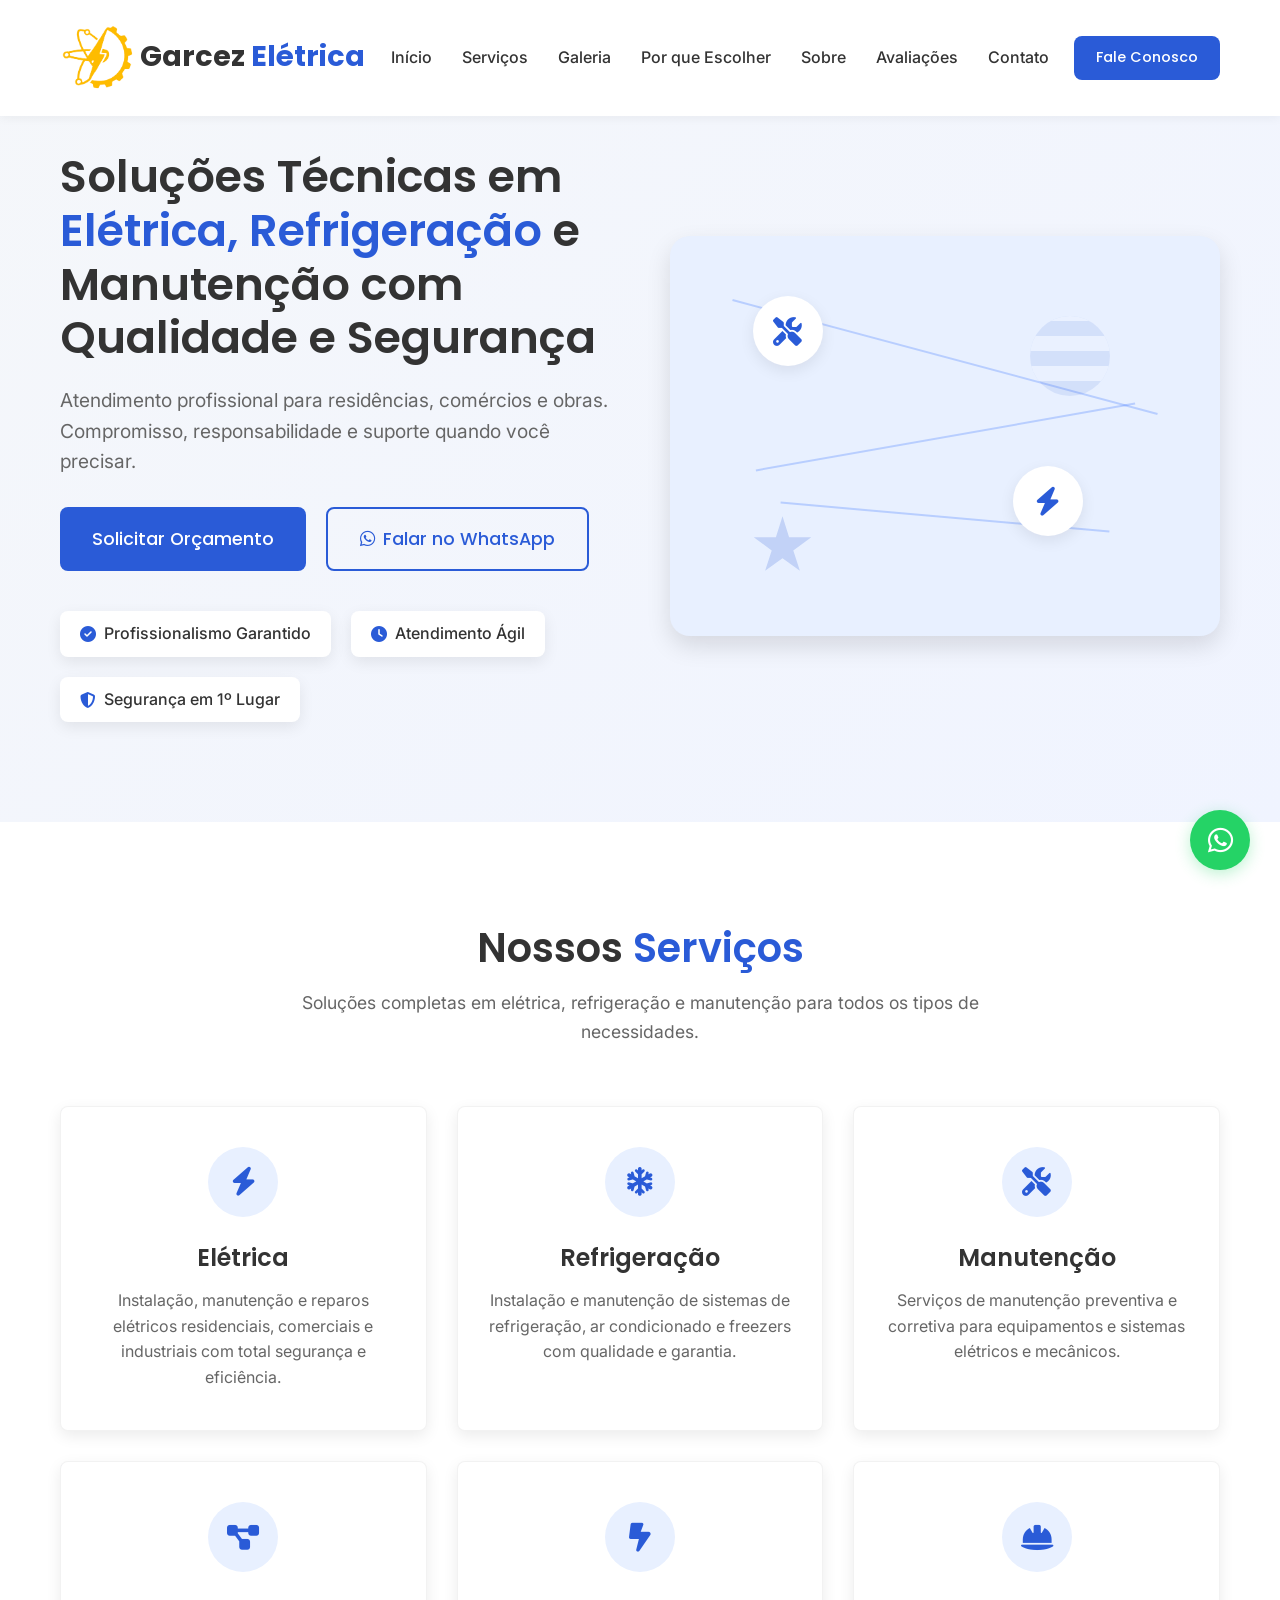
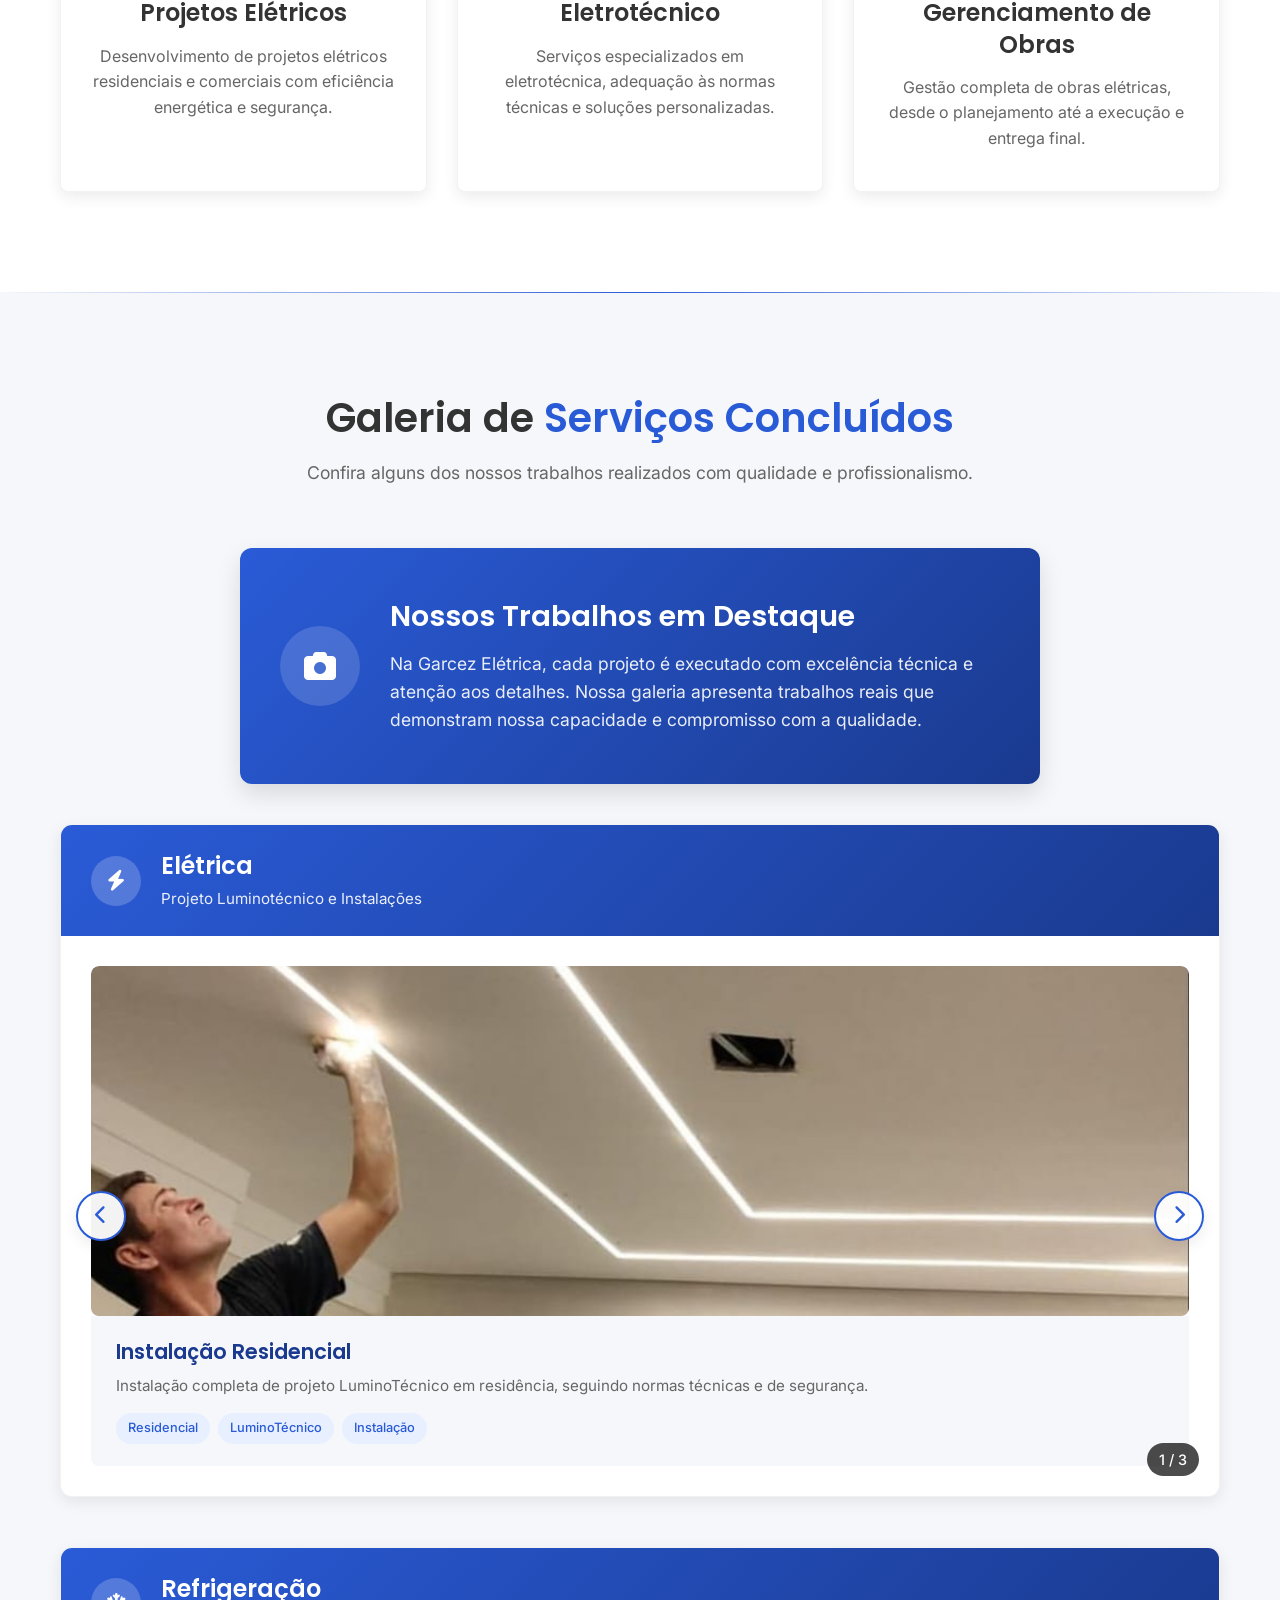
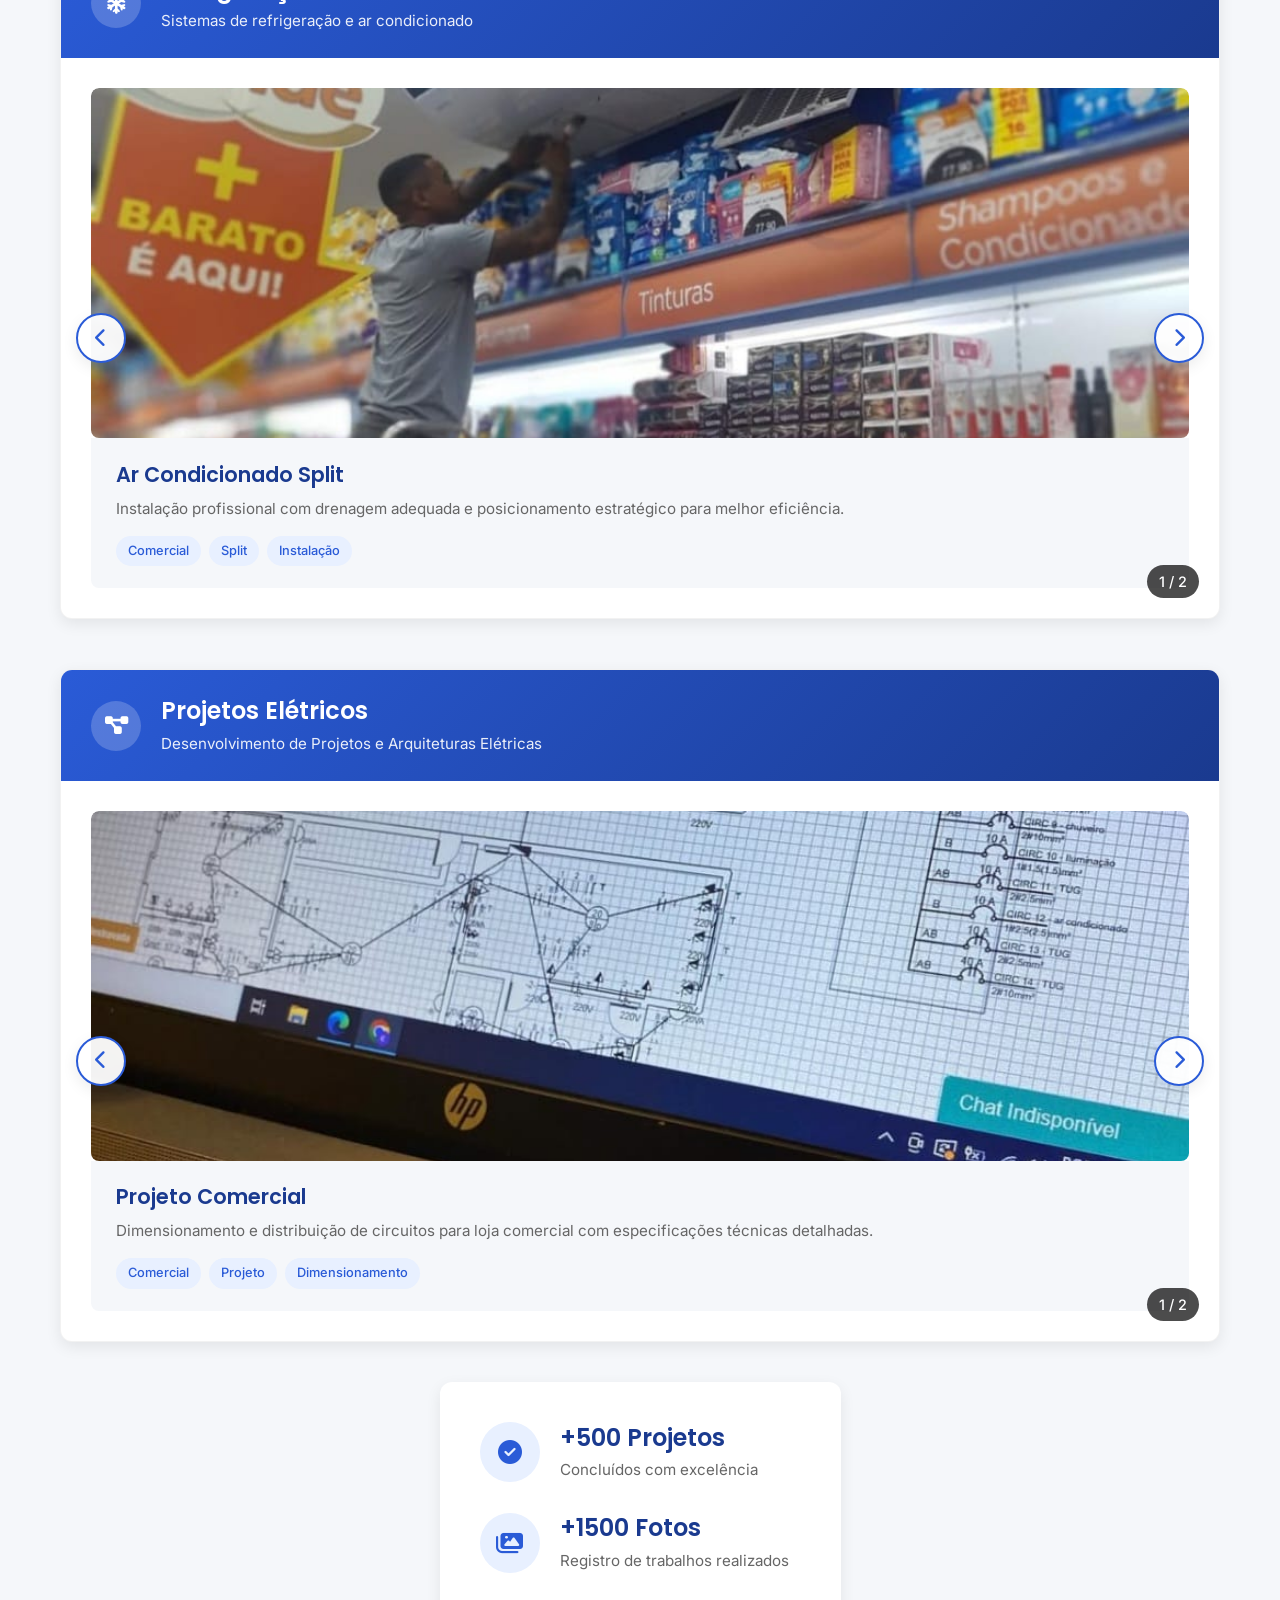
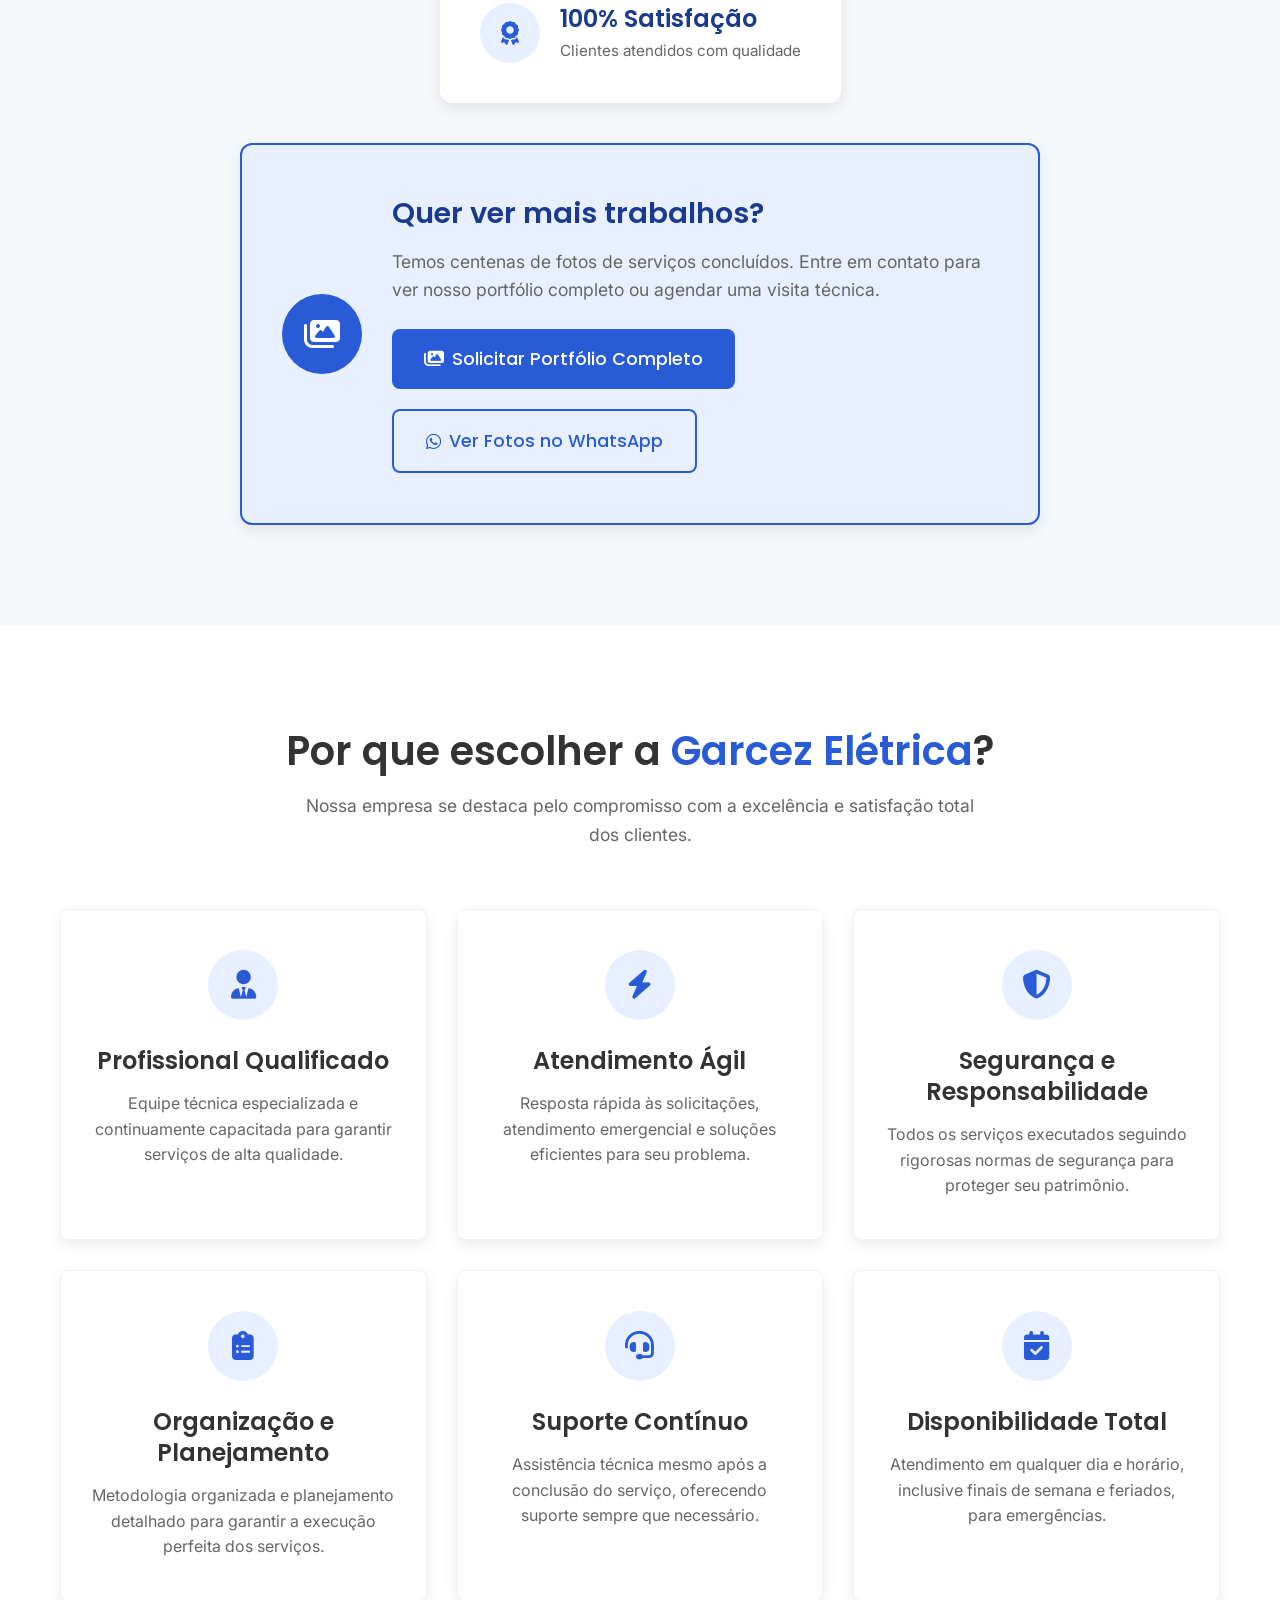
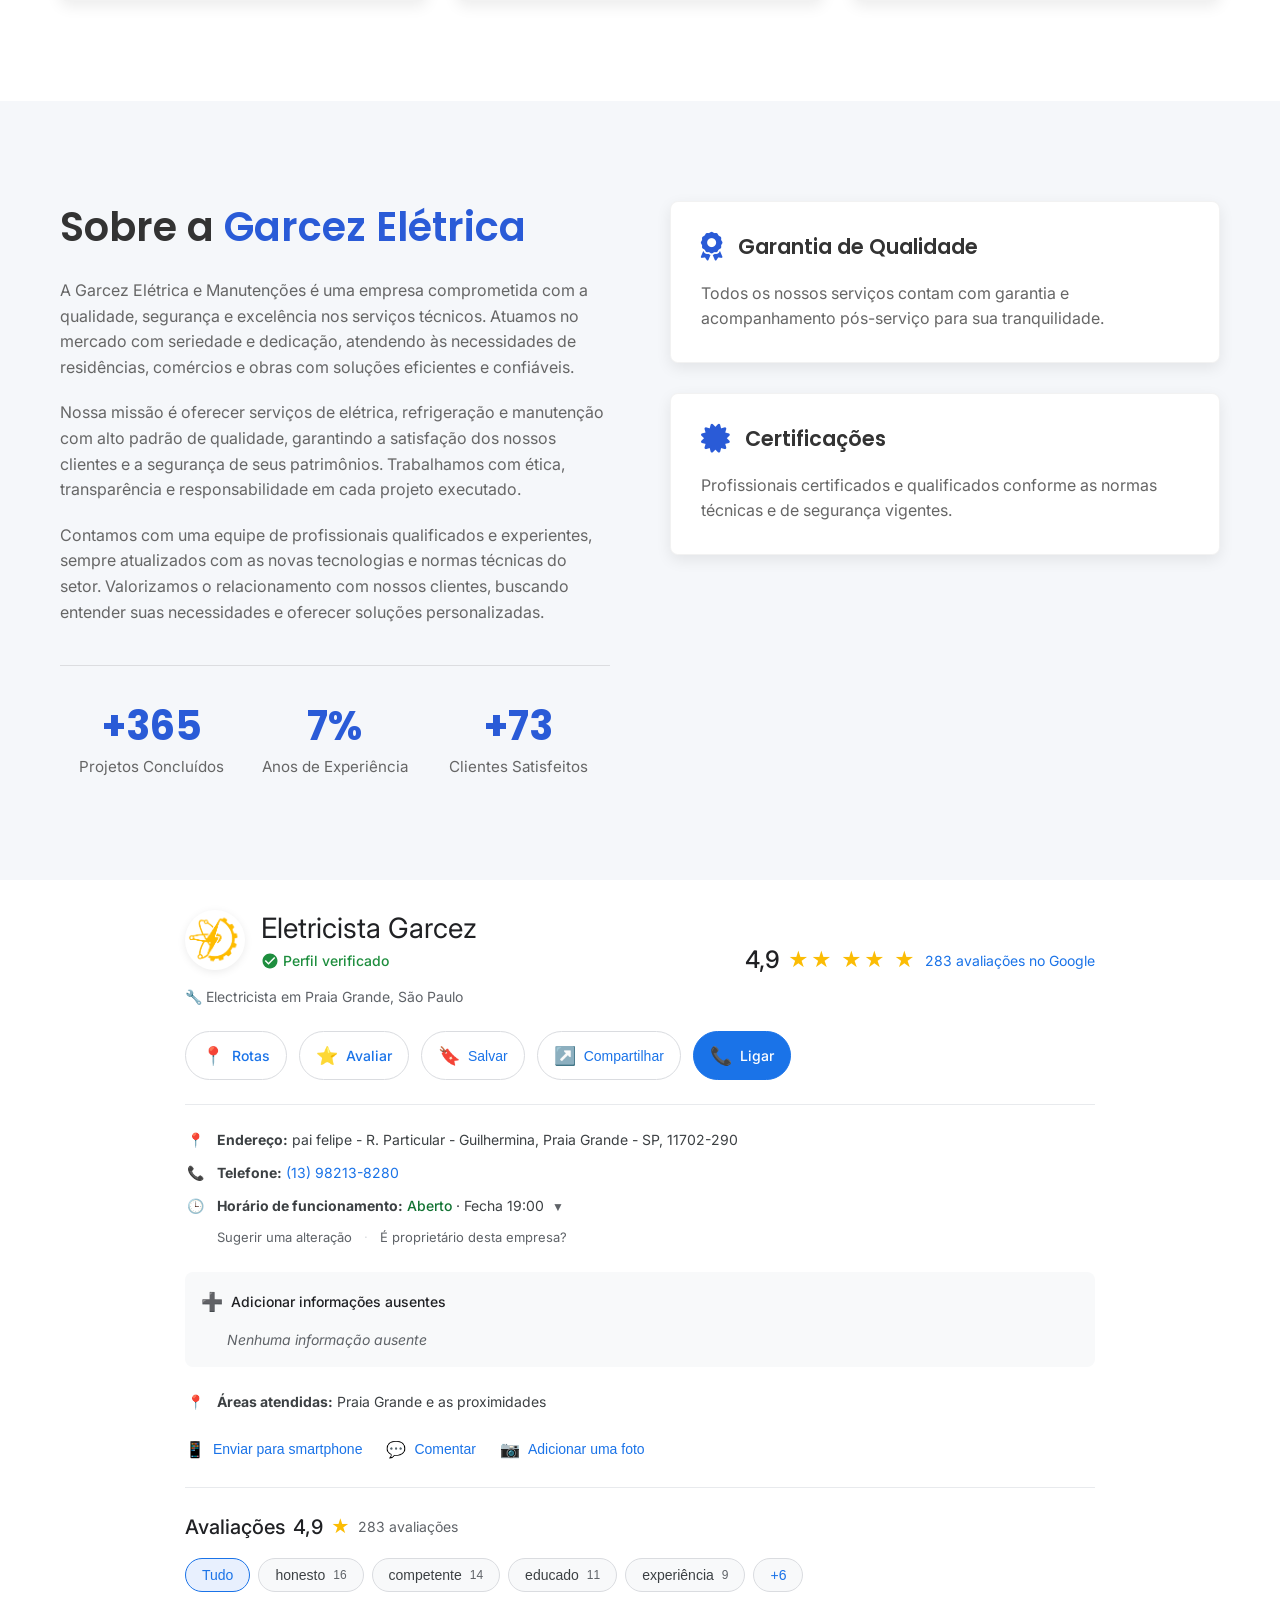
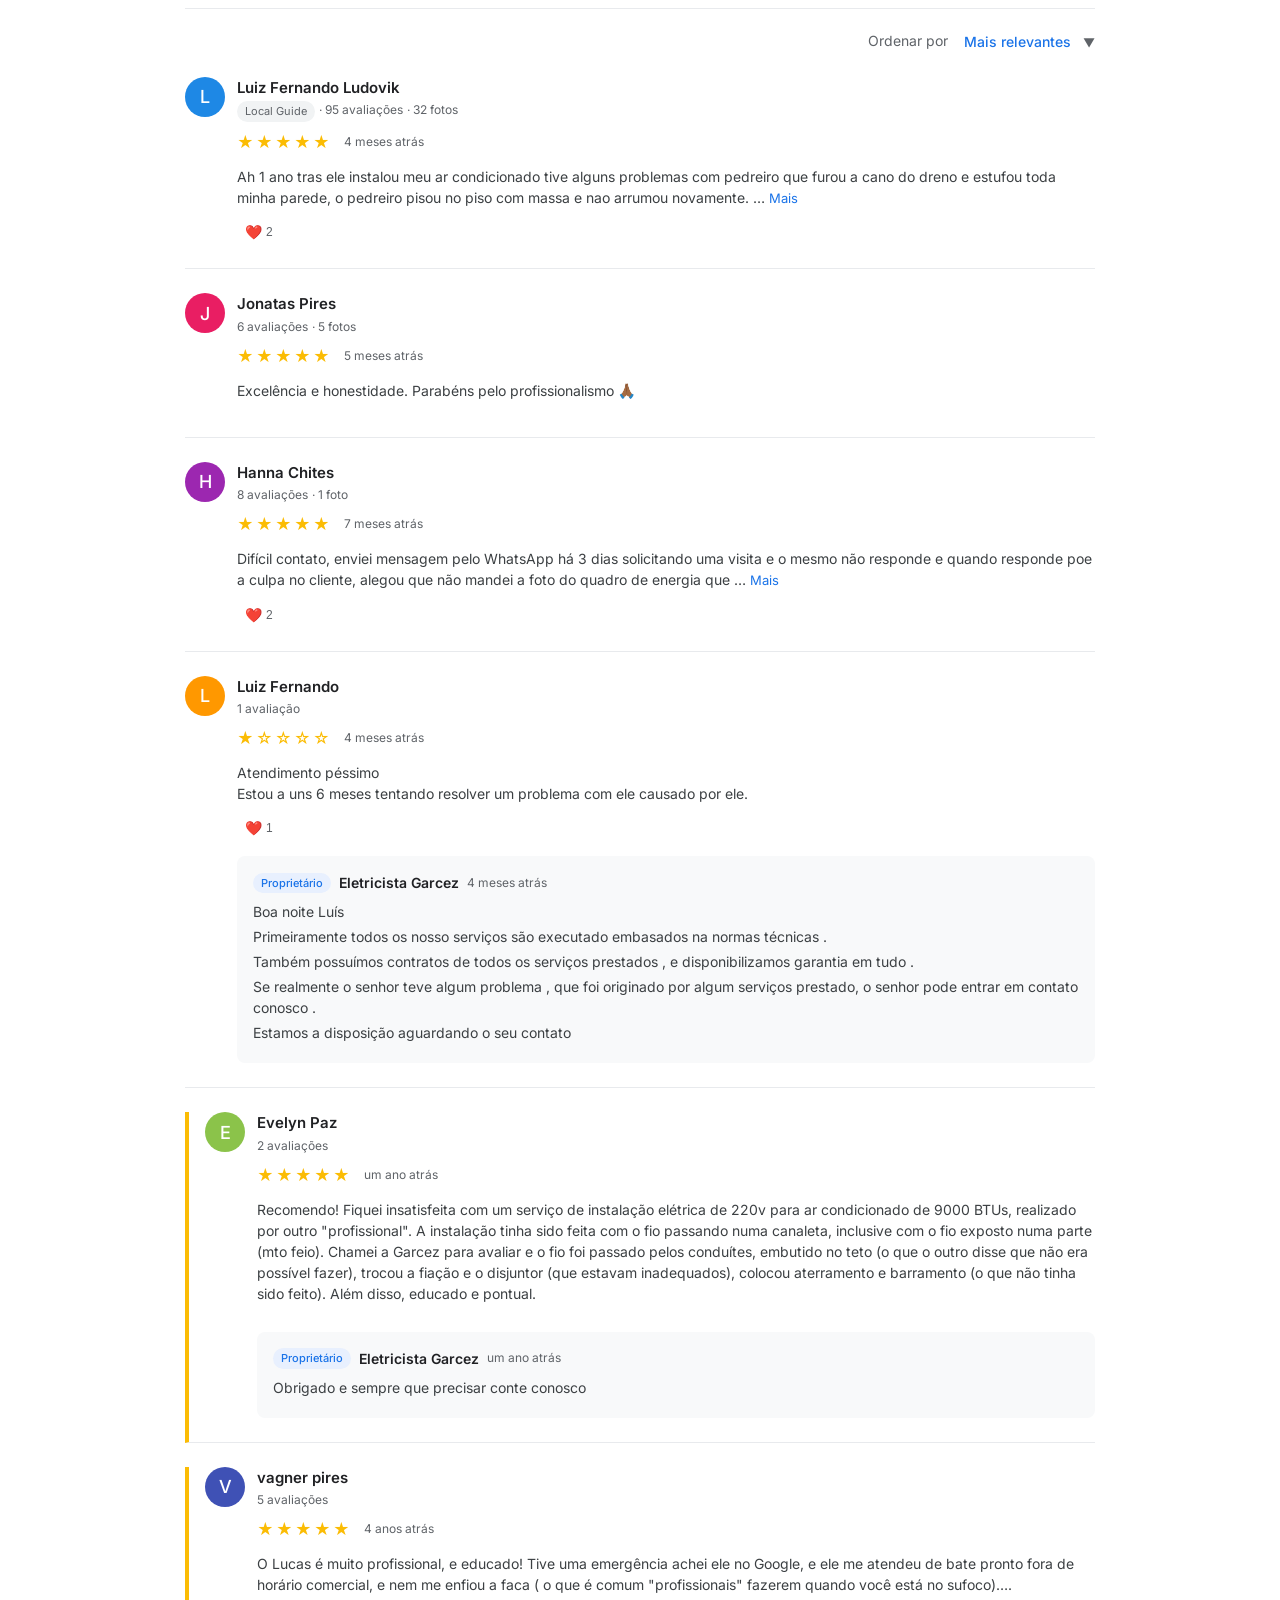
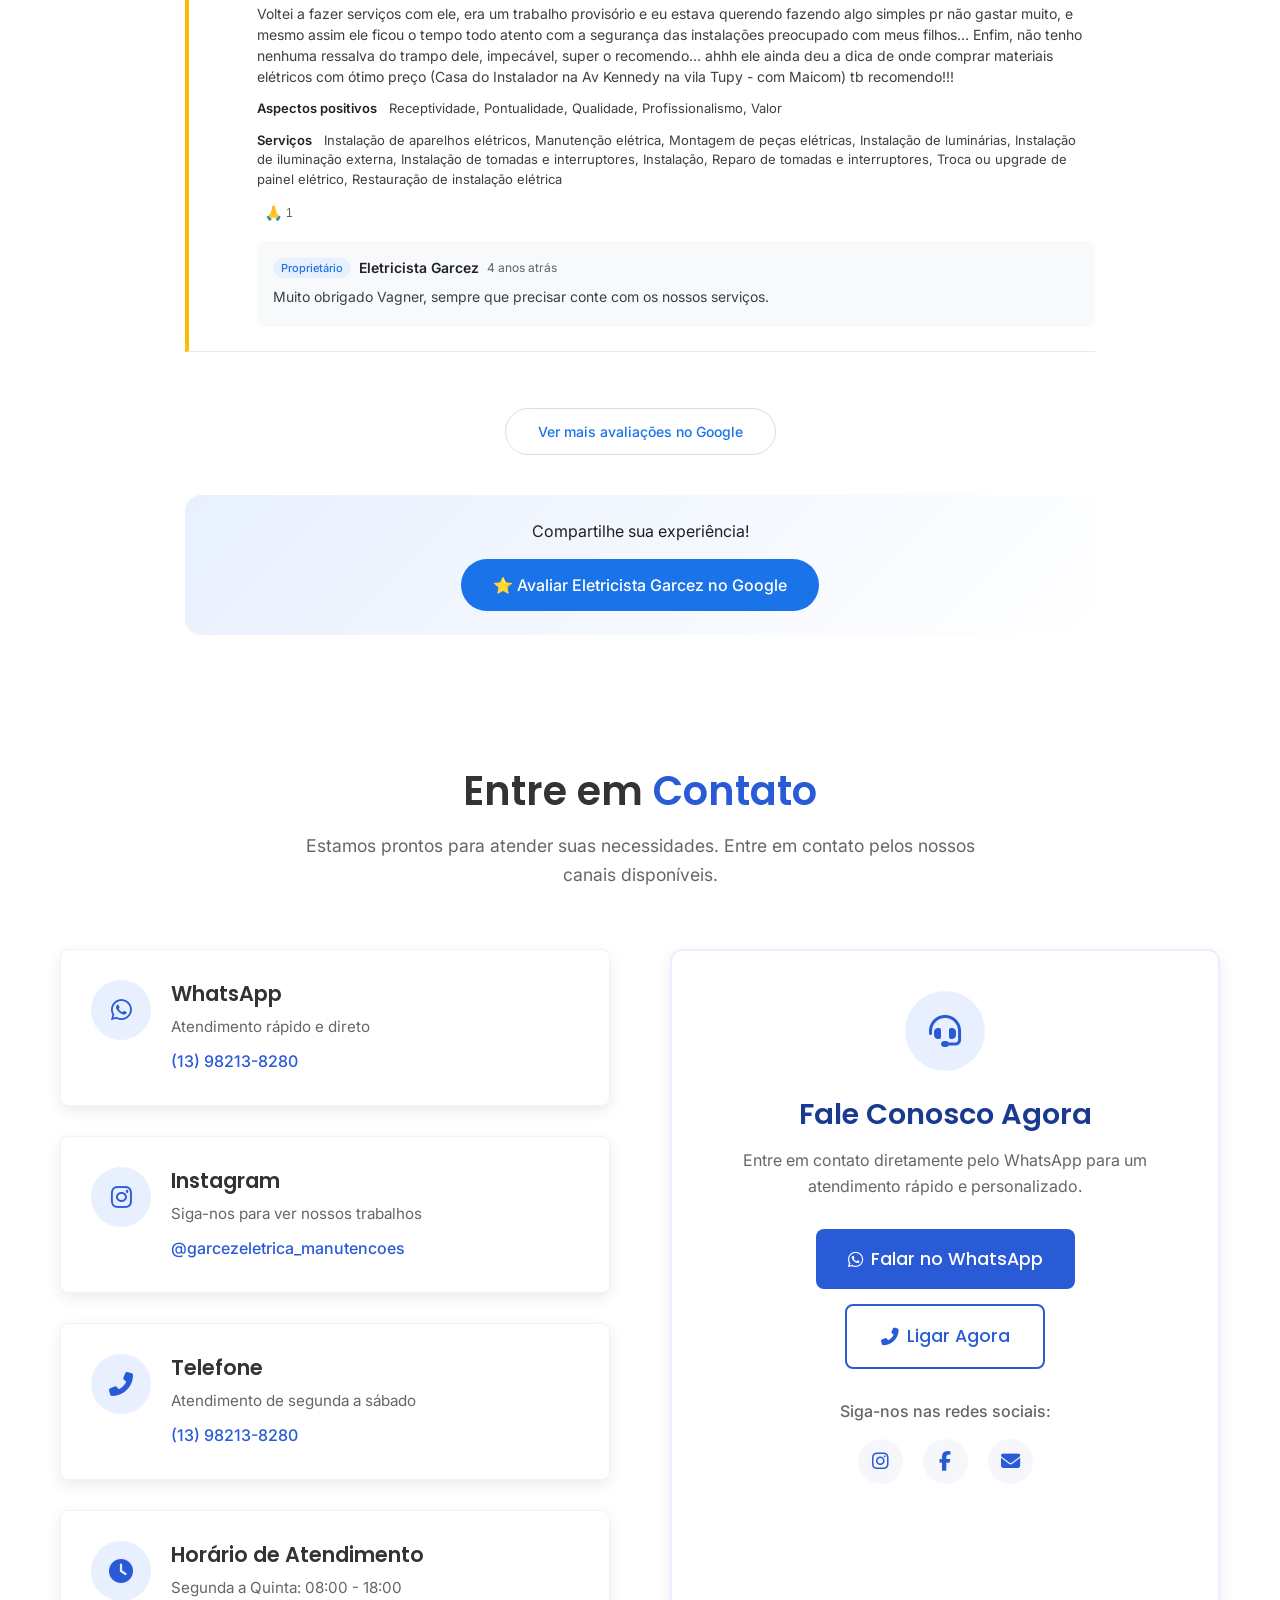
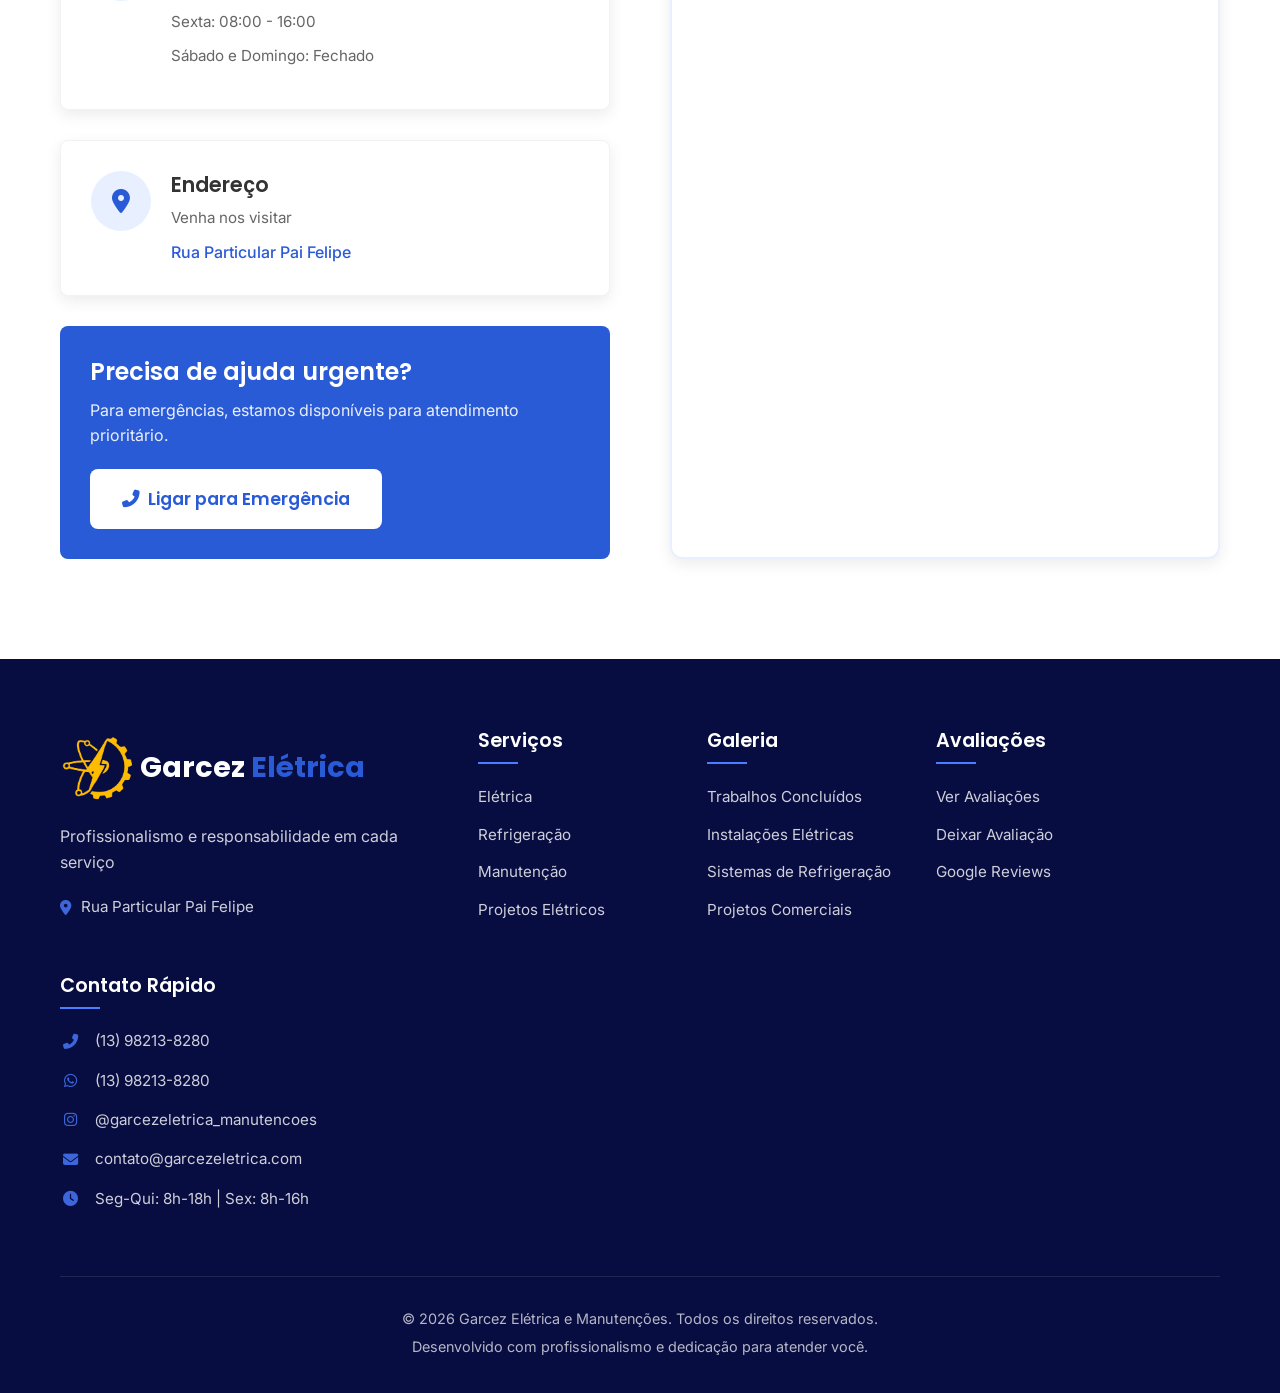
==== index.html @ d6af7b42 "Add files via upload" ====
<!DOCTYPE html>
<html lang="pt-br">
<head>
    <meta charset="UTF-8">
    <meta name="viewport" content="width=device-width, initial-scale=1.0">
    <title>Garcez Elétrica e Manutenções | Soluções Técnicas Profissionais</title>
    <meta name="description" content="Garcez Elétrica - Serviços de elétrica, refrigeração e manutenção com qualidade e segurança. Atendimento residencial, comercial e industrial.">
    <meta name="keywords" content="elétrica, refrigeração, manutenção, serviços técnicos, instalação elétrica, ar condicionado, projetos elétricos">
    
    <link rel="stylesheet" href="style.css">
    <link rel="preconnect" href="https://fonts.googleapis.com">
    <link rel="preconnect" href="https://fonts.gstatic.com" crossorigin>
    <link href="https://fonts.googleapis.com/css2?family=Inter:wght@300;400;500;600;700&family=Poppins:wght@400;500;600;700&display=swap" rel="stylesheet">
    <link rel="stylesheet" href="https://cdnjs.cloudflare.com/ajax/libs/font-awesome/6.4.0/css/all.min.css">
    <link rel="icon" type="image/x-icon" href="Logos/Icone.ico">
    
    <style>
        /* Estilos mínimos para garantir funcionamento inicial */
        .logo-img {
    width: 80px;   
    height: 80px;
    object-fit: contain;
    vertical-align: middle;
    margin-right: -6px; 
}
        
        /* Loading inicial */
        .loading-skeleton {
            background: linear-gradient(90deg, #f0f0f0 25%, #e0e0e0 50%, #f0f0f0 75%);
            background-size: 200% 100%;
            animation: loading 1.5s infinite;
        }
        
        @keyframes loading {
            0% { background-position: 200% 0; }
            100% { background-position: -200% 0; }
        }
    </style>
</head>
<body>
    <!-- Header Fixo -->
    <header class="header">
        <div class="container">
            <div class="logo">
                <a href="#inicio" aria-label="Garcez Elétrica - Página inicial">
                    <img src="Logos/Icone.png" 
                         alt="Garcez Elétrica" 
                         class="logo-img">
                    <span class="logo-text">Garcez&nbsp;<span class="logo-highlight"> Elétrica</span></span>
                </a>
            </div>
            
            <nav class="nav" aria-label="Navegação principal">
                <ul class="nav-list">
                    <li><a href="#inicio" class="nav-link">Início</a></li>
                    <li><a href="#servicos" class="nav-link">Serviços</a></li>
                    <li><a href="#galeria" class="nav-link">Galeria</a></li>
                    <li><a href="#diferenciais" class="nav-link">Por que Escolher</a></li>
                    <li><a href="#sobre" class="nav-link">Sobre</a></li>
                    <li><a href="#avaliacoes" class="nav-link">Avaliações</a></li>
                    <li><a href="#contato" class="nav-link">Contato</a></li>
                </ul>
            </nav>
            
            <a href="#contato" class="btn btn-primary btn-sm">Fale Conosco</a>
            
            <button class="mobile-menu-btn" aria-label="Abrir menu" aria-expanded="false">
                <i class="fas fa-bars"></i>
            </button>
        </div>
    </header>

    <!-- Modal/Lightbox com X melhorado -->
    <div class="lightbox-modal" id="lightboxModal" role="dialog" aria-label="Visualizador de imagem" aria-modal="true" aria-hidden="true">
        <div class="lightbox-header">
            <div class="lightbox-info">
                <span class="lightbox-counter" id="lightboxCounter"></span>
                <span class="lightbox-title" id="lightboxTitle"></span>
            </div>
            <button class="lightbox-close" id="lightboxClose" aria-label="Fechar visualizador">
                <i class="fas fa-times"></i>
            </button>
        </div>
        
        <div class="lightbox-content-wrapper">
            <button class="lightbox-btn lightbox-prev" id="lightboxPrev" aria-label="Imagem anterior">
                <i class="fas fa-chevron-left"></i>
            </button>
            
            <div class="lightbox-content">
                <img id="lightboxImage" src="" alt="">
                <div class="lightbox-caption" id="lightboxCaption"></div>
            </div>
            
            <button class="lightbox-btn lightbox-next" id="lightboxNext" aria-label="Próxima imagem">
                <i class="fas fa-chevron-right"></i>
            </button>
        </div>
    </div>

    <!-- Hero Section -->
    <section class="hero" id="inicio">
        <div class="container">
            <div class="hero-content fade-in">
                <h1 class="hero-title">Soluções Técnicas em <span class="highlight">Elétrica, Refrigeração</span> e Manutenção com Qualidade e Segurança</h1>
                <p class="hero-subtitle">Atendimento profissional para residências, comércios e obras. Compromisso, responsabilidade e suporte quando você precisar.</p>
                
                <div class="hero-buttons">
                    <a href="#contato" class="btn btn-primary btn-lg">Solicitar Orçamento</a>
                    <a href="https://wa.me/5513982138280" target="_blank" class="btn btn-secondary btn-lg">
                        <i class="fab fa-whatsapp"></i> Falar no WhatsApp
                    </a>
                </div>
                
                <div class="hero-features">
                    <div class="feature">
                        <i class="fas fa-check-circle"></i>
                        <span>Profissionalismo Garantido</span>
                    </div>
                    <div class="feature">
                        <i class="fas fa-clock"></i>
                        <span>Atendimento Ágil</span>
                    </div>
                    <div class="feature">
                        <i class="fas fa-shield-alt"></i>
                        <span>Segurança em 1º Lugar</span>
                    </div>
                </div>
            </div>
            
            <div class="hero-visual fade-in">
                <div class="tech-element">
                    <div class="circuit-line"></div>
                    <div class="circuit-line"></div>
                    <div class="circuit-line"></div>
                    <div class="gear"></div>
                    <div class="bolt"></div>
                    <div class="tool-icon">
                        <i class="fas fa-tools"></i>
                    </div>
                    <div class="tool-icon">
                        <i class="fas fa-bolt"></i>
                    </div>
                </div>
            </div>
        </div>
    </section>

    <!-- Serviços Section -->
    <section class="services" id="servicos">
        <div class="container">
            <div class="section-header">
                <h2 class="section-title">Nossos <span class="highlight">Serviços</span></h2>
                <p class="section-subtitle">Soluções completas em elétrica, refrigeração e manutenção para todos os tipos de necessidades.</p>
            </div>
            
            <div class="services-grid">
                <!-- Card 1 -->
                <div class="service-card fade-in">
                    <div class="service-icon">
                        <i class="fas fa-bolt"></i>
                    </div>
                    <h3 class="service-title">Elétrica</h3>
                    <p class="service-description">Instalação, manutenção e reparos elétricos residenciais, comerciais e industriais com total segurança e eficiência.</p>
                </div>
                
                <!-- Card 2 -->
                <div class="service-card fade-in">
                    <div class="service-icon">
                        <i class="fas fa-snowflake"></i>
                    </div>
                    <h3 class="service-title">Refrigeração</h3>
                    <p class="service-description">Instalação e manutenção de sistemas de refrigeração, ar condicionado e freezers com qualidade e garantia.</p>
                </div>
                
                <!-- Card 3 -->
                <div class="service-card fade-in">
                    <div class="service-icon">
                        <i class="fas fa-tools"></i>
                    </div>
                    <h3 class="service-title">Manutenção</h3>
                    <p class="service-description">Serviços de manutenção preventiva e corretiva para equipamentos e sistemas elétricos e mecânicos.</p>
                </div>
                
                <!-- Card 4 -->
                <div class="service-card fade-in">
                    <div class="service-icon">
                        <i class="fas fa-project-diagram"></i>
                    </div>
                    <h3 class="service-title">Projetos Elétricos</h3>
                    <p class="service-description">Desenvolvimento de projetos elétricos residenciais e comerciais com eficiência energética e segurança.</p>
                </div>
                
                <!-- Card 5 -->
                <div class="service-card fade-in">
                    <div class="service-icon">
                        <i class="fas fa-bolt-lightning"></i>
                    </div>
                    <h3 class="service-title">Eletrotécnico</h3>
                    <p class="service-description">Serviços especializados em eletrotécnica, adequação às normas técnicas e soluções personalizadas.</p>
                </div>
                
                <!-- Card 6 -->
                <div class="service-card fade-in">
                    <div class="service-icon">
                        <i class="fas fa-hard-hat"></i>
                    </div>
                    <h3 class="service-title">Gerenciamento de Obras</h3>
                    <p class="service-description">Gestão completa de obras elétricas, desde o planejamento até a execução e entrega final.</p>
                </div>
            </div>
        </div>
    </section>

    <!-- Galeria Section com Carrossel -->
    <section class="gallery" id="galeria">
        <div class="container">
            <div class="section-header">
                <h2 class="section-title">Galeria de <span class="highlight">Serviços Concluídos</span></h2>
                <p class="section-subtitle">Confira alguns dos nossos trabalhos realizados com qualidade e profissionalismo.</p>
            </div>
            
            <div class="gallery-content">
                <!-- Introdução da Galeria com design aprimorado -->
                <div class="gallery-intro fade-in">
                    <div class="intro-card">
                        <div class="intro-icon">
                            <i class="fas fa-camera"></i>
                        </div>
                        <div class="intro-text">
                            <h3>Nossos Trabalhos em Destaque</h3>
                            <p>Na Garcez Elétrica, cada projeto é executado com excelência técnica e atenção aos detalhes. Nossa galeria apresenta trabalhos reais que demonstram nossa capacidade e compromisso com a qualidade.</p>
                        </div>
                    </div>
                </div>
                
                <!-- Carrossel de Serviços com design mais natural -->
                <div class="services-carousel">
                    <!-- Serviço 1: Elétrica -->
                    <div class="carousel-service fade-in">
                        <div class="service-header">
                            <div class="service-icon-small">
                                <i class="fas fa-bolt"></i>
                            </div>
                            <div class="service-title-section">
                                <h3>Elétrica</h3>
                                <p class="service-subtitle">Projeto Luminotécnico e Instalações</p>
                            </div>
                        </div>
                        
                        <div class="carousel-container">
                            <div class="carousel-slides">
                                <!-- Slide 1 -->
                                <div class="carousel-slide active">
                                    <div class="slide-image">
                                        <img src="Fotos-Servicos/Eletrica/Eletrica1.jpeg" alt="Instalação elétrica residencial" loading="lazy">
                                        <button class="expand-btn" data-carousel="0" data-slide="0" aria-label="Expandir imagem">
                                            <i class="fas fa-expand"></i>
                                        </button>
                                        <div class="slide-overlay">
                                            <div class="overlay-content">
                                                <h4>Instalações Finais do Projeto</h4>
                                                <p>Conclusão de instalação residencial</p>
                                            </div>
                                        </div>
                                    </div>
                                    <div class="slide-info">
                                        <h4>Instalação Residencial</h4>
                                        <p>Instalação completa de projeto LuminoTécnico em residência, seguindo normas técnicas e de segurança.</p>
                                        <div class="slide-tags">
                                            <span class="slide-tag">Residencial</span>
                                            <span class="slide-tag">LuminoTécnico</span>
                                            <span class="slide-tag">Instalação</span>
                                        </div>
                                    </div>
                                </div>
                                    
                                <!-- Slide 2 -->
                                <div class="carousel-slide">
                                    <div class="slide-image">
                                        <img src="Fotos-Servicos/Eletrica/Eletrica2.jpeg" alt="Instalação elétrica residencial" loading="lazy">
                                        <button class="expand-btn" data-carousel="0" data-slide="1" aria-label="Expandir imagem">
                                            <i class="fas fa-expand"></i>
                                        </button>
                                        <div class="slide-overlay">
                                            <div class="overlay-content">
                                                <h4>Instalações Finais do Projeto</h4>
                                                <p>Detalhes da instalação</p>
                                            </div>
                                        </div>
                                    </div>
                                    <div class="slide-info">
                                        <h4>Detalhes da Instalação</h4>
                                        <p>Detalhamento técnico da instalação elétrica com organização e padronização de componentes.</p>
                                        <div class="slide-tags">
                                            <span class="slide-tag">Residencial</span>
                                            <span class="slide-tag">Detalhamento</span>
                                            <span class="slide-tag">Organização</span>
                                        </div>
                                    </div>
                                </div>
                                
                                <!-- Slide 3 -->
                                <div class="carousel-slide">
                                    <div class="slide-image">
                                        <img src="Fotos-Servicos/Eletrica/Eletrica3.jpeg" alt="Projeto elétrico finalizado com iluminação instalada" loading="lazy">
                                        <button class="expand-btn" data-carousel="0" data-slide="2" aria-label="Expandir imagem">
                                            <i class="fas fa-expand"></i>
                                        </button>
                                        <div class="slide-overlay">
                                            <div class="overlay-content">
                                                <h4>Projeto Finalizado</h4>
                                                <p>Iluminação instalada e funcionando</p>
                                            </div>
                                        </div>
                                    </div>
                                    <div class="slide-info">
                                        <h4>Projeto Finalizado</h4>
                                        <p>Resultado final do projeto LuminoTécnico com toda iluminação instalada, testada e funcionando perfeitamente.</p>
                                        <div class="slide-tags">
                                            <span class="slide-tag">Residencial</span>
                                            <span class="slide-tag">Projeto Concluído</span>
                                            <span class="slide-tag">Iluminação</span>
                                            <span class="slide-tag">Testes</span>
                                        </div>
                                    </div>
                                </div>
                            </div>
                            
                            <!-- Botões de navegação -->
                            <button class="carousel-btn prev-btn" aria-label="Slide anterior">
                                <i class="fas fa-chevron-left"></i>
                            </button>
                            <button class="carousel-btn next-btn" aria-label="Próximo slide">
                                <i class="fas fa-chevron-right"></i>
                            </button>
                            
                            <!-- Contador de slides -->
                            <div class="slide-counter">
                                <span class="current-slide">1</span> / <span class="total-slides">3</span>
                            </div>
                        </div>
                    </div>
                    
                    <!-- Serviço 2: Refrigeração -->
                    <div class="carousel-service fade-in">
                        <div class="service-header">
                            <div class="service-icon-small">
                                <i class="fas fa-snowflake"></i>
                            </div>
                            <div class="service-title-section">
                                <h3>Refrigeração</h3>
                                <p class="service-subtitle">Sistemas de refrigeração e ar condicionado</p>
                            </div>
                        </div>
                        
                        <div class="carousel-container">
                            <div class="carousel-slides">
                                <!-- Slide 1 -->
                                <div class="carousel-slide active">
                                    <div class="slide-image">
                                        <img src="Fotos-Servicos/Refrigeracao/Refrigeracao1.jpeg" alt="Instalação de ar condicionado" loading="lazy">
                                        <button class="expand-btn" data-carousel="1" data-slide="0" aria-label="Expandir imagem">
                                            <i class="fas fa-expand"></i>
                                        </button>
                                        <div class="slide-overlay">
                                            <div class="overlay-content">
                                                <h4>Ar Condicionado Split</h4>
                                                <p>Ar condicionado split em ambiente comercial</p>
                                            </div>
                                        </div>
                                    </div>
                                    <div class="slide-info">
                                        <h4>Ar Condicionado Split</h4>
                                        <p>Instalação profissional com drenagem adequada e posicionamento estratégico para melhor eficiência.</p>
                                        <div class="slide-tags">
                                            <span class="slide-tag">Comercial</span>
                                            <span class="slide-tag">Split</span>
                                            <span class="slide-tag">Instalação</span>
                                        </div>
                                    </div>
                                </div>
                                
                                <!-- Slide 2 -->
                                <div class="carousel-slide">
                                    <div class="slide-image">
                                        <img src="Fotos-Servicos/Refrigeracao/Refrigeracao2.jpeg" alt="Instalação de ar condicionado" loading="lazy">
                                        <button class="expand-btn" data-carousel="1" data-slide="1" aria-label="Expandir imagem">
                                            <i class="fas fa-expand"></i>
                                        </button>
                                        <div class="slide-overlay">
                                            <div class="overlay-content">
                                                <h4>Ar Condicionado Split</h4>
                                                <p>Ar condicionado split em ambiente comercial</p>
                                            </div>
                                        </div>
                                    </div>
                                    <div class="slide-info">
                                        <h4>Ar Condicionado Split</h4>
                                        <p>Instalação profissional com drenagem adequada e posicionamento estratégico para melhor eficiência.</p>
                                        <div class="slide-tags">
                                            <span class="slide-tag">Comercial</span>
                                            <span class="slide-tag">Split</span>
                                            <span class="slide-tag">Instalação</span>
                                        </div>
                                    </div>
                                </div>
                            </div>
                            <!-- Botões de navegação -->
                            <button class="carousel-btn prev-btn" aria-label="Slide anterior">
                                <i class="fas fa-chevron-left"></i>
                            </button>
                            <button class="carousel-btn next-btn" aria-label="Próximo slide">
                                <i class="fas fa-chevron-right"></i>
                            </button>
                            <!-- Contador de slides -->
                            <div class="slide-counter">
                                <span class="current-slide">1</span> / <span class="total-slides">2</span>
                            </div>
                        </div>
                    </div>
                    
                    <!-- Serviço 3: Projetos -->
                    <div class="carousel-service fade-in">
                        <div class="service-header">
                            <div class="service-icon-small">
                                <i class="fas fa-project-diagram"></i>
                            </div>
                            <div class="service-title-section">
                                <h3>Projetos Elétricos</h3>
                                <p class="service-subtitle">Desenvolvimento de Projetos e Arquiteturas Elétricas</p>
                            </div>
                        </div>
                        
                        <div class="carousel-container">
                            <div class="carousel-slides">
                                <!-- Slide 1 -->
                                <div class="carousel-slide active">
                                    <div class="slide-image">
                                        <img src="Fotos-Servicos/Projeto-Eletrico/Projeto-Eletrico1.jpeg" alt="Projeto comercial" loading="lazy">
                                        <button class="expand-btn" data-carousel="2" data-slide="0" aria-label="Expandir imagem">
                                            <i class="fas fa-expand"></i>
                                        </button>
                                        <div class="slide-overlay">
                                            <div class="overlay-content">
                                                <h4>Projeto Comercial</h4>
                                                <p>Projeto elétrico completo</p>
                                            </div>
                                        </div>
                                    </div>
                                    <div class="slide-info">
                                        <h4>Projeto Comercial</h4>
                                        <p>Dimensionamento e distribuição de circuitos para loja comercial com especificações técnicas detalhadas.</p>
                                        <div class="slide-tags">
                                            <span class="slide-tag">Comercial</span>
                                            <span class="slide-tag">Projeto</span>
                                            <span class="slide-tag">Dimensionamento</span>
                                        </div>
                                    </div>
                                </div>
                                
                                <!-- Slide 2 -->
                                <div class="carousel-slide">
                                    <div class="slide-image">
                                        <img src="Fotos-Servicos/Projeto-Eletrico/Projeto-Eletrico2.jpeg" alt="Projeto residencial" loading="lazy">
                                        <button class="expand-btn" data-carousel="2" data-slide="1" aria-label="Expandir imagem">
                                            <i class="fas fa-expand"></i>
                                        </button>
                                        <div class="slide-overlay">
                                            <div class="overlay-content">
                                                <h4>Projeto Comercial</h4>
                                                <p>Projeto elétrico completo</p>
                                            </div>
                                        </div>
                                    </div>
                                    <div class="slide-info">
                                        <h4>Projeto Comercial</h4>
                                        <p>Dimensionamento e distribuição de circuitos para loja comercial com especificações técnicas detalhadas.</p>
                                        <div class="slide-tags">
                                            <span class="slide-tag">Comercial</span>
                                            <span class="slide-tag">Projeto</span>
                                            <span class="slide-tag">Dimensionamento</span>
                                        </div>
                                    </div>
                                </div>
                            </div>
                            <!-- Botões de navegação -->
                            <button class="carousel-btn prev-btn" aria-label="Slide anterior">
                                <i class="fas fa-chevron-left"></i>
                            </button>
                            <button class="carousel-btn next-btn" aria-label="Próximo slide">
                                <i class="fas fa-chevron-right"></i>
                            </button>
                            
                            <!-- Indicadores melhorados -->
                            
                            
                            <!-- Contador de slides -->
                            <div class="slide-counter">
                                <span class="current-slide">1</span> / <span class="total-slides">2</span>
                            </div>
                        </div>
                    </div>
                </div>
                
                <!-- Estatísticas da Galeria com design melhorado -->
                <div class="gallery-stats-container fade-in">
                    <div class="stats-card">
                        <div class="stat-item">
                            <div class="stat-icon">
                                <i class="fas fa-check-circle"></i>
                            </div>
                            <div class="stat-content">
                                <h3>+500 Projetos</h3>
                                <p>Concluídos com excelência</p>
                            </div>
                        </div>
                        <div class="stat-item">
                            <div class="stat-icon">
                                <i class="fas fa-images"></i>
                            </div>
                            <div class="stat-content">
                                <h3>+1500 Fotos</h3>
                                <p>Registro de trabalhos realizados</p>
                            </div>
                        </div>
                        <div class="stat-item">
                            <div class="stat-icon">
                                <i class="fas fa-award"></i>
                            </div>
                            <div class="stat-content">
                                <h3>100% Satisfação</h3>
                                <p>Clientes atendidos com qualidade</p>
                            </div>
                        </div>
                    </div>
                </div>
                
                <!-- CTA da Galeria com design aprimorado -->
                <div class="gallery-cta fade-in">
                    <div class="cta-card">
                        <div class="cta-icon">
                            <i class="fas fa-images"></i>
                        </div>
                        <div class="cta-content">
                            <h3>Quer ver mais trabalhos?</h3>
                            <p>Temos centenas de fotos de serviços concluídos. Entre em contato para ver nosso portfólio completo ou agendar uma visita técnica.</p>
                            <div class="cta-buttons">
                                <a href="#contato" class="btn btn-primary btn-lg">
                                    <i class="fas fa-images"></i> Solicitar Portfólio Completo
                                </a>
                                <a href="https://wa.me/5513982138280?text=Olá! Gostaria de ver mais fotos dos serviços realizados pela Garcez Elétrica." target="_blank" class="btn btn-secondary btn-lg">
                                    <i class="fab fa-whatsapp"></i> Ver Fotos no WhatsApp
                                </a>
                            </div>
                        </div>
                    </div>
                </div>
            </div>
        </div>
    </section>

    <!-- Diferenciais Section -->
    <section class="features" id="diferenciais">
        <div class="container">
            <div class="section-header">
                <h2 class="section-title">Por que escolher a <span class="highlight">Garcez Elétrica</span>?</h2>
                <p class="section-subtitle">Nossa empresa se destaca pelo compromisso com a excelência e satisfação total dos clientes.</p>
            </div>
            
            <div class="features-grid">
                <div class="feature-item fade-in">
                    <div class="feature-icon">
                        <i class="fas fa-user-tie"></i>
                    </div>
                    <h3>Profissional Qualificado</h3>
                    <p>Equipe técnica especializada e continuamente capacitada para garantir serviços de alta qualidade.</p>
                </div>
                
                <div class="feature-item fade-in">
                    <div class="feature-icon">
                        <i class="fas fa-bolt"></i>
                    </div>
                    <h3>Atendimento Ágil</h3>
                    <p>Resposta rápida às solicitações, atendimento emergencial e soluções eficientes para seu problema.</p>
                </div>
                
                <div class="feature-item fade-in">
                    <div class="feature-icon">
                        <i class="fas fa-shield-alt"></i>
                    </div>
                    <h3>Segurança e Responsabilidade</h3>
                    <p>Todos os serviços executados seguindo rigorosas normas de segurança para proteger seu patrimônio.</p>
                </div>
                
                <div class="feature-item fade-in">
                    <div class="feature-icon">
                        <i class="fas fa-clipboard-list"></i>
                    </div>
                    <h3>Organização e Planejamento</h3>
                    <p>Metodologia organizada e planejamento detalhado para garantir a execução perfeita dos serviços.</p>
                </div>
                
                <div class="feature-item fade-in">
                    <div class="feature-icon">
                        <i class="fas fa-headset"></i>
                    </div>
                    <h3>Suporte Contínuo</h3>
                    <p>Assistência técnica mesmo após a conclusão do serviço, oferecendo suporte sempre que necessário.</p>
                </div>
                
                <div class="feature-item fade-in">
                    <div class="feature-icon">
                        <i class="fas fa-calendar-check"></i>
                    </div>
                    <h3>Disponibilidade Total</h3>
                    <p>Atendimento em qualquer dia e horário, inclusive finais de semana e feriados, para emergências.</p>
                </div>
            </div>
        </div>
    </section>

    <!-- Sobre Section -->
    <section class="about" id="sobre">
        <div class="container">
            <div class="about-content">
                <div class="about-text fade-in">
                    <h2 class="section-title">Sobre a <span class="highlight">Garcez Elétrica</span></h2>
                    <p>A Garcez Elétrica e Manutenções é uma empresa comprometida com a qualidade, segurança e excelência nos serviços técnicos. Atuamos no mercado com seriedade e dedicação, atendendo às necessidades de residências, comércios e obras com soluções eficientes e confiáveis.</p>
                    
                    <p>Nossa missão é oferecer serviços de elétrica, refrigeração e manutenção com alto padrão de qualidade, garantindo a satisfação dos nossos clientes e a segurança de seus patrimônios. Trabalhamos com ética, transparência e responsabilidade em cada projeto executado.</p>
                    
                    <p>Contamos com uma equipe de profissionais qualificados e experientes, sempre atualizados com as novas tecnologias e normas técnicas do setor. Valorizamos o relacionamento com nossos clientes, buscando entender suas necessidades e oferecer soluções personalizadas.</p>
                    
                    <div class="about-stats">
                        <div class="stat">
                            <span class="stat-number">+500</span>
                            <span class="stat-label">Projetos Concluídos</span>
                        </div>
                        <div class="stat">
                            <span class="stat-number">+10</span>
                            <span class="stat-label">Anos de Experiência</span>
                        </div>
                        <div class="stat">
                            <span class="stat-number">100%</span>
                            <span class="stat-label">Clientes Satisfeitos</span>
                        </div>
                    </div>
                </div>
                
                <div class="about-visual">
                    <div class="about-card fade-in">
                        <div class="card-header">
                            <i class="fas fa-award"></i>
                            <h3>Garantia de Qualidade</h3>
                        </div>
                        <p>Todos os nossos serviços contam com garantia e acompanhamento pós-serviço para sua tranquilidade.</p>
                    </div>
                    
                    <div class="about-card fade-in">
                        <div class="card-header">
                            <i class="fas fa-certificate"></i>
                            <h3>Certificações</h3>
                        </div>
                        <p>Profissionais certificados e qualificados conforme as normas técnicas e de segurança vigentes.</p>
                    </div>
                </div>
            </div>
        </div>
    </section>

    <!-- ============================================
     PERFIL GOOGLE MEU NEGÓCIO - VERSÃO REAL
     COM ÍCONE DA EMPRESA E SEM SUGESTÃO DE WEBSITE
     ============================================ -->
<section class="google-exact-profile" id="avaliacoes">
    <div class="container">
        
        <!-- CABEÇALHO DO PERFIL COM ÍCONE -->
        <div class="g-header">
            <div class="g-header-top">
                <div class="g-business-name">
                    <!-- ÍCONE/LOGOTIPO AO LADO DO NOME -->
                    <div class="g-business-icon">
                        <img src="Logos/Icone.png" alt="Garcez Elétrica" class="g-company-logo">
                    </div>
                    <div class="g-name-wrapper">
                        <h1>Eletricista Garcez</h1>
                        <span class="g-verified">
                            <svg viewBox="0 0 24 24" width="18" height="18">
                                <path fill="#1e8e3e" d="M12 2C6.48 2 2 6.48 2 12s4.48 10 10 10 10-4.48 10-10S17.52 2 12 2zm-2 15l-5-5 1.41-1.41L10 14.17l7.59-7.59L19 8l-9 9z"/>
                            </svg>
                            Perfil verificado
                        </span>
                    </div>
                </div>
                
                <div class="g-rating-header">
                    <span class="g-rating-number">4,9</span>
                    <span class="g-stars">
                        <span class="g-star">★</span><span class="g-star">★</span>
                        <span class="g-star">★</span><span class="g-star">★</span>
                        <span class="g-star">★</span>
                    </span>
                    <a href="#" class="g-reviews-count">283 avaliações no Google</a>
                </div>
            </div>
            
            <div class="g-category">
                <span>🔧 Electricista em Praia Grande, São Paulo</span>
            </div>
        </div>
        
        <!-- BOTÕES DE AÇÃO - EXATAMENTE COMO NO GOOGLE -->
        <div class="g-action-buttons">
            <a href="https://maps.app.goo.gl/bz7m3fNuqpeB4fkd9" target="_blank" class="g-action-btn">
                <span class="g-action-icon">📍</span>
                Rotas
            </a>
            <a href="https://search.google.com/local/writereview?placeid=0x94ce1d324d3a59af:0x87156c3451194a17" target="_blank" class="g-action-btn">
                <span class="g-action-icon">⭐</span>
                Avaliar
            </a>
            <button class="g-action-btn" onclick="alert('Adicionado aos salvos!');">
                <span class="g-action-icon">🔖</span>
                Salvar
            </button>
            <button class="g-action-btn" onclick="shareGoogleProfile();">
                <span class="g-action-icon">↗️</span>
                Compartilhar
            </button>
            <a href="tel:+5513982138280" class="g-action-btn g-call-btn">
                <span class="g-action-icon">📞</span>
                Ligar
            </a>
        </div>
        
        <!-- INFORMAÇÕES DO PERFIL -->
        <div class="g-info-section">
            <div class="g-info-row">
                <span class="g-info-icon">📍</span>
                <span class="g-info-text">
                    <strong>Endereço:</strong> pai felipe - R. Particular - Guilhermina, 
                    Praia Grande - SP, 11702-290
                </span>
            </div>
            
            <div class="g-info-row">
                <span class="g-info-icon">📞</span>
                <span class="g-info-text">
                    <strong>Telefone:</strong> 
                    <a href="tel:+5513982138280" class="g-phone-link">(13) 98213-8280</a>
                </span>
            </div>
            
            <div class="g-info-row">
                <span class="g-info-icon">🕒</span>
                <span class="g-info-text">
                    <strong>Horário de funcionamento:</strong> 
                    <span class="g-status-open">Aberto</span> · Fecha 19:00
                    <button class="g-dropdown-btn">▼</button>
                </span>
            </div>
            
            <div class="g-suggest-links">
                <a href="#" class="g-suggest-link">Sugerir uma alteração</a>
                <span class="g-separator">·</span>
                <a href="#" class="g-suggest-link">É proprietário desta empresa?</a>
            </div>
        </div>
        
        <!-- ADICIONAR INFORMAÇÕES AUSENTES - SEM WEBSITE -->
        <div class="g-missing-info">
            <div class="g-missing-header">
                <span class="g-missing-icon">➕</span>
                <span class="g-missing-title">Adicionar informações ausentes</span>
            </div>
            <div class="g-missing-items">
                <!-- ITEM DE WEBSITE REMOVIDO COMPLETAMENTE -->
                <span class="g-no-items-message">Nenhuma informação ausente</span>
            </div>
        </div>
        
        <!-- ÁREAS ATENDIDAS -->
        <div class="g-service-area">
            <div class="g-service-row">
                <span class="g-service-icon">📍</span>
                <span class="g-service-text">
                    <strong>Áreas atendidas:</strong> Praia Grande e as proximidades
                </span>
            </div>
        </div>
        
        <!-- AÇÕES ADICIONAIS -->
        <div class="g-extra-actions">
            <button class="g-extra-btn" onclick="alert('Link enviado para seu smartphone!')">
                <span class="g-extra-icon">📱</span>
                Enviar para smartphone
            </button>
            <button class="g-extra-btn">
                <span class="g-extra-icon">💬</span>
                Comentar
            </button>
            <button class="g-extra-btn">
                <span class="g-extra-icon">📷</span>
                Adicionar uma foto
            </button>
        </div>
        
        <!-- LINHA DIVISÓRIA -->
        <div class="g-divider"></div>
        
        <!-- SEÇÃO DE AVALIAÇÕES -->
        <div class="g-reviews-section">
            
            <!-- HEADER DAS AVALIAÇÕES -->
            <div class="g-reviews-header">
                <div class="g-reviews-title">
                    <span class="g-reviews-main-title">Avaliações</span>
                    <span class="g-reviews-badge">4,9</span>
                    <span class="g-reviews-star">★</span>
                    <span class="g-reviews-total">283 avaliações</span>
                </div>
                
                <!-- FILTROS DE PALAVRAS-CHAVE -->
                <div class="g-keyword-filters">
                    <button class="g-filter-btn active">Tudo</button>
                    <button class="g-filter-btn">honesto<span class="g-filter-count">16</span></button>
                    <button class="g-filter-btn">competente<span class="g-filter-count">14</span></button>
                    <button class="g-filter-btn">educado<span class="g-filter-count">11</span></button>
                    <button class="g-filter-btn">experiência<span class="g-filter-count">9</span></button>
                    <button class="g-filter-btn g-more-filters">+6</button>
                </div>
                
                <!-- ORDENAR POR -->
                <div class="g-sort-bar">
                    <span class="g-sort-label">Ordenar por</span>
                    <div class="g-sort-dropdown">
                        <span class="g-sort-selected">Mais relevantes</span>
                        <span class="g-sort-icon">▼</span>
                        <div class="g-sort-menu">
                            <a href="#" class="g-sort-item">Mais relevantes</a>
                            <a href="#" class="g-sort-item">Mais recentes</a>
                            <a href="#" class="g-sort-item">Maior classificação</a>
                            <a href="#" class="g-sort-item">Menor classificação</a>
                        </div>
                    </div>
                </div>
            </div>
            
            <!-- LISTA DE AVALIAÇÕES - DADOS REAIS DA GARCEZ -->
            <div class="g-reviews-list">
                
                <!-- REVIEW 1 - LUIZ FERNANDO LUDOVIK -->
                <div class="g-review-card">
                    <div class="g-reviewer">
                        <div class="g-avatar" style="background-color: #1e88e5;">L</div>
                        <div class="g-reviewer-info">
                            <div class="g-reviewer-name">Luiz Fernando Ludovik</div>
                            <div class="g-reviewer-badges">
                                <span class="g-badge-local">Local Guide</span>
                                <span class="g-badge-count">· 95 avaliações</span>
                                <span class="g-badge-photos">· 32 fotos</span>
                            </div>
                        </div>
                    </div>
                    
                    <div class="g-review-meta">
                        <span class="g-review-stars">★★★★★</span>
                        <span class="g-review-date">4 meses atrás</span>
                    </div>
                    
                    <div class="g-review-content">
                        <p>
                            Ah 1 ano tras ele instalou meu ar condicionado tive alguns problemas com pedreiro 
                            que furou a cano do dreno e estufou toda minha parede, o pedreiro pisou no piso 
                            com massa e nao arrumou novamente. …
                            <a href="#" class="g-read-more">Mais</a>
                        </p>
                    </div>
                    
                    <div class="g-review-reactions">
                        <button class="g-reaction-btn">
                            <span class="g-reaction-icon">❤️</span>
                            <span class="g-reaction-count">2</span>
                        </button>
                    </div>
                </div>
                
                <!-- REVIEW 2 - JONATAS PIRES -->
                <div class="g-review-card">
                    <div class="g-reviewer">
                        <div class="g-avatar" style="background-color: #e91e63;">J</div>
                        <div class="g-reviewer-info">
                            <div class="g-reviewer-name">Jonatas Pires</div>
                            <div class="g-reviewer-badges">
                                <span class="g-badge-count">6 avaliações</span>
                                <span class="g-badge-photos">· 5 fotos</span>
                            </div>
                        </div>
                    </div>
                    
                    <div class="g-review-meta">
                        <span class="g-review-stars">★★★★★</span>
                        <span class="g-review-date">5 meses atrás</span>
                    </div>
                    
                    <div class="g-review-content">
                        <p>Excelência e honestidade. Parabéns pelo profissionalismo 🙏🏾</p>
                    </div>
                    
                    <div class="g-review-reactions"></div>
                </div>
                
                <!-- REVIEW 3 - HANNA CHITES -->
                <div class="g-review-card">
                    <div class="g-reviewer">
                        <div class="g-avatar" style="background-color: #9c27b0;">H</div>
                        <div class="g-reviewer-info">
                            <div class="g-reviewer-name">Hanna Chites</div>
                            <div class="g-reviewer-badges">
                                <span class="g-badge-count">8 avaliações</span>
                                <span class="g-badge-photos">· 1 foto</span>
                            </div>
                        </div>
                    </div>
                    
                    <div class="g-review-meta">
                        <span class="g-review-stars">★★★★★</span>
                        <span class="g-review-date">7 meses atrás</span>
                    </div>
                    
                    <div class="g-review-content">
                        <p>
                            Difícil contato, enviei mensagem pelo WhatsApp há 3 dias solicitando uma visita 
                            e o mesmo não responde e quando responde poe a culpa no cliente, alegou que não 
                            mandei a foto do quadro de energia que …
                            <a href="#" class="g-read-more">Mais</a>
                        </p>
                    </div>
                    
                    <div class="g-review-reactions">
                        <button class="g-reaction-btn">
                            <span class="g-reaction-icon">❤️</span>
                            <span class="g-reaction-count">2</span>
                        </button>
                    </div>
                </div>
                
                <!-- REVIEW 4 - LUIZ FERNANDO (NEGATIVA COM RESPOSTA) -->
                <div class="g-review-card">
                    <div class="g-reviewer">
                        <div class="g-avatar" style="background-color: #ff9800;">L</div>
                        <div class="g-reviewer-info">
                            <div class="g-reviewer-name">Luiz Fernando</div>
                            <div class="g-reviewer-badges">
                                <span class="g-badge-count">1 avaliação</span>
                            </div>
                        </div>
                    </div>
                    
                    <div class="g-review-meta">
                        <span class="g-review-stars">★☆☆☆☆</span>
                        <span class="g-review-date">4 meses atrás</span>
                    </div>
                    
                    <div class="g-review-content">
                        <p>
                            Atendimento péssimo<br>
                            Estou a uns 6 meses tentando resolver um problema com ele causado por ele.
                        </p>
                    </div>
                    
                    <div class="g-review-reactions">
                        <button class="g-reaction-btn">
                            <span class="g-reaction-icon">❤️</span>
                            <span class="g-reaction-count">1</span>
                        </button>
                    </div>
                    
                    <!-- RESPOSTA DO PROPRIETÁRIO -->
                    <div class="g-owner-reply">
                        <div class="g-owner-header">
                            <span class="g-owner-badge">Proprietário</span>
                            <span class="g-owner-name">Eletricista Garcez</span>
                            <span class="g-reply-date">4 meses atrás</span>
                        </div>
                        <div class="g-owner-content">
                            <p>Boa noite Luís</p>
                            <p>Primeiramente todos os nosso serviços são executado embasados na normas técnicas .</p>
                            <p>Também possuímos contratos de todos os serviços prestados , e disponibilizamos garantia em tudo .</p>
                            <p>Se realmente o senhor teve algum problema , que foi originado por algum serviços prestado, o senhor pode entrar em contato conosco .</p>
                            <p>Estamos a disposição aguardando o seu contato</p>
                        </div>
                    </div>
                </div>
                
                <!-- REVIEW 5 - EVELYN PAZ (DESTAQUE) -->
                <div class="g-review-card g-featured-review">
                    <div class="g-reviewer">
                        <div class="g-avatar" style="background-color: #8bc34a;">E</div>
                        <div class="g-reviewer-info">
                            <div class="g-reviewer-name">Evelyn Paz</div>
                            <div class="g-reviewer-badges">
                                <span class="g-badge-count">2 avaliações</span>
                            </div>
                        </div>
                    </div>
                    
                    <div class="g-review-meta">
                        <span class="g-review-stars">★★★★★</span>
                        <span class="g-review-date">um ano atrás</span>
                    </div>
                    
                    <div class="g-review-content">
                        <p>
                            Recomendo! Fiquei insatisfeita com um serviço de instalação elétrica de 220v para 
                            ar condicionado de 9000 BTUs, realizado por outro "profissional". A instalação 
                            tinha sido feita com o fio passando numa canaleta, inclusive com o fio exposto 
                            numa parte (mto feio). Chamei a Garcez para avaliar e o fio foi passado pelos 
                            conduítes, embutido no teto (o que o outro disse que não era possível fazer), 
                            trocou a fiação e o disjuntor (que estavam inadequados), colocou aterramento e 
                            barramento (o que não tinha sido feito). Além disso, educado e pontual.
                        </p>
                    </div>
                    
                    <div class="g-review-reactions"></div>
                    
                    <!-- RESPOSTA DO PROPRIETÁRIO -->
                    <div class="g-owner-reply">
                        <div class="g-owner-header">
                            <span class="g-owner-badge">Proprietário</span>
                            <span class="g-owner-name">Eletricista Garcez</span>
                            <span class="g-reply-date">um ano atrás</span>
                        </div>
                        <div class="g-owner-content">
                            <p>Obrigado e sempre que precisar conte conosco</p>
                        </div>
                    </div>
                </div>
                
                <!-- REVIEW 6 - VAGNER PIRES (SUPER DESTAQUE) -->
                <div class="g-review-card g-featured-review">
                    <div class="g-reviewer">
                        <div class="g-avatar" style="background-color: #3f51b5;">V</div>
                        <div class="g-reviewer-info">
                            <div class="g-reviewer-name">vagner pires</div>
                            <div class="g-reviewer-badges">
                                <span class="g-badge-count">5 avaliações</span>
                            </div>
                        </div>
                    </div>
                    
                    <div class="g-review-meta">
                        <span class="g-review-stars">★★★★★</span>
                        <span class="g-review-date">4 anos atrás</span>
                    </div>
                    
                    <div class="g-review-content">
                        <p>
                            O Lucas é muito profissional, e educado! Tive uma emergência achei ele no Google, 
                            e ele me atendeu de bate pronto fora de horário comercial, e nem me enfiou a faca 
                            ( o que é comum "profissionais" fazerem quando você está no sufoco)….
                        </p>
                        <p>
                            Voltei a fazer serviços com ele, era um trabalho provisório e eu estava querendo 
                            fazendo algo simples pr não gastar muito, e mesmo assim ele ficou o tempo todo 
                            atento com a segurança das instalações preocupado com meus filhos… Enfim, não 
                            tenho nenhuma ressalva do trampo dele, impecável, super o recomendo… ahhh ele 
                            ainda deu a dica de onde comprar materiais elétricos com ótimo preço (Casa do 
                            Instalador na Av Kennedy na vila Tupy - com Maicom) tb recomendo!!!
                        </p>
                    </div>
                    
                    <div class="g-review-positive">
                        <span class="g-positive-label">Aspectos positivos</span>
                        <span class="g-positive-text">Receptividade, Pontualidade, Qualidade, Profissionalismo, Valor</span>
                    </div>
                    
                    <div class="g-review-services">
                        <span class="g-services-label">Serviços</span>
                        <span class="g-services-text">
                            Instalação de aparelhos elétricos, Manutenção elétrica, Montagem de peças elétricas, 
                            Instalação de luminárias, Instalação de iluminação externa, Instalação de tomadas e 
                            interruptores, Instalação, Reparo de tomadas e interruptores, Troca ou upgrade de 
                            painel elétrico, Restauração de instalação elétrica
                        </span>
                    </div>
                    
                    <div class="g-review-reactions">
                        <button class="g-reaction-btn">
                            <span class="g-reaction-icon">🙏</span>
                            <span class="g-reaction-count">1</span>
                        </button>
                    </div>
                    
                    <!-- RESPOSTA DO PROPRIETÁRIO -->
                    <div class="g-owner-reply">
                        <div class="g-owner-header">
                            <span class="g-owner-badge">Proprietário</span>
                            <span class="g-owner-name">Eletricista Garcez</span>
                            <span class="g-reply-date">4 anos atrás</span>
                        </div>
                        <div class="g-owner-content">
                            <p>Muito obrigado Vagner, sempre que precisar conte com os nossos serviços.</p>
                        </div>
                    </div>
                </div>
                
                <!-- BOTÃO VER MAIS -->
                <div class="g-view-more">
                    <a href="https://www.google.com/search?q=Garcez+Eletrica#lrd=0x94ce1d324d3a59af:0x87156c3451194a17,1,,,," target="_blank" class="g-view-more-btn">
                        Ver mais avaliações no Google
                    </a>
                </div>
                
            </div> <!-- FIM LISTA AVALIAÇÕES -->
        </div> <!-- FIM SEÇÃO AVALIAÇÕES -->
        
        <!-- LINK DIRETO PARA AVALIAR -->
        <div class="g-rate-cta">
            <p>Compartilhe sua experiência!</p>
            <a href="https://search.google.com/local/writereview?placeid=0x94ce1d324d3a59af:0x87156c3451194a17" target="_blank" class="g-rate-btn">
                ⭐ Avaliar Eletricista Garcez no Google
            </a>
        </div>
        
    </div>
</section>

    <!-- Contato Section -->
    <section class="contact" id="contato">
        <div class="container">
            <div class="section-header">
                <h2 class="section-title">Entre em <span class="highlight">Contato</span></h2>
                <p class="section-subtitle">Estamos prontos para atender suas necessidades. Entre em contato pelos nossos canais disponíveis.</p>
            </div>
            
            <div class="contact-content">
                <div class="contact-info">
                    <div class="contact-card fade-in">
                        <div class="contact-icon">
                            <i class="fab fa-whatsapp"></i>
                        </div>
                        <div class="contact-details">
                            <h3>WhatsApp</h3>
                            <p>Atendimento rápido e direto</p>
                            <a href="https://wa.me/5513982138280" target="_blank" class="contact-link">(13) 98213-8280</a>
                        </div>
                    </div>
                    
                    <div class="contact-card fade-in">
                        <div class="contact-icon">
                            <i class="fab fa-instagram"></i>
                        </div>
                        <div class="contact-details">
                            <h3>Instagram</h3>
                            <p>Siga-nos para ver nossos trabalhos</p>
                            <a href="https://www.instagram.com/garcezeletrica_manutencoes?utm_source=ig_web_button_share_sheet&igsh=ZDNlZDc0MzIxNw==" target="_blank" class="contact-link">@garcezeletrica_manutencoes</a>
                        </div>
                    </div>
                    
                    <div class="contact-card fade-in">
                        <div class="contact-icon">
                            <i class="fas fa-phone-alt"></i>
                        </div>
                        <div class="contact-details">
                            <h3>Telefone</h3>
                            <p>Atendimento de segunda a sábado</p>
                            <a href="tel:+5513982138280" class="contact-link">(13) 98213-8280</a>
                        </div>
                    </div>
                    
                    <div class="contact-card fade-in">
                        <div class="contact-icon">
                            <i class="fas fa-clock"></i>
                        </div>
                        <div class="contact-details">
                            <h3>Horário de Atendimento</h3>
                            <p>Segunda a Quinta: 08:00 - 18:00</p>
                            <p>Sexta: 08:00 - 16:00</p>
                            <p>Sábado e Domingo: Fechado</p>
                        </div>
                    </div>
                    
                    <div class="contact-card fade-in">
                        <div class="contact-icon">
                            <i class="fas fa-map-marker-alt"></i>
                        </div>
                        <div class="contact-details">
                            <h3>Endereço</h3>
                            <p>Venha nos visitar</p>
                            <span class="contact-link">Rua Particular Pai Felipe</span>
                        </div>
                    </div>
                    
                    <div class="contact-cta fade-in">
                        <h3>Precisa de ajuda urgente?</h3>
                        <p>Para emergências, estamos disponíveis para atendimento prioritário.</p>
                        <a href="tel:+5513982138280" class="btn btn-primary btn-lg">
                            <i class="fas fa-phone-alt"></i> Ligar para Emergência
                        </a>
                    </div>
                </div>
                
                <!-- Área para CTA de contato sem formulário -->
                <div class="contact-cta-box fade-in">
                    <div class="cta-box-content">
                        <div class="cta-box-icon">
                            <i class="fas fa-headset"></i>
                        </div>
                        <h3>Fale Conosco Agora</h3>
                        <p>Entre em contato diretamente pelo WhatsApp para um atendimento rápido e personalizado.</p>
                        <div class="cta-box-buttons">
                            <a href="https://wa.me/5513982138280" target="_blank" class="btn btn-primary btn-lg">
                                <i class="fab fa-whatsapp"></i> Falar no WhatsApp
                            </a>
                            <a href="tel:+5513982138280" class="btn btn-secondary btn-lg">
                                <i class="fas fa-phone-alt"></i> Ligar Agora
                            </a>
                        </div>
                        <div class="social-links">
                            <p>Siga-nos nas redes sociais:</p>
                            <div class="social-icons">
                                <a href="https://www.instagram.com/garcezeletrica_manutencoes?utm_source=ig_web_button_share_sheet&igsh=ZDNlZDc0MzIxNw==" target="_blank" class="social-icon">
                                    <i class="fab fa-instagram"></i>
                                </a>
                                <a href="https://facebook.com" target="_blank" class="social-icon">
                                    <i class="fab fa-facebook-f"></i>
                                </a>
                                <a href="mailto:contato@garcezeletrica.com" class="social-icon">
                                    <i class="fas fa-envelope"></i>
                                </a>
                            </div>
                        </div>
                    </div>
                </div>
            </div>
        </div>
    </section>

    <!-- Footer -->
    <footer class="footer">
        <div class="container">
            <div class="footer-content">
                <div class="footer-logo">
                    <div class="logo">
                        <a href="#inicio" aria-label="Garcez Elétrica - Página inicial">
                            <img src="Logos/Icone.png" 
                                 alt="Garcez Elétrica" 
                                 class="logo-img">
                            <span class="logo-text">Garcez&nbsp;<span class="logo-highlight"> Elétrica</span></span>
                        </a>
                    </div>
                    <p class="footer-tagline">Profissionalismo e responsabilidade em cada serviço</p>
                    <p class="footer-address">
                        <i class="fas fa-map-marker-alt"></i> Rua Particular Pai Felipe
                    </p>
                </div>
                
                <div class="footer-links">
                    <h3>Serviços</h3>
                    <ul>
                        <li><a href="#servicos">Elétrica</a></li>
                        <li><a href="#servicos">Refrigeração</a></li>
                        <li><a href="#servicos">Manutenção</a></li>
                        <li><a href="#servicos">Projetos Elétricos</a></li>
                    </ul>
                </div>
                
                <div class="footer-links">
                    <h3>Galeria</h3>
                    <ul>
                        <li><a href="#galeria">Trabalhos Concluídos</a></li>
                        <li><a href="#galeria">Instalações Elétricas</a></li>
                        <li><a href="#galeria">Sistemas de Refrigeração</a></li>
                        <li><a href="#galeria">Projetos Comerciais</a></li>
                    </ul>
                </div>
                
                <div class="footer-links">
                    <h3>Avaliações</h3>
                    <ul>
                        <li><a href="#avaliacoes">Ver Avaliações</a></li>
                        <li><a href="#avaliacoes">Deixar Avaliação</a></li>
                        <li><a href="#avaliacoes">Google Reviews</a></li>
                    </ul>
                </div>
                
                <div class="footer-contact">
                    <h3>Contato Rápido</h3>
                    <div class="footer-contact-item">
                        <i class="fas fa-phone-alt"></i>
                        <span>(13) 98213-8280</span>
                    </div>
                    <div class="footer-contact-item">
                        <i class="fab fa-whatsapp"></i>
                        <span>(13) 98213-8280</span>
                    </div>
                    <div class="footer-contact-item">
                        <i class="fab fa-instagram"></i>
                        <span>@garcezeletrica_manutencoes</span>
                    </div>
                    <div class="footer-contact-item">
                        <i class="fas fa-envelope"></i>
                        <span>contato@garcezeletrica.com</span>
                    </div>
                    <div class="footer-contact-item">
                        <i class="fas fa-clock"></i>
                        <span>Seg-Qui: 8h-18h | Sex: 8h-16h</span>
                    </div>
                </div>
            </div>
            
            <div class="footer-bottom">
                <p>&copy; <span id="currentYear"></span> Garcez Elétrica e Manutenções. Todos os direitos reservados.</p>
                <p>Desenvolvido com profissionalismo e dedicação para atender você.</p>
            </div>
        </div>
    </footer>

    <!-- WhatsApp Float Button -->
    <a href="https://wa.me/5513982138280" target="_blank" class="whatsapp-float" aria-label="Conversar no WhatsApp">
        <i class="fab fa-whatsapp"></i>
    </a>

    <script src="script.js"></script>
    
</body>
</html>
---- style.css ----
/* ============================================
   RESET & BASE STYLES
   ============================================ */
* {
    margin: 0;
    padding: 0;
    box-sizing: border-box;
}

:root {
    --primary-blue: #2a5bd7;
    --secondary-blue: #1a3a8f;
    --accent-blue: #4a7dff;
    --light-blue: #e8f0ff;
    --dark-gray: #333333;
    --medium-gray: #666666;
    --light-gray: #f5f7fa;
    --white: #ffffff;
    --shadow: 0 5px 15px rgba(0, 0, 0, 0.08);
    --shadow-hover: 0 10px 25px rgba(0, 0, 0, 0.12);
    --radius: 8px;
    --radius-lg: 12px;
    --transition: all 0.3s ease;
}

html {
    scroll-behavior: smooth;
    font-size: 16px;
}

body {
    font-family: 'Inter', sans-serif;
    color: var(--dark-gray);
    background-color: var(--white);
    line-height: 1.6;
    overflow-x: hidden;
}

h1, h2, h3, h4 {
    font-family: 'Poppins', sans-serif;
    font-weight: 600;
    line-height: 1.3;
}

a {
    text-decoration: none;
    color: inherit;
}

.container {
    width: 100%;
    max-width: 1200px;
    margin: 0 auto;
    padding: 0 20px;
}

section {
    padding: 100px 0;
}

.highlight {
    color: var(--primary-blue);
}

.btn {
    display: inline-flex;
    align-items: center;
    justify-content: center;
    padding: 12px 28px;
    border-radius: var(--radius);
    font-weight: 500;
    font-family: 'Poppins', sans-serif;
    cursor: pointer;
    transition: var(--transition);
    border: none;
    gap: 8px;
}

.btn-primary {
    background-color: var(--primary-blue);
    color: var(--white);
}

.btn-primary:hover {
    background-color: var(--secondary-blue);
    transform: translateY(-3px);
    box-shadow: var(--shadow-hover);
}

.btn-secondary {
    background-color: transparent;
    color: var(--primary-blue);
    border: 2px solid var(--primary-blue);
}

.btn-secondary:hover {
    background-color: var(--light-blue);
    transform: translateY(-3px);
    box-shadow: var(--shadow-hover);
}

.btn-sm {
    padding: 10px 22px;
    font-size: 0.9rem;
}

.btn-lg {
    padding: 16px 32px;
    font-size: 1.1rem;
}

.btn-block {
    width: 100%;
}

.section-header {
    text-align: center;
    margin-bottom: 60px;
}

.section-title {
    font-size: 2.5rem;
    margin-bottom: 15px;
}

.section-subtitle {
    font-size: 1.1rem;
    color: var(--medium-gray);
    max-width: 700px;
    margin: 0 auto;
}

/* ============================================
   HEADER
   ============================================ */
.header {
    position: fixed;
    top: 0;
    left: 0;
    width: 100%;
    z-index: 1000;
    background-color: rgba(255, 255, 255, 0.95);
    backdrop-filter: blur(10px);
    box-shadow: 0 2px 10px rgba(0, 0, 0, 0.05);
    padding: 18px 0;
    transition: var(--transition);
}

.header.scrolled {
    padding: 12px 0;
    box-shadow: 0 5px 25px rgba(0, 0, 0, 0.1);
}

.header .container {
    display: flex;
    align-items: center;
    justify-content: space-between;
}

.logo {
    font-size: 1.8rem;
    font-weight: 700;
    font-family: 'Poppins', sans-serif;
}

.logo-text {
    display: inline-flex;
    align-items: center;
}

.logo-highlight {
    color: var(--primary-blue);
}

.nav-list {
    display: flex;
    list-style: none;
    gap: 30px;
}

.nav-link {
    font-weight: 500;
    position: relative;
    padding: 5px 0;
    transition: var(--transition);
}

.nav-link::after {
    content: '';
    position: absolute;
    bottom: 0;
    left: 0;
    width: 0;
    height: 2px;
    background-color: var(--primary-blue);
    transition: var(--transition);
}

.nav-link:hover {
    color: var(--primary-blue);
}

.nav-link:hover::after {
    width: 100%;
}

.mobile-menu-btn {
    display: none;
    background: none;
    border: none;
    font-size: 1.5rem;
    color: var(--dark-gray);
    cursor: pointer;
    width: 40px;
    height: 40px;
    align-items: center;
    justify-content: center;
    border-radius: var(--radius);
}

.mobile-menu-btn:hover {
    background-color: var(--light-gray);
}

/* ============================================
   HERO SECTION
   ============================================ */
.hero {
    padding-top: 150px;
    padding-bottom: 100px;
    background: linear-gradient(135deg, var(--light-gray) 0%, #f0f4ff 100%);
    overflow: hidden;
    position: relative;
}

.hero .container {
    display: grid;
    grid-template-columns: 1fr 1fr;
    gap: 60px;
    align-items: center;
}

.hero-title {
    font-size: 2.8rem;
    margin-bottom: 20px;
    line-height: 1.2;
}

.hero-subtitle {
    font-size: 1.2rem;
    color: var(--medium-gray);
    margin-bottom: 30px;
}

.hero-buttons {
    display: flex;
    gap: 20px;
    margin-bottom: 40px;
    flex-wrap: wrap;
}

.hero-features {
    display: flex;
    flex-wrap: wrap;
    gap: 20px;
}

.feature {
    display: flex;
    align-items: center;
    gap: 8px;
    background-color: var(--white);
    padding: 10px 20px;
    border-radius: var(--radius);
    box-shadow: var(--shadow);
    font-weight: 500;
    transition: var(--transition);
}

.feature:hover {
    transform: translateY(-3px);
    box-shadow: var(--shadow-hover);
}

.feature i {
    color: var(--primary-blue);
}

.hero-visual {
    position: relative;
    height: 400px;
}

.tech-element {
    position: relative;
    width: 100%;
    height: 100%;
    background-color: var(--light-blue);
    border-radius: 20px;
    overflow: hidden;
    box-shadow: var(--shadow-hover);
}

.circuit-line {
    position: absolute;
    background-color: var(--accent-blue);
    opacity: 0.3;
}

.circuit-line:nth-child(1) {
    width: 80%;
    height: 2px;
    top: 30%;
    left: 10%;
    transform: rotate(15deg);
}

.circuit-line:nth-child(2) {
    width: 70%;
    height: 2px;
    top: 50%;
    left: 15%;
    transform: rotate(-10deg);
}

.circuit-line:nth-child(3) {
    width: 60%;
    height: 2px;
    top: 70%;
    left: 20%;
    transform: rotate(5deg);
}

.gear {
    position: absolute;
    width: 80px;
    height: 80px;
    background-color: var(--primary-blue);
    border-radius: 50%;
    top: 20%;
    right: 20%;
    opacity: 0.1;
}

.gear::after {
    content: '';
    position: absolute;
    width: 100%;
    height: 100%;
    background-image: repeating-linear-gradient(
        0deg,
        transparent,
        transparent 15px,
        var(--white) 15px,
        var(--white) 30px
    );
    border-radius: 50%;
}

.bolt {
    position: absolute;
    width: 60px;
    height: 60px;
    background-color: var(--primary-blue);
    clip-path: polygon(50% 0%, 61% 35%, 98% 35%, 68% 57%, 79% 91%, 50% 70%, 21% 91%, 32% 57%, 2% 35%, 39% 35%);
    bottom: 15%;
    left: 15%;
    opacity: 0.2;
}

.tool-icon {
    position: absolute;
    background-color: var(--white);
    width: 70px;
    height: 70px;
    border-radius: 50%;
    display: flex;
    align-items: center;
    justify-content: center;
    box-shadow: var(--shadow);
    font-size: 1.8rem;
    color: var(--primary-blue);
    transition: var(--transition);
}

.tool-icon:hover {
    transform: scale(1.1);
    box-shadow: var(--shadow-hover);
}

.tool-icon:nth-child(6) {
    top: 15%;
    left: 15%;
}

.tool-icon:nth-child(7) {
    bottom: 25%;
    right: 25%;
}

/* ============================================
   SERVICES SECTION
   ============================================ */
.services {
    background-color: var(--white);
}

.services-grid {
    display: grid;
    grid-template-columns: repeat(auto-fill, minmax(350px, 1fr));
    gap: 30px;
}

.service-card {
    background-color: var(--white);
    border-radius: var(--radius);
    padding: 40px 30px;
    box-shadow: var(--shadow);
    transition: var(--transition);
    text-align: center;
    border: 1px solid rgba(0, 0, 0, 0.05);
    position: relative;
    overflow: hidden;
}

.service-card::before {
    content: '';
    position: absolute;
    top: 0;
    left: 0;
    width: 100%;
    height: 4px;
    background: linear-gradient(to right, var(--primary-blue), var(--accent-blue));
    transform: translateX(-100%);
    transition: transform 0.6s ease;
}

.service-card:hover::before {
    transform: translateX(0);
}

.service-card:hover {
    transform: translateY(-10px);
    box-shadow: var(--shadow-hover);
    border-color: var(--primary-blue);
}

.service-icon {
    width: 70px;
    height: 70px;
    background-color: var(--light-blue);
    border-radius: 50%;
    display: flex;
    align-items: center;
    justify-content: center;
    margin: 0 auto 25px;
    font-size: 1.8rem;
    color: var(--primary-blue);
    transition: var(--transition);
}

.service-card:hover .service-icon {
    background-color: var(--primary-blue);
    color: var(--white);
    transform: rotateY(360deg);
}

.service-title {
    font-size: 1.5rem;
    margin-bottom: 15px;
    color: var(--dark-gray);
}

.service-description {
    color: var(--medium-gray);
    line-height: 1.6;
}

/* ============================================
   GALLERY SECTION - MELHORADA
   ============================================ */
.gallery {
    background-color: var(--light-gray);
    position: relative;
}

.gallery::before {
    content: '';
    position: absolute;
    top: 0;
    left: 0;
    right: 0;
    height: 1px;
    background: linear-gradient(to right, transparent, var(--primary-blue), transparent);
}

.gallery-content {
    display: flex;
    flex-direction: column;
    gap: 40px;
}

.gallery-intro {
    max-width: 800px;
    margin: 0 auto;
}

.intro-card {
    background: linear-gradient(135deg, var(--primary-blue) 0%, var(--secondary-blue) 100%);
    color: var(--white);
    padding: 50px 40px;
    border-radius: var(--radius-lg);
    box-shadow: var(--shadow-hover);
    display: flex;
    align-items: center;
    gap: 30px;
}

.intro-icon {
    width: 80px;
    height: 80px;
    background-color: rgba(255, 255, 255, 0.15);
    border-radius: 50%;
    display: flex;
    align-items: center;
    justify-content: center;
    font-size: 2rem;
    flex-shrink: 0;
}

.intro-text h3 {
    font-size: 1.8rem;
    margin-bottom: 15px;
    color: var(--white);
}

.intro-text p {
    font-size: 1.1rem;
    opacity: 0.9;
    line-height: 1.6;
}

.services-carousel {
    display: flex;
    flex-direction: column;
    gap: 50px;
}

.carousel-service {
    background-color: var(--white);
    border-radius: var(--radius-lg);
    box-shadow: var(--shadow);
    overflow: hidden;
    transition: var(--transition);
    border: 1px solid rgba(0, 0, 0, 0.05);
}

.carousel-service:hover {
    box-shadow: var(--shadow-hover);
    transform: translateY(-5px);
    border-color: var(--primary-blue);
}

.service-header {
    background: linear-gradient(135deg, var(--primary-blue) 0%, var(--secondary-blue) 100%);
    color: var(--white);
    padding: 25px 30px;
    display: flex;
    align-items: center;
    gap: 20px;
}

.service-icon-small {
    width: 50px;
    height: 50px;
    background-color: rgba(255, 255, 255, 0.2);
    border-radius: 50%;
    display: flex;
    align-items: center;
    justify-content: center;
    font-size: 1.3rem;
    transition: var(--transition);
}

.service-header:hover .service-icon-small {
    transform: rotate(360deg);
    background-color: rgba(255, 255, 255, 0.3);
}

.service-title-section h3 {
    font-size: 1.5rem;
    margin-bottom: 5px;
}

.service-subtitle {
    opacity: 0.9;
    font-size: 0.95rem;
}

.carousel-container {
    position: relative;
    padding: 30px;
}

.carousel-slides {
    position: relative;
    height: 500px;
    overflow: hidden;
    border-radius: var(--radius);
}

.carousel-slide {
    position: absolute;
    top: 0;
    left: 0;
    width: 100%;
    height: 100%;
    opacity: 0;
    transform: translateX(100%);
    transition: opacity 0.5s ease, transform 0.5s ease;
}

.carousel-slide.active {
    opacity: 1;
    transform: translateX(0);
}

.slide-image {
    position: relative;
    width: 100%;
    height: 70%;
    overflow: hidden;
    background-color: #f8f9fa;
    border-radius: var(--radius);
}

.slide-image img {
    width: 100%;
    height: 100%;
    object-fit: cover;
    transition: transform 0.6s ease;
}

.carousel-slide:hover .slide-image img {
    transform: scale(1.05);
}

.expand-btn {
    position: absolute;
    top: 15px;
    right: 15px;
    background: rgba(42, 91, 215, 0.9);
    color: white;
    border: none;
    width: 45px;
    height: 45px;
    border-radius: 50%;
    font-size: 1.3rem;
    cursor: pointer;
    transition: all 0.3s ease;
    z-index: 5;
    display: flex;
    align-items: center;
    justify-content: center;
    opacity: 0;
    transform: translateY(-10px);
    box-shadow: 0 4px 10px rgba(0, 0, 0, 0.3);
}

.slide-image:hover .expand-btn {
    opacity: 1;
    transform: translateY(0);
}

.expand-btn:hover {
    background: rgba(26, 58, 143, 1);
    transform: scale(1.1) translateY(0) !important;
}

.slide-overlay {
    position: absolute;
    top: 0;
    left: 0;
    width: 100%;
    height: 100%;
    background: linear-gradient(to bottom, rgba(0, 0, 0, 0.3), rgba(0, 0, 0, 0.7));
    display: flex;
    align-items: flex-end;
    padding: 20px;
    opacity: 0;
    transition: opacity 0.3s ease;
}

.carousel-slide:hover .slide-overlay {
    opacity: 1;
}

.overlay-content {
    color: white;
    transform: translateY(20px);
    transition: transform 0.3s ease;
}

.carousel-slide:hover .overlay-content {
    transform: translateY(0);
}

.overlay-content h4 {
    font-size: 1.3rem;
    margin-bottom: 8px;
}

.overlay-content p {
    font-size: 0.95rem;
    opacity: 0.9;
}

.slide-info {
    padding: 25px;
    background-color: var(--light-gray);
    height: 30%;
    display: flex;
    flex-direction: column;
    justify-content: center;
}

.slide-info h4 {
    font-size: 1.3rem;
    color: var(--secondary-blue);
    margin-bottom: 10px;
}

.slide-info p {
    color: var(--medium-gray);
    font-size: 0.95rem;
    line-height: 1.5;
}

.slide-tags {
    display: flex;
    gap: 8px;
    margin-top: 15px;
    flex-wrap: wrap;
}

.slide-tag {
    background-color: var(--light-blue);
    color: var(--primary-blue);
    padding: 5px 12px;
    border-radius: 20px;
    font-size: 0.8rem;
    font-weight: 500;
    transition: var(--transition);
}

.slide-tag:hover {
    background-color: var(--primary-blue);
    color: var(--white);
}

.carousel-btn {
    position: absolute;
    top: 50%;
    transform: translateY(-50%);
    background-color: rgba(255, 255, 255, 0.95);
    border: 2px solid var(--primary-blue);
    width: 50px;
    height: 50px;
    border-radius: 50%;
    display: flex;
    align-items: center;
    justify-content: center;
    font-size: 1.2rem;
    color: var(--primary-blue);
    cursor: pointer;
    z-index: 10;
    transition: var(--transition);
    box-shadow: var(--shadow);
}

.carousel-btn:hover {
    background-color: var(--primary-blue);
    color: var(--white);
    transform: translateY(-50%) scale(1.1);
    box-shadow: var(--shadow-hover);
}

.prev-btn {
    left: 15px;
}

.next-btn {
    right: 15px;
}

.carousel-indicators {
    position: absolute;
    bottom: 20px;
    left: 0;
    right: 0;
    display: flex;
    justify-content: center;
    gap: 10px;
    z-index: 10;
}

.indicator {
    width: 12px;
    height: 12px;
    border-radius: 50%;
    background-color: rgba(255, 255, 255, 0.5);
    cursor: pointer;
    transition: var(--transition);
    border: 2px solid transparent;
}

.indicator.active {
    background-color: var(--white);
    transform: scale(1.2);
    border-color: var(--primary-blue);
}

.indicator:hover {
    background-color: var(--white);
    transform: scale(1.1);
}

.slide-counter {
    position: absolute;
    bottom: 20px;
    right: 20px;
    background-color: rgba(0, 0, 0, 0.7);
    color: white;
    padding: 5px 12px;
    border-radius: 20px;
    font-size: 0.9rem;
    font-weight: 500;
    z-index: 10;
}

.gallery-stats-container {
    max-width: 800px;
    margin: 0 auto;
}

.stats-card {
    background-color: var(--white);
    border-radius: var(--radius-lg);
    padding: 40px;
    box-shadow: var(--shadow);
    display: grid;
    grid-template-columns: repeat(auto-fit, minmax(200px, 1fr));
    gap: 30px;
}

.stat-item {
    display: flex;
    align-items: center;
    gap: 20px;
}

.stat-icon {
    width: 60px;
    height: 60px;
    background-color: var(--light-blue);
    border-radius: 50%;
    display: flex;
    align-items: center;
    justify-content: center;
    font-size: 1.5rem;
    color: var(--primary-blue);
    flex-shrink: 0;
}

.stat-content h3 {
    font-size: 1.5rem;
    color: var(--secondary-blue);
    margin-bottom: 5px;
}

.stat-content p {
    color: var(--medium-gray);
    font-size: 0.95rem;
}

.gallery-cta {
    max-width: 800px;
    margin: 0 auto;
}

.cta-card {
    background: linear-gradient(135deg, var(--light-blue) 0%, #e8f0ff 100%);
    border-radius: var(--radius-lg);
    padding: 50px 40px;
    box-shadow: var(--shadow);
    display: flex;
    align-items: center;
    gap: 30px;
    border: 2px solid var(--primary-blue);
}

.cta-icon {
    width: 80px;
    height: 80px;
    background-color: var(--primary-blue);
    border-radius: 50%;
    display: flex;
    align-items: center;
    justify-content: center;
    font-size: 2rem;
    color: var(--white);
    flex-shrink: 0;
}

.cta-content h3 {
    font-size: 1.8rem;
    color: var(--secondary-blue);
    margin-bottom: 15px;
}

.cta-content p {
    font-size: 1.1rem;
    color: var(--medium-gray);
    margin-bottom: 25px;
    line-height: 1.6;
}

.cta-buttons {
    display: flex;
    gap: 20px;
    flex-wrap: wrap;
}

/* ============================================
   LIGHTBOX MODAL - APRIMORADO
   ============================================ */
.lightbox-modal {
    display: none;
    position: fixed;
    top: 0;
    left: 0;
    width: 100%;
    height: 100%;
    background-color: rgba(0, 0, 0, 0.95);
    z-index: 2000;
    justify-content: center;
    align-items: center;
    opacity: 0;
    transition: opacity 0.4s ease;
    flex-direction: column;
}

.lightbox-modal.active {
    display: flex;
    opacity: 1;
}

.lightbox-header {
    position: absolute;
    top: 0;
    left: 0;
    right: 0;
    padding: 20px 30px;
    display: flex;
    justify-content: space-between;
    align-items: center;
    background: linear-gradient(to bottom, rgba(0,0,0,0.8), transparent);
    z-index: 10;
}

.lightbox-info {
    color: white;
    display: flex;
    align-items: center;
    gap: 15px;
}

.lightbox-counter {
    font-size: 1.1rem;
    font-weight: 600;
    color: var(--accent-blue);
    background: rgba(255,255,255,0.1);
    padding: 5px 12px;
    border-radius: 20px;
    backdrop-filter: blur(10px);
}

.lightbox-title {
    font-size: 1.3rem;
    font-weight: 500;
    max-width: 400px;
    overflow: hidden;
    text-overflow: ellipsis;
    white-space: nowrap;
}

.lightbox-close {
    color: white;
    font-size: 1.8rem;
    background: none;
    border: none;
    cursor: pointer;
    transition: all 0.3s ease;
    width: 50px;
    height: 50px;
    display: flex;
    align-items: center;
    justify-content: center;
    border-radius: 50%;
    background: rgba(255, 255, 255, 0.1);
    backdrop-filter: blur(10px);
}

.lightbox-close:hover {
    color: #ff6b6b;
    transform: rotate(90deg);
    background: rgba(255, 255, 255, 0.2);
}

.lightbox-content-wrapper {
    display: flex;
    align-items: center;
    justify-content: center;
    width: 100%;
    max-width: 1400px;
    padding: 0 30px;
    position: relative;
}

.lightbox-content {
    max-width: 90%;
    max-height: 70vh;
    position: relative;
    display: flex;
    flex-direction: column;
    align-items: center;
}

.lightbox-content img {
    width: 100%;
    height: auto;
    max-height: 70vh;
    object-fit: contain;
    border-radius: 10px;
    box-shadow: 0 15px 50px rgba(0, 0, 0, 0.5);
    animation: lightboxFadeIn 0.5s ease;
}

@keyframes lightboxFadeIn {
    from {
        opacity: 0;
        transform: scale(0.9);
    }
    to {
        opacity: 1;
        transform: scale(1);
    }
}

.lightbox-caption {
    color: white;
    text-align: center;
    padding: 20px 15px;
    font-size: 1.1rem;
    max-width: 800px;
    line-height: 1.5;
    background: rgba(0, 0, 0, 0.7);
    border-radius: 0 0 10px 10px;
    margin-top: -5px;
    width: 100%;
}

.lightbox-btn {
    background: rgba(42, 91, 215, 0.8);
    color: white;
    border: none;
    width: 60px;
    height: 60px;
    border-radius: 50%;
    font-size: 1.8rem;
    cursor: pointer;
    transition: all 0.3s ease;
    display: flex;
    align-items: center;
    justify-content: center;
    box-shadow: 0 5px 15px rgba(0, 0, 0, 0.3);
    position: absolute;
    top: 50%;
    transform: translateY(-50%);
    z-index: 10;
}

.lightbox-btn:hover {
    background: rgba(42, 91, 215, 1);
    transform: translateY(-50%) scale(1.1);
    box-shadow: 0 8px 20px rgba(0, 0, 0, 0.4);
}

.lightbox-prev {
    left: 30px;
}

.lightbox-next {
    right: 30px;
}

/* ============================================
   FEATURES SECTION
   ============================================ */
.features {
    background-color: var(--white);
}

.features-grid {
    display: grid;
    grid-template-columns: repeat(auto-fill, minmax(350px, 1fr));
    gap: 30px;
}

.feature-item {
    background-color: var(--white);
    border-radius: var(--radius);
    padding: 40px 30px;
    box-shadow: var(--shadow);
    transition: var(--transition);
    border: 1px solid rgba(0, 0, 0, 0.05);
    text-align: center;
}

.feature-item:hover {
    transform: translateY(-10px);
    box-shadow: var(--shadow-hover);
    border-color: var(--primary-blue);
}

.feature-icon {
    width: 70px;
    height: 70px;
    background-color: var(--light-blue);
    border-radius: 50%;
    display: flex;
    align-items: center;
    justify-content: center;
    margin: 0 auto 25px;
    font-size: 1.8rem;
    color: var(--primary-blue);
    transition: var(--transition);
}

.feature-item:hover .feature-icon {
    background-color: var(--primary-blue);
    color: var(--white);
    transform: rotateY(360deg);
}

.feature-item h3 {
    font-size: 1.5rem;
    margin-bottom: 15px;
    color: var(--dark-gray);
}

.feature-item p {
    color: var(--medium-gray);
    line-height: 1.6;
}

/* ============================================
   AVALIAÇÕES SECTION
   ============================================ */
.reviews {
    background-color: var(--light-gray);
    position: relative;
}

.reviews::before {
    content: '';
    position: absolute;
    top: 0;
    left: 0;
    right: 0;
    height: 1px;
    background: linear-gradient(to right, transparent, var(--primary-blue), transparent);
}

.rating-summary {
    max-width: 800px;
    margin: 0 auto 60px;
}

.rating-card {
    background-color: var(--white);
    border-radius: var(--radius-lg);
    padding: 40px;
    box-shadow: var(--shadow);
    display: flex;
    flex-direction: column;
    align-items: center;
    gap: 25px;
    border: 2px solid rgba(42, 91, 215, 0.1);
    transition: var(--transition);
}

.rating-card:hover {
    transform: translateY(-5px);
    box-shadow: var(--shadow-hover);
    border-color: var(--primary-blue);
}

.google-logo {
    display: flex;
    align-items: center;
    gap: 10px;
    font-size: 1.5rem;
    font-weight: 600;
    color: #4285F4;
}

.google-logo i {
    font-size: 2rem;
}

.rating-display {
    text-align: center;
    width: 100%;
}

.rating-stars {
    display: flex;
    flex-direction: column;
    align-items: center;
    gap: 10px;
    margin-bottom: 15px;
}

.stars-container {
    display: flex;
    align-items: center;
    gap: 15px;
}

.average-rating {
    font-size: 3.5rem;
    font-weight: 700;
    color: var(--primary-blue);
    font-family: 'Poppins', sans-serif;
    line-height: 1;
}

.stars {
    display: flex;
    gap: 5px;
    font-size: 2rem;
    color: #FFD700;
}

.stars i {
    filter: drop-shadow(0 2px 4px rgba(0,0,0,0.1));
}

.rating-text {
    font-size: 1.2rem;
    color: var(--medium-gray);
    font-weight: 500;
    background-color: var(--light-blue);
    padding: 8px 20px;
    border-radius: 20px;
}

.rating-count {
    font-size: 1.1rem;
    color: var(--medium-gray);
    font-weight: 500;
}

.rating-card .btn {
    margin-top: 10px;
}

.reviews-carousel-container {
    max-width: 900px;
    margin: 0 auto 60px;
    position: relative;
}

.reviews-carousel {
    position: relative;
    overflow: hidden;
    border-radius: var(--radius-lg);
}

.reviews-slides {
    display: flex;
    transition: transform 0.5s ease;
    gap: 30px;
    padding: 10px;
}

.review-slide {
    min-width: 100%;
    padding: 10px;
}

.review-card {
    background-color: var(--white);
    border-radius: var(--radius);
    padding: 30px;
    box-shadow: var(--shadow);
    height: 100%;
    border: 1px solid rgba(0, 0, 0, 0.05);
    transition: var(--transition);
    position: relative;
    overflow: hidden;
}

.review-card:hover {
    transform: translateY(-5px);
    box-shadow: var(--shadow-hover);
    border-color: var(--primary-blue);
}

.review-card::before {
    content: '';
    position: absolute;
    top: 0;
    left: 0;
    width: 100%;
    height: 4px;
    background: linear-gradient(to right, var(--primary-blue), var(--accent-blue));
    opacity: 0;
    transition: opacity 0.3s ease;
}

.review-card:hover::before {
    opacity: 1;
}

.review-header {
    display: flex;
    align-items: center;
    gap: 15px;
    margin-bottom: 20px;
    position: relative;
}

.reviewer-avatar {
    width: 50px;
    height: 50px;
    border-radius: 50%;
    object-fit: cover;
    background-color: var(--light-blue);
    display: flex;
    align-items: center;
    justify-content: center;
    font-weight: 600;
    color: var(--primary-blue);
    font-size: 1.2rem;
}

.reviewer-info {
    flex: 1;
}

.reviewer-name {
    font-size: 1.1rem;
    font-weight: 600;
    margin-bottom: 5px;
    color: var(--dark-gray);
}

.reviewer-rating {
    display: flex;
    align-items: center;
    gap: 10px;
}

.reviewer-rating i {
    color: #FFD700;
    font-size: 0.9rem;
}

.rating-date {
    font-size: 0.85rem;
    color: var(--medium-gray);
}

.google-badge {
    background-color: #4285F4;
    color: white;
    width: 30px;
    height: 30px;
    border-radius: 50%;
    display: flex;
    align-items: center;
    justify-content: center;
    font-size: 0.9rem;
}

.review-content {
    margin-bottom: 20px;
    position: relative;
}

.review-content p {
    color: var(--medium-gray);
    line-height: 1.6;
    font-style: italic;
    position: relative;
    padding-left: 20px;
}

.review-content p::before {
    content: '"';
    position: absolute;
    left: 0;
    top: -10px;
    font-size: 3rem;
    color: var(--light-blue);
    font-family: Georgia, serif;
    line-height: 1;
}

.review-service {
    display: flex;
    align-items: center;
    gap: 8px;
    background-color: var(--light-blue);
    padding: 8px 15px;
    border-radius: 20px;
    font-size: 0.9rem;
    color: var(--primary-blue);
    width: fit-content;
    font-weight: 500;
}

.review-service i {
    font-size: 0.9rem;
}

.review-prev-btn,
.review-next-btn {
    position: absolute;
    top: 50%;
    transform: translateY(-50%);
    background-color: rgba(255, 255, 255, 0.95);
    border: 2px solid var(--primary-blue);
    width: 50px;
    height: 50px;
    border-radius: 50%;
    display: flex;
    align-items: center;
    justify-content: center;
    font-size: 1.2rem;
    color: var(--primary-blue);
    cursor: pointer;
    z-index: 10;
    transition: var(--transition);
    box-shadow: var(--shadow);
}

.review-prev-btn:hover,
.review-next-btn:hover {
    background-color: var(--primary-blue);
    color: var(--white);
    transform: translateY(-50%) scale(1.1);
    box-shadow: var(--shadow-hover);
}

.review-prev-btn {
    left: -25px;
}

.review-next-btn {
    right: -25px;
}

.review-indicators {
    display: flex;
    justify-content: center;
    gap: 10px;
    margin-top: 30px;
}

.review-indicator {
    width: 12px;
    height: 12px;
    border-radius: 50%;
    background-color: var(--light-blue);
    cursor: pointer;
    transition: var(--transition);
    border: 2px solid transparent;
}

.review-indicator.active {
    background-color: var(--primary-blue);
    transform: scale(1.2);
}

.review-indicator:hover {
    background-color: var(--primary-blue);
    transform: scale(1.1);
}

.review-cta {
    max-width: 800px;
    margin: 0 auto;
}

.review-cta-card {
    background: linear-gradient(135deg, var(--primary-blue) 0%, var(--secondary-blue) 100%);
    color: var(--white);
    border-radius: var(--radius-lg);
    padding: 50px 40px;
    box-shadow: var(--shadow);
    display: flex;
    align-items: center;
    gap: 30px;
}

.review-cta-icon {
    width: 80px;
    height: 80px;
    background-color: rgba(255, 255, 255, 0.15);
    border-radius: 50%;
    display: flex;
    align-items: center;
    justify-content: center;
    font-size: 2rem;
    flex-shrink: 0;
    transition: var(--transition);
}

.review-cta-card:hover .review-cta-icon {
    transform: rotateY(360deg);
    background-color: rgba(255, 255, 255, 0.25);
}

.review-cta-content h3 {
    font-size: 1.8rem;
    margin-bottom: 15px;
    color: var(--white);
}

.review-cta-content p {
    font-size: 1.1rem;
    opacity: 0.9;
    margin-bottom: 25px;
    line-height: 1.6;
}

.review-cta-buttons {
    display: flex;
    gap: 20px;
    flex-wrap: wrap;
}

/* ============================================
   RESPONSIVIDADE PARA AVALIAÇÕES
   ============================================ */
@media (max-width: 1024px) {
    .review-prev-btn {
        left: -15px;
    }
    
    .review-next-btn {
        right: -15px;
    }
    
    .review-card {
        padding: 25px;
    }
    
    .rating-card {
        padding: 30px;
    }
}

@media (max-width: 768px) {
    .rating-card {
        padding: 25px 20px;
    }
    
    .average-rating {
        font-size: 2.8rem;
    }
    
    .stars {
        font-size: 1.8rem;
    }
    
    .review-cta-card {
        flex-direction: column;
        text-align: center;
        padding: 30px 20px;
        gap: 20px;
    }
    
    .review-cta-icon {
        width: 70px;
        height: 70px;
        font-size: 1.8rem;
    }
    
    .review-cta-content h3 {
        font-size: 1.5rem;
    }
    
    .review-cta-content p {
        font-size: 1rem;
    }
    
    .review-cta-buttons {
        flex-direction: column;
        gap: 15px;
    }
    
    .review-cta-buttons .btn {
        width: 100%;
        justify-content: center;
    }
    
    .review-prev-btn,
    .review-next-btn {
        width: 45px;
        height: 45px;
        font-size: 1.1rem;
    }
    
    .review-prev-btn {
        left: -10px;
    }
    
    .review-next-btn {
        right: -10px;
    }
}

@media (max-width: 480px) {
    .rating-card {
        padding: 20px 15px;
    }
    
    .average-rating {
        font-size: 2.5rem;
    }
    
    .stars {
        font-size: 1.5rem;
    }
    
    .rating-text {
        font-size: 1rem;
        padding: 6px 15px;
    }
    
    .review-card {
        padding: 20px;
    }
    
    .review-header {
        flex-direction: column;
        text-align: center;
        gap: 10px;
    }
    
    .reviewer-info {
        text-align: center;
    }
    
    .reviewer-rating {
        justify-content: center;
    }
    
    .review-content p {
        padding-left: 15px;
        font-size: 0.95rem;
    }
    
    .review-content p::before {
        font-size: 2.5rem;
        top: -5px;
    }
    
    .review-service {
        margin: 0 auto;
    }
    
    .review-prev-btn,
    .review-next-btn {
        width: 40px;
        height: 40px;
        font-size: 1rem;
    }
    
    .review-indicators {
        gap: 8px;
    }
    
    .review-indicator {
        width: 10px;
        height: 10px;
    }
}

/* ============================================
   ABOUT SECTION
   ============================================ */
.about {
    background-color: var(--light-gray);
}

.about-content {
    display: grid;
    grid-template-columns: 1fr 1fr;
    gap: 60px;
    align-items: start;
}

.about-text h2 {
    margin-bottom: 25px;
}

.about-text p {
    margin-bottom: 20px;
    color: var(--medium-gray);
    line-height: 1.6;
}

.about-stats {
    display: flex;
    justify-content: space-between;
    margin-top: 40px;
    padding-top: 40px;
    border-top: 1px solid rgba(0, 0, 0, 0.1);
}

.stat {
    text-align: center;
    flex: 1;
}

.stat-number {
    display: block;
    font-size: 2.5rem;
    font-weight: 700;
    color: var(--primary-blue);
    font-family: 'Poppins', sans-serif;
    line-height: 1;
    margin-bottom: 8px;
}

.stat-label {
    font-size: 0.95rem;
    color: var(--medium-gray);
}

.about-visual {
    display: flex;
    flex-direction: column;
    gap: 30px;
}

.about-card {
    background-color: var(--white);
    border-radius: var(--radius);
    padding: 30px;
    box-shadow: var(--shadow);
    transition: var(--transition);
    border: 1px solid rgba(0, 0, 0, 0.05);
}

.about-card:hover {
    transform: translateY(-5px);
    box-shadow: var(--shadow-hover);
    border-color: var(--primary-blue);
}

.card-header {
    display: flex;
    align-items: center;
    gap: 15px;
    margin-bottom: 20px;
}

.card-header i {
    font-size: 1.8rem;
    color: var(--primary-blue);
}

.card-header h3 {
    font-size: 1.3rem;
    color: var(--dark-gray);
}

.about-card p {
    color: var(--medium-gray);
    line-height: 1.6;
}

/* ============================================
   CONTACT SECTION
   ============================================ */
.contact {
    background-color: var(--white);
}

.contact-content {
    display: grid;
    grid-template-columns: 1fr 1fr;
    gap: 60px;
}

.contact-info {
    display: flex;
    flex-direction: column;
    gap: 30px;
}

.contact-card {
    display: flex;
    gap: 20px;
    background-color: var(--white);
    border-radius: var(--radius);
    padding: 30px;
    box-shadow: var(--shadow);
    transition: var(--transition);
    border: 1px solid rgba(0, 0, 0, 0.05);
}

.contact-card:hover {
    transform: translateY(-5px);
    box-shadow: var(--shadow-hover);
    border-color: var(--primary-blue);
}

.contact-icon {
    width: 60px;
    height: 60px;
    background-color: var(--light-blue);
    border-radius: 50%;
    display: flex;
    align-items: center;
    justify-content: center;
    font-size: 1.5rem;
    color: var(--primary-blue);
    flex-shrink: 0;
    transition: var(--transition);
}

.contact-card:hover .contact-icon {
    background-color: var(--primary-blue);
    color: var(--white);
    transform: rotateY(360deg);
}

.contact-details h3 {
    font-size: 1.3rem;
    margin-bottom: 8px;
    color: var(--dark-gray);
}

.contact-details p {
    color: var(--medium-gray);
    margin-bottom: 10px;
    font-size: 0.95rem;
}

.contact-link {
    color: var(--primary-blue);
    font-weight: 500;
    transition: var(--transition);
    display: inline-block;
}

.contact-link:hover {
    color: var(--secondary-blue);
    transform: translateX(5px);
}

.contact-cta {
    background-color: var(--primary-blue);
    border-radius: var(--radius);
    padding: 30px;
    color: var(--white);
    transition: var(--transition);
}

.contact-cta:hover {
    transform: translateY(-5px);
    box-shadow: var(--shadow-hover);
}

.contact-cta h3 {
    font-size: 1.5rem;
    margin-bottom: 10px;
    color: var(--white);
}

.contact-cta p {
    margin-bottom: 20px;
    opacity: 0.9;
    line-height: 1.6;
}

.contact-cta .btn {
    background-color: var(--white);
    color: var(--primary-blue);
    font-weight: 600;
}

.contact-cta .btn:hover {
    background-color: var(--light-blue);
    transform: translateY(-3px);
}

/* Novos estilos para a área de CTA sem formulário */
.contact-cta-box {
    background-color: var(--white);
    border-radius: var(--radius-lg);
    padding: 40px;
    box-shadow: var(--shadow);
    border: 2px solid var(--light-blue);
    display: flex;
    flex-direction: column;
    align-items: center;
    text-align: center;
    transition: var(--transition);
}

.contact-cta-box:hover {
    transform: translateY(-5px);
    box-shadow: var(--shadow-hover);
    border-color: var(--primary-blue);
}

.cta-box-content {
    width: 100%;
}

.cta-box-icon {
    width: 80px;
    height: 80px;
    background-color: var(--light-blue);
    border-radius: 50%;
    display: flex;
    align-items: center;
    justify-content: center;
    font-size: 2rem;
    color: var(--primary-blue);
    margin: 0 auto 25px;
    transition: var(--transition);
}

.contact-cta-box:hover .cta-box-icon {
    background-color: var(--primary-blue);
    color: var(--white);
    transform: rotateY(360deg);
}

.cta-box-content h3 {
    font-size: 1.8rem;
    color: var(--secondary-blue);
    margin-bottom: 15px;
}

.cta-box-content p {
    color: var(--medium-gray);
    margin-bottom: 30px;
    line-height: 1.6;
}

.cta-box-buttons {
    display: flex;
    gap: 15px;
    margin-bottom: 30px;
    flex-wrap: wrap;
    justify-content: center;
}

.cta-box-buttons .btn {
    min-width: 200px;
}

.social-links p {
    margin-bottom: 15px;
    color: var(--medium-gray);
    font-weight: 500;
}

.social-icons {
    display: flex;
    justify-content: center;
    gap: 20px;
}

.social-icon {
    width: 45px;
    height: 45px;
    background-color: var(--light-gray);
    border-radius: 50%;
    display: flex;
    align-items: center;
    justify-content: center;
    font-size: 1.2rem;
    color: var(--primary-blue);
    transition: var(--transition);
}

.social-icon:hover {
    background-color: var(--primary-blue);
    color: var(--white);
    transform: translateY(-3px);
}

.social-icon:nth-child(1):hover {
    background: linear-gradient(45deg, #405DE6, #5B51D8, #833AB4, #C13584, #E1306C, #FD1D1D, #F56040, #F77737, #FCAF45, #FFDC80);
}

.social-icon:nth-child(2):hover {
    background-color: #1877F2;
}

.social-icon:nth-child(3):hover {
    background-color: #EA4335;
}

/* ============================================
   FOOTER - ATUALIZADO COM NOVA COR
   ============================================ */
.footer {
    background-color: #080d41;
    color: var(--white);
    padding: 70px 0 30px;
}/* ============================================
   FOOTER - RESPONSIVIDADE MELHORADA
   ============================================ */
.footer {
    background-color: #080d41;
    color: var(--white);
    padding: 70px 0 30px;
}

.footer-content {
    display: grid;
    grid-template-columns: 2fr 1fr 1fr 1.5fr;
    gap: 40px;
    margin-bottom: 50px;
}

.footer-logo .logo {
    color: var(--white);
    font-size: 1.8rem;
    margin-bottom: 15px;
}

.footer-tagline {
    opacity: 0.8;
    margin-top: 10px;
    margin-bottom: 20px;
    font-size: 1rem;
}

.footer-address {
    display: flex;
    align-items: center;
    gap: 10px;
    opacity: 0.8;
    font-size: 0.95rem;
}

.footer-address i {
    color: var(--accent-blue);
}

.footer-links h3 {
    font-size: 1.2rem;
    margin-bottom: 20px;
    position: relative;
    padding-bottom: 10px;
    color: var(--white);
}

.footer-links h3::after {
    content: '';
    position: absolute;
    bottom: 0;
    left: 0;
    width: 40px;
    height: 2px;
    background-color: var(--accent-blue);
}

.footer-links ul {
    list-style: none;
}

.footer-links li {
    margin-bottom: 12px;
}

.footer-links a {
    opacity: 0.8;
    transition: var(--transition);
    font-size: 0.95rem;
}

.footer-links a:hover {
    opacity: 1;
    color: var(--accent-blue);
    padding-left: 5px;
}

.footer-contact h3 {
    font-size: 1.2rem;
    margin-bottom: 20px;
    position: relative;
    padding-bottom: 10px;
    color: var(--white);
}

.footer-contact h3::after {
    content: '';
    position: absolute;
    bottom: 0;
    left: 0;
    width: 40px;
    height: 2px;
    background-color: var(--accent-blue);
}

.footer-contact-item {
    display: flex;
    align-items: center;
    gap: 15px;
    margin-bottom: 15px;
    opacity: 0.8;
    font-size: 0.95rem;
}

.footer-contact-item i {
    color: var(--accent-blue);
    width: 20px;
    text-align: center;
}

.footer-bottom {
    text-align: center;
    padding-top: 30px;
    border-top: 1px solid rgba(255, 255, 255, 0.15);
    opacity: 0.7;
    font-size: 0.9rem;
}

.footer-bottom p {
    margin-bottom: 5px;
}

/* ============================================
   RESPONSIVIDADE DO FOOTER - MELHORIAS
   ============================================ */

/* Tablets e laptops menores */
@media (max-width: 1024px) {
    .footer-content {
        grid-template-columns: repeat(2, 1fr);
        gap: 40px 30px;
    }
    
    .footer-logo {
        grid-column: 1 / -1;
        text-align: center;
        margin-bottom: 10px;
    }
    
    .footer-logo .logo {
        justify-content: center;
    }
    
    .footer-tagline {
        max-width: 500px;
        margin-left: auto;
        margin-right: auto;
    }
    
    .footer-address {
        justify-content: center;
    }
    
    .footer-contact {
        grid-column: 1 / -1;
        text-align: center;
    }
    
    .footer-contact-item {
        justify-content: center;
    }
    
    .footer-links {
        text-align: center;
    }
    
    .footer-links h3::after {
        left: 50%;
        transform: translateX(-50%);
    }
}

/* Tablets em modo retrato e celulares grandes */
@media (max-width: 768px) {
    .footer {
        padding: 50px 0 25px;
    }
    
    .footer-content {
        grid-template-columns: 1fr;
        gap: 35px;
        margin-bottom: 40px;
    }
    
    .footer-logo {
        grid-column: 1;
        margin-bottom: 0;
    }
    
    .footer-contact {
        grid-column: 1;
        order: 3;
    }
    
    .footer-links {
        order: 2;
    }
    
    .footer-links:nth-child(2) {
        margin-top: 10px;
    }
    
    .footer-links:nth-child(3) {
        margin-top: 0;
    }
    
    .footer-links h3 {
        font-size: 1.3rem;
        margin-bottom: 15px;
    }
    
    .footer-links li {
        margin-bottom: 10px;
    }
    
    .footer-links a {
        font-size: 1rem;
    }
    
    .footer-contact h3 {
        font-size: 1.3rem;
        margin-bottom: 15px;
    }
    
    .footer-contact-item {
        margin-bottom: 12px;
        font-size: 1rem;
        justify-content: flex-start;
        padding-left: 10px;
    }
    
    .footer-bottom {
        padding-top: 25px;
        font-size: 0.85rem;
        line-height: 1.5;
    }
}

/* Celulares médios e pequenos */
@media (max-width: 480px) {
    .footer {
        padding: 40px 0 20px;
    }
    
    .footer-content {
        gap: 30px;
        margin-bottom: 35px;
    }
    
    .footer-logo .logo {
        font-size: 1.6rem;
        margin-bottom: 12px;
    }
    
    .footer-tagline {
        font-size: 0.95rem;
        margin: 8px auto 15px;
        line-height: 1.4;
    }
    
    .footer-address {
        font-size: 0.9rem;
        flex-direction: column;
        gap: 5px;
        align-items: center;
        text-align: center;
    }
    
    .footer-contact h3::after {
        left: 50% !important;
        transform: translateX(-50%);
    }
    
    .footer-links {
        padding: 15px 0;
        border-top: 1px solid rgba(255, 255, 255, 0.1);
    }
    
    .footer-links:first-of-type {
        border-top: none;
        padding-top: 0;
    }
    
    .footer-links h3 {
        font-size: 1.2rem;
        margin-bottom: 12px;
    }
    
    .footer-links ul {
        display: flex;
        flex-wrap: wrap;
        gap: 15px;
        justify-content: center;
    }
    
    .footer-links li {
        margin-bottom: 0;
    }
    
    .footer-links a {
        display: inline-block;
        padding: 6px 12px;
        background: rgba(255, 255, 255, 0.05);
        border-radius: 20px;
        font-size: 0.9rem;
        transition: all 0.3s ease;
    }
    
    .footer-links a:hover {
        background: rgba(255, 255, 255, 0.1);
        padding-left: 12px;
        transform: translateY(-2px);
    }
    
    .footer-contact {
        padding-top: 15px;
        border-top: 1px solid rgba(255, 255, 255, 0.1);
    }
    
    .footer-contact-item {
        flex-direction: column;
        text-align: center;
        gap: 8px;
        padding-left: 0;
        margin-bottom: 15px;
    }
    
    .footer-contact-item i {
        font-size: 1.1rem;
        width: auto;
    }
    
    .footer-contact-item span {
        font-size: 0.95rem;
        line-height: 1.4;
        word-break: break-word;
        max-width: 100%;
    }
    
    .footer-bottom {
        padding-top: 20px;
        font-size: 0.8rem;
        line-height: 1.6;
    }
    
    .footer-bottom p:first-child {
        margin-bottom: 8px;
    }
}

/* Celulares muito pequenos */
@media (max-width: 360px) {
    .footer {
        padding: 35px 0 15px;
    }
    
    .footer-content {
        gap: 25px;
    }
    
    .footer-logo .logo {
        font-size: 1.4rem;
    }
    
    .footer-tagline {
        font-size: 0.9rem;
    }
    
    .footer-links a {
        font-size: 0.85rem;
        padding: 5px 10px;
    }
    
    .footer-contact-item span {
        font-size: 0.9rem;
    }
    
    .footer-bottom {
        font-size: 0.75rem;
    }
}

/* Melhorias específicas para orientação paisagem em mobile */
@media (max-height: 500px) and (orientation: landscape) {
    .footer {
        padding: 30px 0 15px;
    }
    
    .footer-content {
        grid-template-columns: repeat(2, 1fr);
        gap: 20px;
        margin-bottom: 25px;
    }
    
    .footer-logo {
        grid-column: 1;
    }
    
    .footer-contact {
        grid-column: 2;
        order: 2;
    }
    
    .footer-links {
        order: 3;
        grid-column: 1 / -1;
        padding-top: 10px;
    }
    
    .footer-links ul {
        justify-content: flex-start;
    }
}

/* Acessibilidade - melhor contraste e foco */
.footer-links a:focus,
.footer-contact-item:focus {
    outline: 2px solid var(--accent-blue);
    outline-offset: 3px;
    border-radius: 4px;
}

/* Suporte para dark mode automático */
@media (prefers-color-scheme: dark) {
    .footer {
        background-color: #0a0f2e;
    }
    
    .footer-links a:hover {
        color: #6d9cff;
    }
}

/* Suporte para reduzir movimento */
@media (prefers-reduced-motion: reduce) {
    .footer-links a,
    .footer-contact-item {
        transition: none;
    }
    
    .footer-links a:hover {
        transform: none;
    }
}

/* Corrige quebra de linha em contatos longos */
.footer-contact-item span {
    word-break: break-word;
    overflow-wrap: break-word;
}

/* Melhora espaçamento em telas grandes */
@media (min-width: 1400px) {
    .footer .container {
        max-width: 1300px;
    }
    
    .footer-content {
        gap: 60px;
    }
}

/* ============================================
   WHATSAPP FLOAT BUTTON
   ============================================ */
.whatsapp-float {
    position: fixed;
    bottom: 30px;
    right: 30px;
    width: 60px;
    height: 60px;
    background-color: #25d366;
    color: var(--white);
    border-radius: 50%;
    display: flex;
    align-items: center;
    justify-content: center;
    font-size: 1.8rem;
    box-shadow: 0 4px 15px rgba(37, 211, 102, 0.3);
    z-index: 999;
    transition: var(--transition);
}

.whatsapp-float:hover {
    transform: translateY(-5px) scale(1.1);
    box-shadow: 0 6px 20px rgba(37, 211, 102, 0.4);
    background-color: #128C7E;
}

/* ============================================
   ANIMATIONS
   ============================================ */
.fade-in {
    opacity: 0;
    transform: translateY(30px);
    transition: opacity 0.8s ease, transform 0.8s ease;
}

.fade-in.visible {
    opacity: 1;
    transform: translateY(0);
}

/* Animação para elementos específicos */
.service-card, 
.feature-item, 
.about-card, 
.contact-card {
    animation: fadeInUp 0.6s ease forwards;
}

@keyframes fadeInUp {
    from {
        opacity: 0;
        transform: translateY(20px);
    }
    to {
        opacity: 1;
        transform: translateY(0);
    }
}

/* ============================================
   RESPONSIVIDADE
   ============================================ */
@media (max-width: 1024px) {
    .hero .container {
        gap: 40px;
    }
    
    .hero-title {
        font-size: 2.4rem;
    }
    
    .section-title {
        font-size: 2.2rem;
    }
    
    .services-grid,
    .features-grid {
        grid-template-columns: repeat(auto-fill, minmax(300px, 1fr));
    }
    
    .footer-content {
        grid-template-columns: repeat(2, 1fr);
        gap: 30px;
    }
    
    .lightbox-content-wrapper {
        padding: 0 20px;
    }
    
    .lightbox-btn {
        width: 50px;
        height: 50px;
        font-size: 1.5rem;
    }
    
    .lightbox-prev {
        left: 10px;
    }
    
    .lightbox-next {
        right: 10px;
    }
    
    .cta-box-buttons .btn {
        min-width: 180px;
    }
}

@media (max-width: 768px) {
    .hero .container,
    .about-content,
    .contact-content {
        grid-template-columns: 1fr;
    }
    
    .hero {
        padding-top: 130px;
    }
    
    .hero-title {
        font-size: 2.2rem;
    }
    
    .hero-buttons {
        flex-direction: column;
        align-items: stretch;
    }
    
    .hero-visual {
        height: 300px;
        order: -1;
    }
    
    .mobile-menu-btn {
        display: flex;
    }
    
    .nav {
        position: fixed;
        top: 70px;
        left: 0;
        width: 100%;
        background-color: var(--white);
        box-shadow: 0 10px 20px rgba(0, 0, 0, 0.1);
        padding: 20px;
        transform: translateY(-100%);
        opacity: 0;
        visibility: hidden;
        transition: var(--transition);
        z-index: 999;
    }
    
    .nav.active {
        transform: translateY(0);
        opacity: 1;
        visibility: visible;
    }
    
    .nav-list {
        flex-direction: column;
        gap: 0;
    }
    
    .nav-link {
        display: block;
        padding: 15px 0;
        border-bottom: 1px solid #eee;
    }
    
    .carousel-slides {
        height: 400px;
    }
    
    .intro-card,
    .cta-card {
        flex-direction: column;
        text-align: center;
        padding: 30px 20px;
    }
    
    .intro-icon,
    .cta-icon {
        width: 70px;
        height: 70px;
    }
    
    .stats-card {
        grid-template-columns: 1fr;
        padding: 30px;
    }
    
    .about-stats {
        flex-direction: column;
        gap: 30px;
    }
    
    .stat-number {
        font-size: 2rem;
    }
    
    .lightbox-header {
        padding: 15px 20px;
    }
    
    .lightbox-title {
        max-width: 200px;
        font-size: 1.1rem;
    }
    
    .lightbox-close {
        width: 40px;
        height: 40px;
        font-size: 1.5rem;
    }
    
    .cta-box-buttons {
        flex-direction: column;
        align-items: stretch;
    }
    
    .cta-box-buttons .btn {
        width: 100%;
        justify-content: center;
    }
    
    .social-icons {
        gap: 15px;
    }
}

@media (max-width: 480px) {
    section {
        padding: 70px 0;
    }
    
    .hero-title {
        font-size: 1.8rem;
    }
    
    .section-title {
        font-size: 1.8rem;
    }
    
    .services-grid,
    .features-grid {
        grid-template-columns: 1fr;
    }
    
    .carousel-slides {
        height: 350px;
    }
    
    .carousel-container {
        padding: 20px;
    }
    
    .slide-info {
        padding: 20px;
        height: auto;
        min-height: 120px;
    }
    
    .slide-info h4 {
        font-size: 1.1rem;
    }
    
    .cta-buttons {
        flex-direction: column;
    }
    
    .cta-buttons .btn {
        width: 100%;
        justify-content: center;
    }
    
    .whatsapp-float {
        width: 50px;
        height: 50px;
        font-size: 1.5rem;
        bottom: 20px;
        right: 20px;
    }
    
    .lightbox-content {
        max-width: 95%;
    }
    
    .lightbox-caption {
        font-size: 1rem;
        padding: 15px 10px;
    }
    
    .lightbox-btn {
        width: 40px;
        height: 40px;
        font-size: 1.2rem;
    }
    
    .contact-cta-box {
        padding: 30px 20px;
    }
    
    .cta-box-icon {
        width: 70px;
        height: 70px;
        font-size: 1.8rem;
    }
    
    .cta-box-content h3 {
        font-size: 1.5rem;
    }
    
    .footer-content {
        grid-template-columns: 1fr;
        gap: 30px;
    }
}

/* ============================================
   RESPONSIVIDADE EXTRA PARA CELULAR - CORREÇÕES
   ============================================ */
@media (max-width: 480px) {
    /* Ajustes para telas muito pequenas */
    .container {
        padding: 0 15px;
    }
    
    .hero-title {
        font-size: 1.6rem;
        line-height: 1.3;
    }
    
    .hero-subtitle {
        font-size: 1rem;
    }
    
    .logo-img {
    width: 120px;  
    height: 120px;
    object-fit: contain;
    vertical-align: middle;
    margin-right: -8px;
}
    
    .logo-text {
        font-size: 1.4rem;
    }
    
    .section-title {
        font-size: 1.6rem;
    }
    
    .section-subtitle {
        font-size: 0.95rem;
    }
    
    /* Header mobile melhorado */
    .header .container {
        padding: 0 15px;
    }
    
    .btn-sm {
        padding: 8px 16px;
        font-size: 0.85rem;
        display: none;
    }
    
    /* Carrossel em mobile */
    .carousel-slides {
        height: 300px !important;
    }
    
    .slide-image {
        height: 60% !important;
    }
    
    .slide-info {
        height: 40% !important;
        padding: 15px !important;
    }
    
    .slide-info h4 {
        font-size: 1rem;
        margin-bottom: 5px;
    }
    
    .slide-info p {
        font-size: 0.85rem;
        line-height: 1.4;
    }
    
    .slide-tags {
        gap: 5px;
        margin-top: 10px;
    }
    
    .slide-tag {
        padding: 3px 8px;
        font-size: 0.75rem;
    }
    
    .carousel-btn {
        width: 40px !important;
        height: 40px !important;
        font-size: 1rem !important;
    }
    
    .expand-btn {
        width: 40px !important;
        height: 40px !important;
        font-size: 1.1rem !important;
        opacity: 1 !important;
        transform: translateY(0) !important;
    }
    
    /* Lightbox mobile */
    .lightbox-header {
        padding: 12px 15px !important;
    }
    
    .lightbox-counter {
        font-size: 0.9rem;
        padding: 4px 8px;
    }
    
    .lightbox-title {
        font-size: 0.9rem;
        max-width: 150px;
    }
    
    .lightbox-close {
        width: 35px !important;
        height: 35px !important;
        font-size: 1.2rem !important;
    }
    
    .lightbox-btn {
        width: 35px !important;
        height: 35px !important;
        font-size: 1rem !important;
    }
    
    .lightbox-prev {
        left: 5px !important;
    }
    
    .lightbox-next {
        right: 5px !important;
    }
    
    .lightbox-content {
        max-width: 98% !important;
    }
    
    .lightbox-caption {
        font-size: 0.9rem !important;
        padding: 10px !important;
    }
    
    /* Contato mobile */
    .contact-card {
        padding: 20px !important;
        flex-direction: column;
        text-align: center;
    }
    
    .contact-icon {
        margin: 0 auto 15px !important;
    }
    
    .contact-cta-box {
        padding: 25px 15px !important;
    }
    
    .cta-box-buttons {
        gap: 10px !important;
    }
    
    .cta-box-buttons .btn {
        padding: 12px 20px !important;
        font-size: 1rem !important;
        width: 100%;
    }
    
    /* Footer mobile */
    .footer-content {
        grid-template-columns: 1fr !important;
        text-align: center;
        gap: 30px !important;
    }
    
    .footer-links h3::after {
        left: 50% !important;
        transform: translateX(-50%);
    }
    
    .footer-contact-item {
        justify-content: center;
    }
    
    /* WhatsApp float */
    .whatsapp-float {
        width: 50px;
        height: 50px;
        font-size: 1.4rem;
        bottom: 20px;
        right: 20px;
    }
    
    /* Estatísticas */
    .stat-item {
        flex-direction: column;
        text-align: center;
    }
    
    .stat-icon {
        margin: 0 auto 15px;
    }
}

@media (max-width: 360px) {
    /* Ajustes para telas muito pequenas (iPhone SE, etc) */
    .hero-title {
        font-size: 1.4rem;
    }
    
    .hero-buttons .btn {
        padding: 12px 15px !important;
        font-size: 0.9rem !important;
    }
    
    .service-card, .feature-item {
        padding: 25px 20px !important;
    }
    
    .carousel-slides {
        height: 280px !important;
    }
    
    .logo-img {
        width: 60px;
        height: 60px;
    }
    
    .logo-text {
        font-size: 1.2rem;
    }
}

/* Melhorias para orientação paisagem em mobile */
@media (max-height: 600px) and (orientation: landscape) {
    .hero {
        padding: 100px 0 60px !important;
    }
    
    .hero .container {
        grid-template-columns: 1fr !important;
    }
    
    .hero-visual {
        display: none;
    }
    
    .carousel-slides {
        height: 250px !important;
    }
}

/* Prevenir zoom em inputs em iOS */
@media (max-width: 480px) {
    input, select, textarea {
        font-size: 16px !important;
    }
}

/* ============================================
   UTILITY CLASSES
   ============================================ */
.text-center {
    text-align: center;
}

.mt-20 { margin-top: 20px; }
.mt-30 { margin-top: 30px; }
.mt-40 { margin-top: 40px; }
.mb-20 { margin-bottom: 20px; }
.mb-30 { margin-bottom: 30px; }
.mb-40 { margin-bottom: 40px; }

.p-20 { padding: 20px; }
.p-30 { padding: 30px; }
.p-40 { padding: 40px; }

/* ============================================
   LOADING STATES
   ============================================ */
.loading {
    position: relative;
    overflow: hidden;
}
/* ADICIONE AO FINAL DO SEU style.css */

/* Corrige bug específico do lightbox */
#lightboxImage {
    min-width: 50px;
    min-height: 50px;
    background-color: transparent !important;
    display: block !important;
    visibility: visible !important;
    opacity: 1 !important;
}

/* Garante que a imagem seja sempre visível */
.lightbox-modal.active #lightboxImage {
    display: block !important;
    visibility: visible !important;
    opacity: 1 !important;
}

/* Corrige problema de display no Chrome */
.lightbox-content img {
    display: block !important;
    max-width: 100%;
    max-height: 70vh;
    object-fit: contain;
}

/* Força a imagem a aparecer */
.lightbox-content-wrapper {
    position: relative;
    width: 100%;
}

/* Remove qualquer transform que possa estar escondendo a imagem */
.lightbox-content {
    transform: none !important;
}

/* Garante que o container da imagem tenha altura */
.lightbox-modal.active .lightbox-content {
    min-height: 200px;
}
.loading::after {
    content: '';
    position: absolute;
    top: 0;
    left: 0;
    width: 100%;
    height: 100%;
    background: linear-gradient(90deg, transparent, rgba(255,255,255,0.2), transparent);
    animation: loading 1.5s infinite;
}

@keyframes loading {
    0% { transform: translateX(-100%); }
    100% { transform: translateX(100%); }
}
/* ============================================
   CORREÇÃO RADICAL DO LIGHTBOX
   ============================================ */

/* REMOVE TODAS AS ANIMAÇÕES DO LIGHTBOX */
.lightbox-modal {
    transition: none !important;
    animation: none !important;
}

.lightbox-modal.active {
    display: flex !important;
    opacity: 1 !important;
}

.lightbox-modal:not(.active) {
    display: none !important;
    opacity: 0 !important;
}

/* IMAGEM SEMPRE VISÍVEL E SEM ANIMAÇÃO */
#lightboxImage {
    opacity: 1 !important;
    visibility: visible !important;
    display: block !important;
    transition: opacity 0.2s ease !important;
    animation: none !important;
    transform: none !important;
    position: static !important;
    background: transparent !important;
}

/* CONTEÚDO DO LIGHTBOX */
.lightbox-content {
    animation: none !important;
    transition: none !important;
    transform: none !important;
}

/* GARANTE QUE O MODAL ESTEJA SEMPRE NO TOPO */
.lightbox-modal {
    z-index: 9999 !important;
}

/* BOTÕES SEM EFEITOS ESTRANHOS */
.lightbox-btn,
.lightbox-close {
    transition: transform 0.2s ease, background-color 0.2s ease !important;
    animation: none !important;
}

/* CORRIGE PARA MOBILE */
@media (max-width: 768px) {
    .lightbox-content img {
        max-height: 60vh !important;
    }
    
    .lightbox-btn {
        width: 45px !important;
        height: 45px !important;
        font-size: 1.2rem !important;
    }
}

/* FORÇA A IMAGEM A SER SEMPRE VISÍVEL */
body.lightbox-open {
    overflow: hidden !important;
    position: fixed !important;
    width: 100% !important;
}

/* REMOVE QUALQUER EFEITO DE BACKGROUND BUGADO */
.lightbox-content-wrapper {
    background: transparent !important;
}

.lightbox-modal.active .lightbox-content-wrapper {
    opacity: 1 !important;
    visibility: visible !important;
}

/* ============================================
   MELHORIAS DE RESPONSIVIDADE PARA CARROSSÉIS
   ============================================ */

/* Ajustes gerais para carrosséis em tablets */
@media (max-width: 1024px) {
    .carousel-slides {
        height: 450px !important;
    }
    
    .slide-image {
        height: 65% !important;
    }
    
    .slide-info {
        height: 35% !important;
        padding: 20px !important;
    }
    
    .slide-info h4 {
        font-size: 1.2rem;
    }
    
    .slide-info p {
        font-size: 0.95rem;
    }
    
    .carousel-btn {
        width: 45px !important;
        height: 45px !important;
        font-size: 1.1rem !important;
    }
    
    .expand-btn {
        opacity: 1 !important;
        transform: translateY(0) !important;
    }
}

/* Ajustes para mobile */
@media (max-width: 768px) {
    /* Container do carrossel mais compacto */
    .carousel-container {
        padding: 15px !important;
    }
    
    .carousel-service {
        margin-bottom: 30px;
    }
    
    /* Ajuste proporcional para slides */
    .carousel-slides {
        height: 350px !important;
    }
    
    .slide-image {
        height: 60% !important;
    }
    
    .slide-info {
        height: 40% !important;
        padding: 15px !important;
    }
    
    /* Textos menores mas legíveis */
    .slide-info h4 {
        font-size: 1.1rem;
        margin-bottom: 8px;
    }
    
    .slide-info p {
        font-size: 0.85rem;
        line-height: 1.4;
        margin-bottom: 10px;
    }
    
    /* Tags em linha única quando possível */
    .slide-tags {
        gap: 6px;
        margin-top: 10px;
        flex-wrap: nowrap;
        overflow-x: auto;
        padding-bottom: 5px;
    }
    
    .slide-tag {
        padding: 4px 10px;
        font-size: 0.75rem;
        white-space: nowrap;
        flex-shrink: 0;
    }
    
    /* Botões de navegação menores mas tocáveis */
    .carousel-btn {
        width: 40px !important;
        height: 40px !important;
        font-size: 1rem !important;
    }
    
    .prev-btn {
        left: 10px !important;
    }
    
    .next-btn {
        right: 10px !important;
    }
    
    /* Contador de slides ajustado */
    .slide-counter {
        bottom: 15px !important;
        right: 15px !important;
        font-size: 0.8rem;
        padding: 3px 8px;
    }
    
    /* Botão de expandir sempre visível em mobile */
    .expand-btn {
        width: 40px !important;
        height: 40px !important;
        font-size: 1.1rem !important;
        opacity: 1 !important;
        transform: translateY(0) !important;
        background: rgba(42, 91, 215, 0.95) !important;
    }
    
    /* Overlay mais sutil em mobile */
    .slide-overlay {
        opacity: 0.7 !important;
    }
    
    /* Serviços em carrossel - ajuste do cabeçalho */
    .service-header {
        padding: 20px 15px !important;
    }
    
    .service-title-section h3 {
        font-size: 1.3rem;
    }
    
    .service-subtitle {
        font-size: 0.85rem;
    }
}

/* Ajustes para celulares pequenos */
@media (max-width: 480px) {
    .carousel-slides {
        height: 320px !important;
    }
    
    .slide-image {
        height: 55% !important;
    }
    
    .slide-info {
        height: 45% !important;
        padding: 12px !important;
        overflow-y: auto;
    }
    
    .slide-info h4 {
        font-size: 1rem;
        margin-bottom: 5px;
    }
    
    .slide-info p {
        font-size: 0.8rem;
        line-height: 1.3;
        margin-bottom: 8px;
    }
    
    /* Tags em scroll horizontal */
    .slide-tags {
        gap: 5px;
        margin-top: 8px;
        padding-bottom: 3px;
        -webkit-overflow-scrolling: touch;
    }
    
    .slide-tag {
        padding: 3px 8px;
        font-size: 0.7rem;
    }
    
    /* Botões de navegação com área de toque maior */
    .carousel-btn {
        width: 45px !important;
        height: 45px !important;
        font-size: 1rem !important;
        background-color: var(--primary-blue) !important;
        color: white !important;
        opacity: 0.9;
    }
    
    .carousel-btn:hover {
        opacity: 1;
    }
    
    .prev-btn {
        left: 5px !important;
    }
    
    .next-btn {
        right: 5px !important;
    }
    
    /* Expand button mais acessível */
    .expand-btn {
        width: 35px !important;
        height: 35px !important;
        font-size: 1rem !important;
        top: 10px;
        right: 10px;
    }
    
    /* Contador mais discreto */
    .slide-counter {
        bottom: 10px !important;
        right: 10px !important;
        font-size: 0.75rem;
        padding: 2px 6px;
        background-color: rgba(0, 0, 0, 0.5);
    }
}

/* Ajustes para telas muito pequenas (iPhone SE, etc) */
@media (max-width: 360px) {
    .carousel-slides {
        height: 280px !important;
    }
    
    .slide-image {
        height: 50% !important;
    }
    
    .slide-info {
        height: 50% !important;
        padding: 10px !important;
    }
    
    .slide-info h4 {
        font-size: 0.95rem;
    }
    
    .slide-info p {
        font-size: 0.75rem;
        line-height: 1.2;
    }
    
    .carousel-btn {
        width: 40px !important;
        height: 40px !important;
    }
    
    .service-header {
        flex-direction: column;
        gap: 10px;
        text-align: center;
        padding: 15px !important;
    }
    
    .service-icon-small {
        margin: 0 auto;
    }
}

/* Otimização para orientação paisagem em mobile */
@media (max-height: 500px) and (orientation: landscape) {
    .carousel-slides {
        height: 250px !important;
    }
    
    .slide-image {
        height: 50% !important;
    }
    
    .slide-info {
        height: 50% !important;
        padding: 10px !important;
    }
    
    .slide-info p {
        display: -webkit-box;
        -webkit-line-clamp: 2;
        -webkit-box-orient: vertical;
        overflow: hidden;
    }
}

/* Melhorias de usabilidade para toque */
@media (hover: none) and (pointer: coarse) {
    /* Remover efeitos hover que não funcionam bem em touch */
    .carousel-slide:hover .slide-image img {
        transform: none !important;
    }
    
    .carousel-slide:hover .slide-overlay {
        opacity: 0.5 !important;
    }
    
    /* Aumentar área de toque para botões */
    .carousel-btn,
    .expand-btn {
        min-width: 44px;
        min-height: 44px;
    }
    
    /* Melhor feedback visual para toque */
    .carousel-btn:active {
        transform: translateY(-50%) scale(0.95) !important;
    }
    
    .expand-btn:active {
        transform: scale(0.95) !important;
    }
    
    /* Tags mais fáceis de tocar */
    .slide-tag {
        padding: 6px 12px;
    }
}

/* Prevenir scroll horizontal indesejado */
.carousel-container {
    overflow: hidden;
    width: 100%;
}

/* Suporte para dark mode automático */
@media (prefers-color-scheme: dark) {
    .carousel-service {
        background-color: #1a1a1a;
    }
    
    .slide-info {
        background-color: #2a2a2a;
    }
    
    .slide-info h4 {
        color: #e0e0e0;
    }
    
    .slide-info p {
        color: #b0b0b0;
    }
    
    .slide-tag {
        background-color: #333;
        color: #8ab4f8;
    }
}

/* Animações suaves para transições de slide */
.carousel-slide {
    transition: opacity 0.4s ease, transform 0.4s ease !important;
}

/* Garantir que imagens não distorçam */
.slide-image img {
    width: 100%;
    height: 100%;
    object-fit: cover;
    object-position: center;
}

/* Loading state melhorado para carregamento de imagens */
.slide-image.loading {
    background: linear-gradient(90deg, #f0f0f0 25%, #e0e0e0 50%, #f0f0f0 75%);
    background-size: 200% 100%;
    animation: loading 1.5s infinite;
}

@keyframes loading {
    0% { background-position: 200% 0; }
    100% { background-position: -200% 0; }
}

/* Melhor contraste para acessibilidade */
.carousel-btn:focus,
.expand-btn:focus {
    outline: 2px solid var(--primary-blue);
    outline-offset: 2px;
}

/* Suporte para reduzir movimento */
@media (prefers-reduced-motion: reduce) {
    .carousel-slide {
        transition: opacity 0.2s ease !important;
    }
    
    .carousel-btn:hover,
    .expand-btn:hover {
        transform: none !important;
    }
}

/* ============================================
   PERFIL GOOGLE MEU NEGÓCIO - ESTILO EXATO
   BASEADO NO GOOGLE SEARCH / GOOGLE MAPS
   ============================================ */

.google-exact-profile {
    background-color: #ffffff;
    font-family: 'Google Sans', 'Inter', Roboto, Arial, sans-serif;
    color: #202124;
    line-height: 1.5;
    padding: 30px 0;
}

/* CONTAINER */
.google-exact-profile .container {
    max-width: 950px;
    margin: 0 auto;
    padding: 0 20px;
}

/* CABEÇALHO */
.g-header {
    margin-bottom: 24px;
}

.g-header-top {
    display: flex;
    flex-wrap: wrap;
    align-items: baseline;
    justify-content: space-between;
    margin-bottom: 8px;
}

.g-business-name {
    display: flex;
    align-items: center;
    gap: 10px;
    flex-wrap: wrap;
}

.g-business-name h1 {
    font-size: 28px;
    font-weight: 400;
    margin: 0;
    color: #202124;
    font-family: 'Google Sans', 'Inter', sans-serif;
}

.g-verified {
    display: inline-flex;
    align-items: center;
    gap: 4px;
    color: #1e8e3e;
    font-size: 14px;
    font-weight: 500;
}

.g-verified svg {
    vertical-align: middle;
}

.g-rating-header {
    display: flex;
    align-items: center;
    gap: 8px;
    flex-wrap: wrap;
}

.g-rating-number {
    font-size: 24px;
    font-weight: 500;
    color: #202124;
}

.g-stars {
    color: #fbbc04;
    font-size: 20px;
    letter-spacing: 2px;
}

.g-star {
    font-size: 20px;
}

.g-reviews-count {
    color: #1a73e8;
    text-decoration: none;
    font-size: 14px;
}

.g-category {
    color: #5f6368;
    font-size: 14px;
    margin-top: 4px;
}

/* BOTÕES DE AÇÃO */
.g-action-buttons {
    display: flex;
    flex-wrap: wrap;
    gap: 12px;
    margin-bottom: 24px;
    border-bottom: 1px solid #e8eaed;
    padding-bottom: 24px;
}

.g-action-btn {
    display: inline-flex;
    align-items: center;
    gap: 8px;
    padding: 10px 16px;
    background-color: #ffffff;
    border: 1px solid #dadce0;
    border-radius: 40px;
    color: #1a73e8;
    font-size: 14px;
    font-weight: 500;
    text-decoration: none;
    cursor: pointer;
    transition: background-color 0.2s;
}

.g-action-btn:hover {
    background-color: #f1f3f4;
    border-color: #d2d6da;
}

.g-call-btn {
    background-color: #1a73e8;
    border-color: #1a73e8;
    color: white;
}

.g-call-btn:hover {
    background-color: #185abc;
    border-color: #185abc;
}

.g-action-icon {
    font-size: 18px;
}

/* SEÇÃO DE INFORMAÇÕES */
.g-info-section {
    margin-bottom: 16px;
}

.g-info-row {
    display: flex;
    align-items: baseline;
    gap: 12px;
    margin-bottom: 12px;
    font-size: 14px;
    color: #3c4043;
}

.g-info-icon {
    width: 20px;
    text-align: center;
    color: #5f6368;
}

.g-info-text {
    flex: 1;
}

.g-phone-link {
    color: #1a73e8;
    text-decoration: none;
}

.g-status-open {
    color: #137333;
    font-weight: 500;
}

.g-dropdown-btn {
    background: none;
    border: none;
    color: #5f6368;
    cursor: pointer;
    font-size: 12px;
    padding: 0 4px;
}

.g-suggest-links {
    margin-top: 8px;
    margin-left: 32px;
    font-size: 13px;
}

.g-suggest-link {
    color: #5f6368;
    text-decoration: none;
}

.g-suggest-link:hover {
    color: #1a73e8;
}

.g-separator {
    color: #dadce0;
    margin: 0 8px;
}

/* INFORMAÇÕES AUSENTES */
.g-missing-info {
    margin: 24px 0;
    padding: 16px;
    background-color: #f8f9fa;
    border-radius: 8px;
}

.g-missing-header {
    display: flex;
    align-items: center;
    gap: 8px;
    margin-bottom: 12px;
}

.g-missing-icon {
    font-size: 18px;
}

.g-missing-title {
    font-size: 14px;
    font-weight: 500;
    color: #202124;
}

.g-missing-item {
    color: #1a73e8;
    text-decoration: none;
    font-size: 14px;
    margin-left: 26px;
}

.g-missing-item:hover {
    text-decoration: underline;
}

/* ÁREA ATENDIDA */
.g-service-area {
    margin-bottom: 16px;
}

.g-service-row {
    display: flex;
    align-items: baseline;
    gap: 12px;
    font-size: 14px;
    color: #3c4043;
}

.g-service-icon {
    width: 20px;
    text-align: center;
    color: #5f6368;
}

/* AÇÕES ADICIONAIS */
.g-extra-actions {
    display: flex;
    flex-wrap: wrap;
    gap: 24px;
    margin: 24px 0;
}

.g-extra-btn {
    display: flex;
    align-items: center;
    gap: 8px;
    background: none;
    border: none;
    color: #1a73e8;
    font-size: 14px;
    font-weight: 500;
    cursor: pointer;
    padding: 4px 0;
}

.g-extra-btn:hover {
    text-decoration: underline;
}

.g-extra-icon {
    font-size: 16px;
}

/* DIVISOR */
.g-divider {
    height: 1px;
    background-color: #e8eaed;
    margin: 24px 0;
}

/* SEÇÃO DE AVALIAÇÕES */
.g-reviews-section {
    margin-top: 24px;
}

.g-reviews-header {
    margin-bottom: 24px;
}

.g-reviews-title {
    display: flex;
    align-items: center;
    gap: 8px;
    margin-bottom: 16px;
    flex-wrap: wrap;
}

.g-reviews-main-title {
    font-size: 20px;
    font-weight: 500;
    color: #202124;
}

.g-reviews-badge {
    font-size: 20px;
    font-weight: 500;
    color: #202124;
}

.g-reviews-star {
    color: #fbbc04;
    font-size: 18px;
}

.g-reviews-total {
    color: #5f6368;
    font-size: 14px;
}

/* FILTROS DE PALAVRAS-CHAVE */
.g-keyword-filters {
    display: flex;
    flex-wrap: wrap;
    gap: 8px;
    margin-bottom: 20px;
    padding-bottom: 16px;
    border-bottom: 1px solid #e8eaed;
}

.g-filter-btn {
    display: inline-flex;
    align-items: center;
    gap: 4px;
    padding: 8px 16px;
    background-color: #f8f9fa;
    border: 1px solid #dadce0;
    border-radius: 32px;
    color: #3c4043;
    font-size: 14px;
    cursor: pointer;
    transition: all 0.2s;
}

.g-filter-btn.active {
    background-color: #e8f0fe;
    border-color: #1a73e8;
    color: #1a73e8;
}

.g-filter-btn:hover {
    background-color: #f1f3f4;
}

.g-filter-count {
    color: #5f6368;
    font-size: 12px;
    margin-left: 4px;
}

.g-more-filters {
    color: #1a73e8;
}

/* ORDENAR POR */
.g-sort-bar {
    display: flex;
    align-items: center;
    gap: 8px;
    justify-content: flex-end;
    margin-bottom: 20px;
}

.g-sort-label {
    color: #5f6368;
    font-size: 14px;
}

.g-sort-dropdown {
    position: relative;
    display: inline-block;
}

.g-sort-selected {
    color: #1a73e8;
    font-size: 14px;
    font-weight: 500;
    cursor: pointer;
    padding: 4px 8px;
}

.g-sort-icon {
    font-size: 12px;
    color: #5f6368;
}

.g-sort-menu {
    display: none;
    position: absolute;
    top: 100%;
    right: 0;
    background-color: white;
    border: 1px solid #dadce0;
    border-radius: 8px;
    box-shadow: 0 2px 10px rgba(0,0,0,0.1);
    z-index: 100;
    min-width: 180px;
}

.g-sort-dropdown:hover .g-sort-menu {
    display: block;
}

.g-sort-item {
    display: block;
    padding: 12px 16px;
    color: #3c4043;
    text-decoration: none;
    font-size: 14px;
}

.g-sort-item:hover {
    background-color: #f1f3f4;
}

/* LISTA DE AVALIAÇÕES */
.g-reviews-list {
    display: flex;
    flex-direction: column;
    gap: 24px;
}

/* CARD DE AVALIAÇÃO */
.g-review-card {
    padding-bottom: 24px;
    border-bottom: 1px solid #e8eaed;
}

.g-reviewer {
    display: flex;
    gap: 12px;
    margin-bottom: 8px;
}

.g-avatar {
    width: 40px;
    height: 40px;
    border-radius: 50%;
    display: flex;
    align-items: center;
    justify-content: center;
    color: white;
    font-weight: 500;
    font-size: 18px;
    flex-shrink: 0;
}

.g-reviewer-info {
    flex: 1;
}

.g-reviewer-name {
    font-weight: 600;
    color: #202124;
    font-size: 15px;
    margin-bottom: 2px;
}

.g-reviewer-badges {
    color: #5f6368;
    font-size: 12px;
    display: flex;
    flex-wrap: wrap;
    gap: 4px;
}

.g-badge-local {
    background-color: #f1f3f4;
    padding: 2px 8px;
    border-radius: 12px;
    font-size: 11px;
}

.g-review-meta {
    display: flex;
    align-items: center;
    gap: 12px;
    margin-bottom: 12px;
    margin-left: 52px;
}

.g-review-stars {
    color: #fbbc04;
    font-size: 16px;
    letter-spacing: 2px;
}

.g-review-date {
    color: #5f6368;
    font-size: 12px;
}

.g-review-content {
    margin-left: 52px;
    margin-bottom: 12px;
    color: #3c4043;
    font-size: 14px;
    line-height: 1.5;
}

.g-review-content p {
    margin-bottom: 8px;
}

.g-read-more {
    color: #1a73e8;
    text-decoration: none;
    font-size: 13px;
}

.g-read-more:hover {
    text-decoration: underline;
}

/* REAÇÕES */
.g-review-reactions {
    margin-left: 52px;
    display: flex;
    gap: 16px;
}

.g-reaction-btn {
    display: flex;
    align-items: center;
    gap: 4px;
    background: none;
    border: none;
    color: #5f6368;
    font-size: 12px;
    cursor: pointer;
    padding: 4px 8px;
    border-radius: 16px;
}

.g-reaction-btn:hover {
    background-color: #f1f3f4;
}

.g-reaction-icon {
    font-size: 14px;
}

.g-reaction-count {
    font-size: 12px;
}

/* RESPOSTA DO PROPRIETÁRIO */
.g-owner-reply {
    margin-top: 16px;
    margin-left: 52px;
    padding: 16px;
    background-color: #f8f9fa;
    border-radius: 8px;
}

.g-owner-header {
    display: flex;
    align-items: center;
    gap: 8px;
    margin-bottom: 8px;
    flex-wrap: wrap;
}

.g-owner-badge {
    background-color: #e8f0fe;
    color: #1a73e8;
    padding: 2px 8px;
    border-radius: 12px;
    font-size: 11px;
    font-weight: 500;
}

.g-owner-name {
    font-weight: 600;
    color: #202124;
    font-size: 14px;
}

.g-reply-date {
    color: #5f6368;
    font-size: 12px;
}

.g-owner-content {
    color: #3c4043;
    font-size: 14px;
    line-height: 1.5;
}

.g-owner-content p {
    margin-bottom: 4px;
}

/* ASPECTOS POSITIVOS E SERVIÇOS */
.g-review-positive,
.g-review-services {
    margin-left: 52px;
    margin-top: 12px;
    margin-bottom: 12px;
    font-size: 13px;
}

.g-positive-label,
.g-services-label {
    font-weight: 600;
    color: #202124;
    margin-right: 8px;
}

.g-positive-text,
.g-services-text {
    color: #3c4043;
}

/* DESTAQUE PARA AVALIAÇÕES ESPECIAIS */
.g-featured-review {
    border-left: 4px solid #fbbc04;
    padding-left: 16px;
}

/* BOTÃO VER MAIS */
.g-view-more {
    margin-top: 32px;
    text-align: center;
}

.g-view-more-btn {
    display: inline-block;
    padding: 12px 32px;
    background-color: #ffffff;
    border: 1px solid #dadce0;
    border-radius: 32px;
    color: #1a73e8;
    font-size: 14px;
    font-weight: 500;
    text-decoration: none;
    transition: background-color 0.2s;
}

.g-view-more-btn:hover {
    background-color: #f1f3f4;
}

/* CTA PARA AVALIAR */
.g-rate-cta {
    margin-top: 40px;
    padding: 24px;
    background: linear-gradient(135deg, #e8f0fe 0%, #ffffff 100%);
    border-radius: 16px;
    text-align: center;
}

.g-rate-cta p {
    color: #202124;
    font-size: 16px;
    margin-bottom: 16px;
}

.g-rate-btn {
    display: inline-flex;
    align-items: center;
    gap: 8px;
    padding: 14px 32px;
    background-color: #1a73e8;
    border-radius: 40px;
    color: white;
    font-size: 16px;
    font-weight: 500;
    text-decoration: none;
    transition: background-color 0.2s;
}

.g-rate-btn:hover {
    background-color: #185abc;
}

/* RESPONSIVIDADE */
@media (max-width: 768px) {
    .g-header-top {
        flex-direction: column;
        align-items: flex-start;
        gap: 12px;
    }
    
    .g-business-name h1 {
        font-size: 24px;
    }
    
    .g-action-buttons {
        flex-direction: column;
    }
    
    .g-action-btn {
        width: 100%;
        justify-content: center;
    }
    
    .g-review-meta,
    .g-review-content,
    .g-review-reactions,
    .g-owner-reply,
    .g-review-positive,
    .g-review-services {
        margin-left: 0;
    }
    
    .g-reviewer {
        flex-wrap: wrap;
    }
}

@media (max-width: 480px) {
    .g-business-name h1 {
        font-size: 20px;
    }
    
    .g-keyword-filters {
        gap: 6px;
    }
    
    .g-filter-btn {
        padding: 6px 12px;
        font-size: 12px;
    }
    
    .g-reviews-title {
        flex-direction: column;
        align-items: flex-start;
    }
}

/* ESTILOS PARA O ÍCONE/LOGOTIPO DA EMPRESA */
.g-business-name {
    display: flex;
    align-items: center;
    gap: 16px;
    flex-wrap: wrap;
}

.g-business-icon {
    width: 60px;
    height: 60px;
    border-radius: 50%;
    overflow: hidden;
    background-color: white;
    box-shadow: 0 2px 8px rgba(0,0,0,0.08);
    border: 2px solid white;
    display: flex;
    align-items: center;
    justify-content: center;
    flex-shrink: 0;
}

.g-company-logo {
    width: 100%;
    height: 100%;
    object-fit: contain;
}

.g-name-wrapper {
    display: flex;
    flex-direction: column;
    gap: 4px;
}

.g-name-wrapper h1 {
    font-size: 28px;
    font-weight: 400;
    margin: 0;
    color: #202124;
    font-family: 'Google Sans', 'Inter', sans-serif;
}

/* AJUSTE PARA A SEÇÃO DE INFORMAÇÕES AUSENTES */
.g-no-items-message {
    color: #5f6368;
    font-size: 14px;
    margin-left: 26px;
    font-style: italic;
}

/* RESPONSIVIDADE PARA O ÍCONE */
@media (max-width: 768px) {
    .g-business-icon {
        width: 50px;
        height: 50px;
    }
    
    .g-name-wrapper h1 {
        font-size: 24px;
    }
}

@media (max-width: 480px) {
    .g-business-icon {
        width: 48px;
        height: 48px;
    }
    
    .g-name-wrapper h1 {
        font-size: 20px;
    }
}
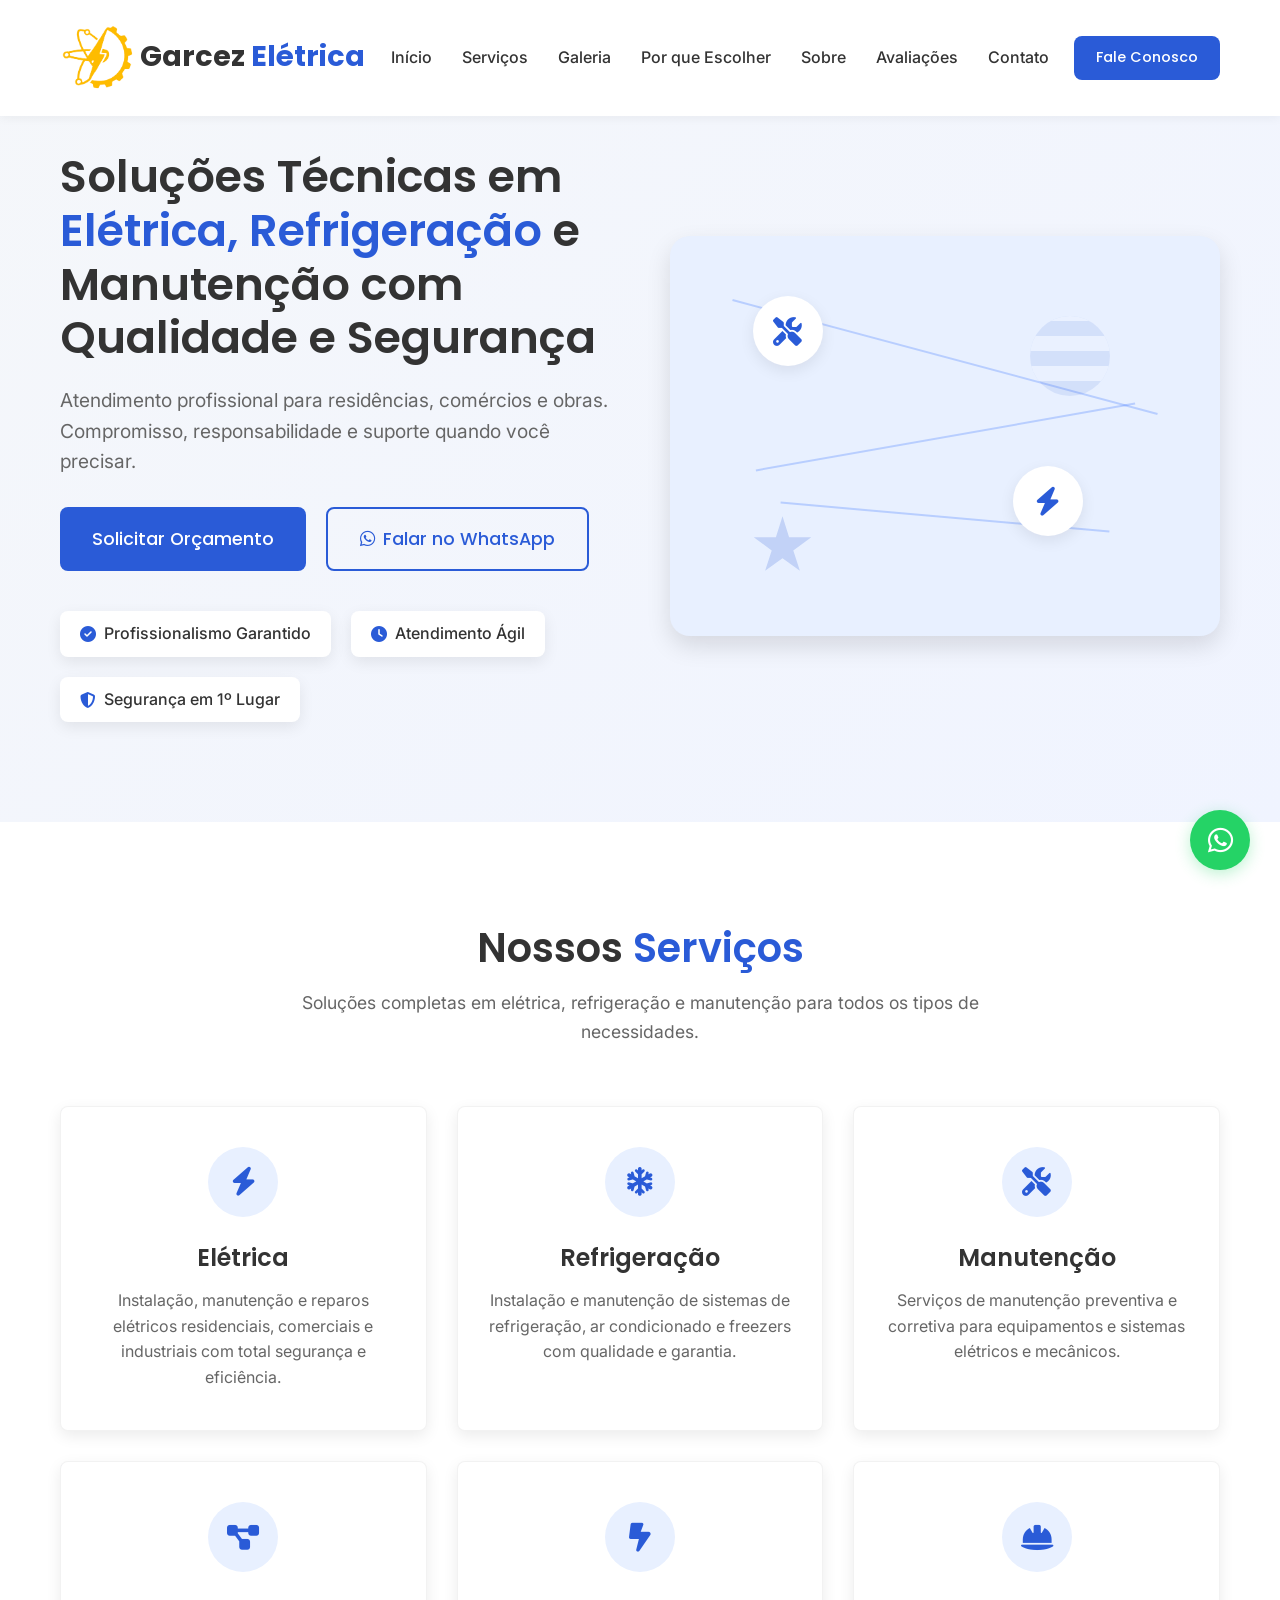
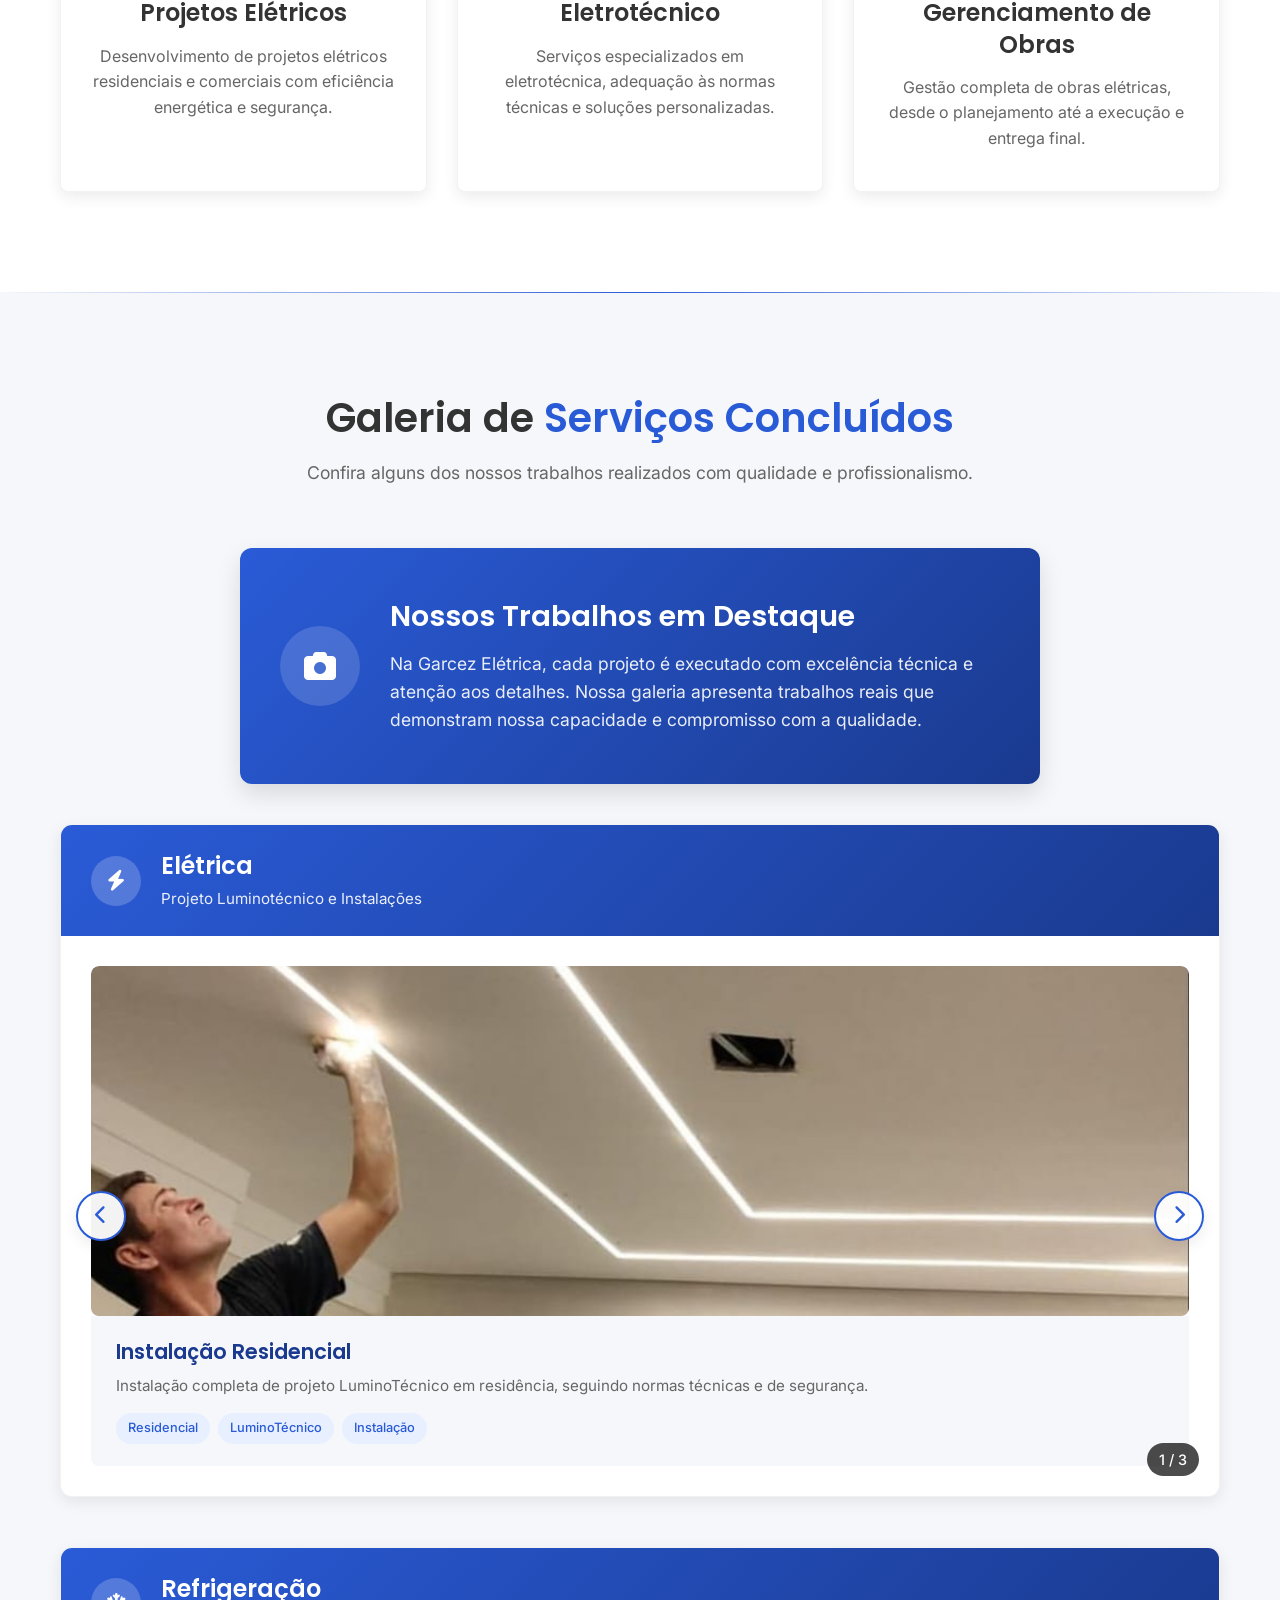
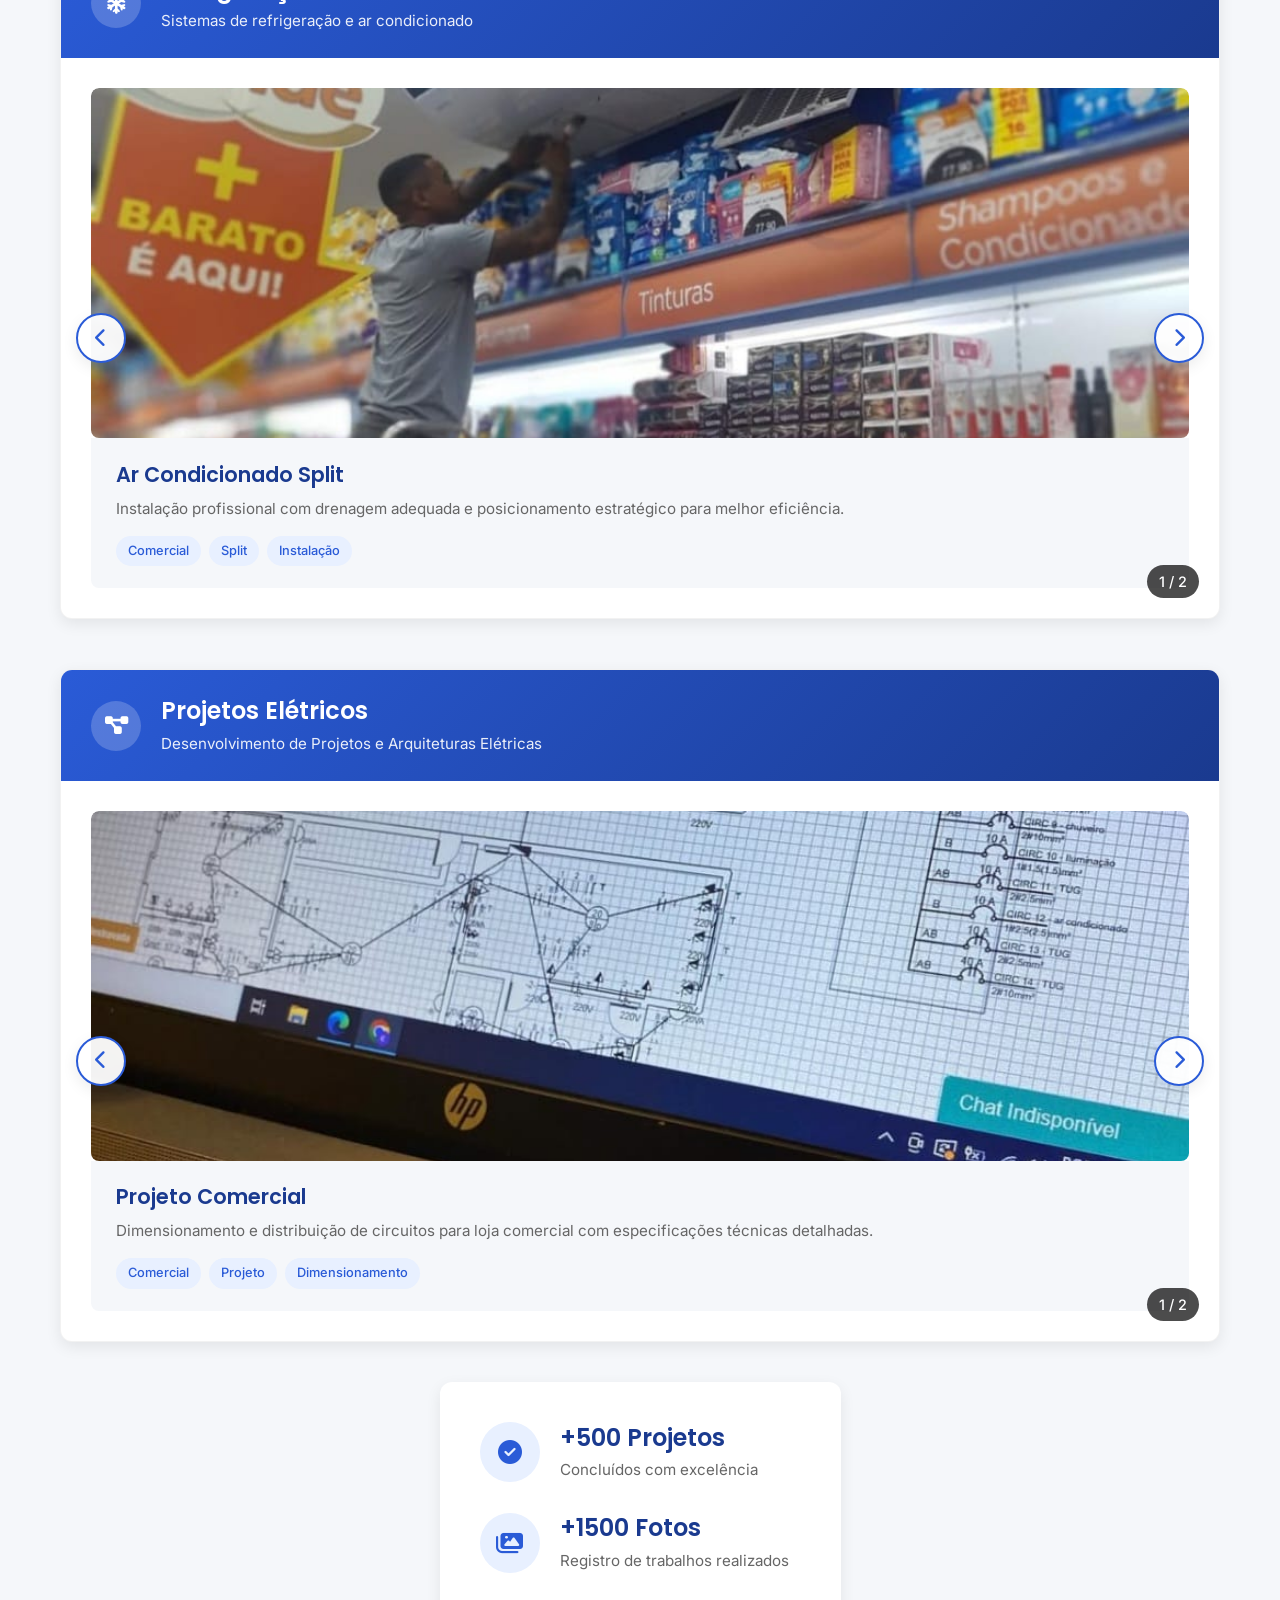
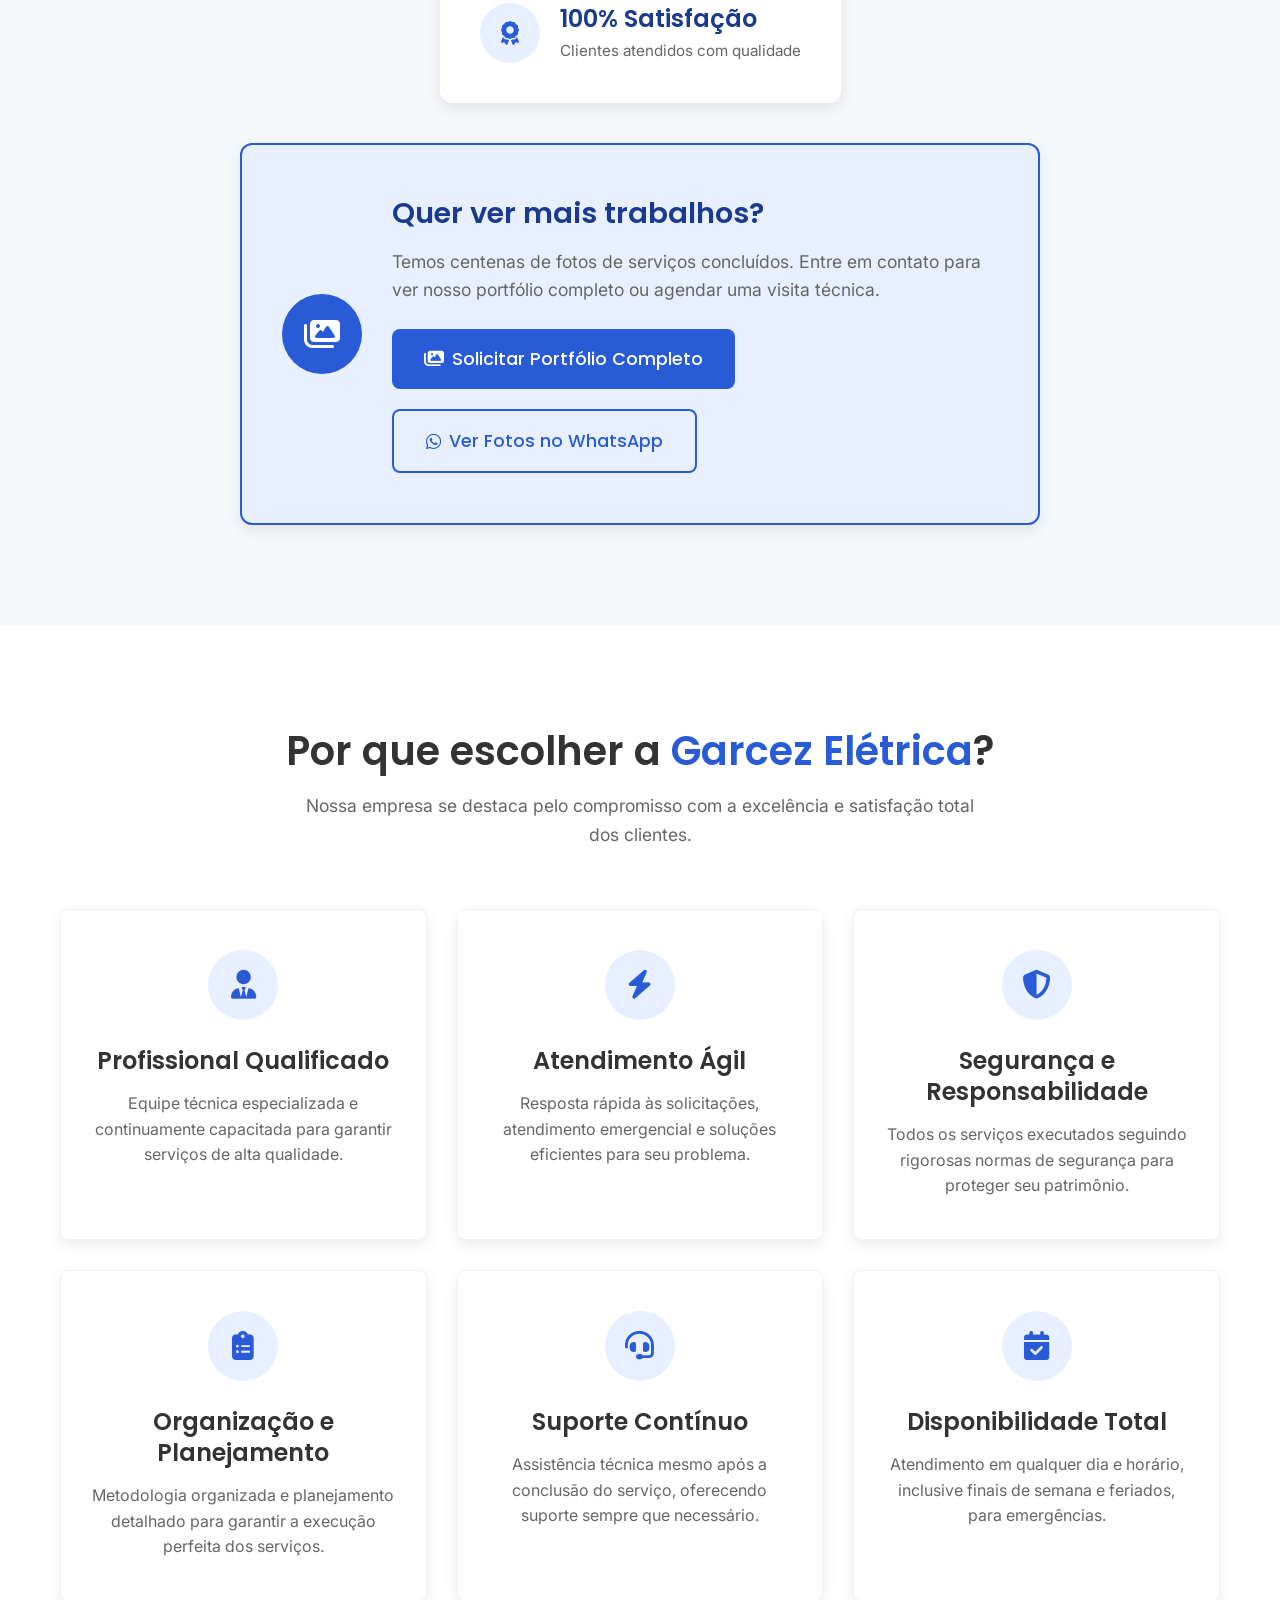
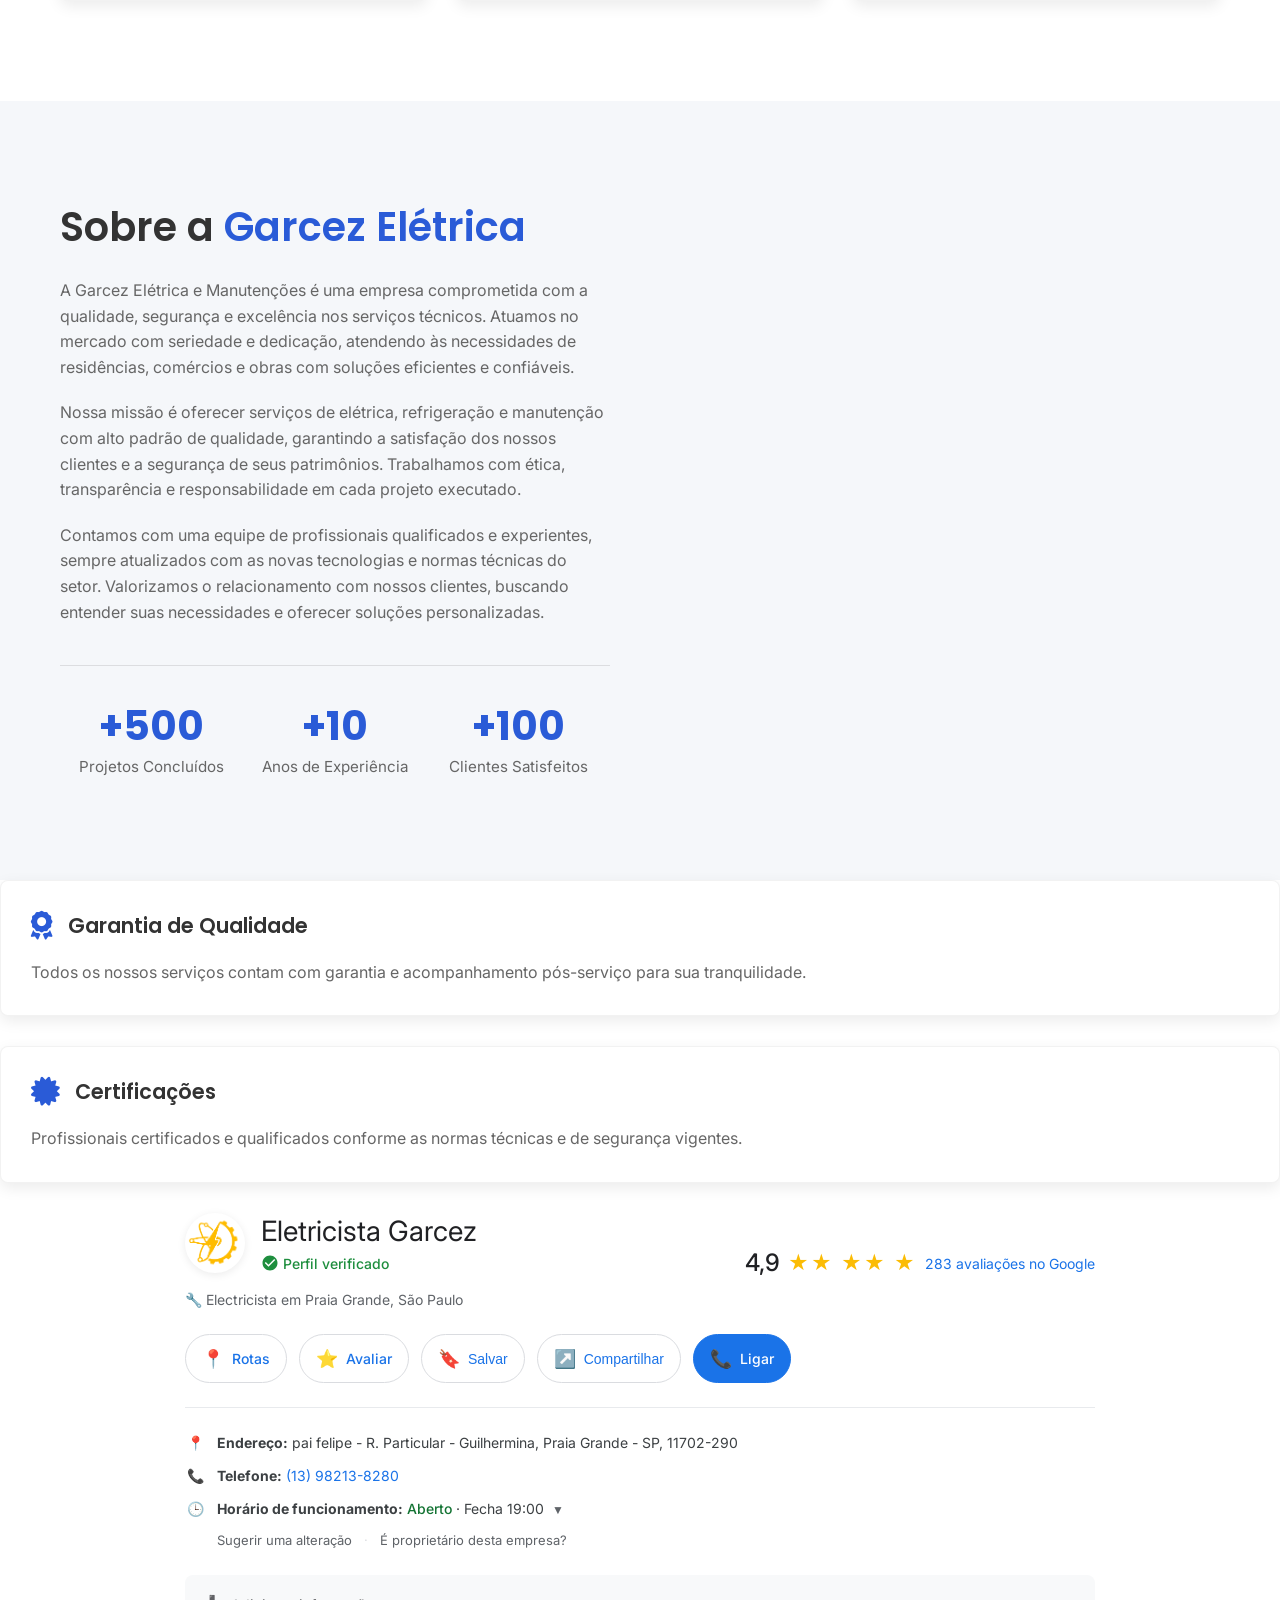
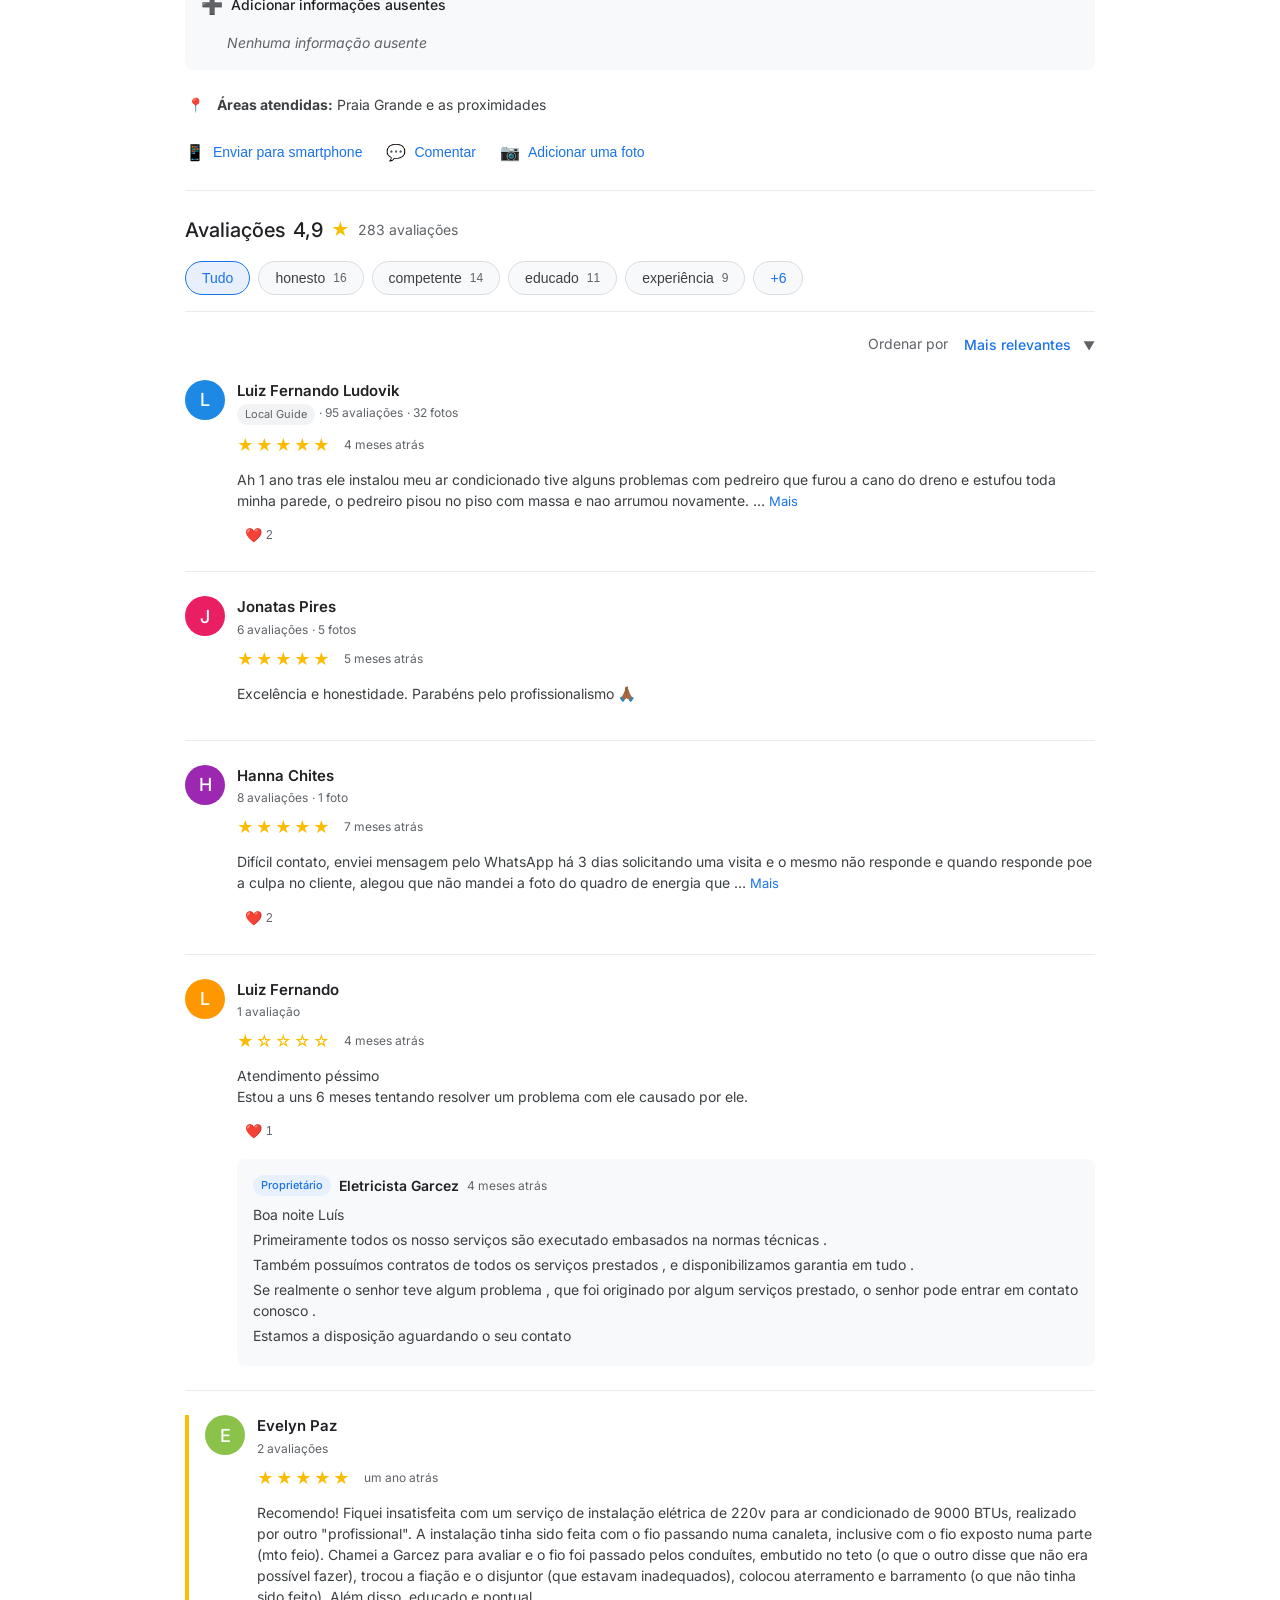
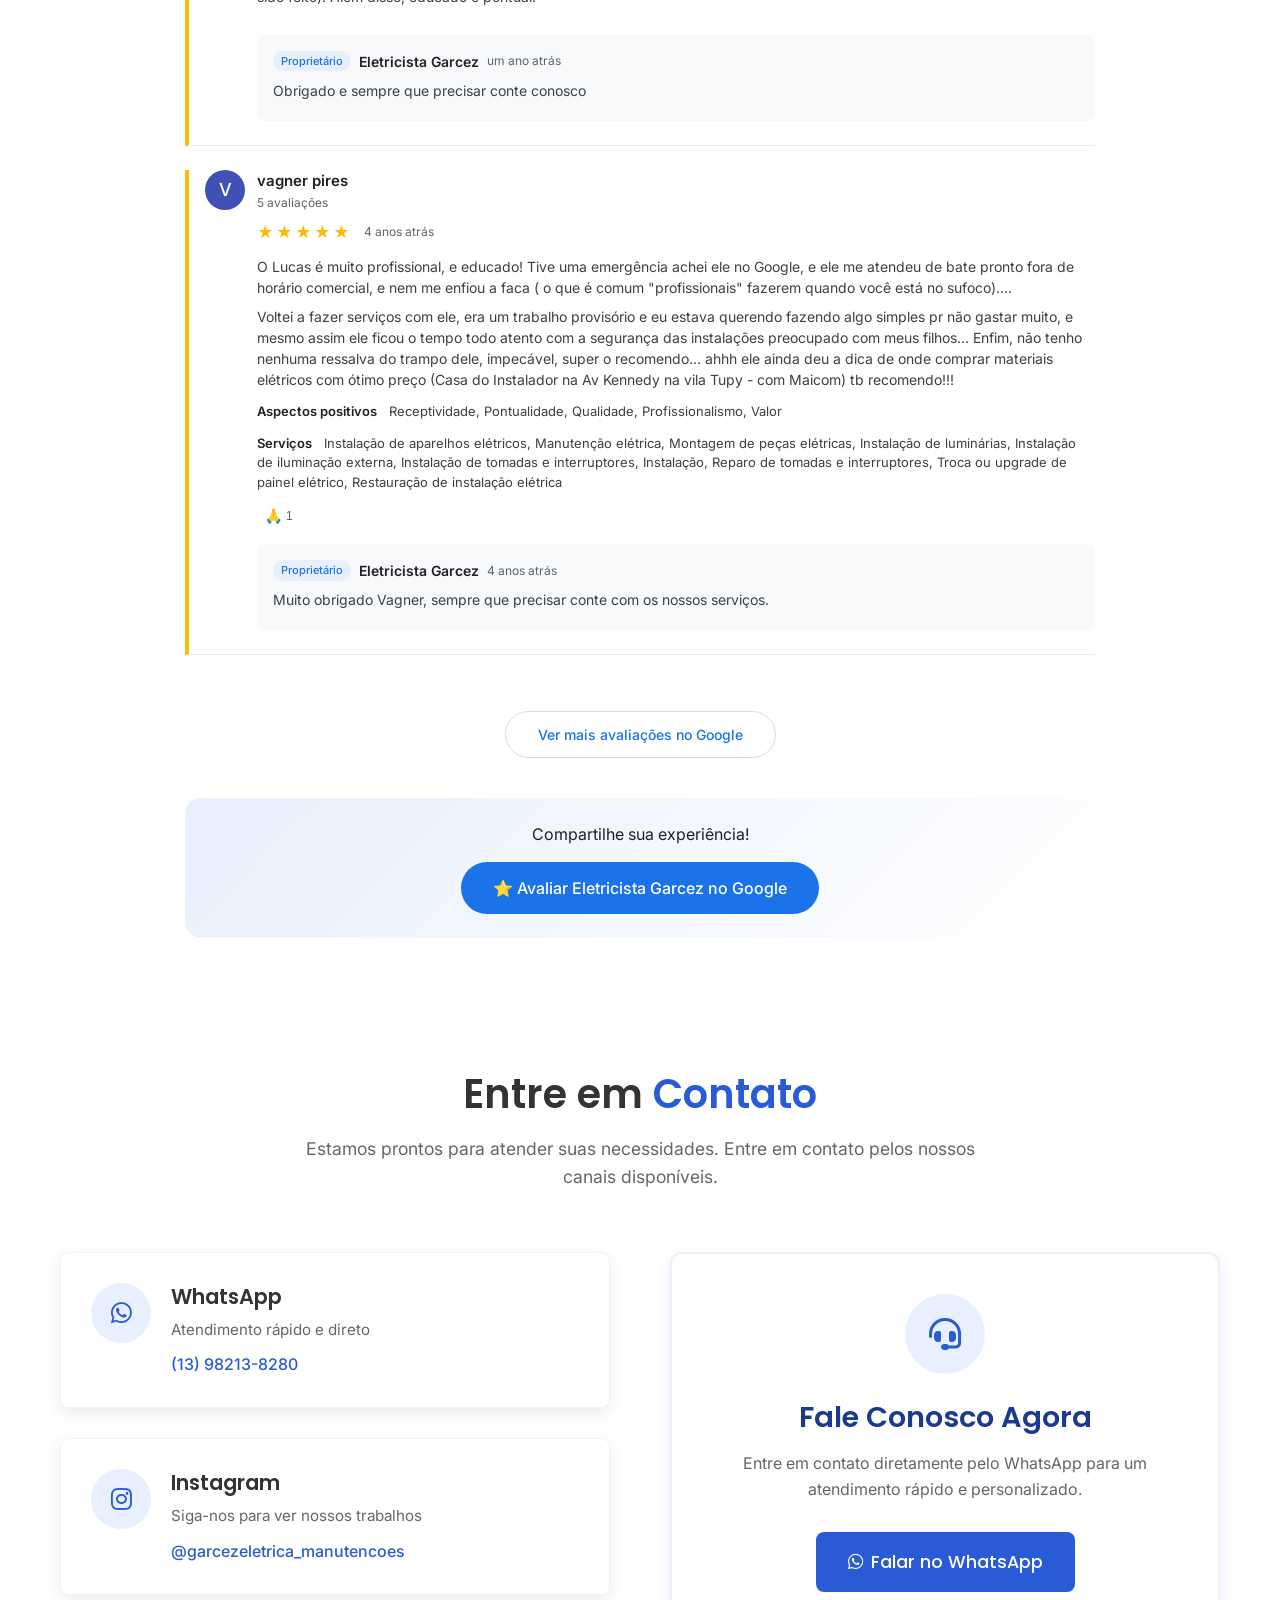
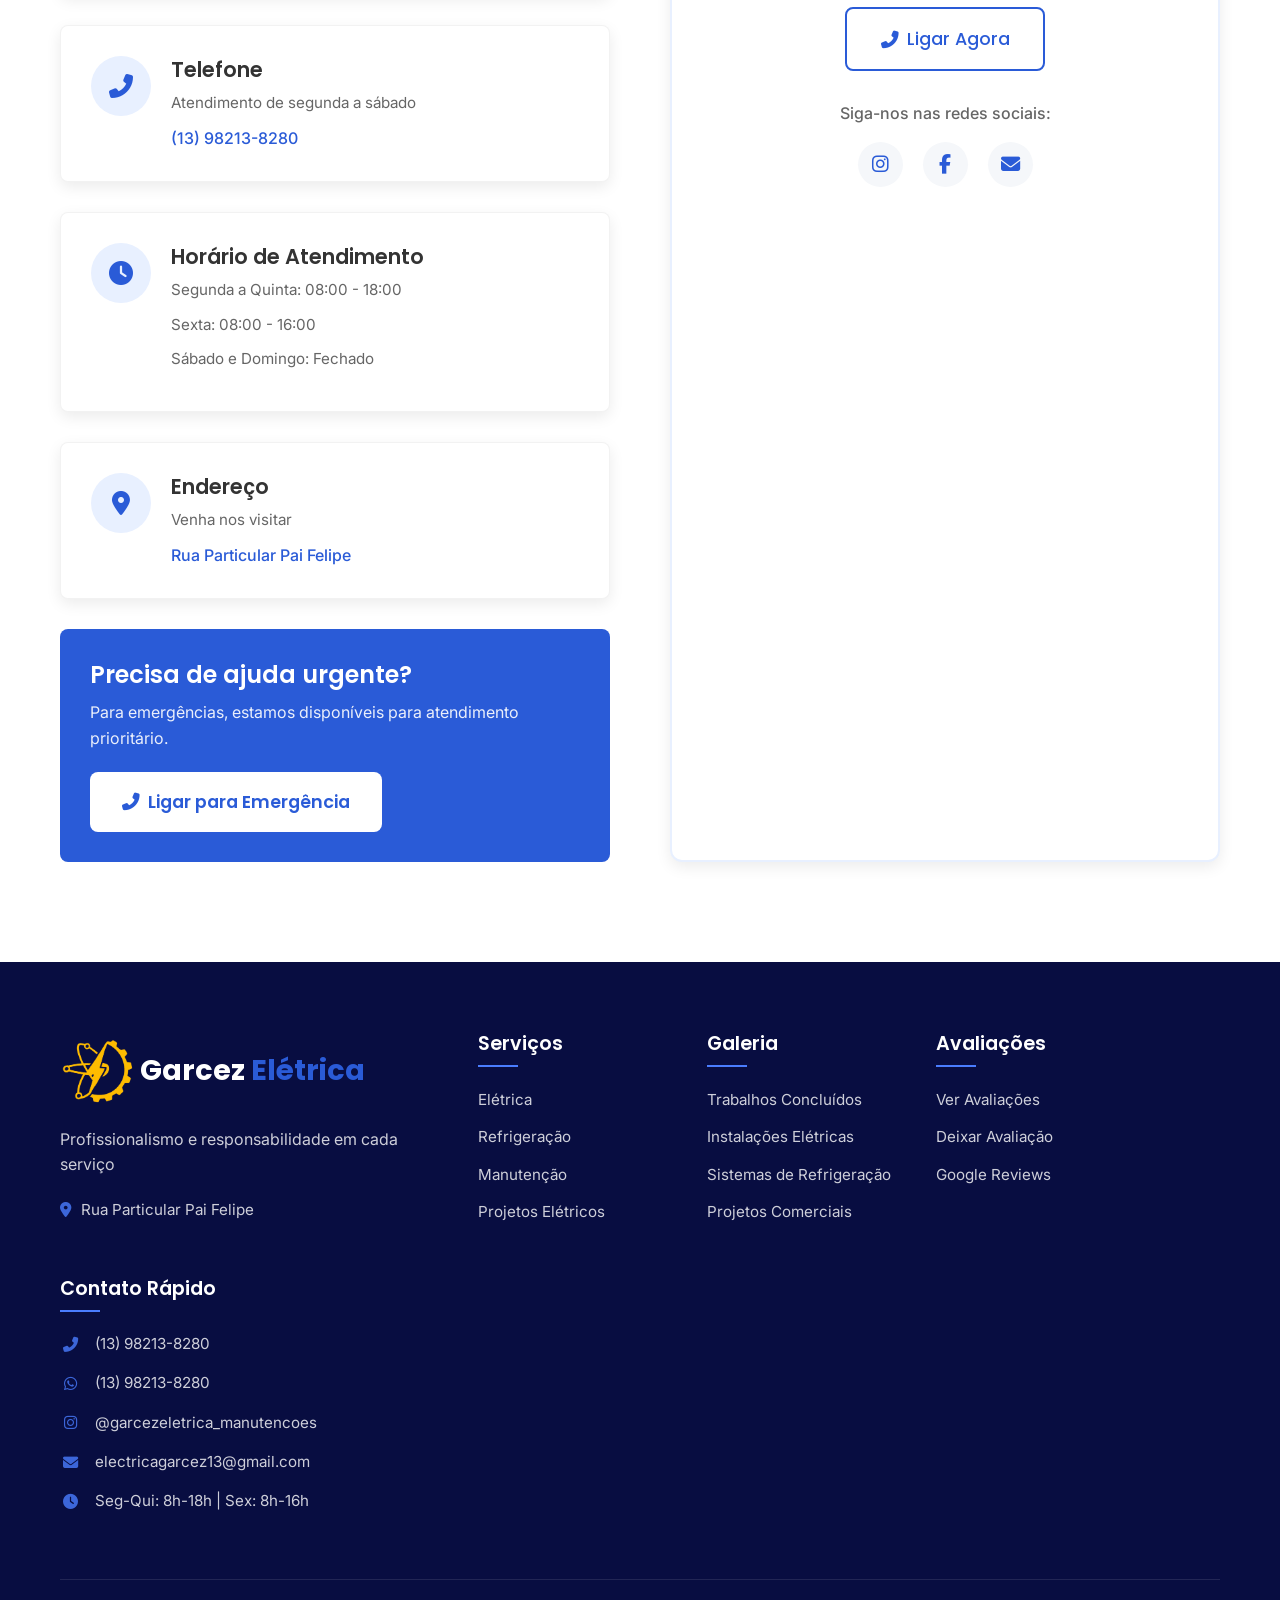
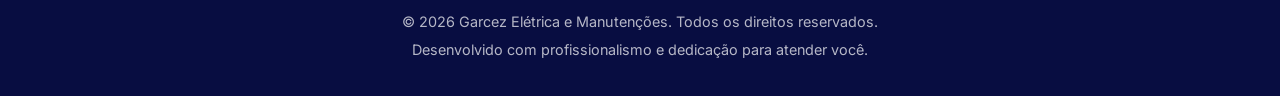
==== commit 01ae44a2: "Add files via upload" ====
--- a/index.html
+++ b/index.html
@@ -622,31 +622,34 @@
 
     <!-- Sobre Section -->
     <section class="about" id="sobre">
-        <div class="container">
-            <div class="about-content">
-                <div class="about-text fade-in">
-                    <h2 class="section-title">Sobre a <span class="highlight">Garcez Elétrica</span></h2>
-                    <p>A Garcez Elétrica e Manutenções é uma empresa comprometida com a qualidade, segurança e excelência nos serviços técnicos. Atuamos no mercado com seriedade e dedicação, atendendo às necessidades de residências, comércios e obras com soluções eficientes e confiáveis.</p>
-                    
-                    <p>Nossa missão é oferecer serviços de elétrica, refrigeração e manutenção com alto padrão de qualidade, garantindo a satisfação dos nossos clientes e a segurança de seus patrimônios. Trabalhamos com ética, transparência e responsabilidade em cada projeto executado.</p>
-                    
-                    <p>Contamos com uma equipe de profissionais qualificados e experientes, sempre atualizados com as novas tecnologias e normas técnicas do setor. Valorizamos o relacionamento com nossos clientes, buscando entender suas necessidades e oferecer soluções personalizadas.</p>
-                    
-                    <div class="about-stats">
-                        <div class="stat">
-                            <span class="stat-number">+500</span>
-                            <span class="stat-label">Projetos Concluídos</span>
-                        </div>
-                        <div class="stat">
-                            <span class="stat-number">+10</span>
-                            <span class="stat-label">Anos de Experiência</span>
-                        </div>
-                        <div class="stat">
-                            <span class="stat-number">100%</span>
-                            <span class="stat-label">Clientes Satisfeitos</span>
-                        </div>
-                    </div>
-                </div>
+    <div class="container">
+        <div class="about-content">
+            <div class="about-text fade-in">
+                <h2 class="section-title">Sobre a <span class="highlight">Garcez Elétrica</span></h2>
+                <p>A Garcez Elétrica e Manutenções é uma empresa comprometida com a qualidade, segurança e excelência nos serviços técnicos. Atuamos no mercado com seriedade e dedicação, atendendo às necessidades de residências, comércios e obras com soluções eficientes e confiáveis.</p>
+                
+                <p>Nossa missão é oferecer serviços de elétrica, refrigeração e manutenção com alto padrão de qualidade, garantindo a satisfação dos nossos clientes e a segurança de seus patrimônios. Trabalhamos com ética, transparência e responsabilidade em cada projeto executado.</p>
+                
+                <p>Contamos com uma equipe de profissionais qualificados e experientes, sempre atualizados com as novas tecnologias e normas técnicas do setor. Valorizamos o relacionamento com nossos clientes, buscando entender suas necessidades e oferecer soluções personalizadas.</p>
+                
+                <div class="about-stats">
+                    <div class="stat">
+                        <span class="stat-number">+500</span>
+                        <span class="stat-label">Projetos Concluídos</span>
+                    </div>
+                    <div class="stat">
+                        <span class="stat-number">+10</span>
+                        <span class="stat-label">Anos de Experiência</span>
+                    </div>
+                    <div class="stat">
+                        <span class="stat-number">+100</span>
+                        <span class="stat-label">Clientes Satisfeitos</span>
+                    </div>
+                </div>
+            </div>
+        </div>
+    </div>
+</section>
                 
                 <div class="about-visual">
                     <div class="about-card fade-in">
@@ -1228,7 +1231,7 @@
                                 <a href="https://facebook.com" target="_blank" class="social-icon">
                                     <i class="fab fa-facebook-f"></i>
                                 </a>
-                                <a href="mailto:contato@garcezeletrica.com" class="social-icon">
+                                <a href="mailto:electricagarcez13@gmail.com" class="social-icon">
                                     <i class="fas fa-envelope"></i>
                                 </a>
                             </div>
@@ -1303,7 +1306,7 @@
                     </div>
                     <div class="footer-contact-item">
                         <i class="fas fa-envelope"></i>
-                        <span>contato@garcezeletrica.com</span>
+                        <span>electricagarcez13@gmail.com</span>
                     </div>
                     <div class="footer-contact-item">
                         <i class="fas fa-clock"></i>
--- a/style.css
+++ b/style.css
@@ -1746,6 +1746,7 @@
     font-family: 'Poppins', sans-serif;
     line-height: 1;
     margin-bottom: 8px;
+    content: attr(data-content) !important; /* Garante que não seja sobrescrito */
 }
 
 .stat-label {
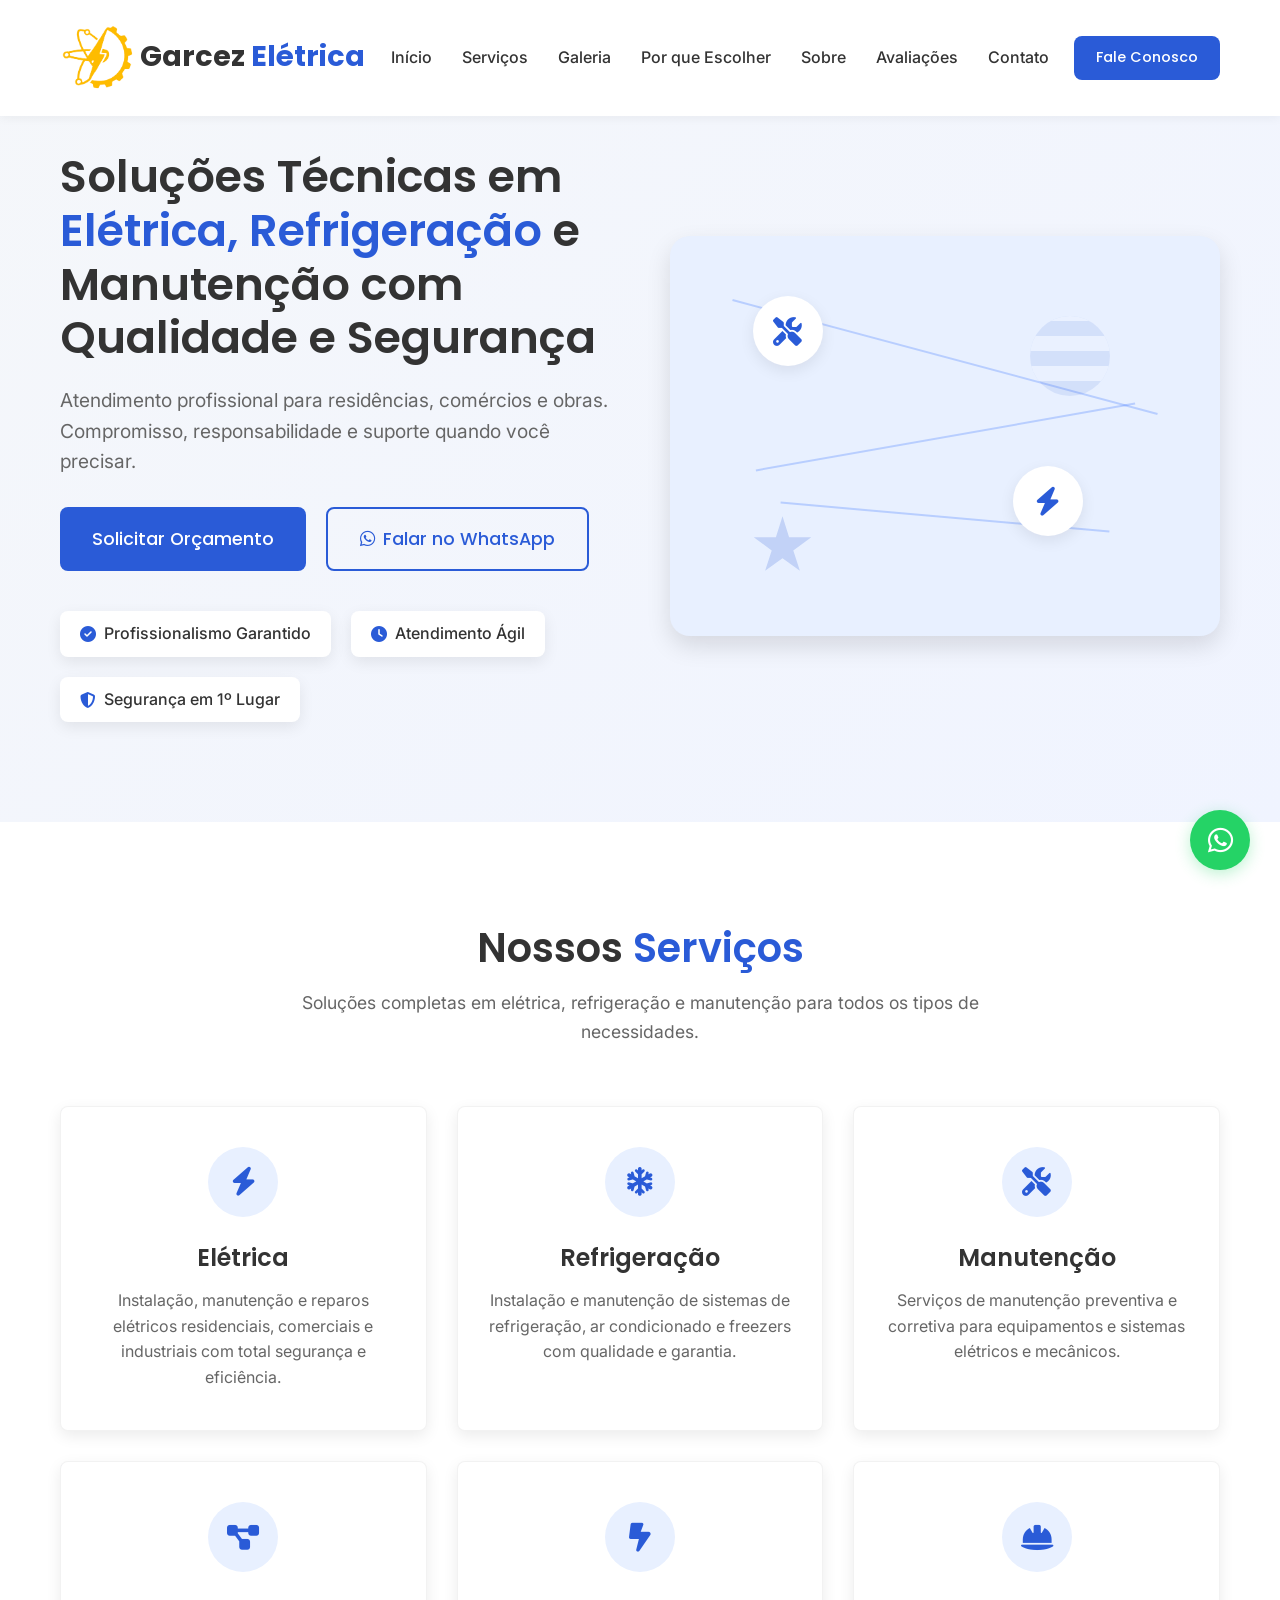
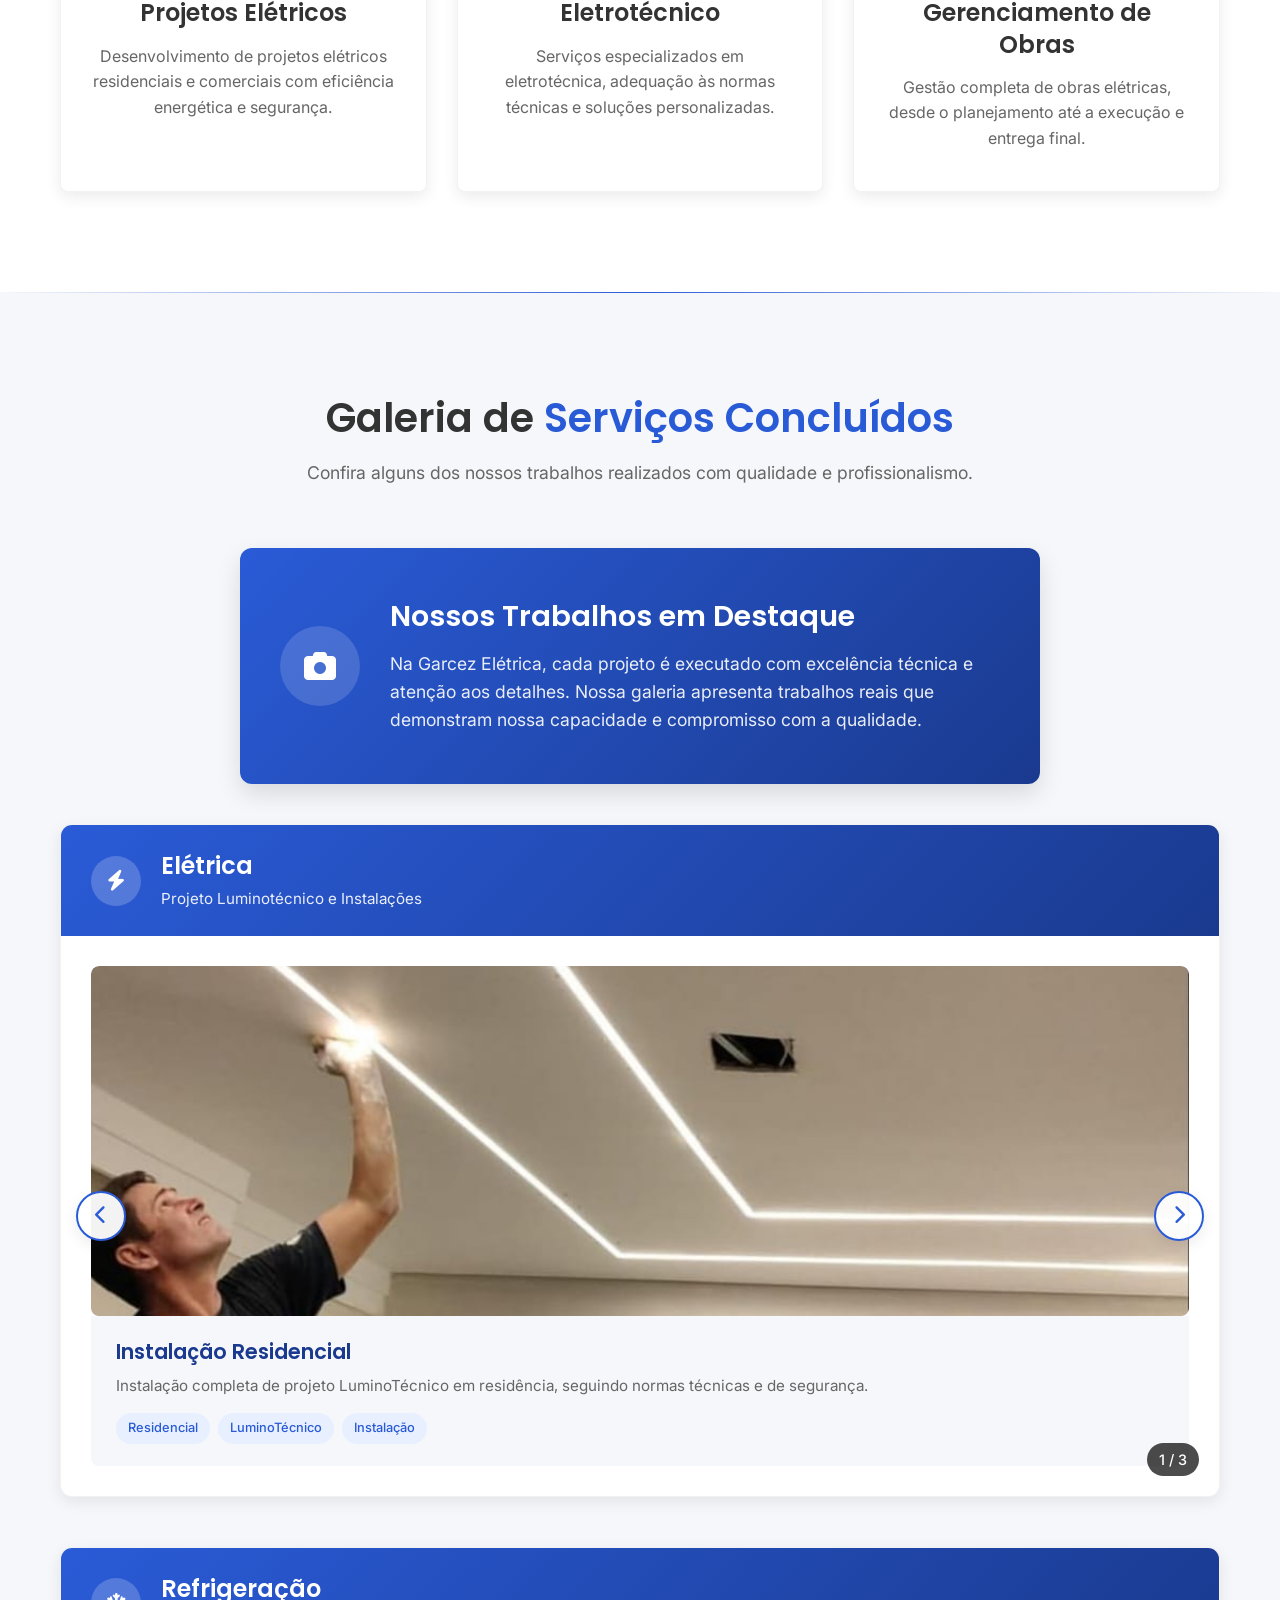
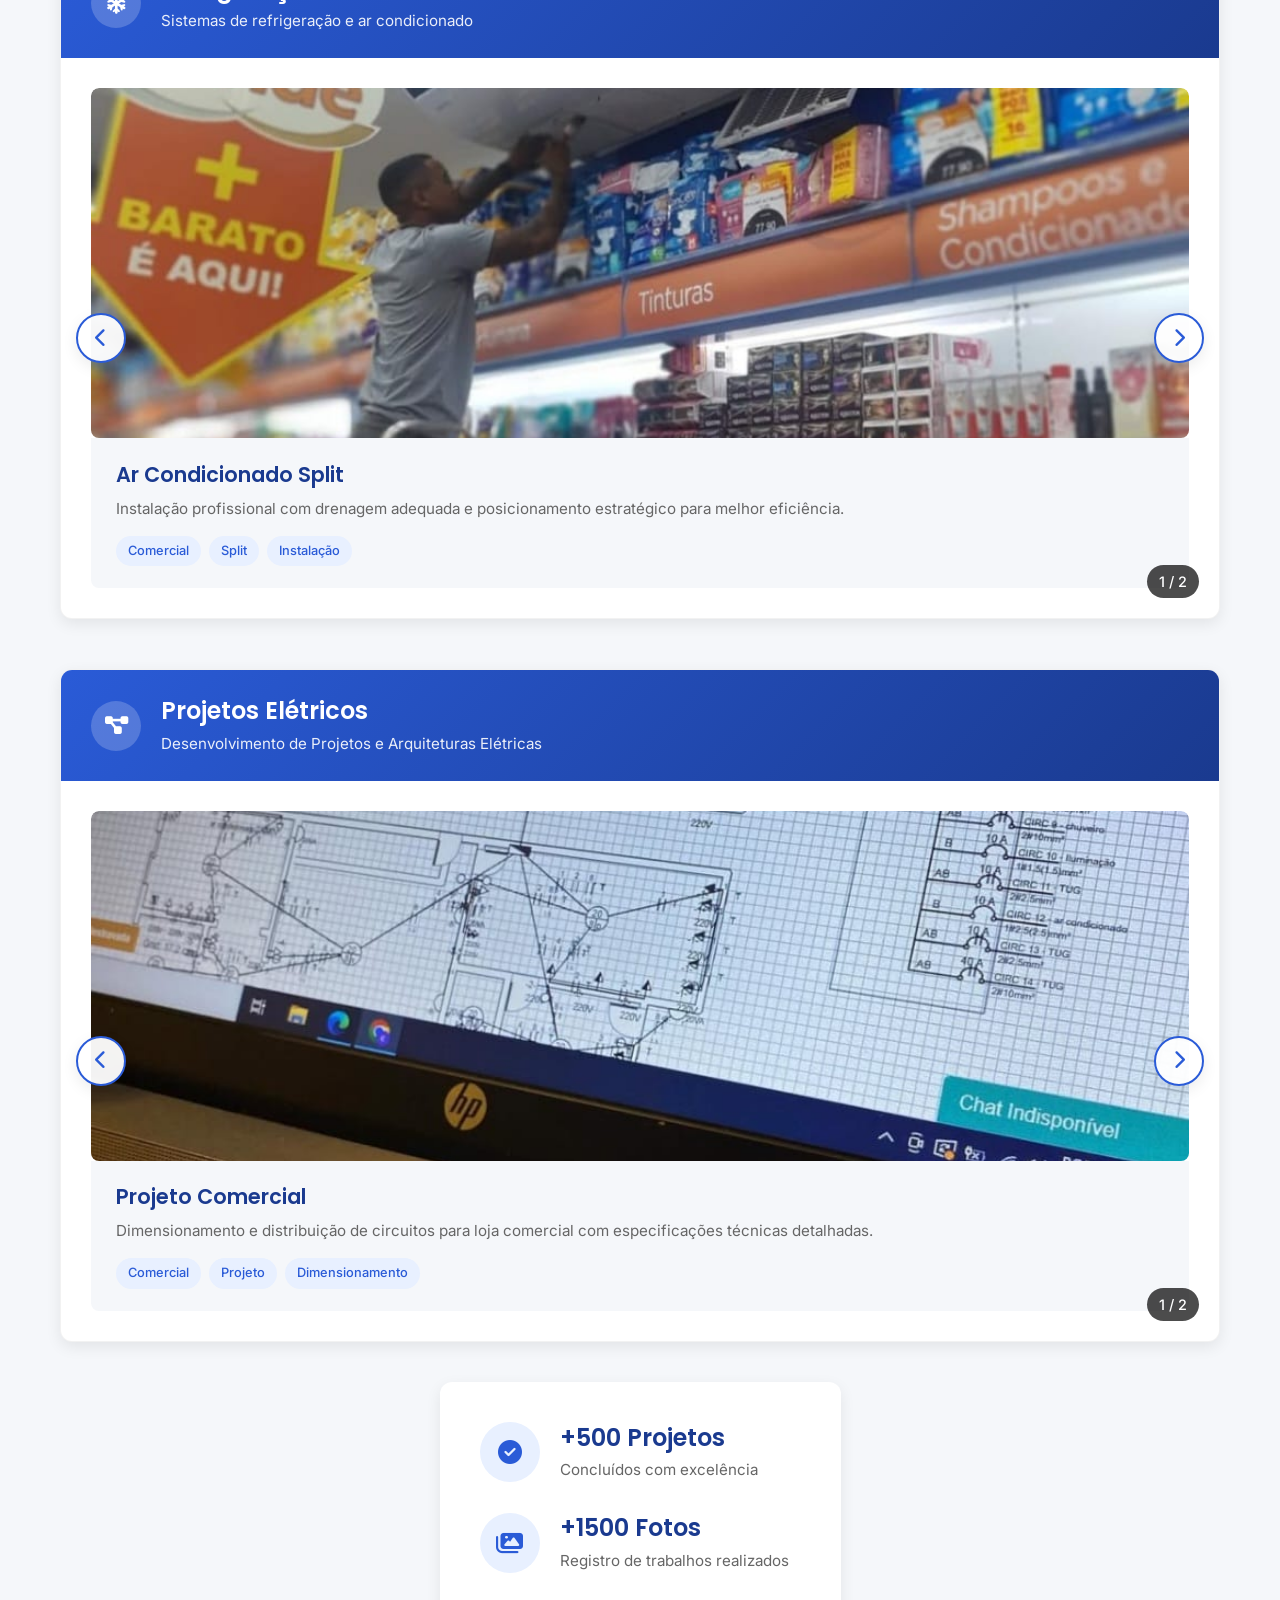
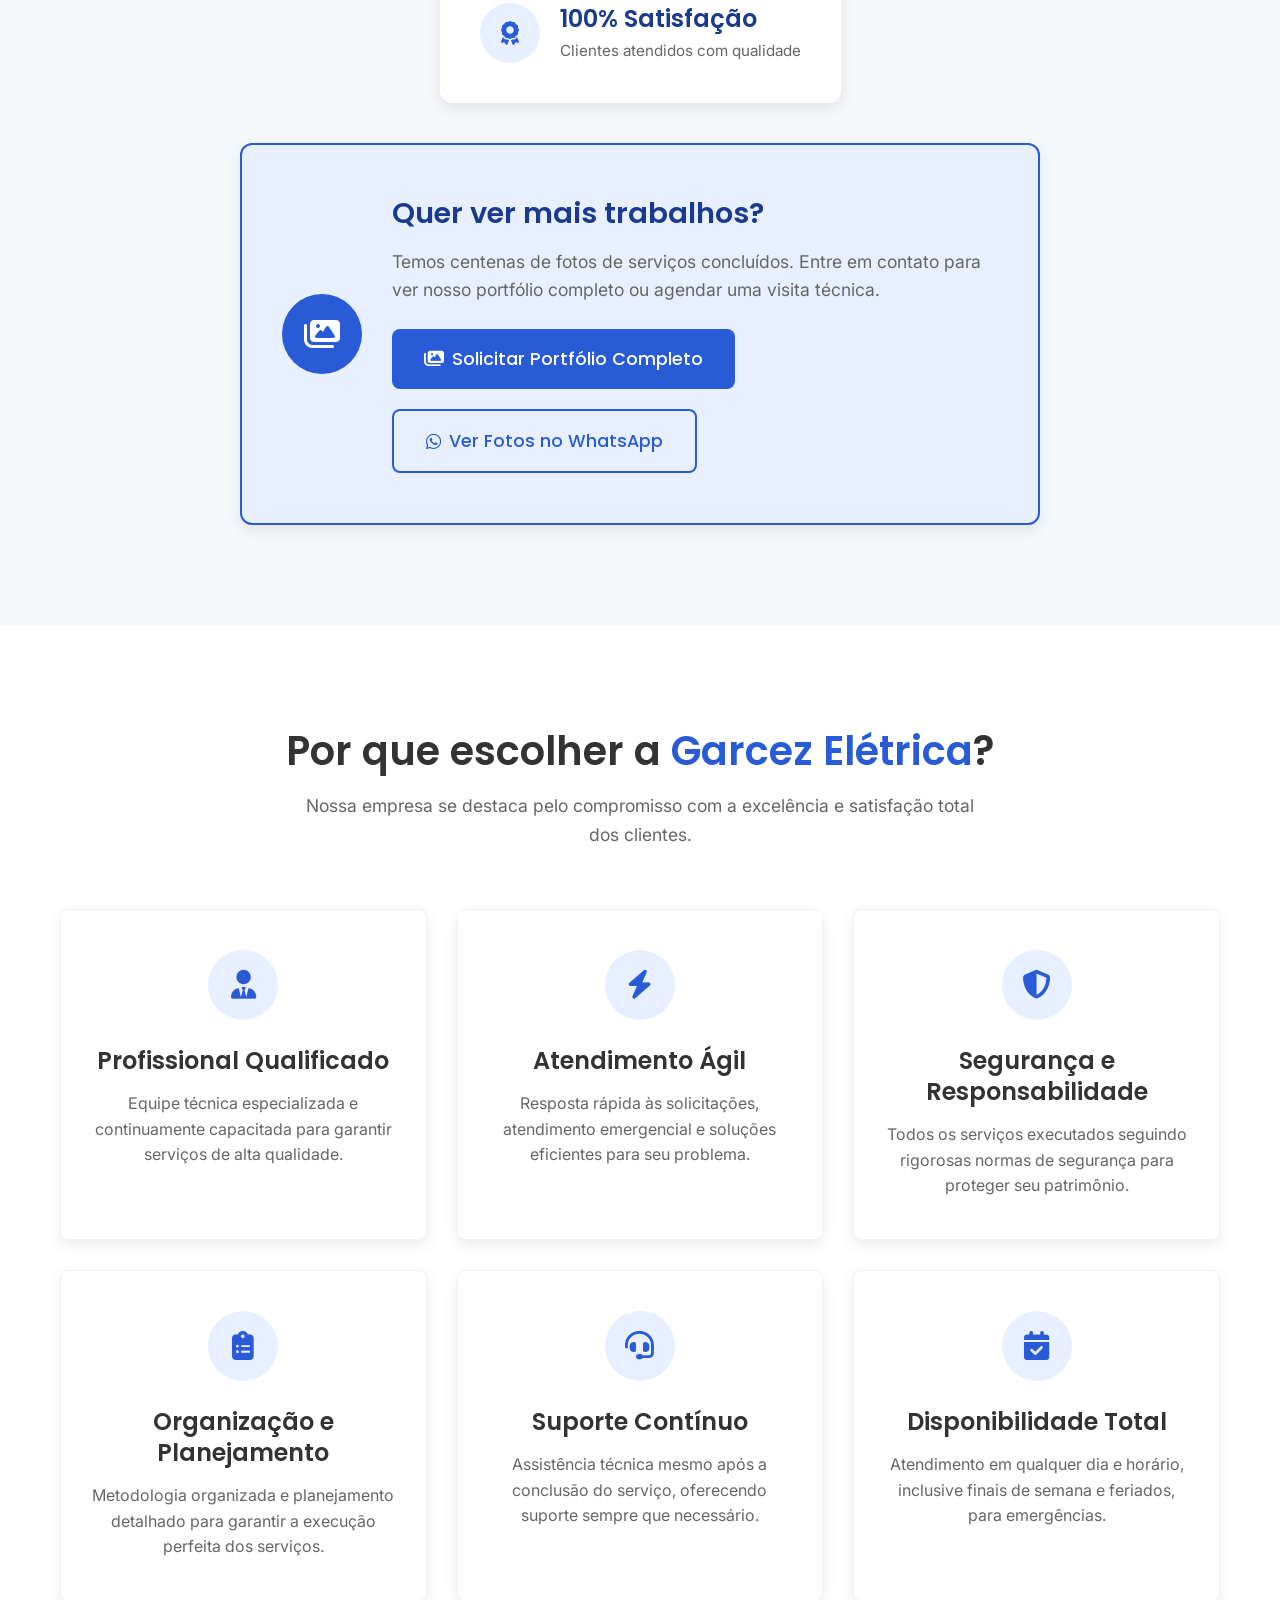
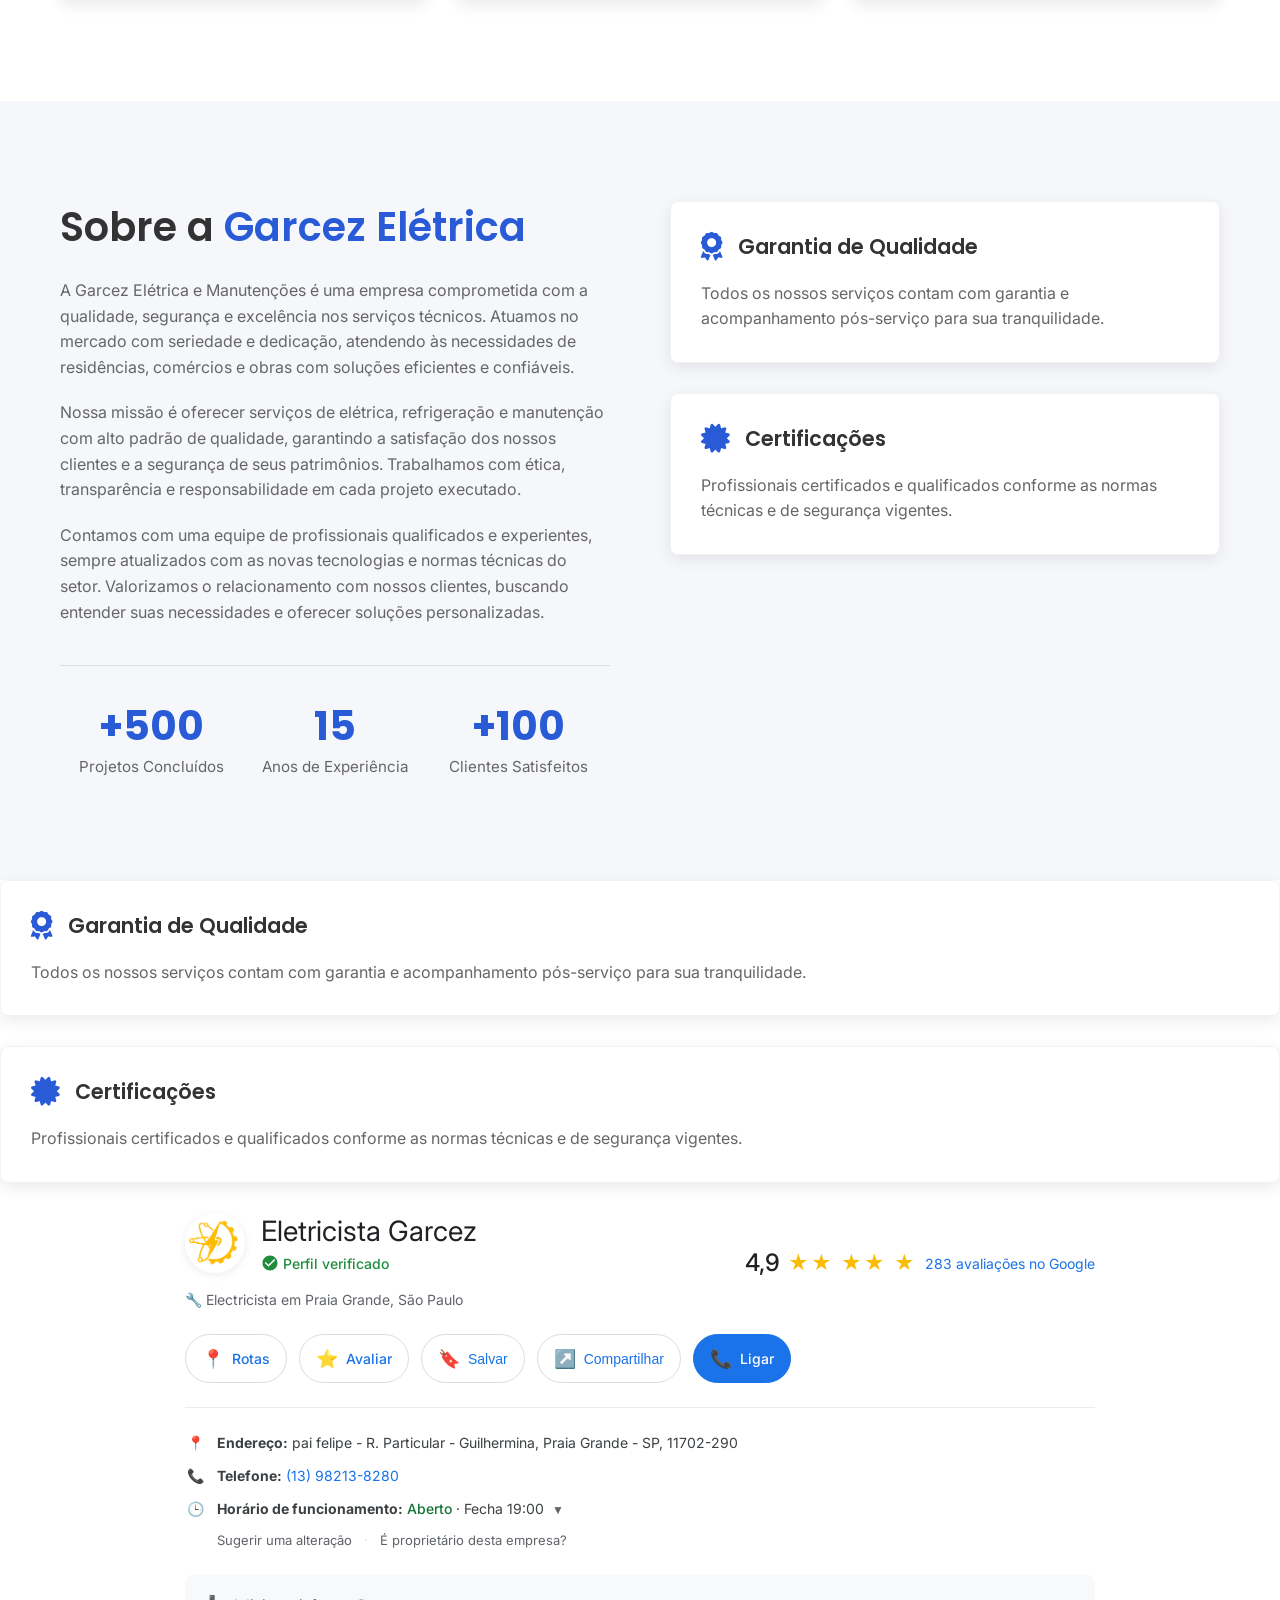
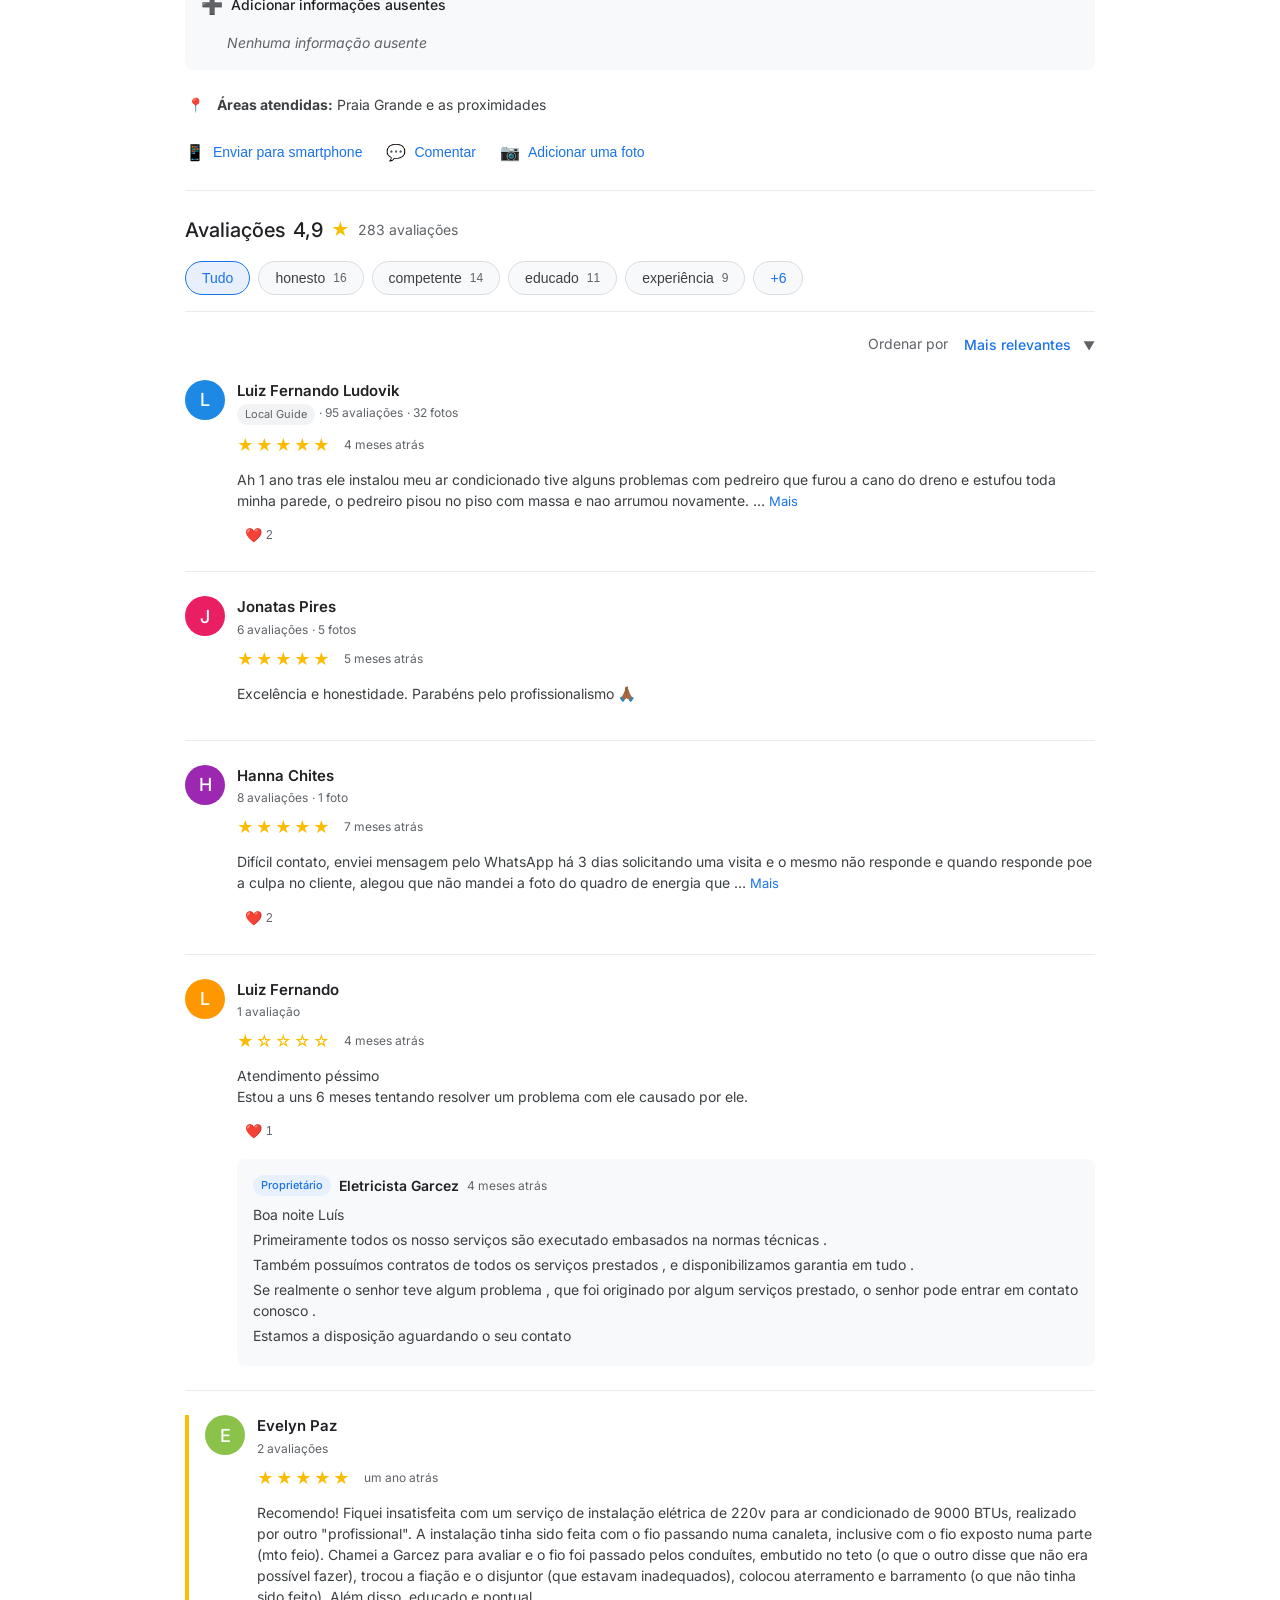
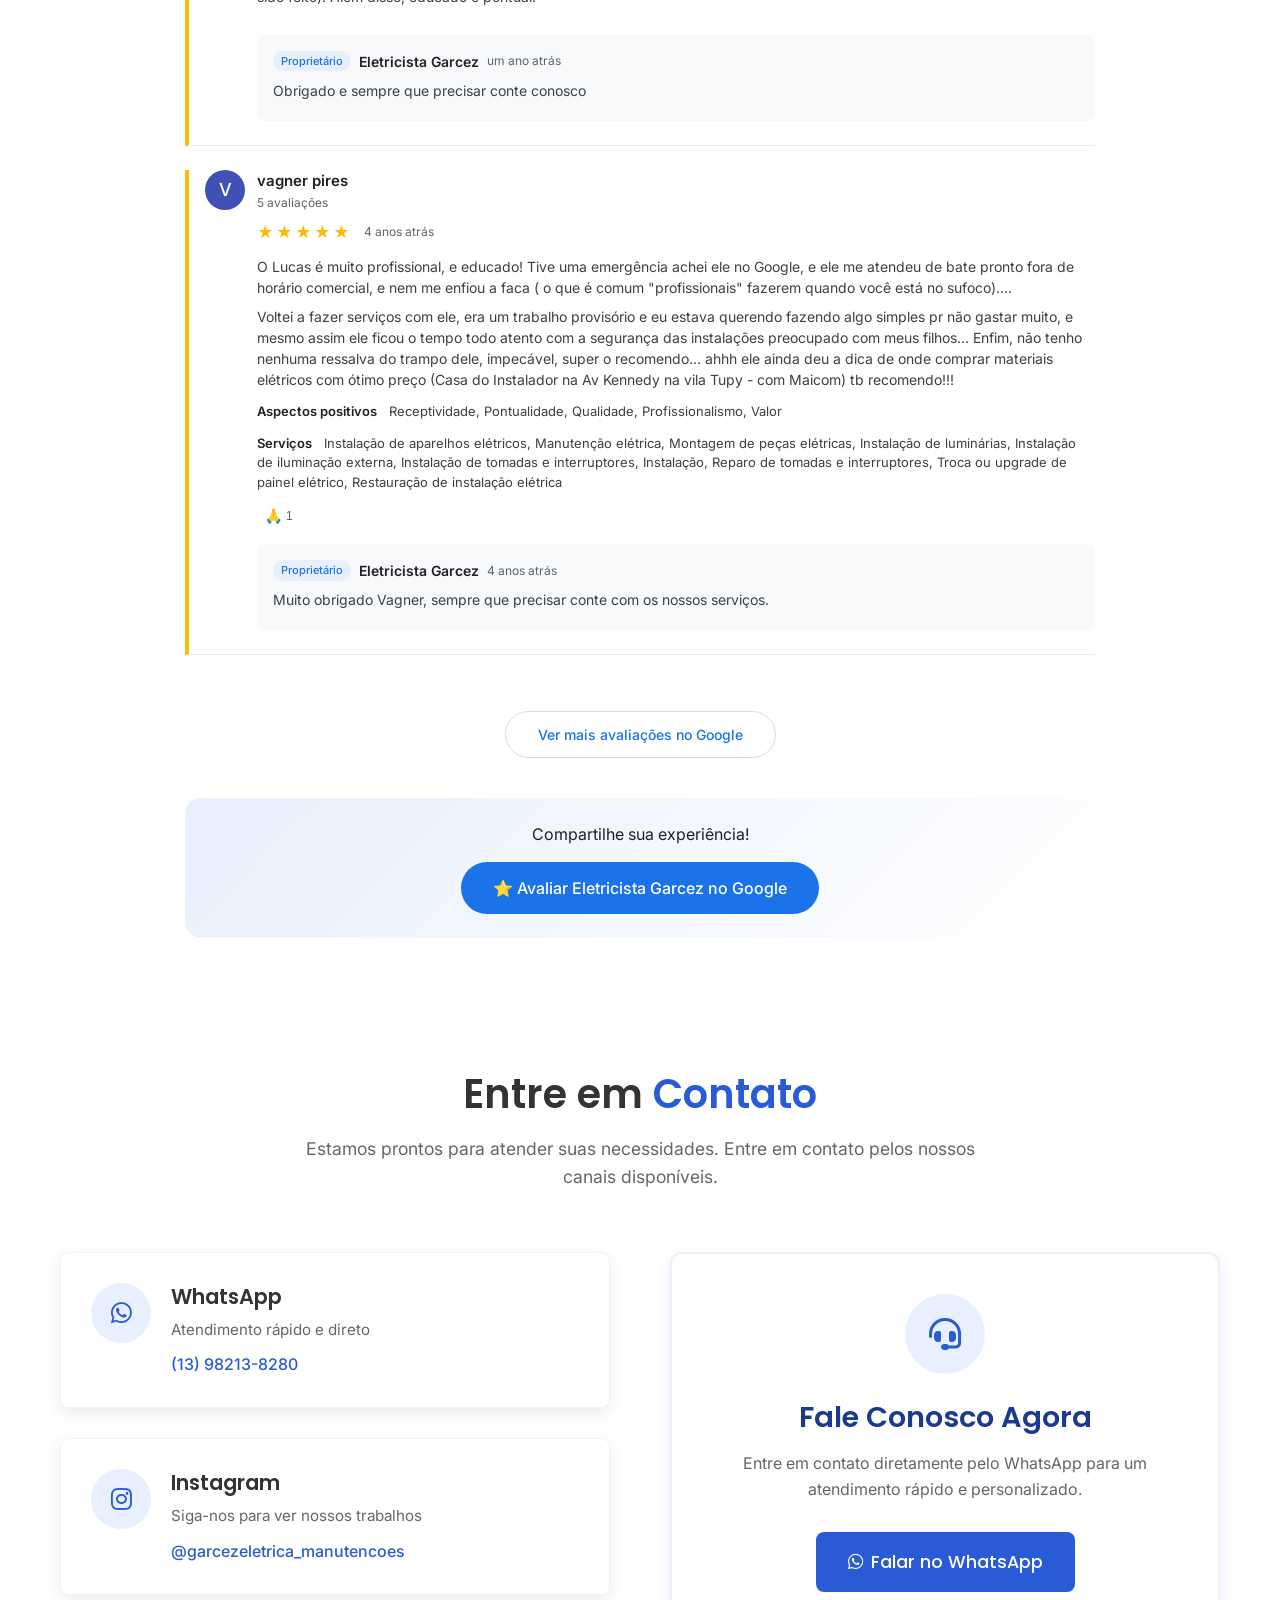
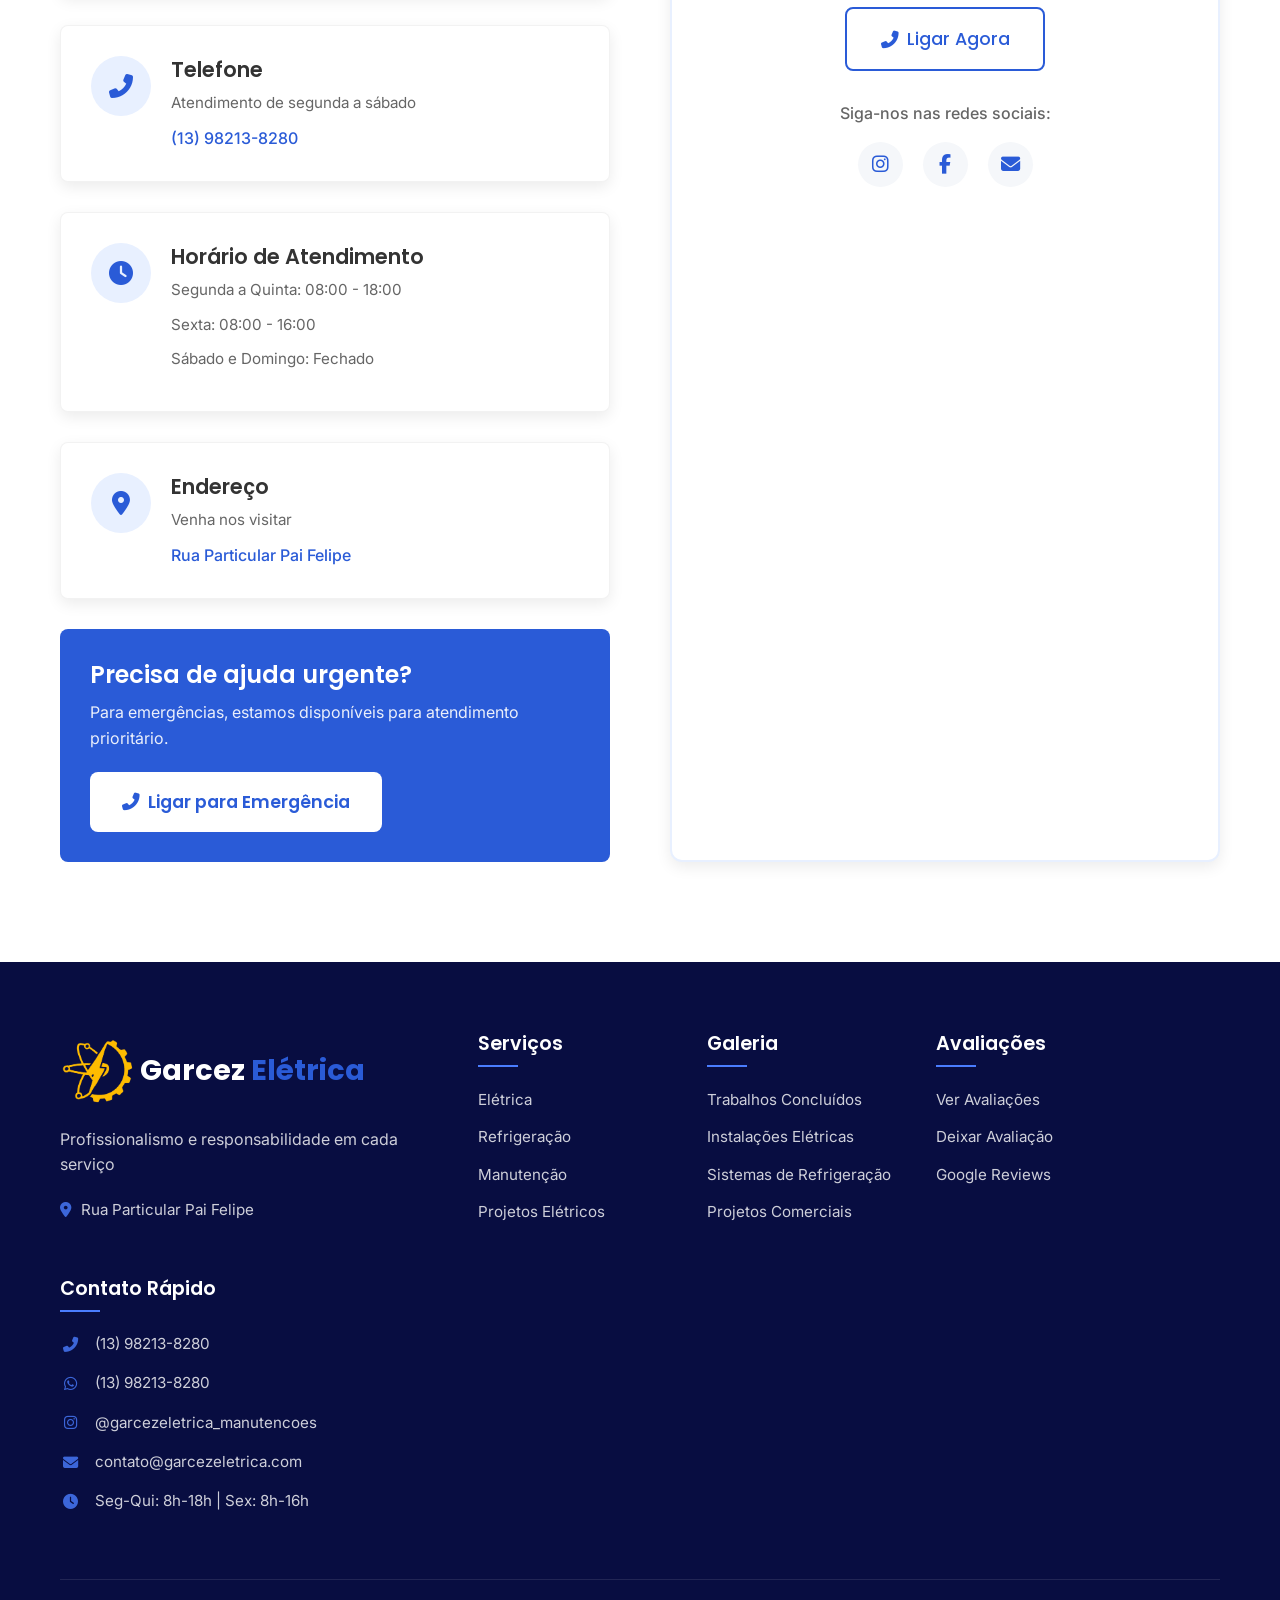
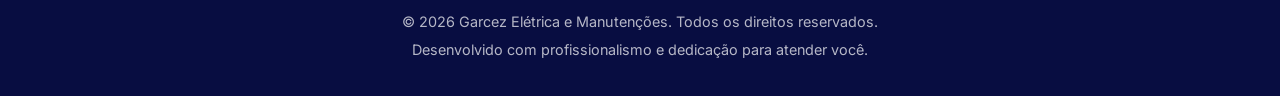
==== commit c4c9d02f: "Add files via upload" ====
--- a/index.html
+++ b/index.html
@@ -36,6 +36,190 @@
             100% { background-position: -200% 0; }
         }
     </style>
+    <meta charset="UTF-8">
+    <meta name="viewport" content="width=device-width, initial-scale=1.0, maximum-scale=5.0, user-scalable=yes">
+    
+    <!-- TÍTULO PODEROSO (70 caracteres) -->
+    <title>Garcez Elétrica | Eletricista em Praia Grande - Refrigeração e Manutenção</title>
+    
+    <!-- SEO META DESCRIPTION (155-160 caracteres) -->
+    <meta name="description" content="✅ Eletricista em Praia Grande: Elétrica, Refrigeração e Manutenção. +10 anos de experiência, +500 projetos concluídos. Atendimento residencial e comercial. Emergência 24h!">
+    
+    <!-- PALAVRAS-CHAVE ESTRATÉGICAS -->
+    <meta name="keywords" content="eletricista em Praia Grande, eletricista Guilhermina, instalação elétrica Praia Grande, ar condicionado Praia Grande, refrigeração Praia Grande, manutenção elétrica, eletricista 24h Praia Grande, conserto de ar condicionado, eletricista residencial, eletricista comercial">
+    
+    <!-- AUTORIA E ROBÔS -->
+    <meta name="author" content="Garcez Elétrica e Manutenções">
+    <meta name="robots" content="index, follow, max-snippet:-1, max-image-preview:large, max-video-preview:-1">
+    <meta name="revisit-after" content="7 days">
+    <meta name="language" content="Portuguese">
+    <meta name="geo.region" content="BR-SP">
+    <meta name="geo.placename" content="Praia Grande, São Paulo">
+    <meta name="geo.position" content="-24.0065;-46.4125">
+    <meta name="ICBM" content="-24.0065, -46.4125">
+    
+    <!-- CANÔNICO (IMPORTANTE!) -->
+    <link rel="canonical" href="https://garcezeletrica.com.br">
+    
+    <!-- ============================================
+         OPEN GRAPH - IMAGEM PARA COMPARTILHAMENTO
+         ============================================ -->
+    <!-- IMAGEM PRINCIPAL (1200x630px é o tamanho ideal) -->
+    <meta property="og:image" content="https://garcezeletrica.com.br/Logos/thumbnail-garcez.jpg">
+    <meta property="og:image:width" content="1200">
+    <meta property="og:image:height" content="630">
+    <meta property="og:image:alt" content="Garcez Elétrica - Eletricista em Praia Grande com +10 anos de experiência">
+    <meta property="og:image:type" content="image/jpeg">
+    
+    <!-- FALLBACK: SEGUNDA IMAGEM (CASO A PRIMEIRA FALHE) -->
+    <meta property="og:image" content="https://garcezeletrica.com.br/Logos/Icone.png">
+    <meta property="og:image:width" content="512">
+    <meta property="og:image:height" content="512">
+    
+    <!-- TÍTULO E DESCRIÇÃO PARA REDES SOCIAIS -->
+    <meta property="og:title" content="Garcez Elétrica | +10 Anos de Experiência em Praia Grande">
+    <meta property="og:description" content="✓ Eletricista profissional ✓ Instalação de ar condicionado ✓ Projetos elétricos ✓ Atendimento emergencial. +500 clientes satisfeitos!">
+    <meta property="og:url" content="https://garcezeletrica.com.br">
+    <meta property="og:type" content="website">
+    <meta property="og:site_name" content="Garcez Elétrica e Manutenções">
+    <meta property="og:locale" content="pt_BR">
+    
+    <!-- FACEBOOK / META -->
+    <meta property="fb:app_id" content="123456789012345"> <!-- OPORTUNIDADE: Criar app ID depois -->
+    
+    <!-- ============================================
+         TWITTER CARDS (IMPORTANTE PARA LINKS NO X)
+         ============================================ -->
+    <meta name="twitter:card" content="summary_large_image">
+    <meta name="twitter:title" content="Garcez Elétrica - Eletricista em Praia Grande">
+    <meta name="twitter:description" content="⚡ Elétrica | ❄️ Refrigeração | 🔧 Manutenção. +500 projetos realizados. Atendimento rápido e profissional.">
+    <meta name="twitter:image" content="https://garcezeletrica.com.br/Logos/thumbnail-garcez.jpg">
+    <meta name="twitter:image:alt" content="Garcez Elétrica - Profissionais qualificados">
+    <meta name="twitter:site" content="@garcezeletrica"> <!-- SE TIVER INSTAGRAM, CRIAR TWITTER -->
+    <meta name="twitter:creator" content="@garcezeletrica">
+    
+    <!-- WHATSAPP E OUTROS APPS -->
+    <meta property="og:whatsapp:image" content="https://garcezeletrica.com.br/Logos/thumbnail-garcez.jpg">
+    
+    <!-- ============================================
+         DADOS ESTRUTURADOS (SCHEMA.ORG) - GOOGLE RICH RESULTS
+         ============================================ -->
+    <script type="application/ld+json">
+    {
+        "@context": "https://schema.org",
+        "@type": "ElectricalContractor",
+        "name": "Garcez Elétrica e Manutenções",
+        "alternateName": "Eletricista Garcez",
+        "url": "https://garcezeletrica.com.br",
+        "logo": "https://garcezeletrica.com.br/Logos/Icone.png",
+        "image": "https://garcezeletrica.com.br/Logos/thumbnail-garcez.jpg",
+        "description": "Especialistas em elétrica, refrigeração e manutenção em Praia Grande e região. Atendimento residencial, comercial e emergencial.",
+        "address": {
+            "@type": "PostalAddress",
+            "streetAddress": "Rua Particular Pai Felipe, Guilhermina",
+            "addressLocality": "Praia Grande",
+            "addressRegion": "SP",
+            "postalCode": "11702-290",
+            "addressCountry": "BR"
+        },
+        "geo": {
+            "@type": "GeoCoordinates",
+            "latitude": "-24.0065",
+            "longitude": "-46.4125"
+        },
+        "telephone": "+5513982138280",
+        "email": "electricagarcez13@gmail.com",
+        "priceRange": "$$",
+        "openingHoursSpecification": [
+            {
+                "@type": "OpeningHoursSpecification",
+                "dayOfWeek": ["Monday", "Tuesday", "Wednesday", "Thursday"],
+                "opens": "08:00",
+                "closes": "18:00"
+            },
+            {
+                "@type": "OpeningHoursSpecification",
+                "dayOfWeek": "Friday",
+                "opens": "08:00",
+                "closes": "16:00"
+            }
+        ],
+        "sameAs": [
+            "https://www.instagram.com/garcezeletrica_manutencoes",
+            "https://wa.me/5513982138280"
+        ],
+        "aggregateRating": {
+            "@type": "AggregateRating",
+            "ratingValue": "4.9",
+            "reviewCount": "283",
+            "bestRating": "5",
+            "worstRating": "1"
+        },
+        "areaServed": {
+            "@type": "City",
+            "name": "Praia Grande"
+        },
+        "hasMap": "https://maps.app.goo.gl/bz7m3fNuqpeB4fkd9"
+    }
+    </script>
+    
+    <!-- BREADCRUMB (MIGALHAS DE PÃO) -->
+    <script type="application/ld+json">
+    {
+        "@context": "https://schema.org",
+        "@type": "BreadcrumbList",
+        "itemListElement": [
+            {
+                "@type": "ListItem",
+                "position": 1,
+                "name": "Início",
+                "item": "https://garcezeletrica.com.br"
+            },
+            {
+                "@type": "ListItem",
+                "position": 2,
+                "name": "Serviços",
+                "item": "https://garcezeletrica.com.br/#servicos"
+            },
+            {
+                "@type": "ListItem",
+                "position": 3,
+                "name": "Contato",
+                "item": "https://garcezeletrica.com.br/#contato"
+            }
+        ]
+    }
+    </script>
+    
+    <!-- LOCAL BUSINESS (REINFORÇO) -->
+    <script type="application/ld+json">
+    {
+        "@context": "https://schema.org",
+        "@type": "LocalBusiness",
+        "parentOrganization": {
+            "@type": "ElectricalContractor",
+            "name": "Garcez Elétrica e Manutenções"
+        }
+    }
+    </script>
+    
+    <!-- FAVICON COMPLETO -->
+    <link rel="icon" type="image/x-icon" href="Logos/Icone.ico">
+    <link rel="apple-touch-icon" sizes="180x180" href="Logos/apple-touch-icon.png">
+    <link rel="icon" type="image/png" sizes="32x32" href="Logos/favicon-32x32.png">
+    <link rel="icon" type="image/png" sizes="16x16" href="Logos/favicon-16x16.png">
+    <link rel="manifest" href="/site.webmanifest">
+    
+    <!-- FONTES E CSS (MANTÉM) -->
+    <link rel="preconnect" href="https://fonts.googleapis.com">
+    <link rel="preconnect" href="https://fonts.gstatic.com" crossorigin>
+    <link href="https://fonts.googleapis.com/css2?family=Inter:wght@300;400;500;600;700&family=Poppins:wght@400;500;600;700&display=swap" rel="stylesheet">
+    <link rel="stylesheet" href="https://cdnjs.cloudflare.com/ajax/libs/font-awesome/6.4.0/css/all.min.css">
+    <link rel="stylesheet" href="style.css">
+    
+<!-- PARA WHATSAPP E TELEGRAM -->
+<meta property="og:image:secure_url" content="https://garcezeletrica.com.br/Logos/thumbnail-garcez.jpg">
+<meta name="twitter:image:secure" content="https://garcezeletrica.com.br/Logos/thumbnail-garcez.jpg">
 </head>
 <body>
     <!-- Header Fixo -->
@@ -621,7 +805,8 @@
     </section>
 
     <!-- Sobre Section -->
-    <section class="about" id="sobre">
+    <!-- Sobre Section -->
+<section class="about" id="sobre">
     <div class="container">
         <div class="about-content">
             <div class="about-text fade-in">
@@ -638,7 +823,7 @@
                         <span class="stat-label">Projetos Concluídos</span>
                     </div>
                     <div class="stat">
-                        <span class="stat-number">+10</span>
+                        <span class="stat-number">15</span>
                         <span class="stat-label">Anos de Experiência</span>
                     </div>
                     <div class="stat">
@@ -647,7 +832,25 @@
                     </div>
                 </div>
             </div>
-        </div>
+            
+            <div class="about-visual">  <!-- ✅ AGORA DENTRO DO about-content -->
+                <div class="about-card fade-in">
+                    <div class="card-header">
+                        <i class="fas fa-award"></i>
+                        <h3>Garantia de Qualidade</h3>
+                    </div>
+                    <p>Todos os nossos serviços contam com garantia e acompanhamento pós-serviço para sua tranquilidade.</p>
+                </div>
+                
+                <div class="about-card fade-in">
+                    <div class="card-header">
+                        <i class="fas fa-certificate"></i>
+                        <h3>Certificações</h3>
+                    </div>
+                    <p>Profissionais certificados e qualificados conforme as normas técnicas e de segurança vigentes.</p>
+                </div>
+            </div>
+        </div>  <!-- ✅ FECHA about-content CORRETAMENTE -->
     </div>
 </section>
                 
@@ -1231,7 +1434,7 @@
                                 <a href="https://facebook.com" target="_blank" class="social-icon">
                                     <i class="fab fa-facebook-f"></i>
                                 </a>
-                                <a href="mailto:electricagarcez13@gmail.com" class="social-icon">
+                                <a href="mailto:contato@garcezeletrica.com" class="social-icon">
                                     <i class="fas fa-envelope"></i>
                                 </a>
                             </div>
@@ -1306,7 +1509,7 @@
                     </div>
                     <div class="footer-contact-item">
                         <i class="fas fa-envelope"></i>
-                        <span>electricagarcez13@gmail.com</span>
+                        <span>contato@garcezeletrica.com</span>
                     </div>
                     <div class="footer-contact-item">
                         <i class="fas fa-clock"></i>
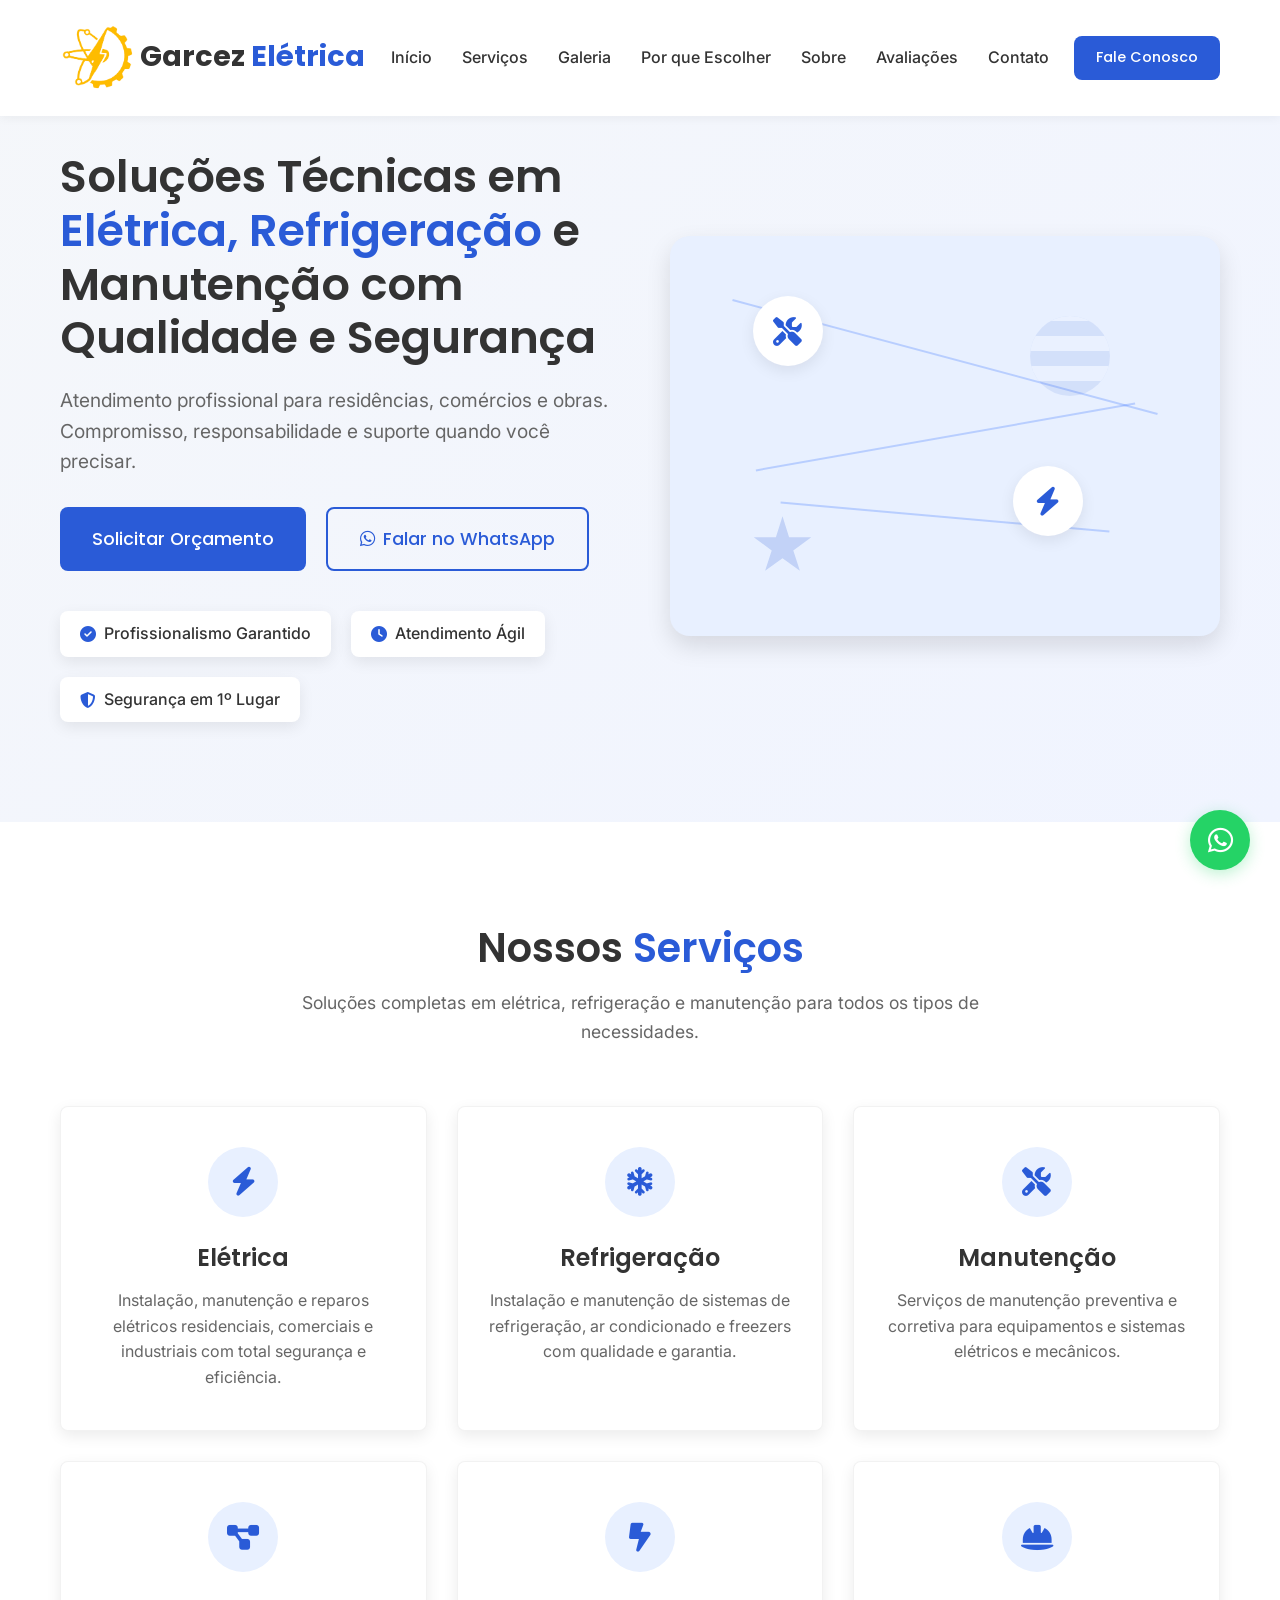
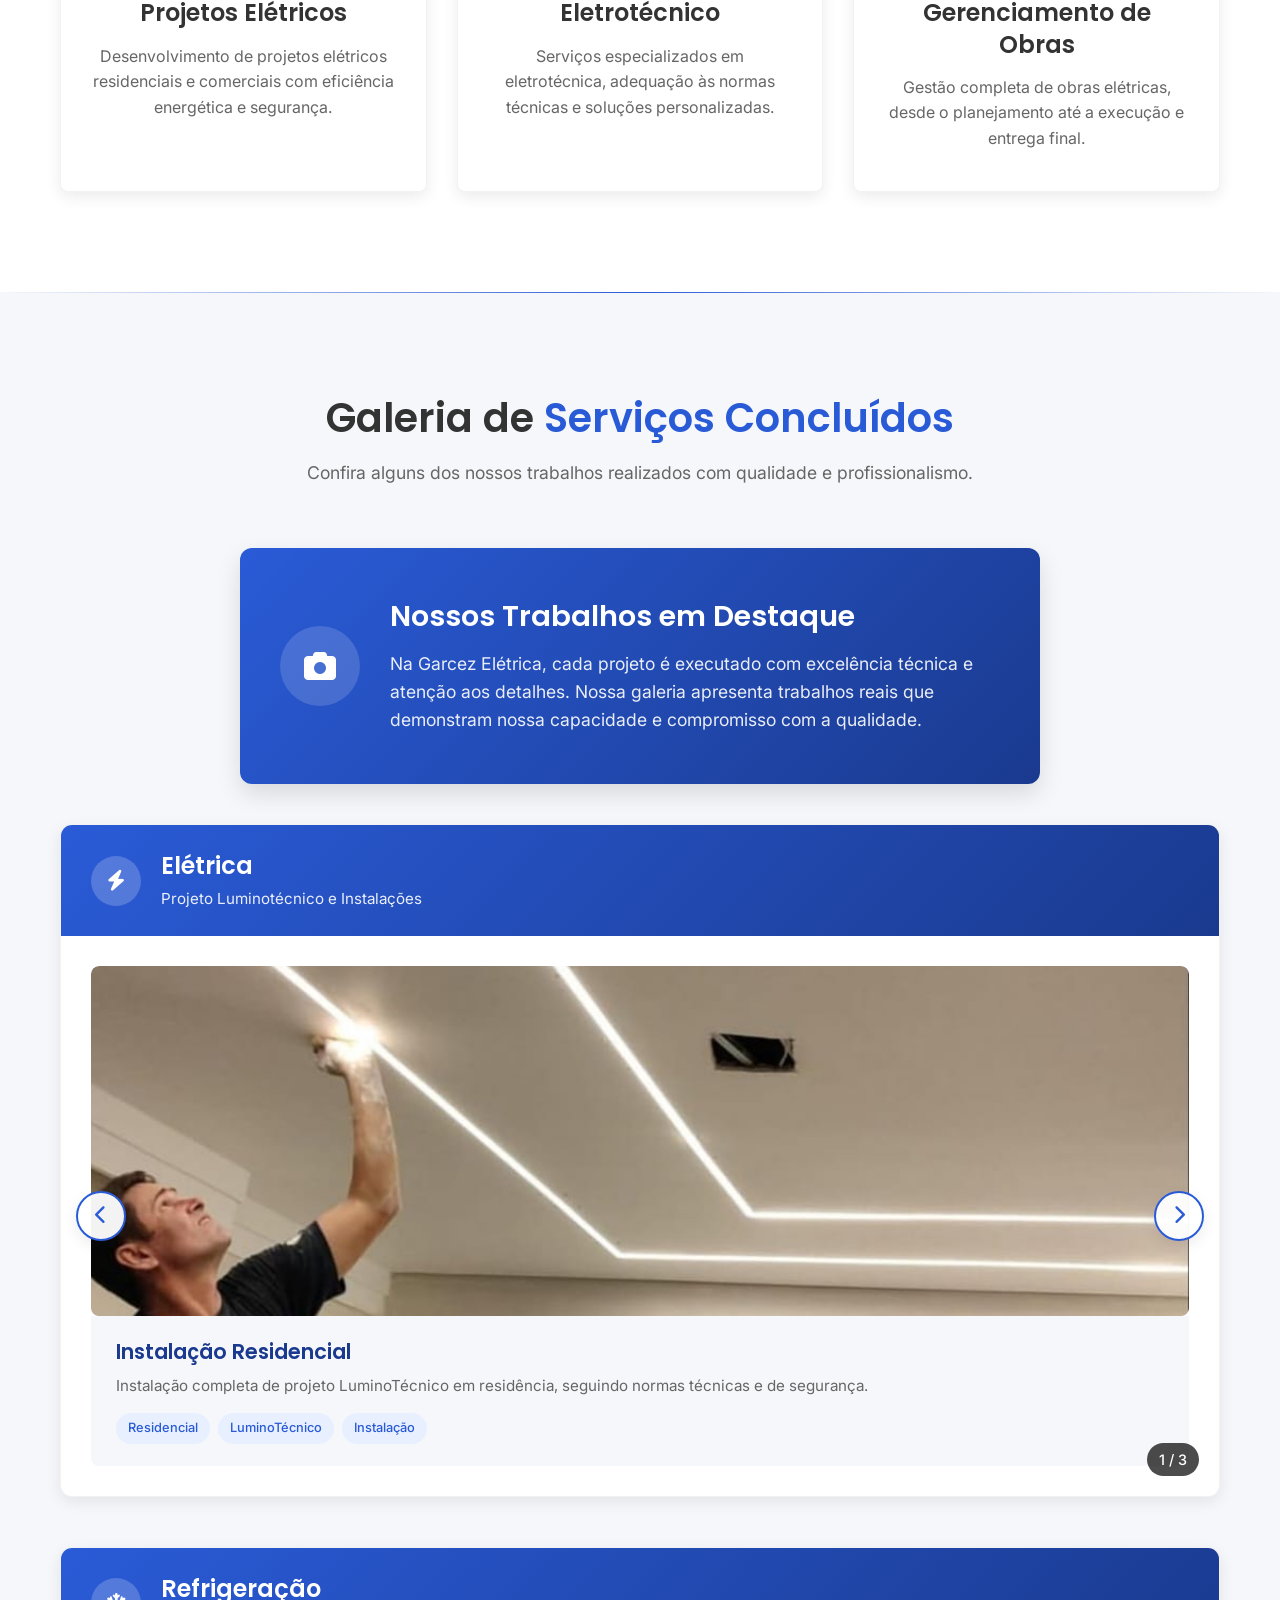
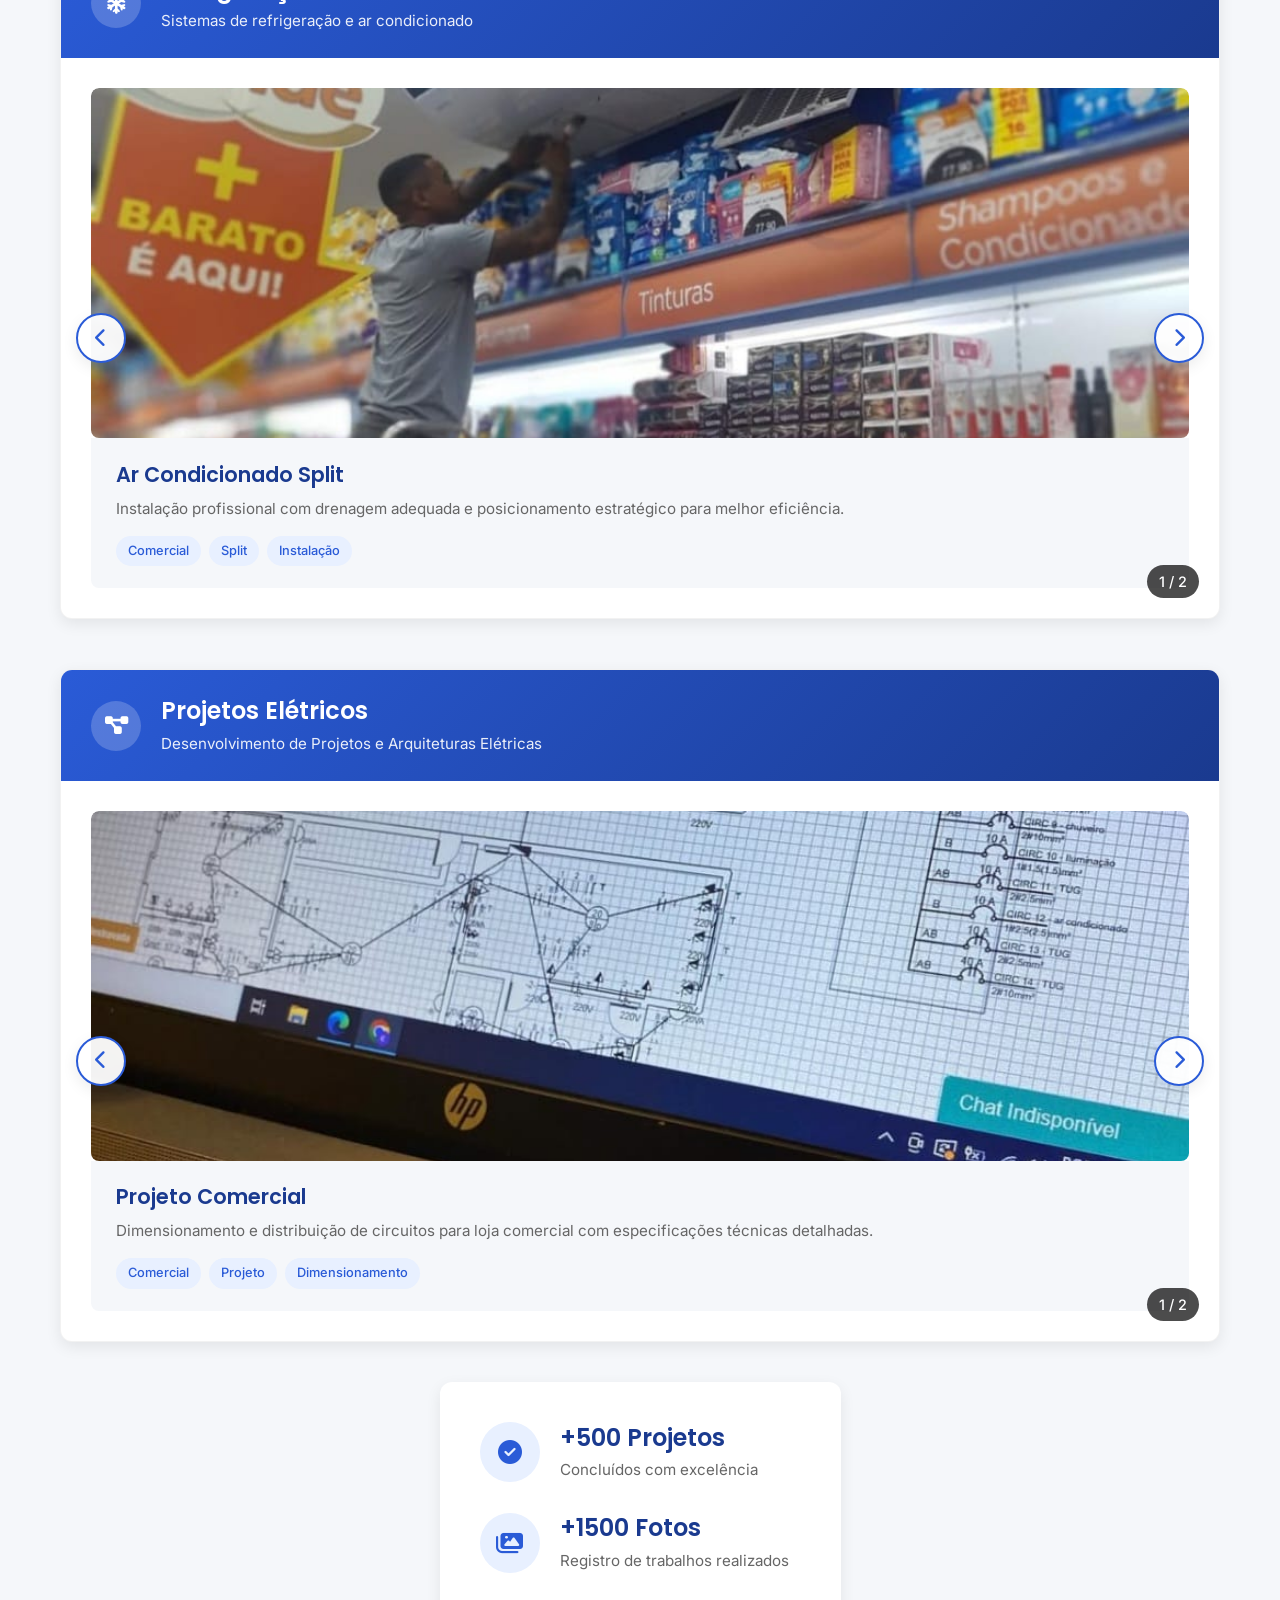
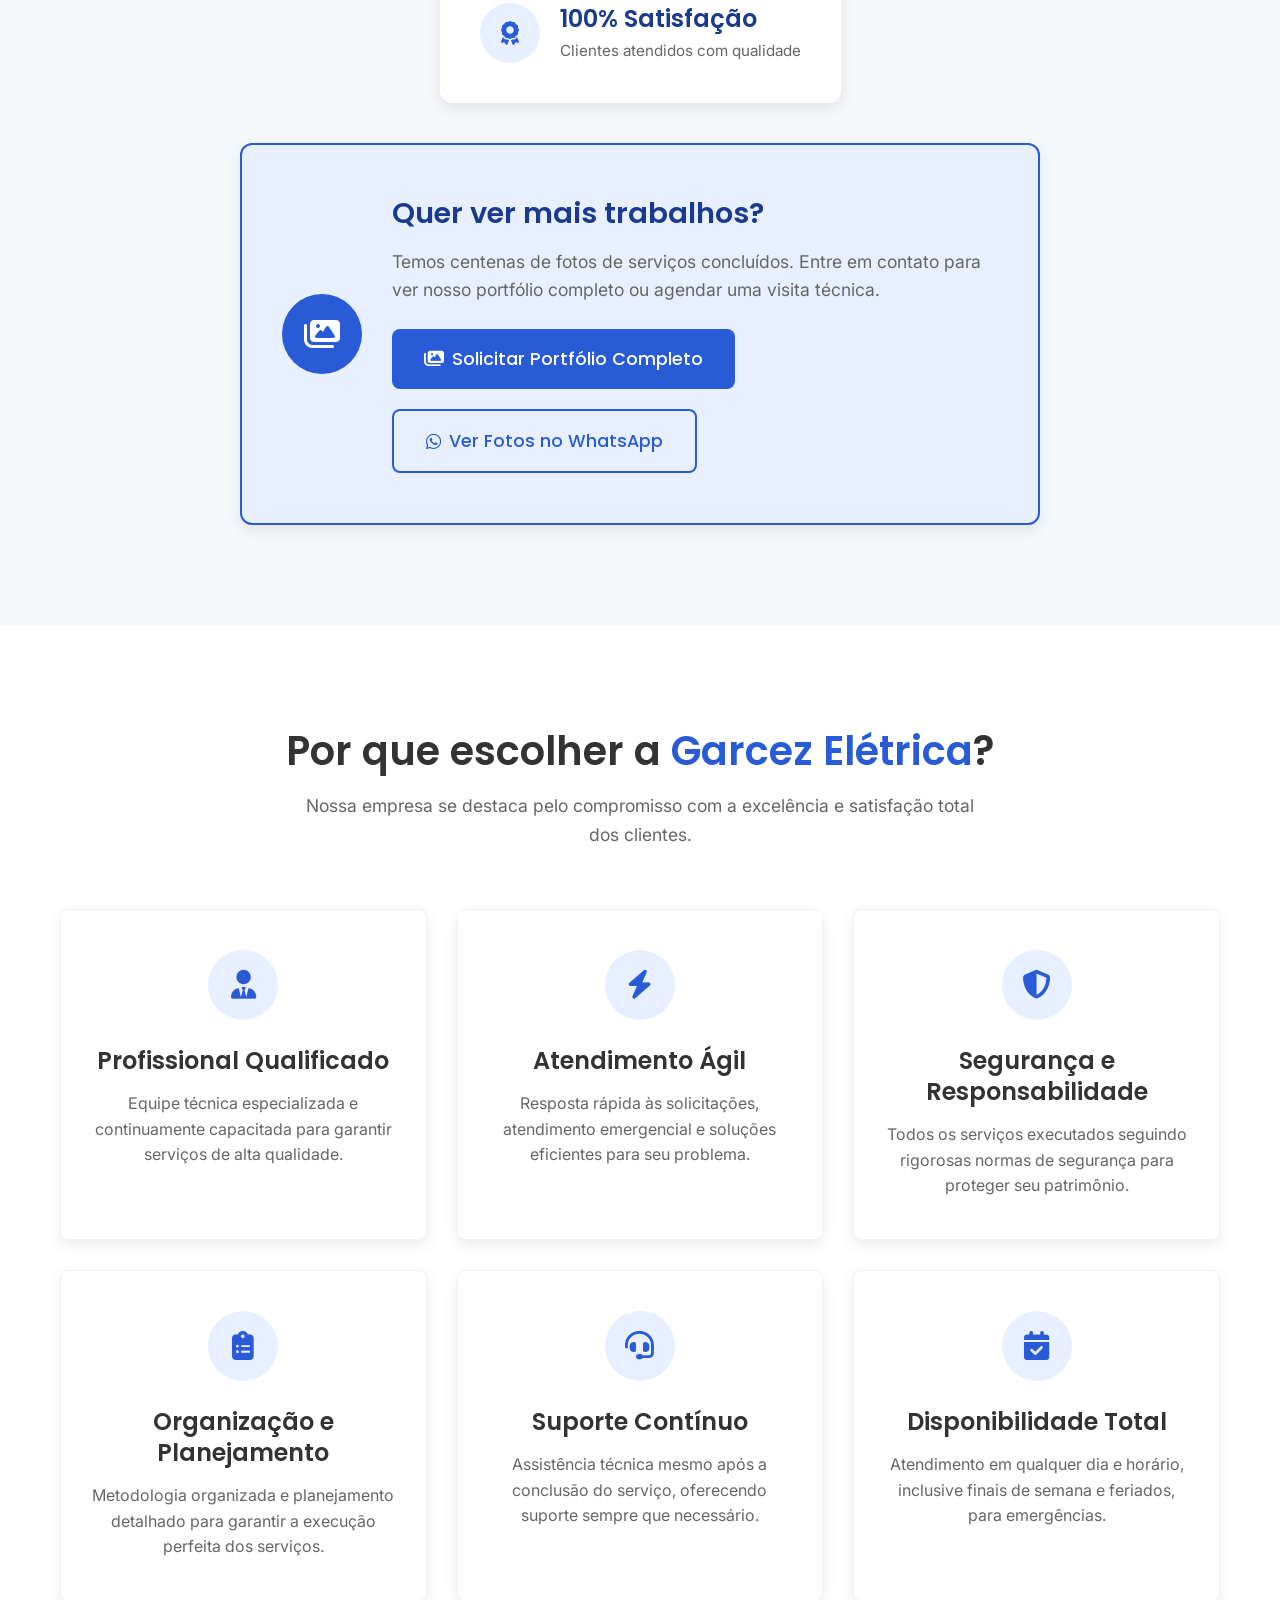
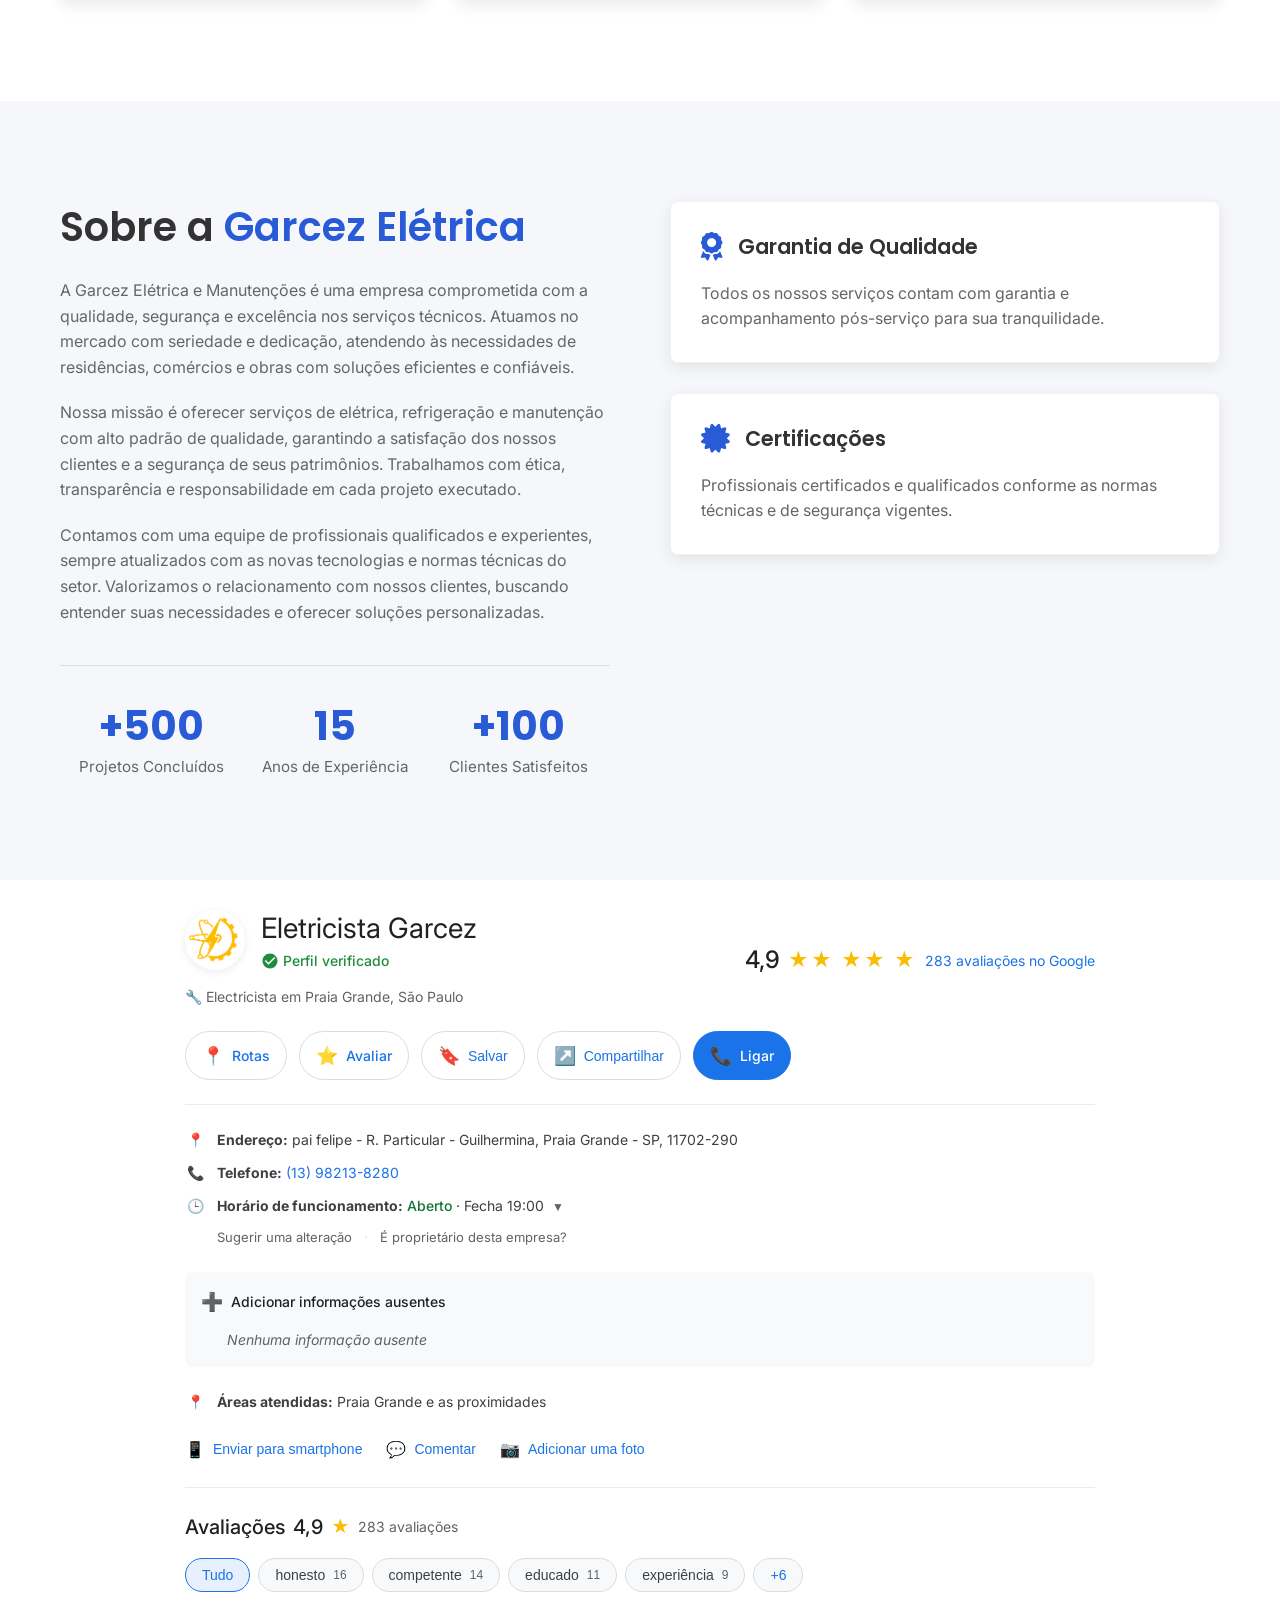
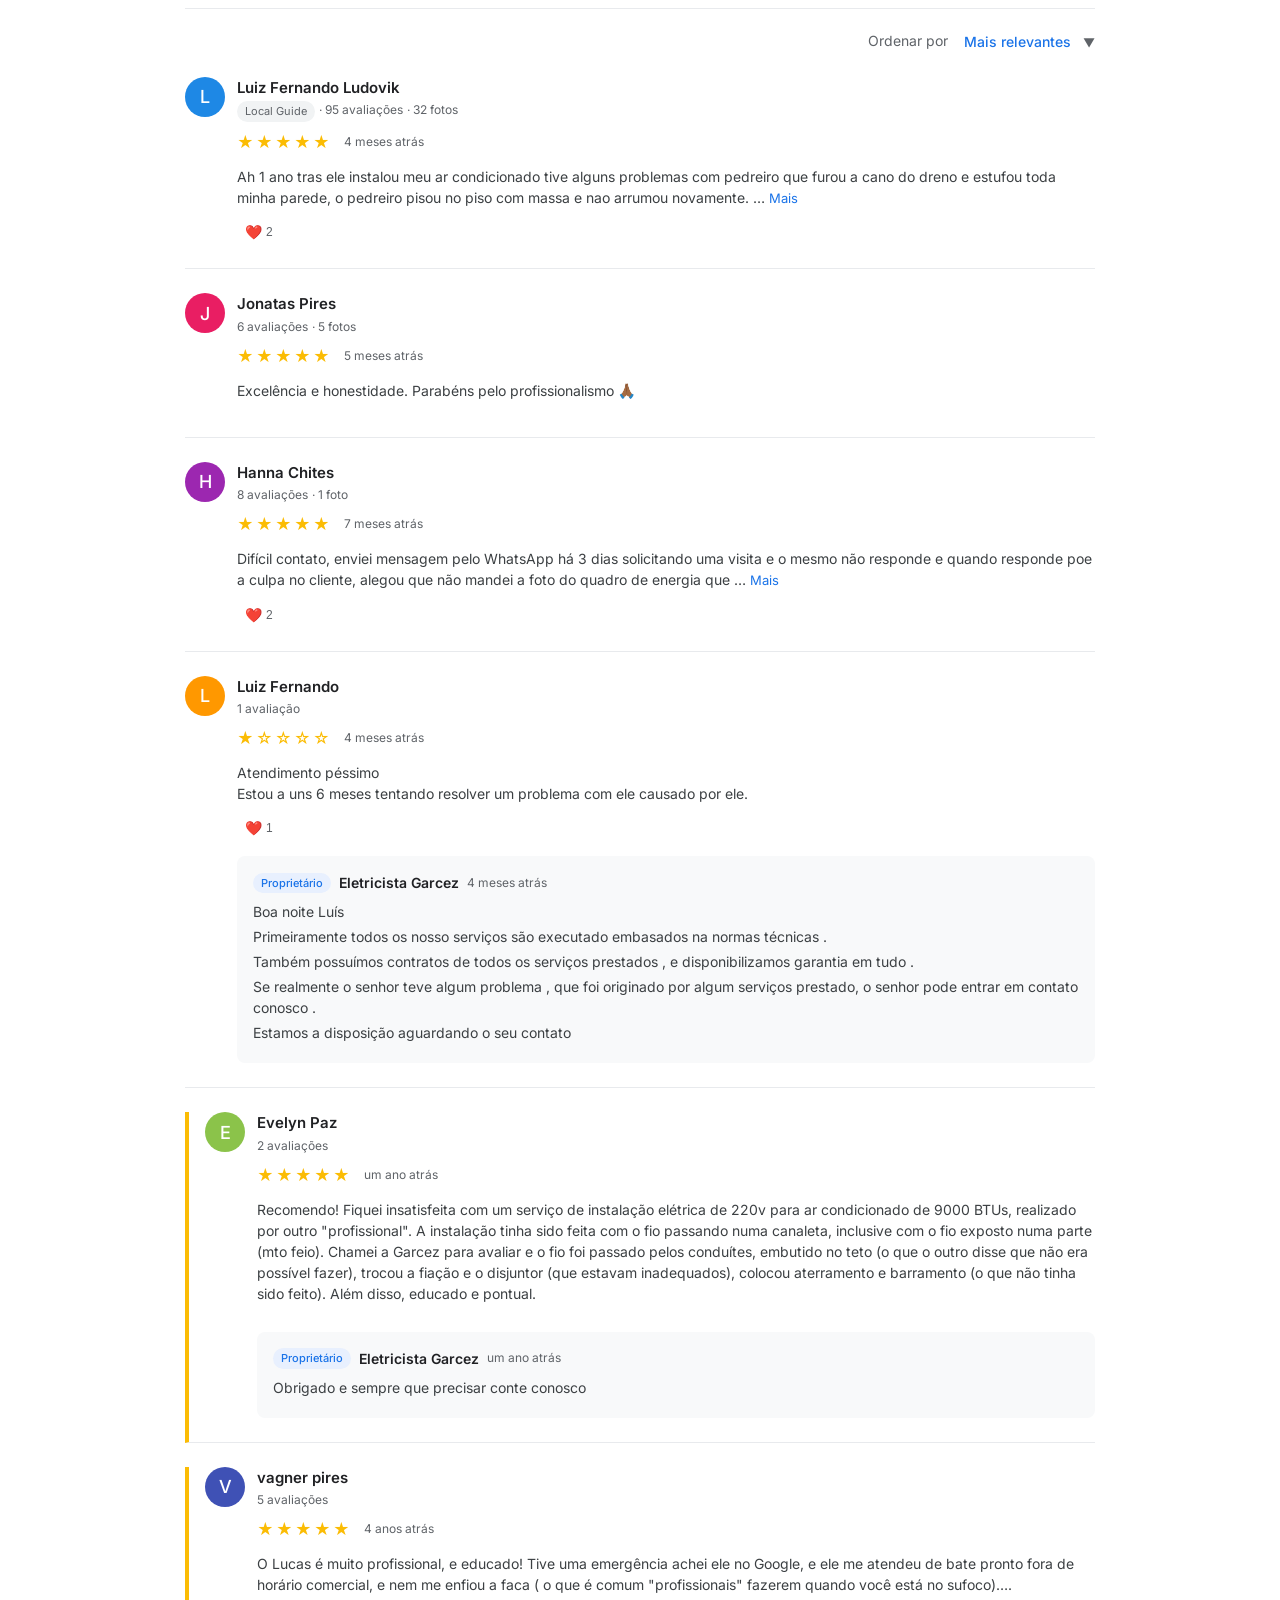
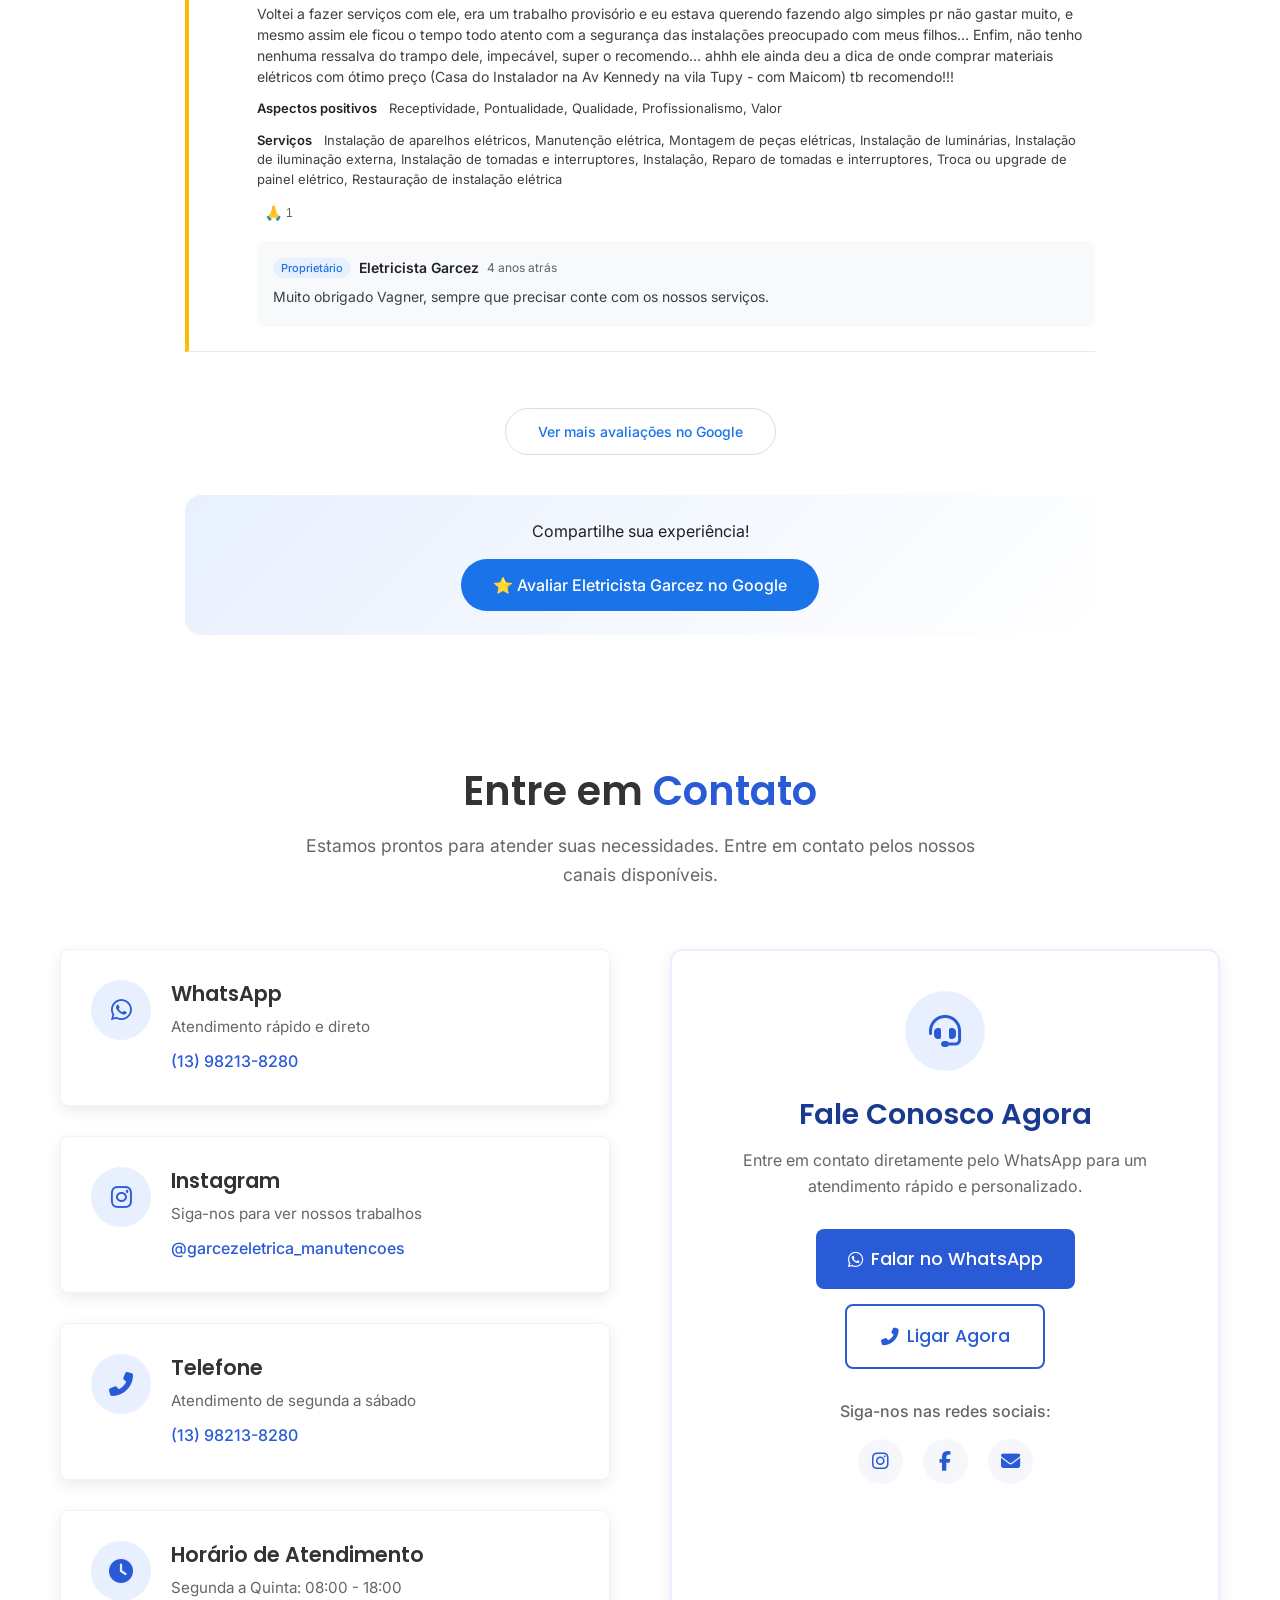
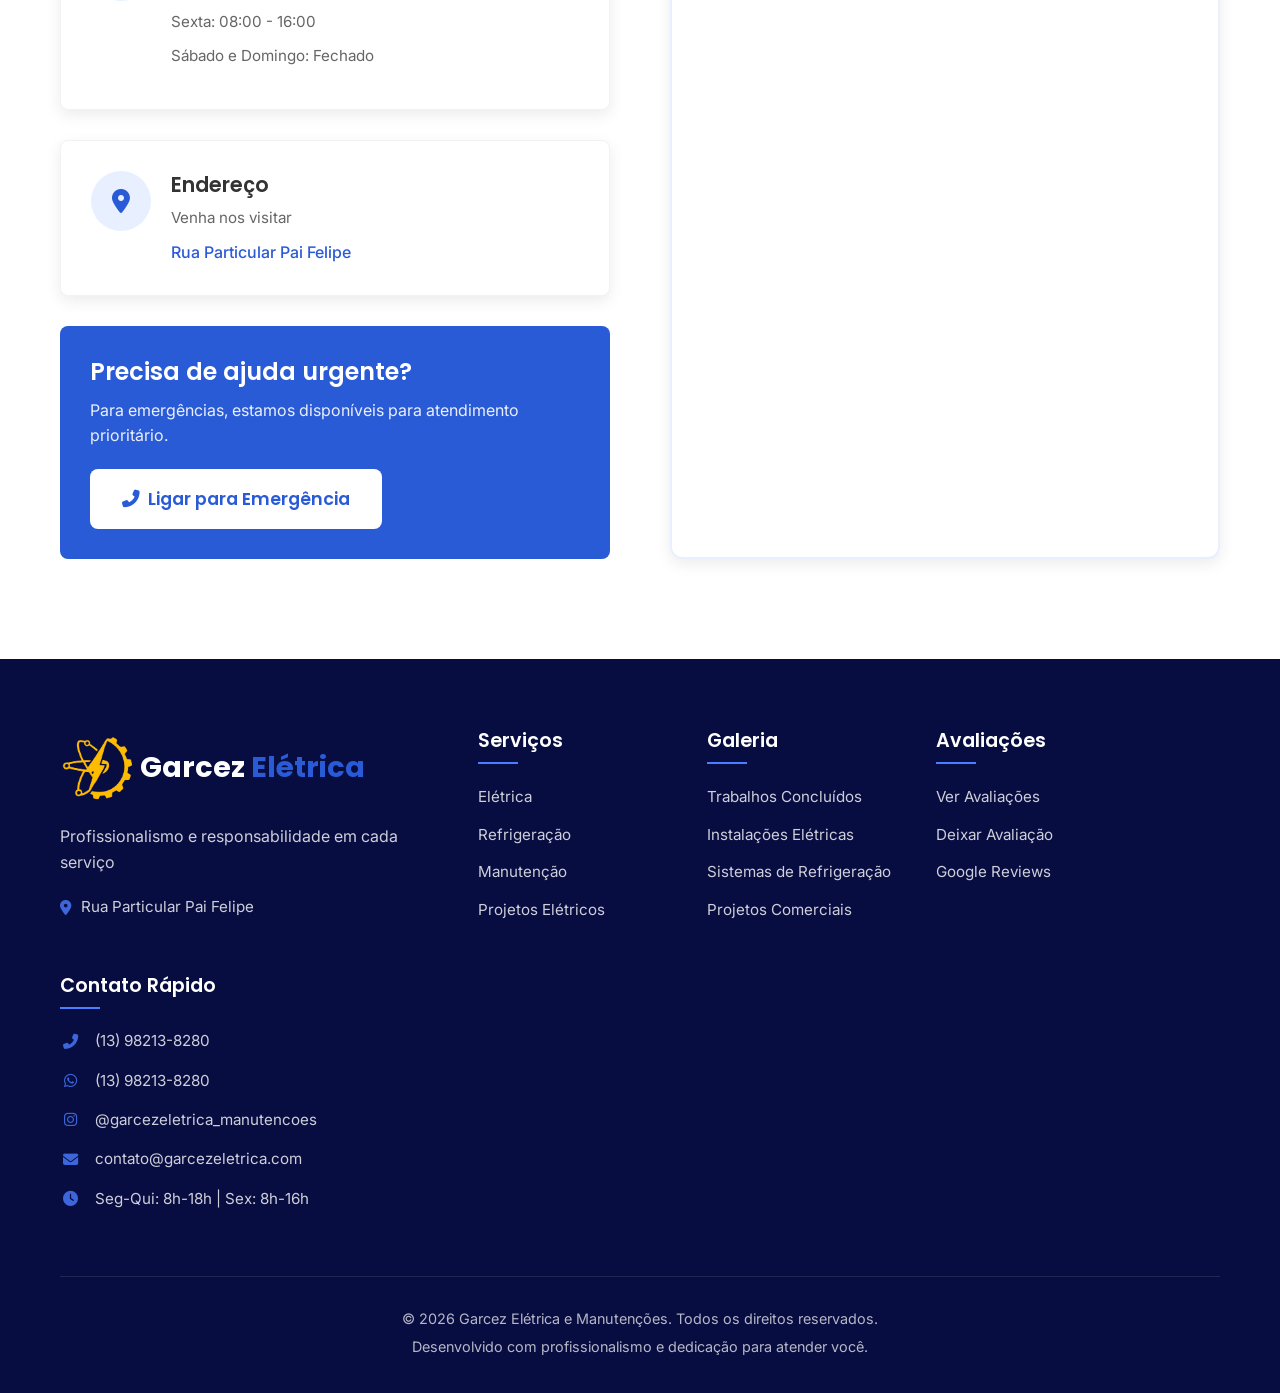
==== commit 19fc298a: "Update index.html" ====
--- a/index.html
+++ b/index.html
@@ -833,7 +833,7 @@
                 </div>
             </div>
             
-            <div class="about-visual">  <!-- ✅ AGORA DENTRO DO about-content -->
+            <div class="about-visual"> 
                 <div class="about-card fade-in">
                     <div class="card-header">
                         <i class="fas fa-award"></i>
@@ -850,35 +850,11 @@
                     <p>Profissionais certificados e qualificados conforme as normas técnicas e de segurança vigentes.</p>
                 </div>
             </div>
-        </div>  <!-- ✅ FECHA about-content CORRETAMENTE -->
+        </div>  
     </div>
 </section>
                 
-                <div class="about-visual">
-                    <div class="about-card fade-in">
-                        <div class="card-header">
-                            <i class="fas fa-award"></i>
-                            <h3>Garantia de Qualidade</h3>
-                        </div>
-                        <p>Todos os nossos serviços contam com garantia e acompanhamento pós-serviço para sua tranquilidade.</p>
-                    </div>
-                    
-                    <div class="about-card fade-in">
-                        <div class="card-header">
-                            <i class="fas fa-certificate"></i>
-                            <h3>Certificações</h3>
-                        </div>
-                        <p>Profissionais certificados e qualificados conforme as normas técnicas e de segurança vigentes.</p>
-                    </div>
-                </div>
-            </div>
-        </div>
-    </section>
-
-    <!-- ============================================
-     PERFIL GOOGLE MEU NEGÓCIO - VERSÃO REAL
-     COM ÍCONE DA EMPRESA E SEM SUGESTÃO DE WEBSITE
-     ============================================ -->
+                
 <section class="google-exact-profile" id="avaliacoes">
     <div class="container">
         
@@ -1533,4 +1509,5 @@
     <script src="script.js"></script>
     
 </body>
-</html>+
+</html>
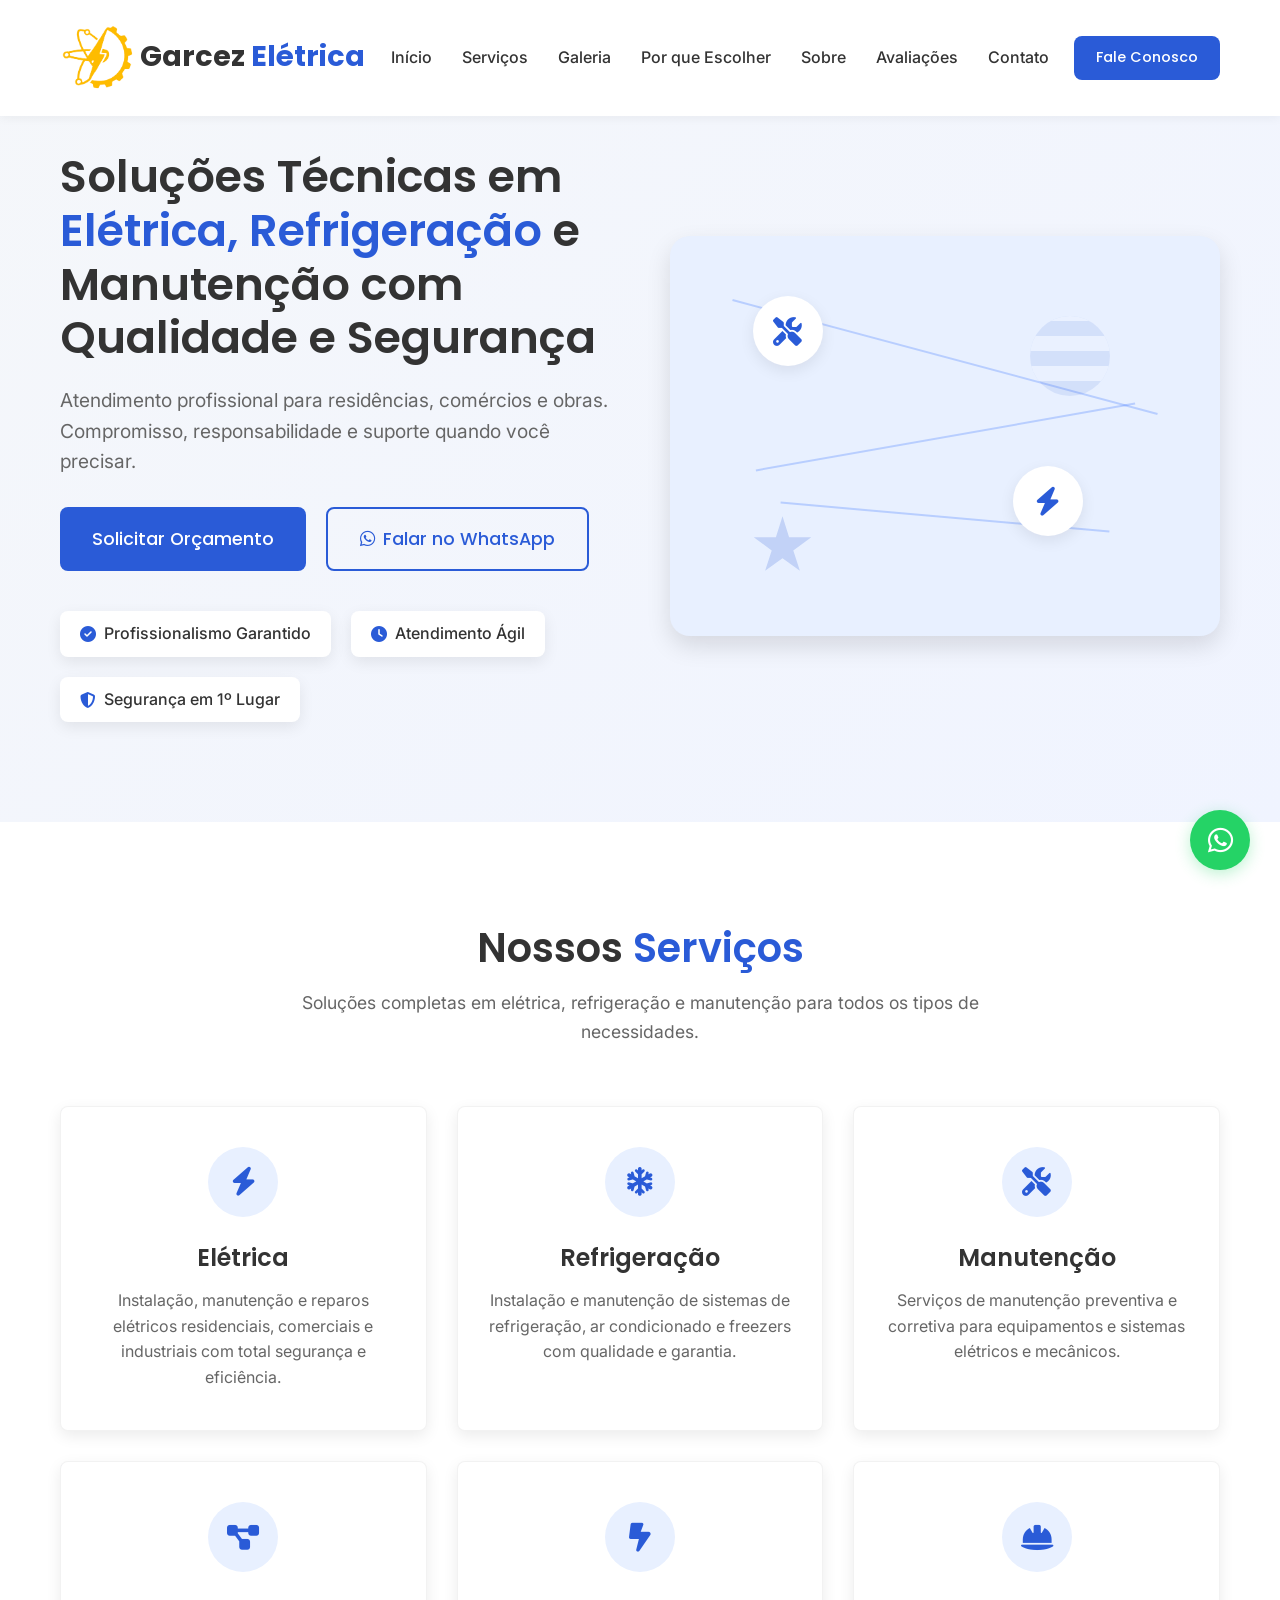
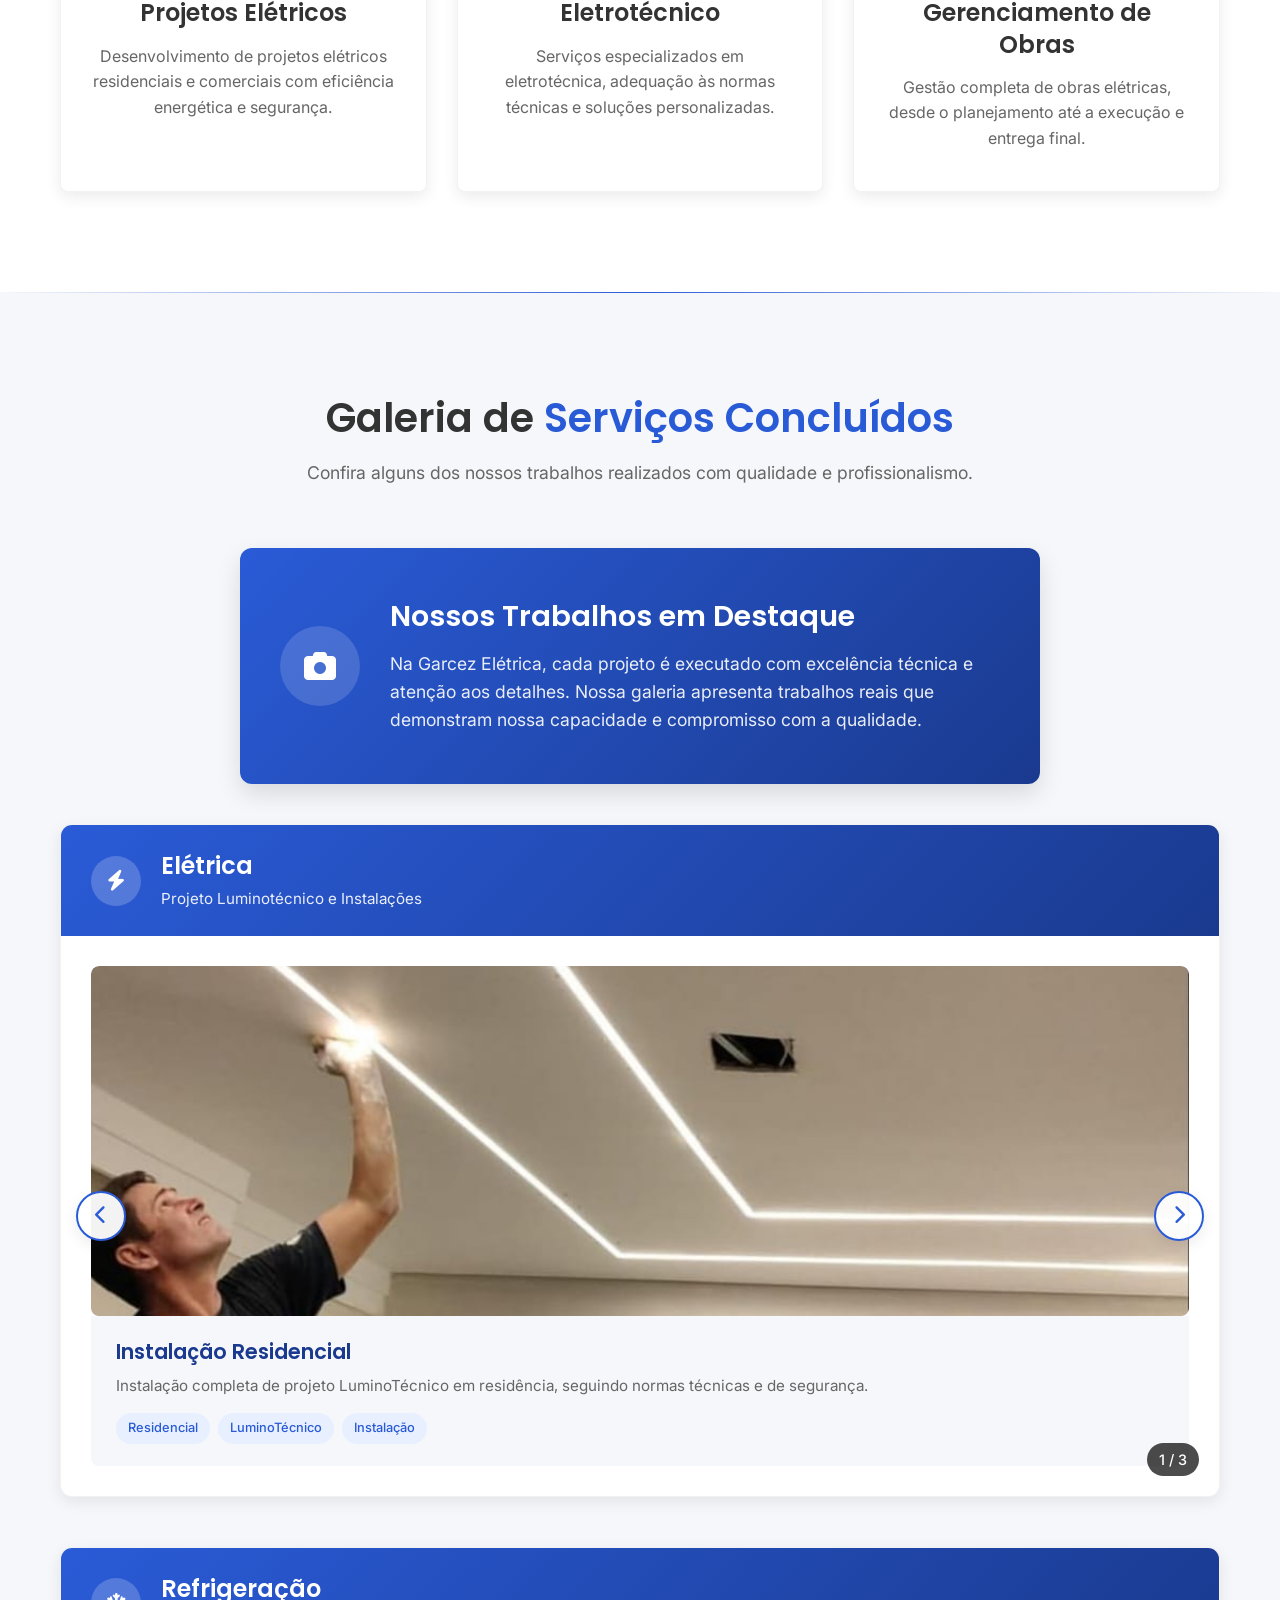
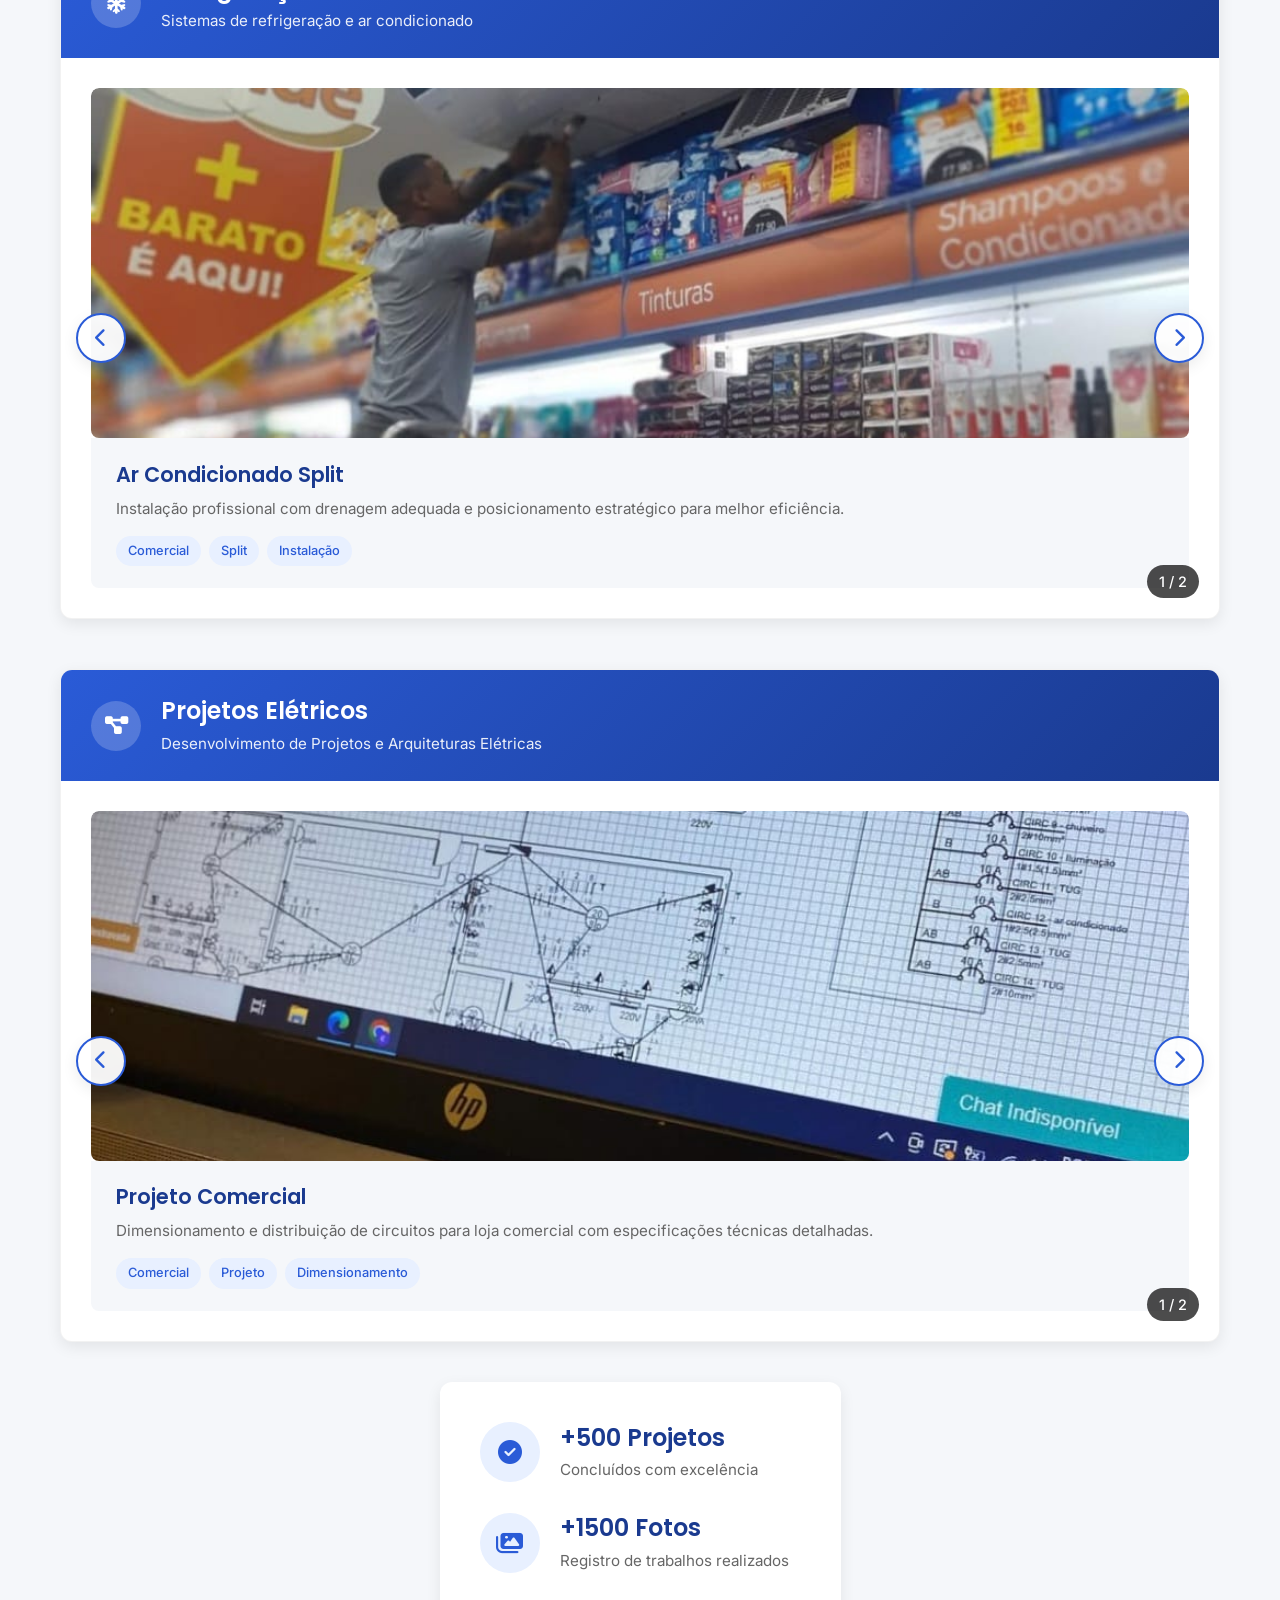
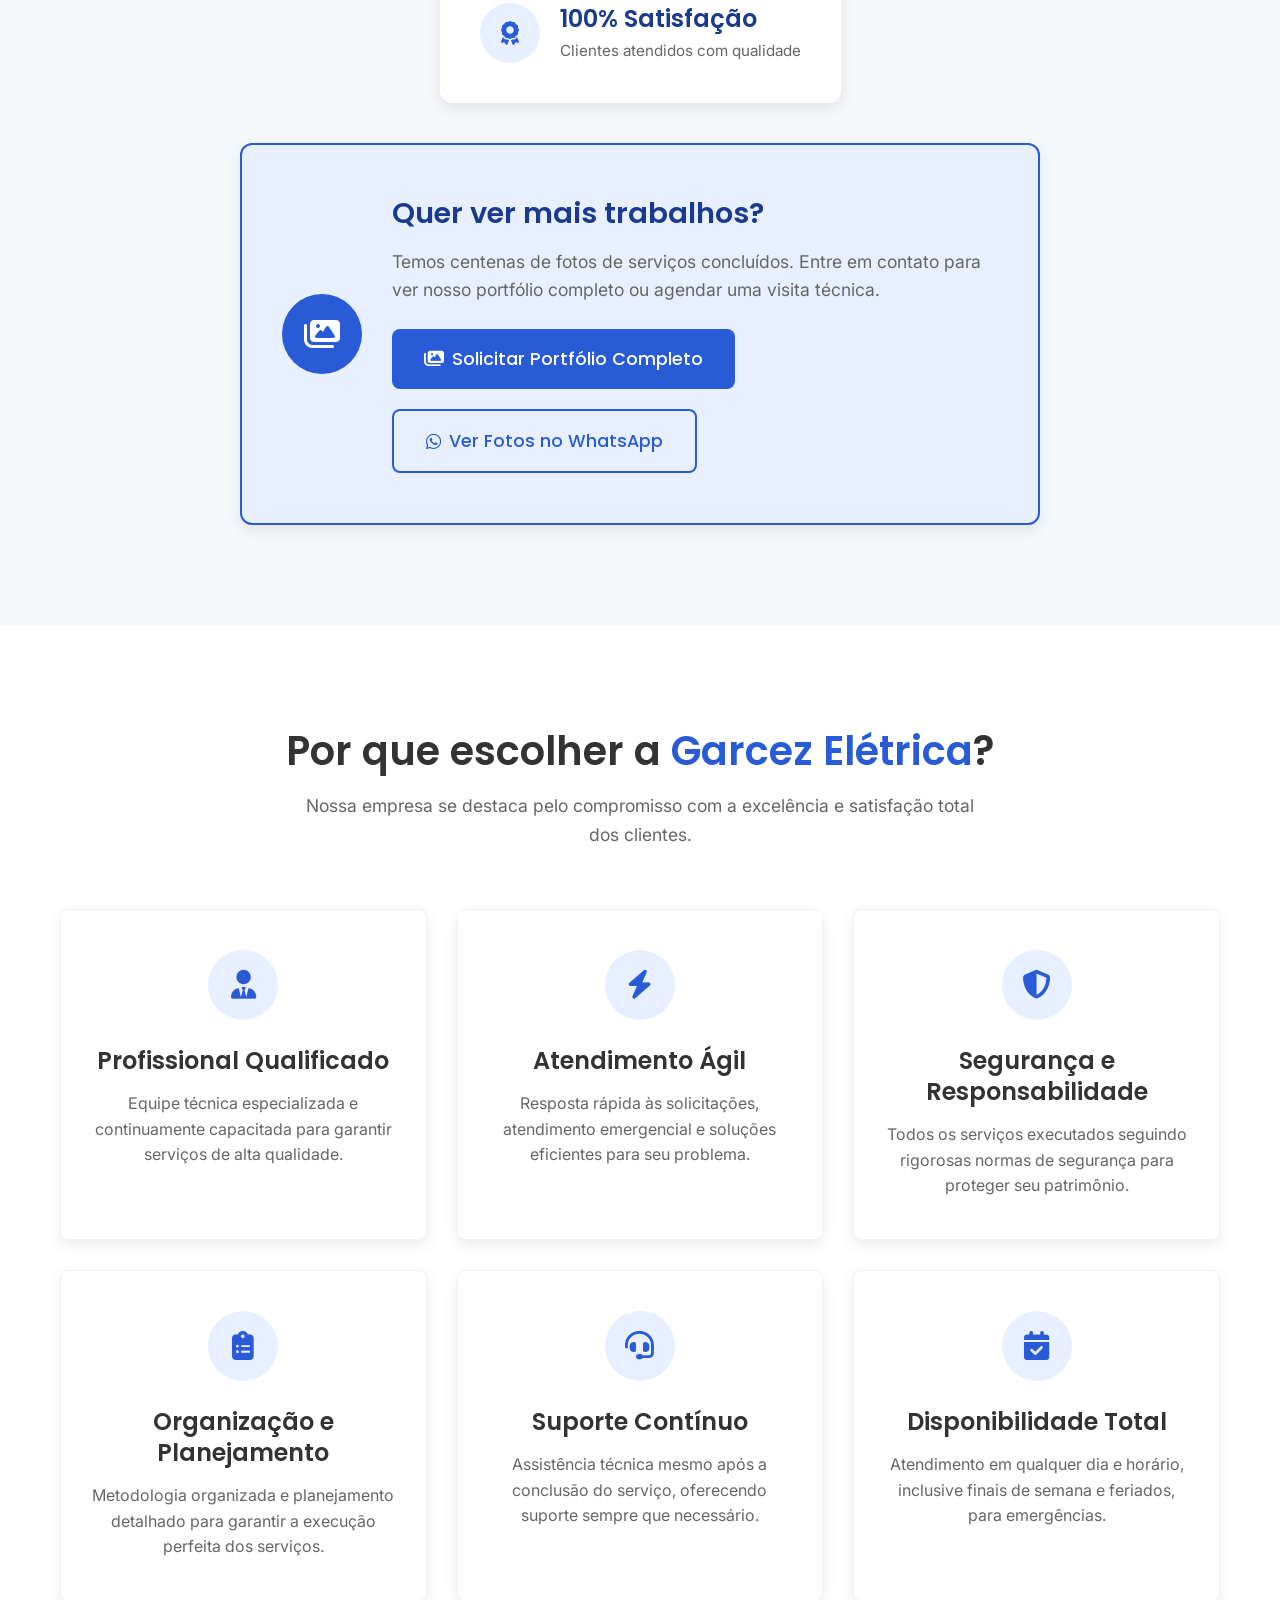
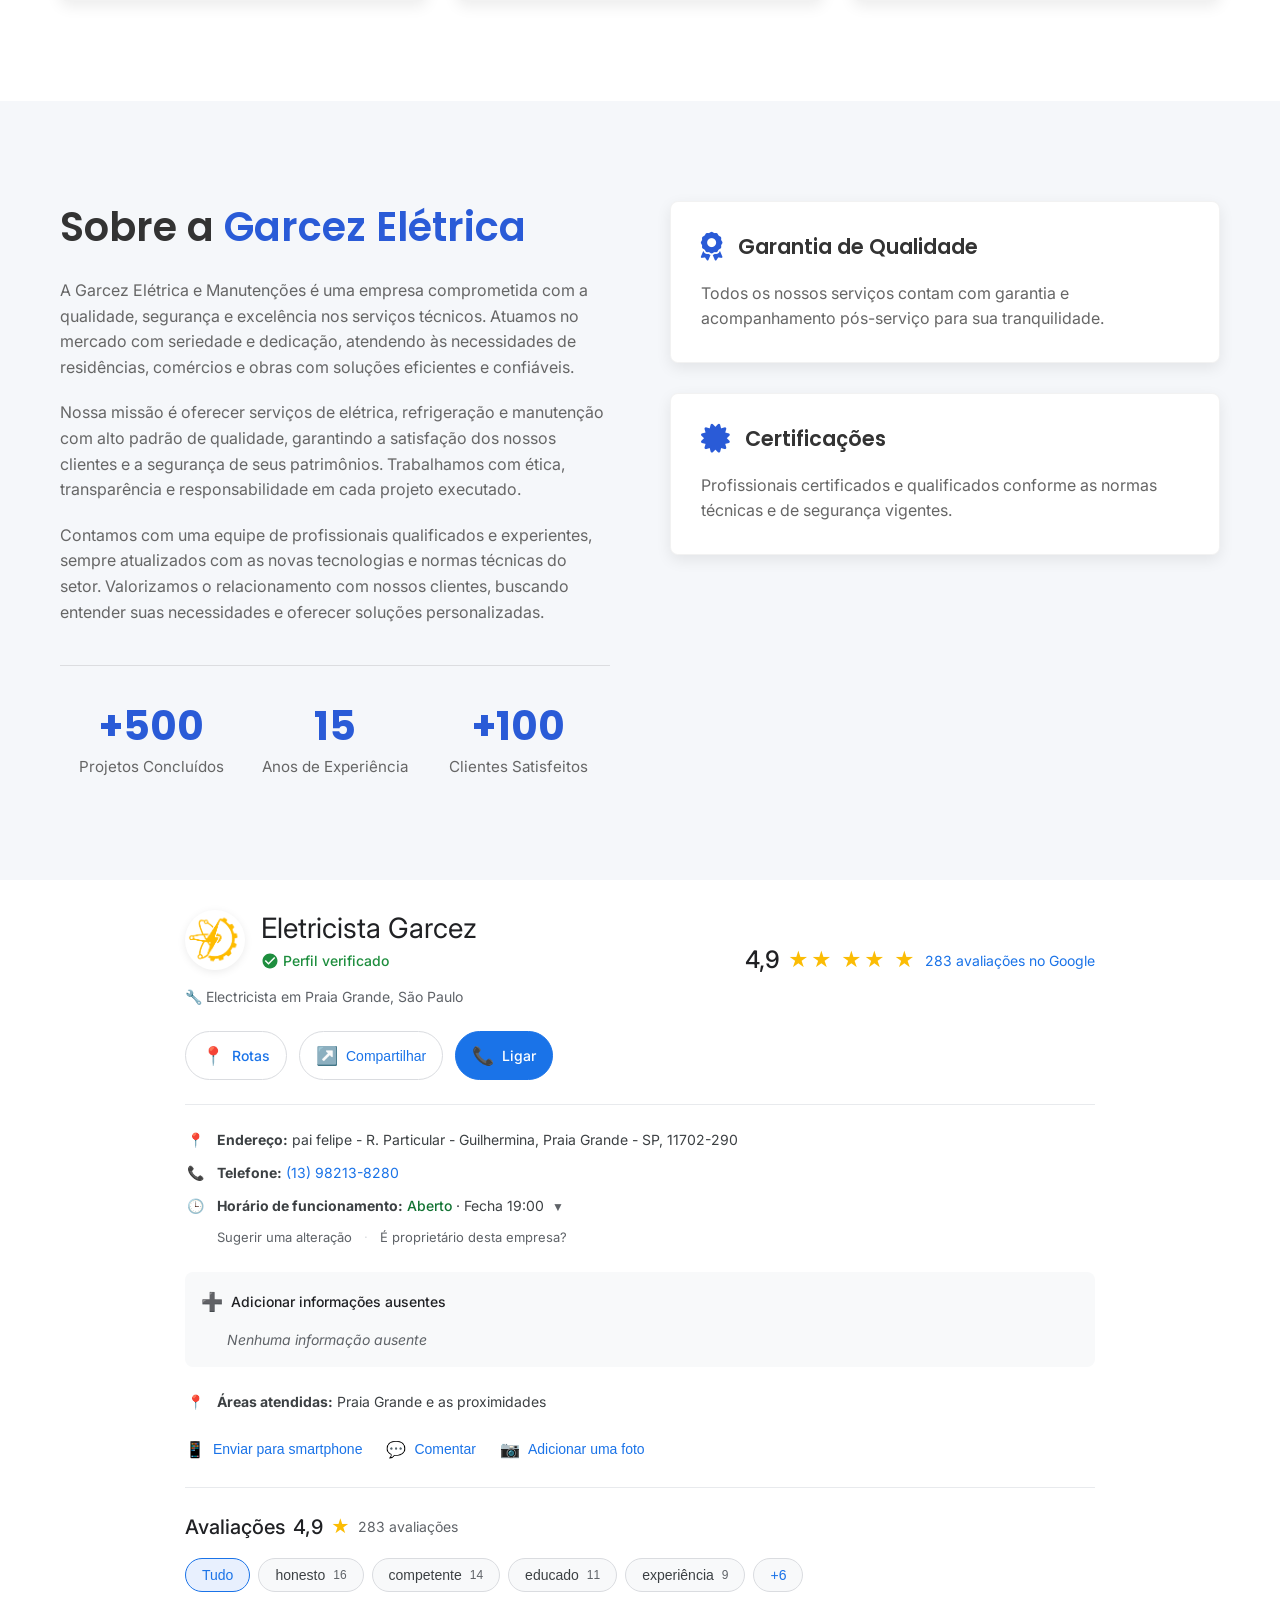
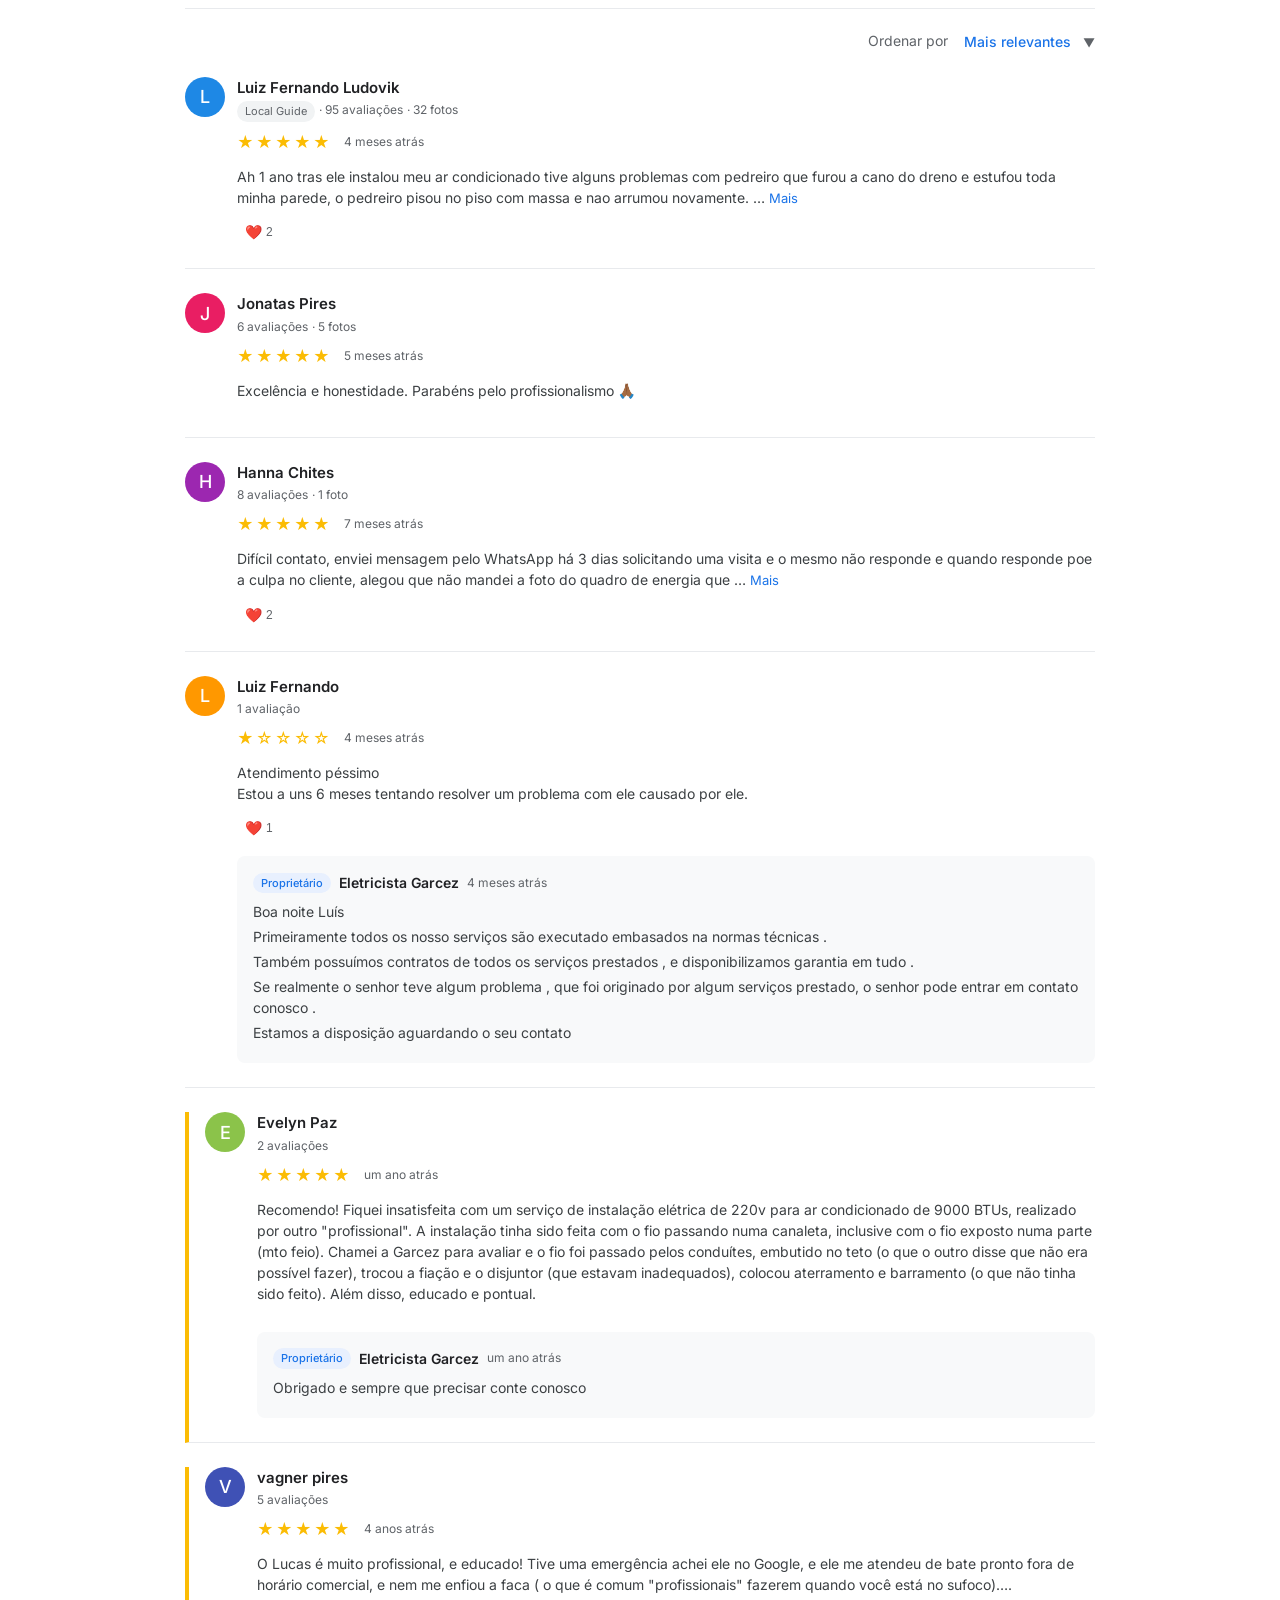
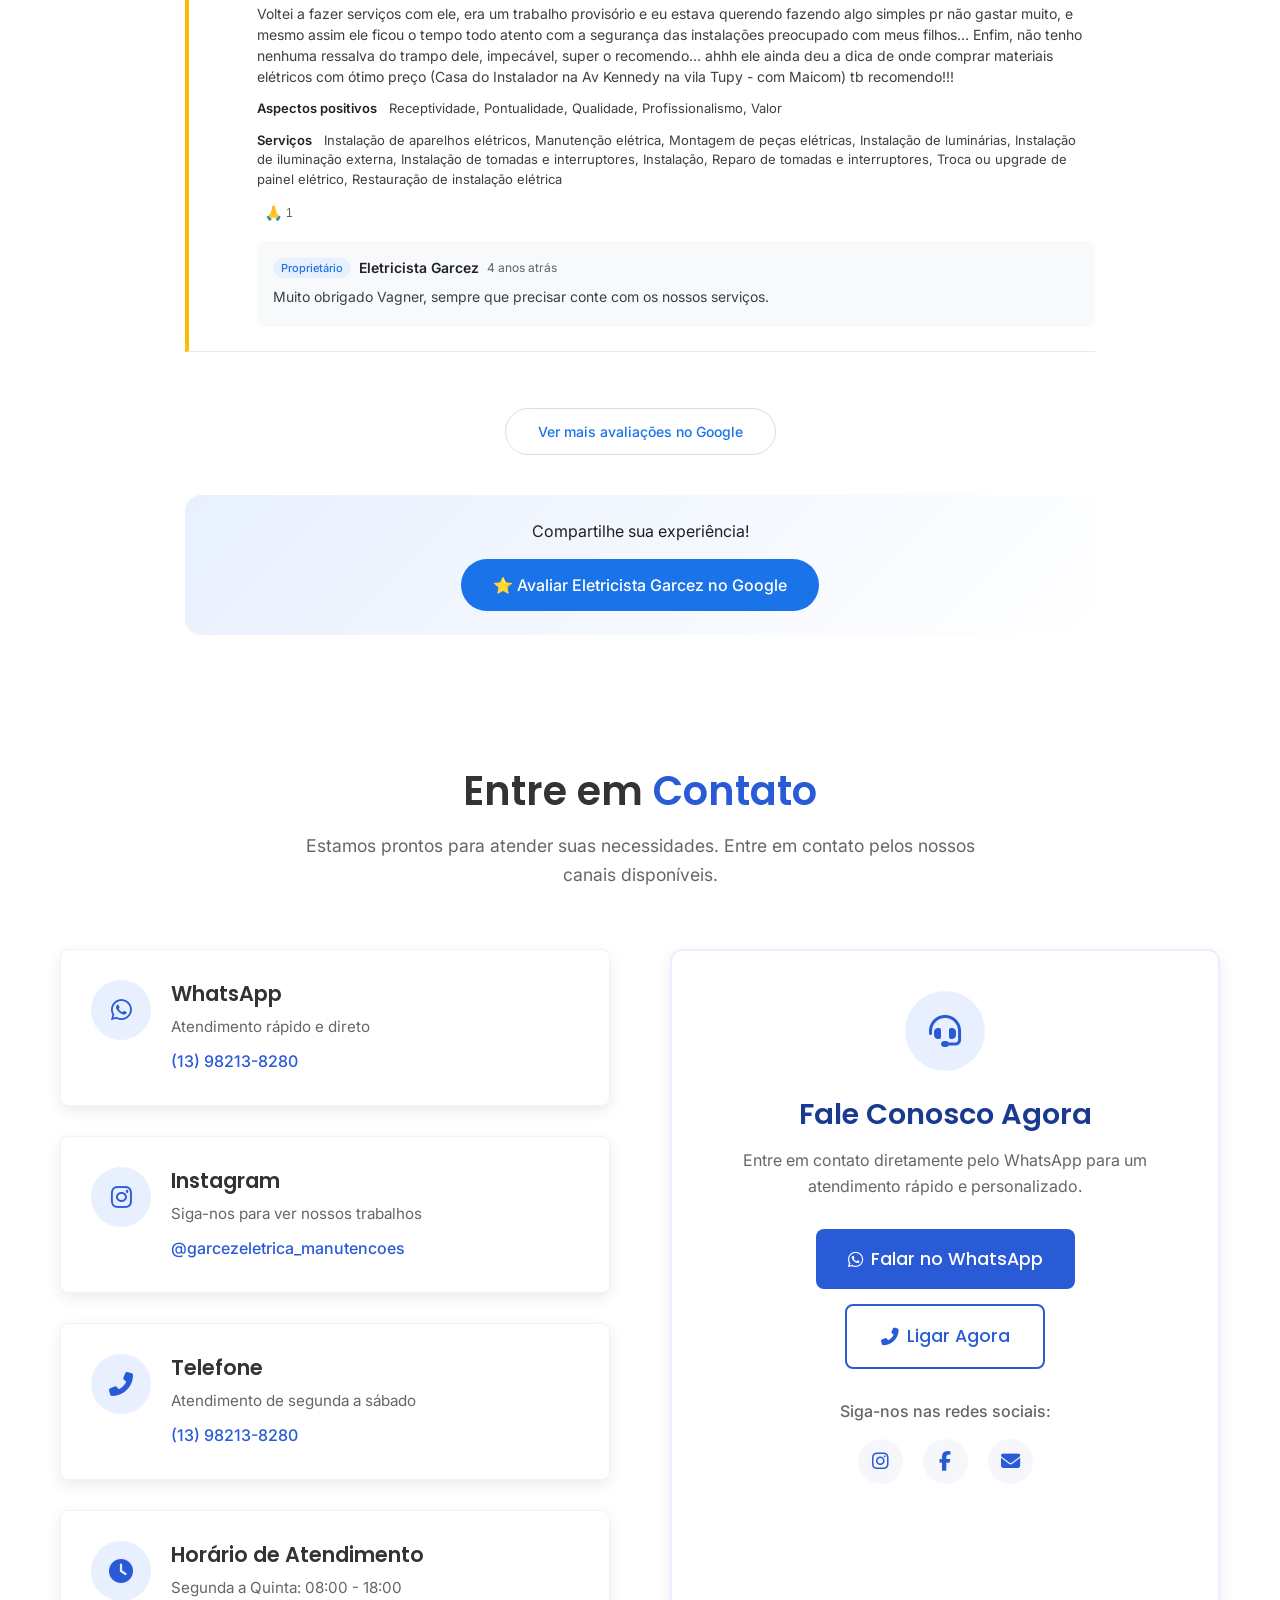
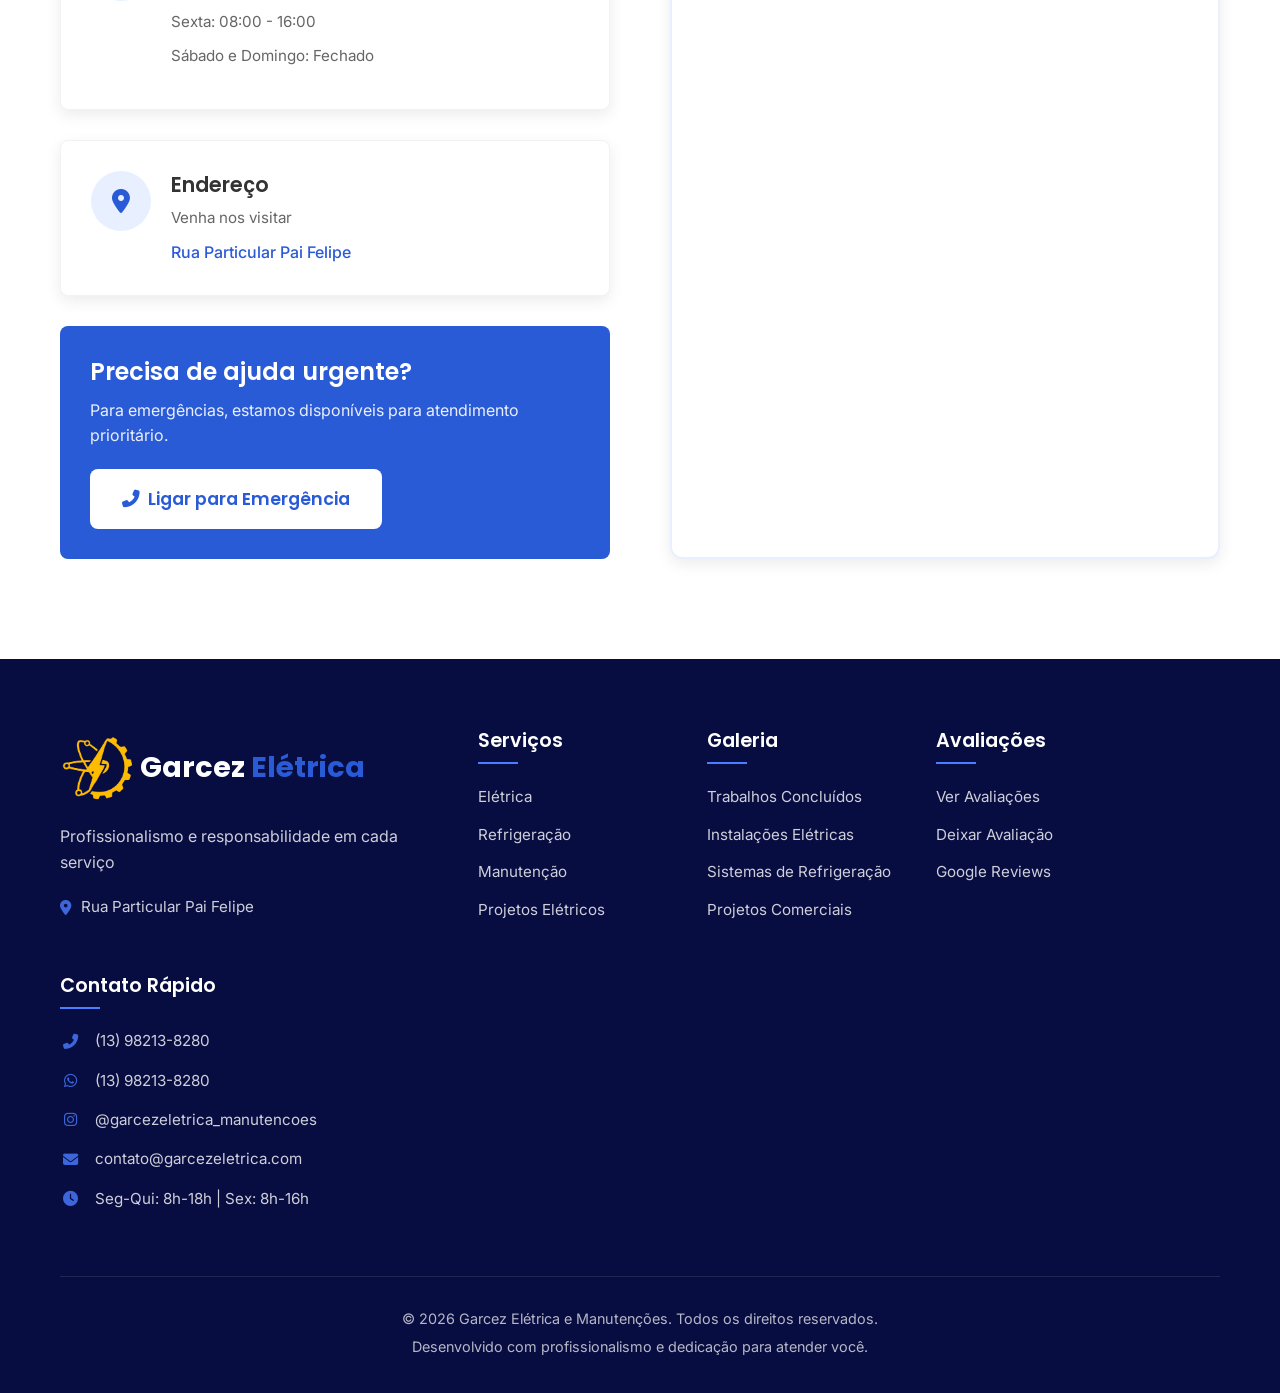
==== commit d2ed740f: "Update index.html" ====
--- a/index.html
+++ b/index.html
@@ -899,14 +899,6 @@
                 <span class="g-action-icon">📍</span>
                 Rotas
             </a>
-            <a href="https://search.google.com/local/writereview?placeid=0x94ce1d324d3a59af:0x87156c3451194a17" target="_blank" class="g-action-btn">
-                <span class="g-action-icon">⭐</span>
-                Avaliar
-            </a>
-            <button class="g-action-btn" onclick="alert('Adicionado aos salvos!');">
-                <span class="g-action-icon">🔖</span>
-                Salvar
-            </button>
             <button class="g-action-btn" onclick="shareGoogleProfile();">
                 <span class="g-action-icon">↗️</span>
                 Compartilhar
@@ -1511,3 +1503,4 @@
 </body>
 
 </html>
+
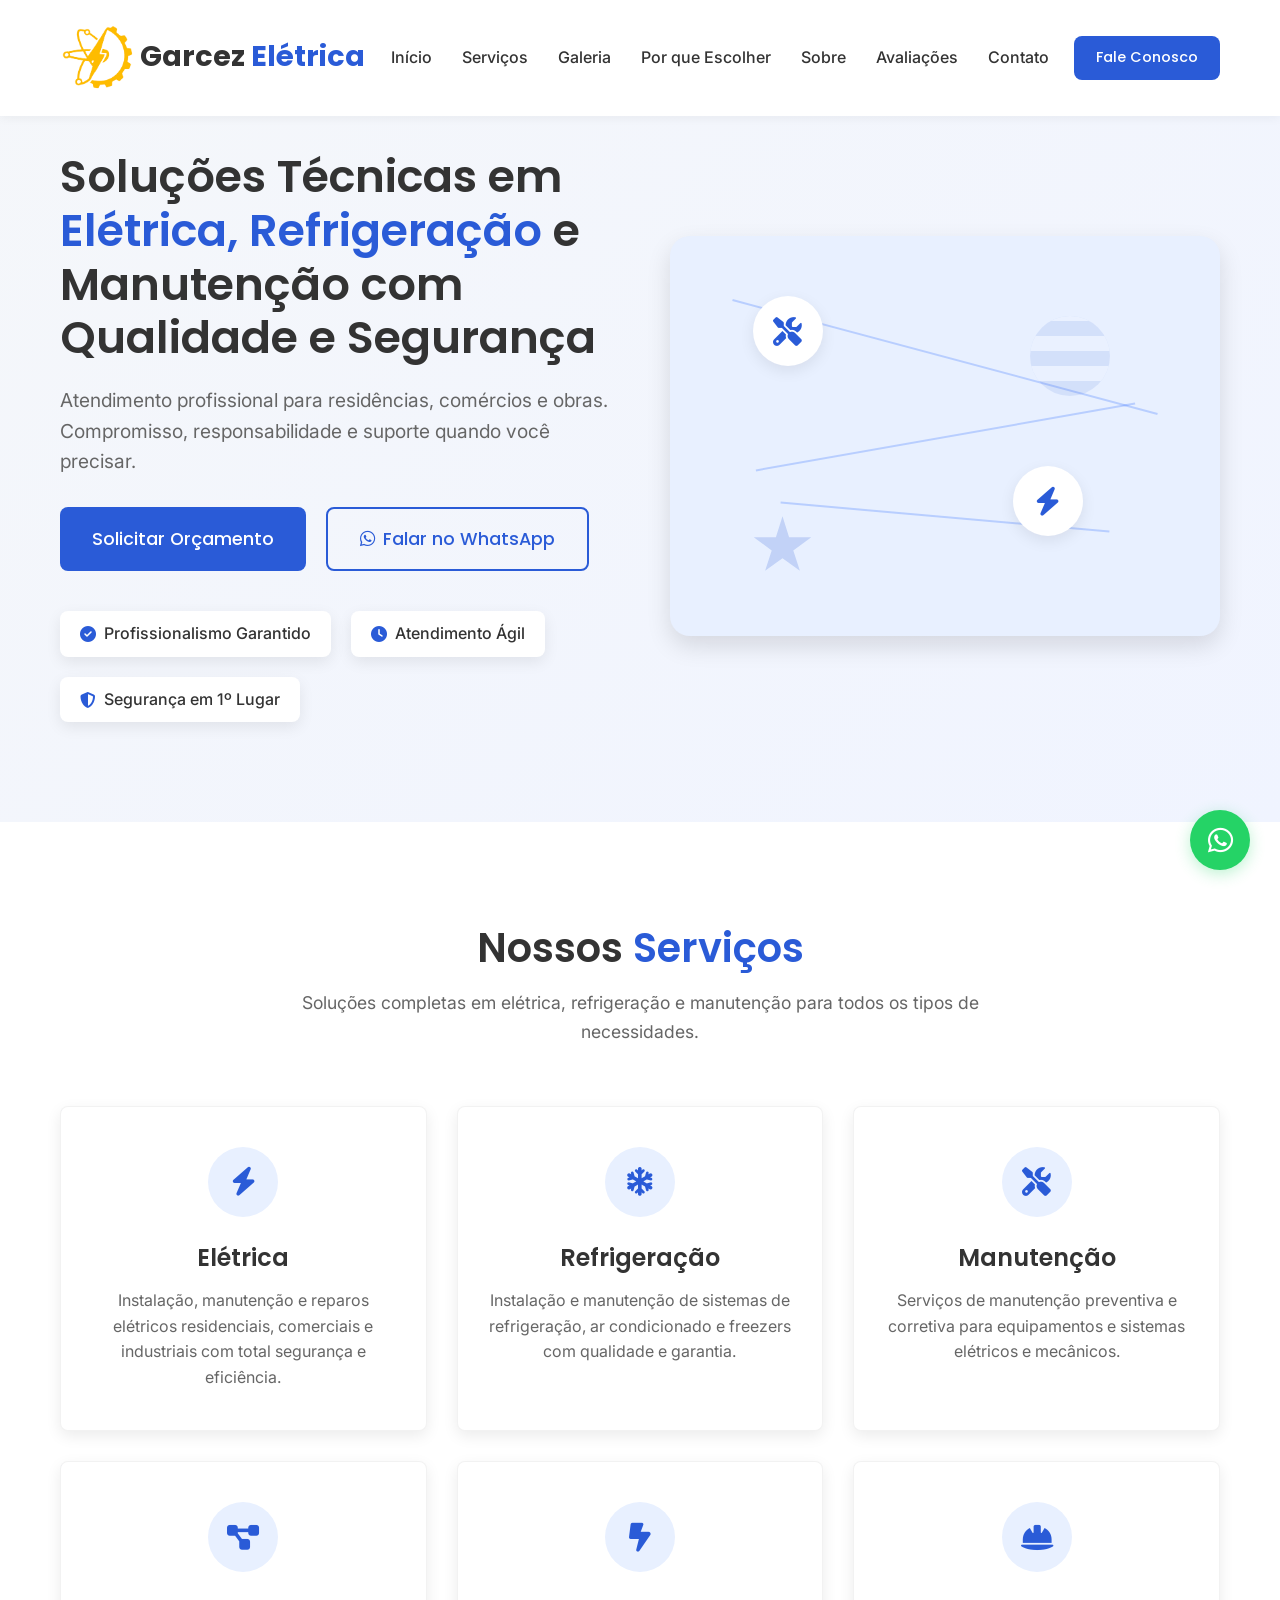
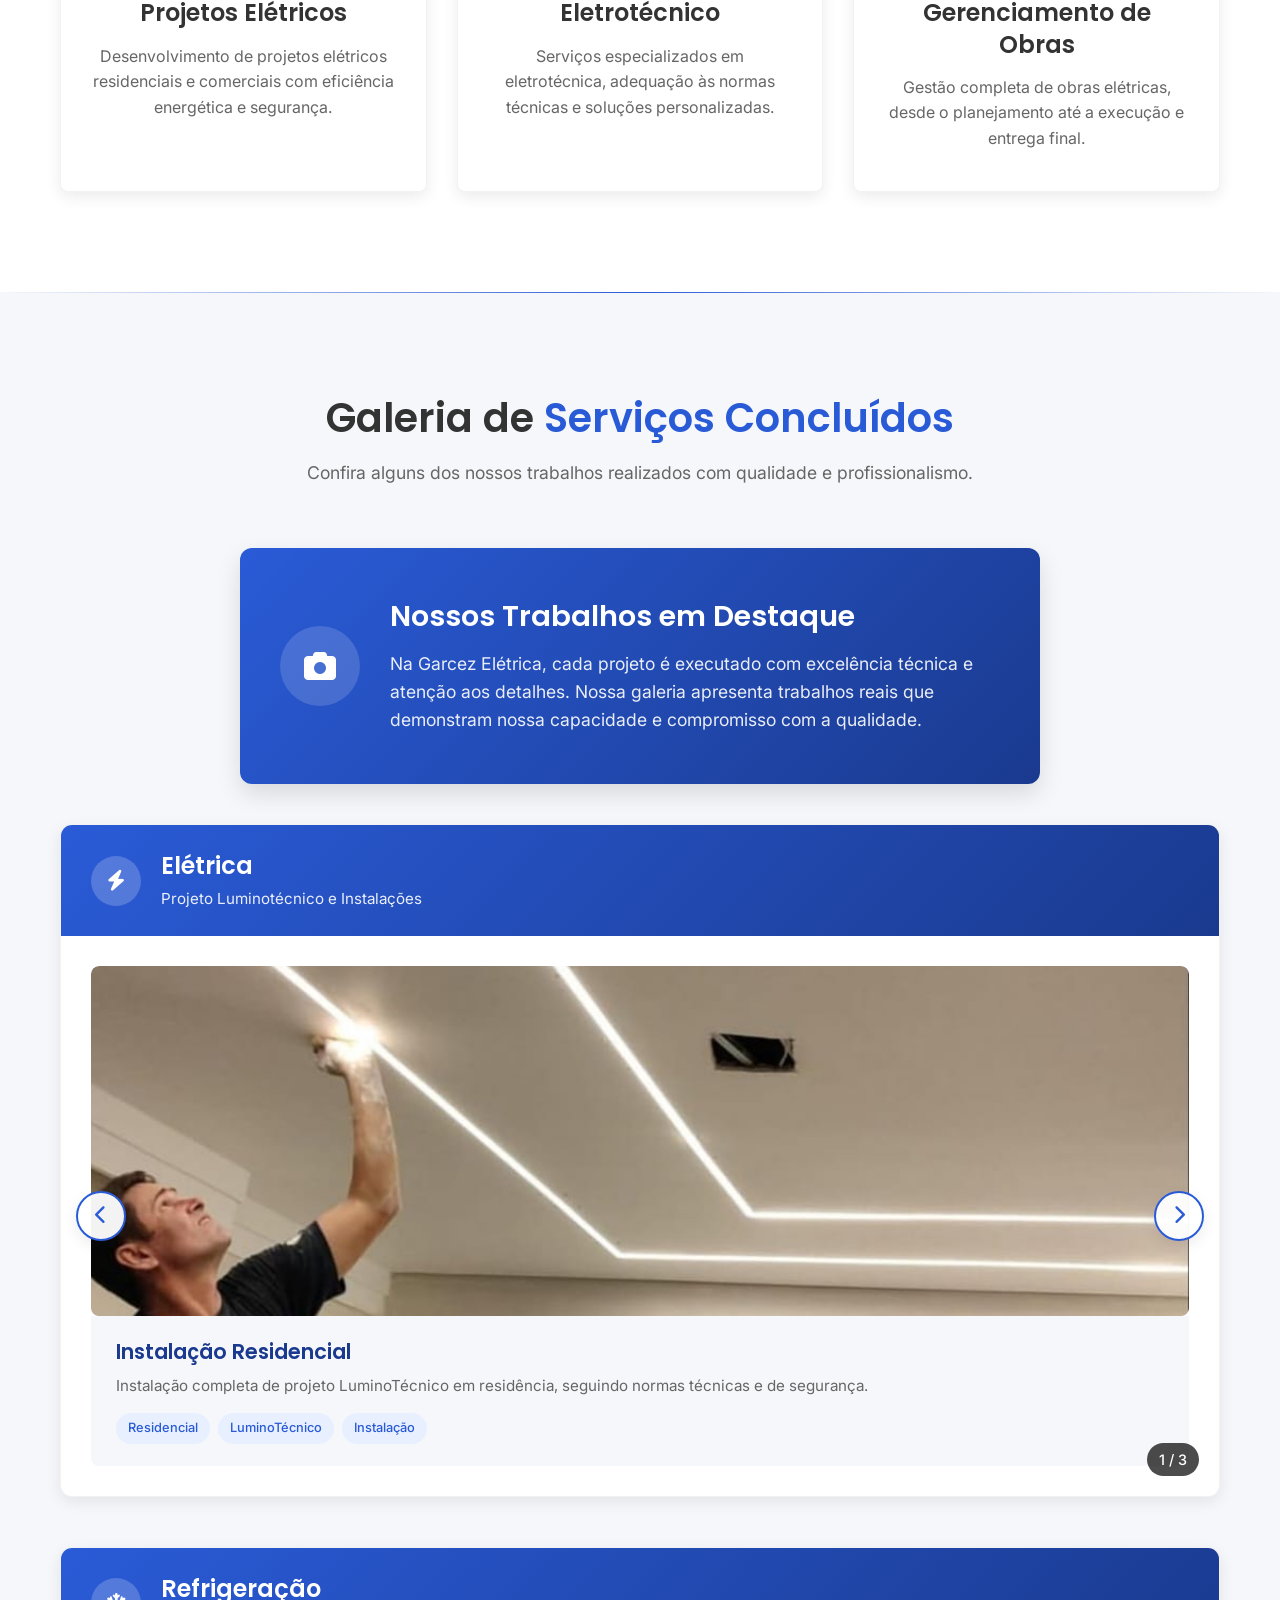
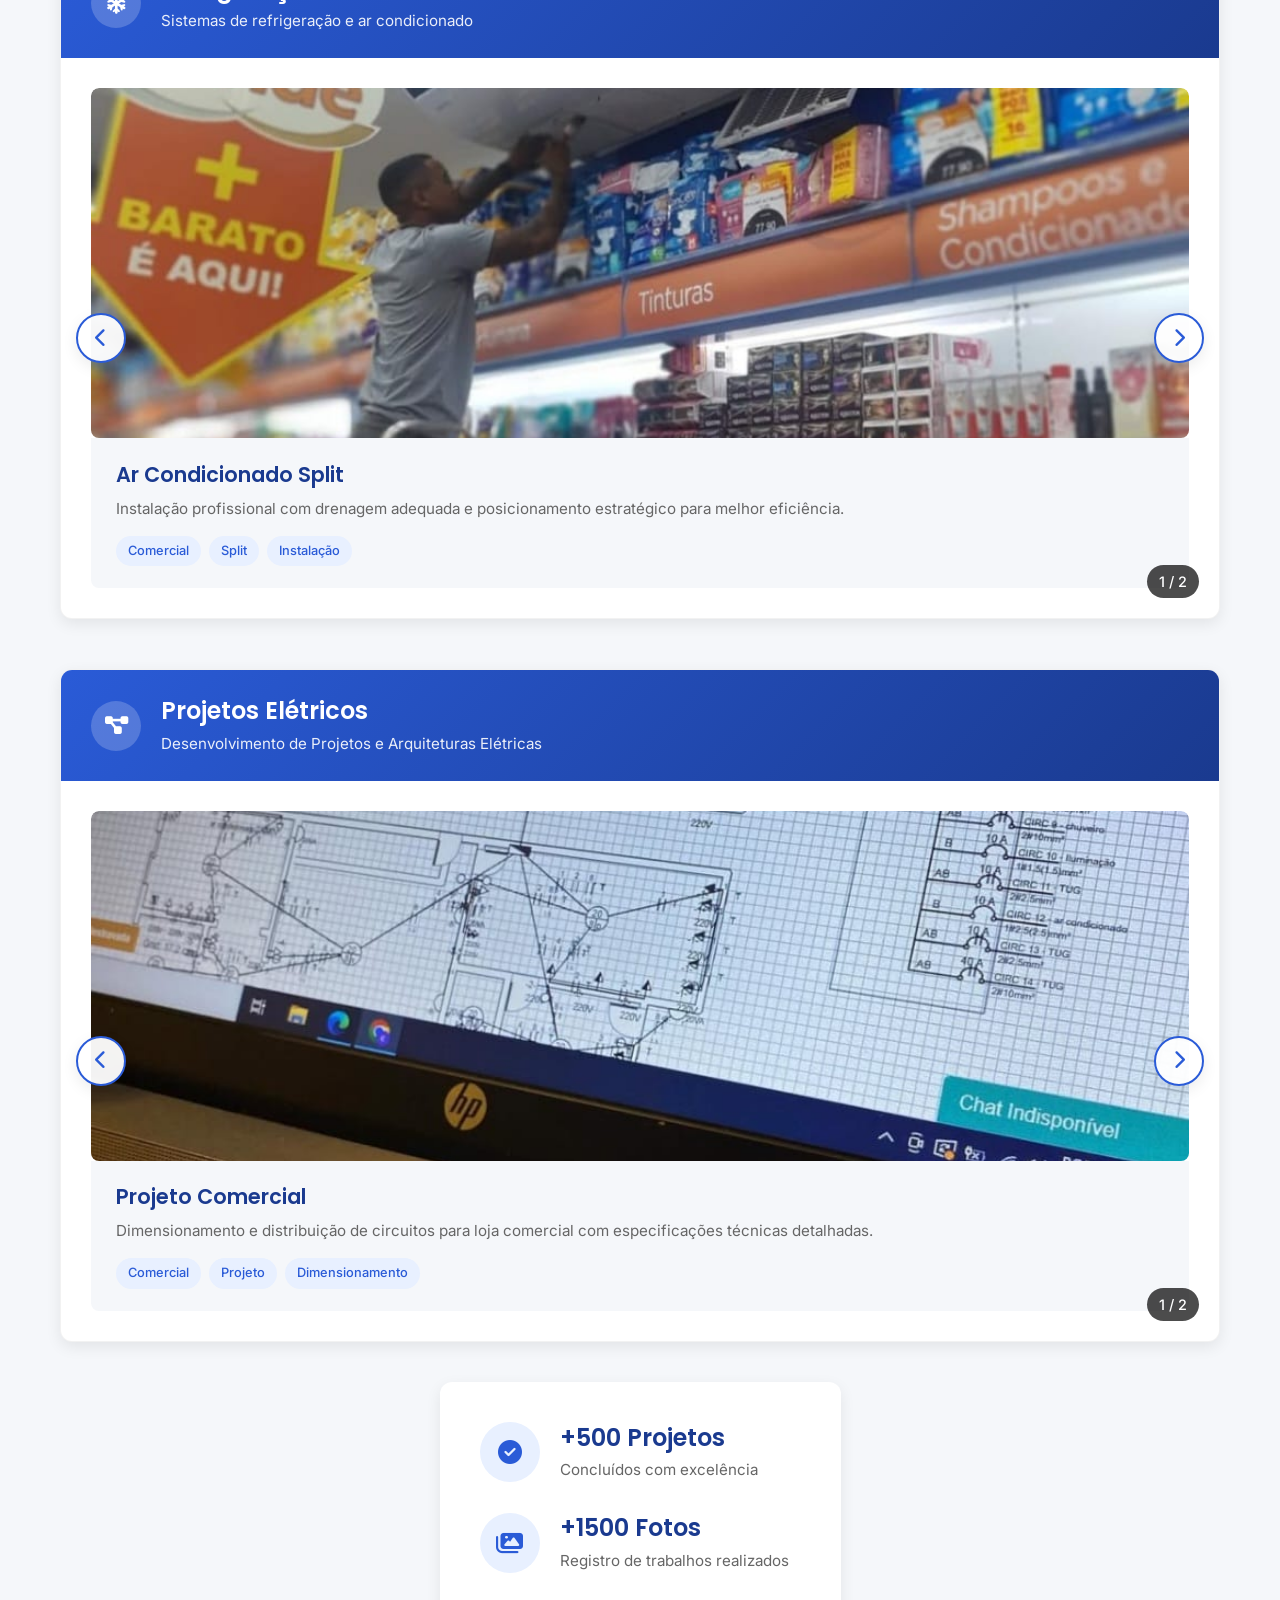
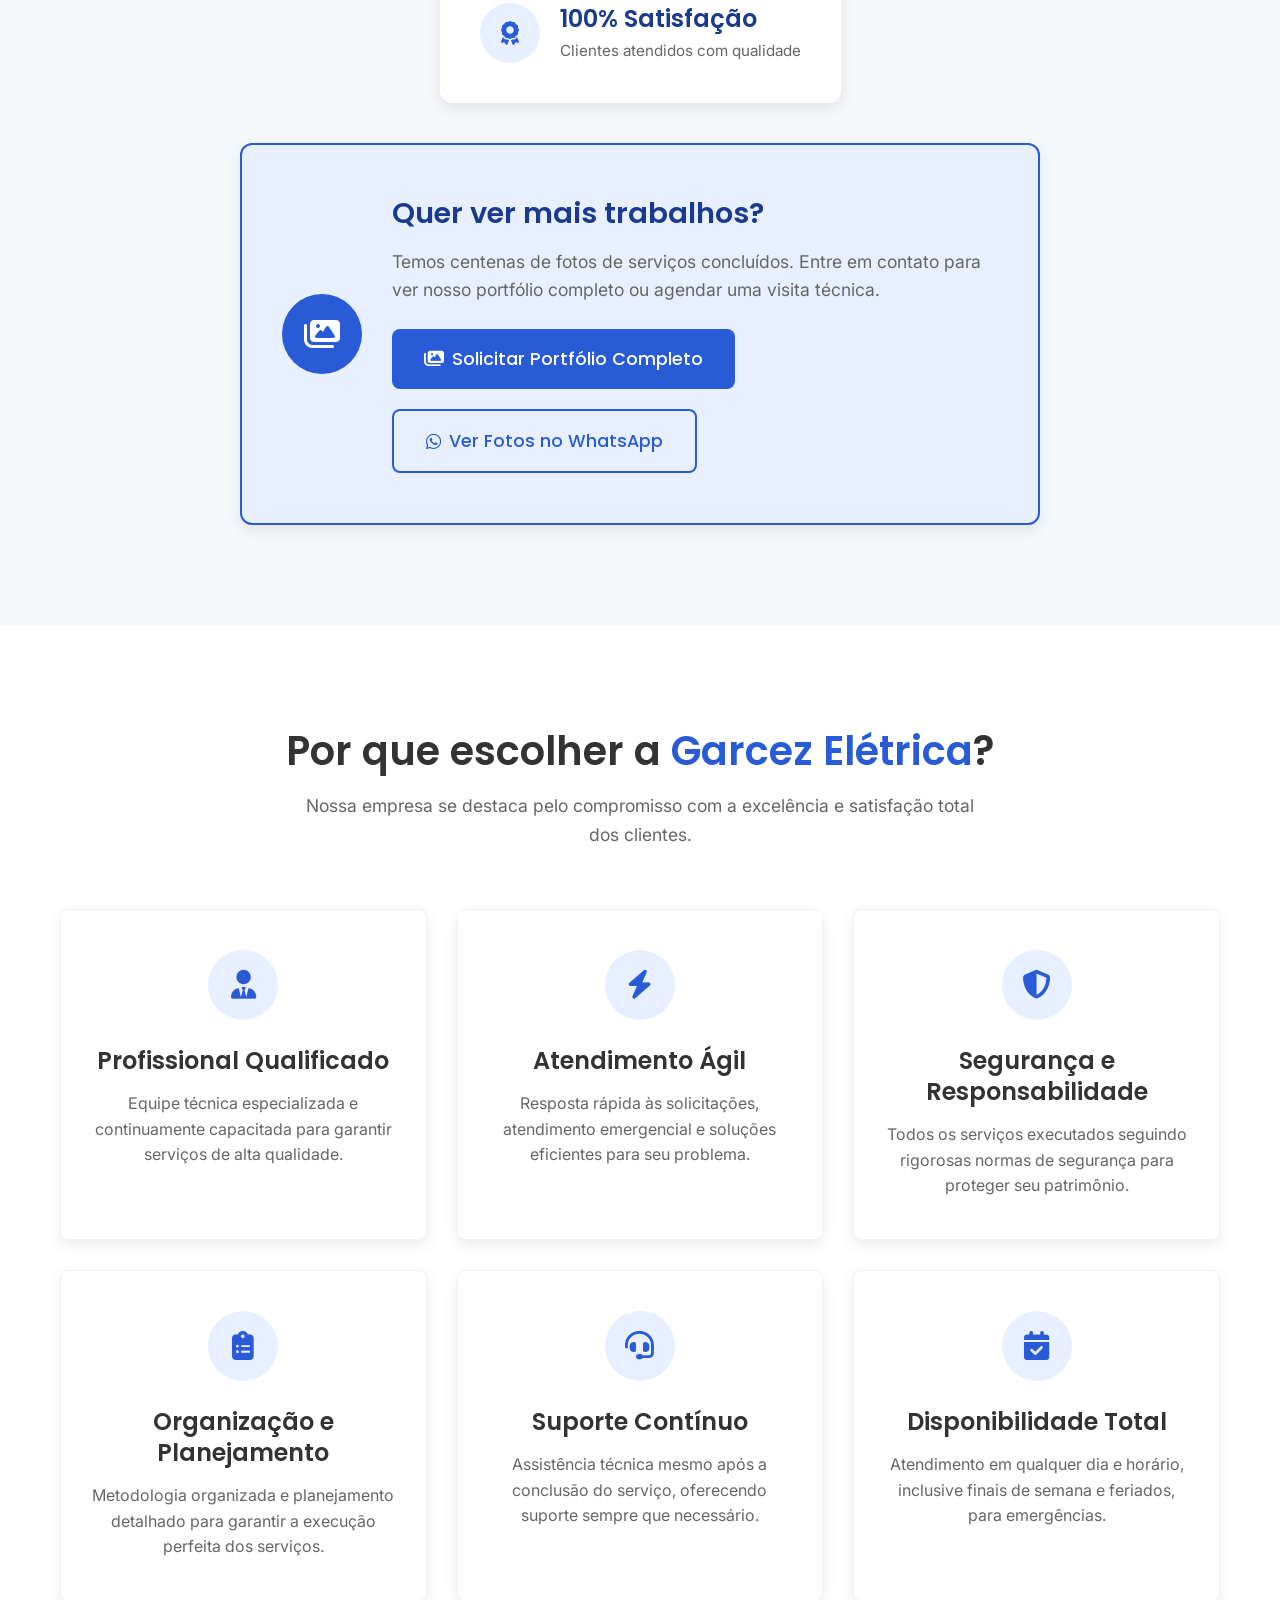
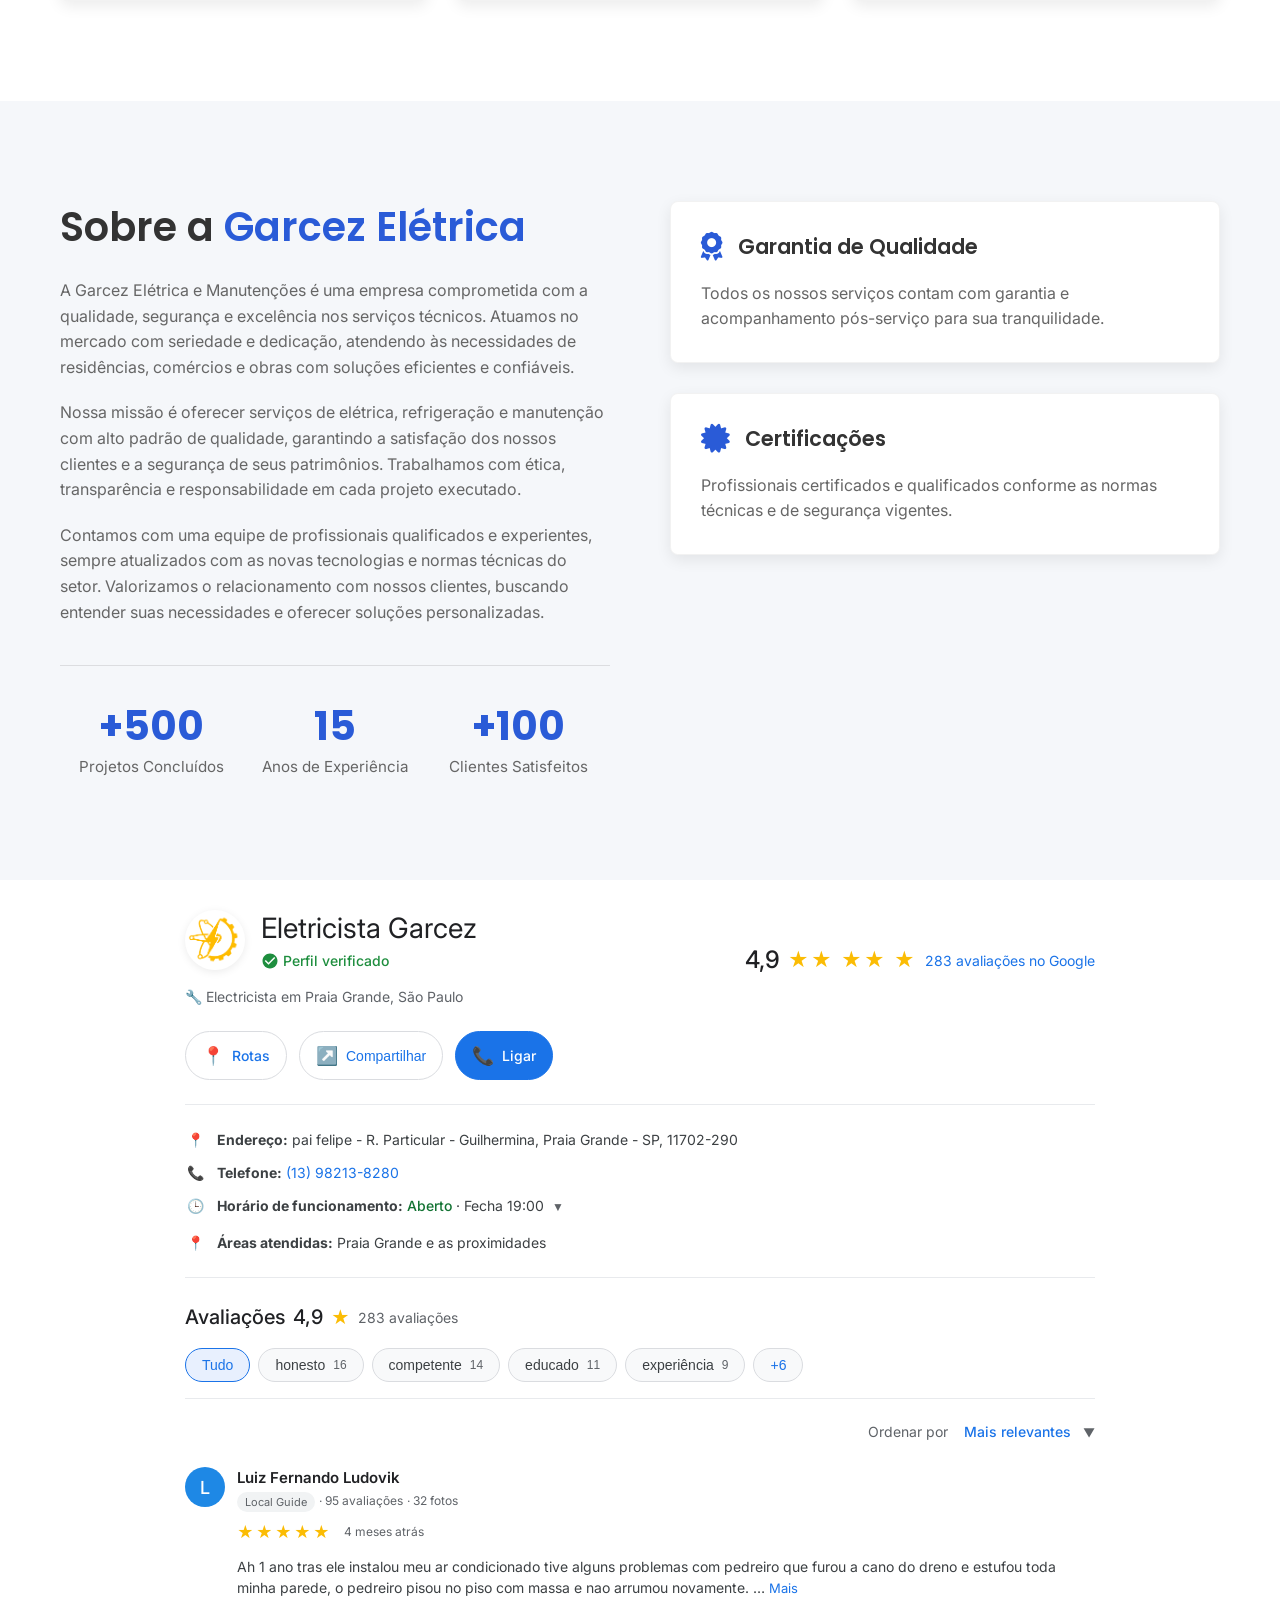
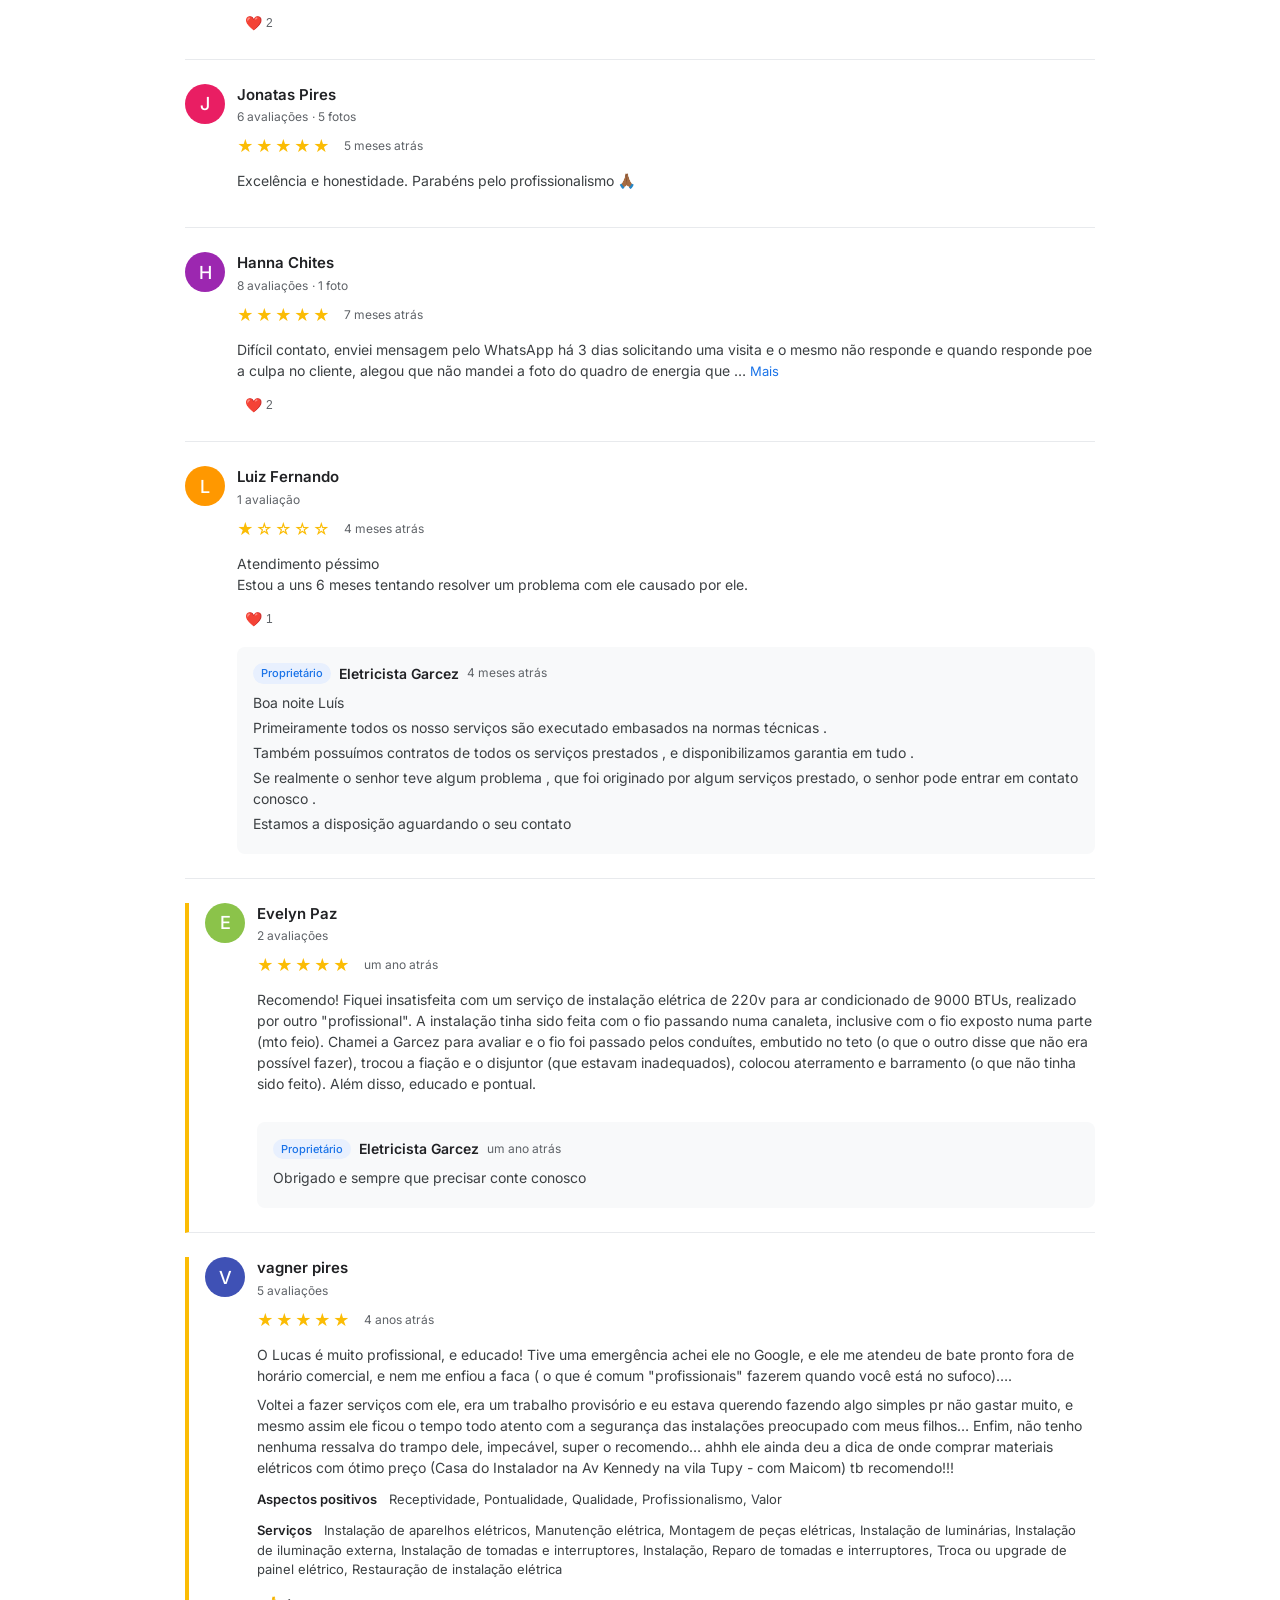
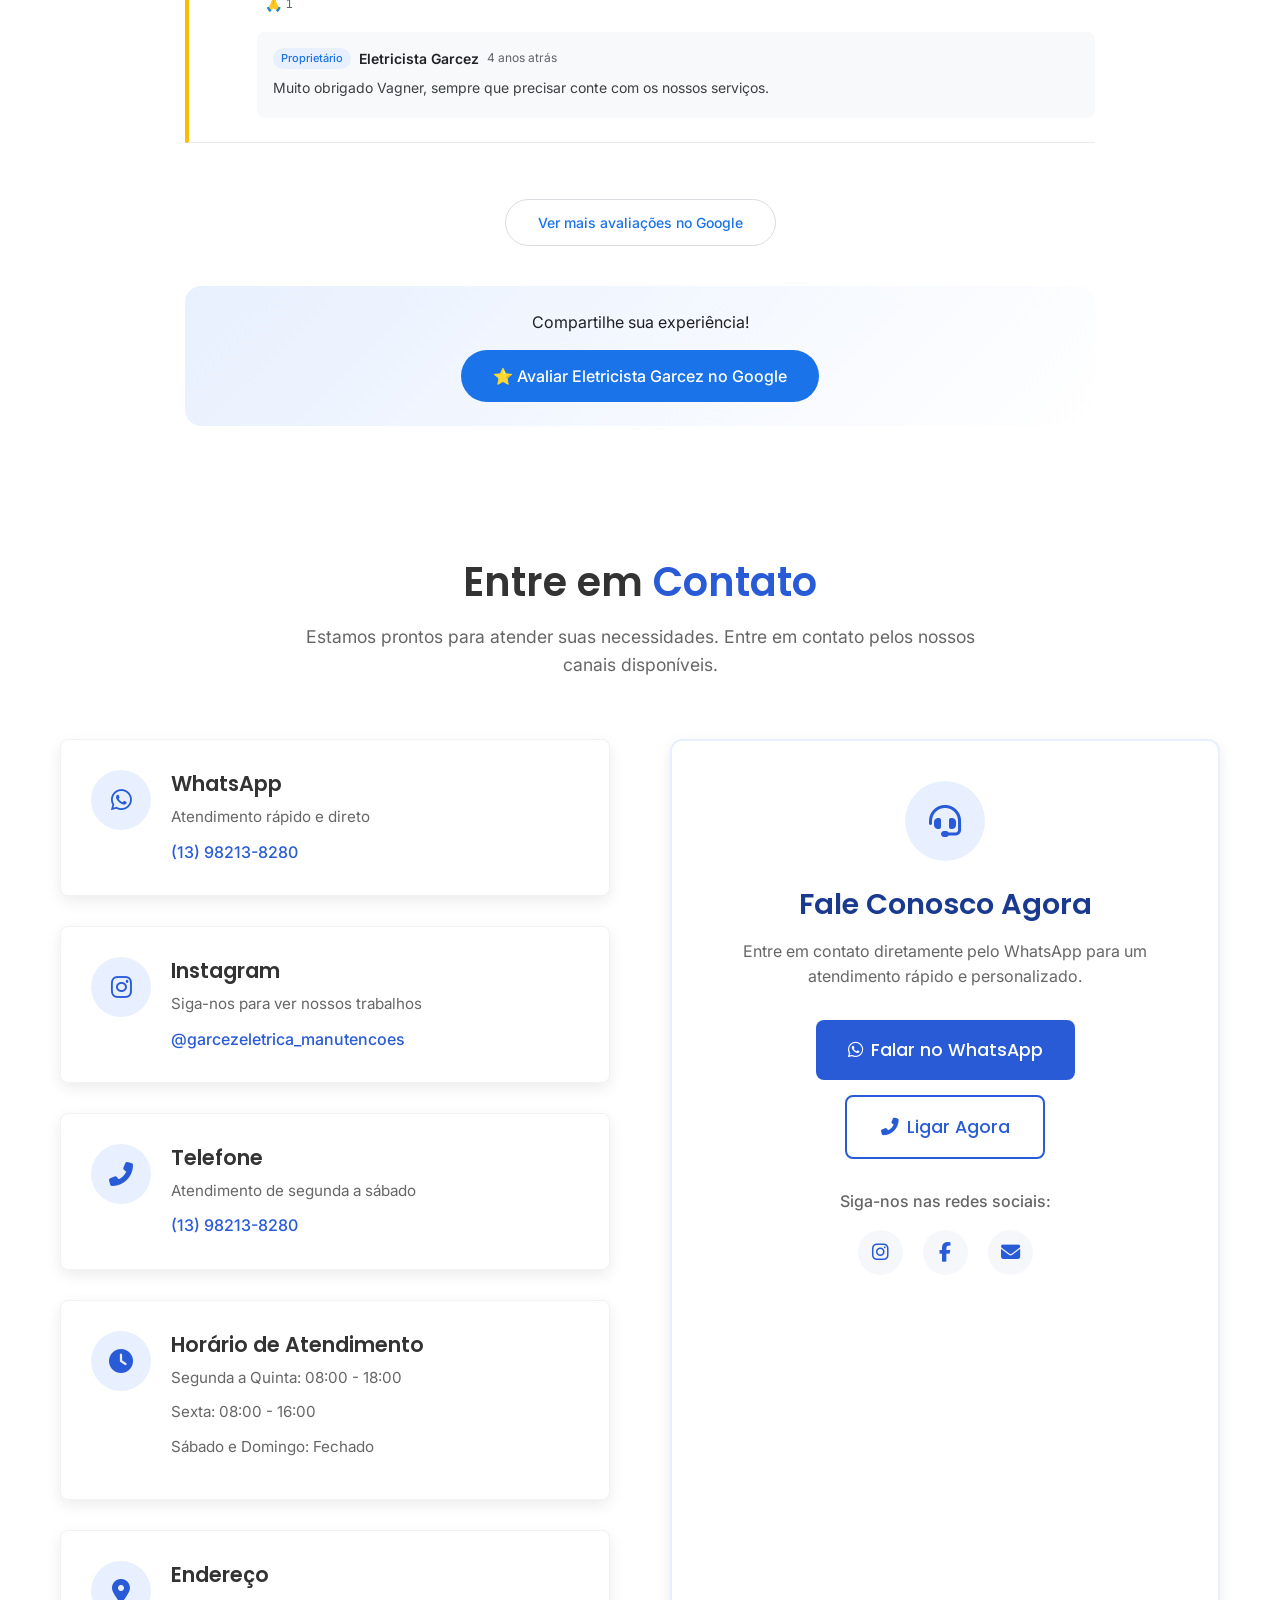
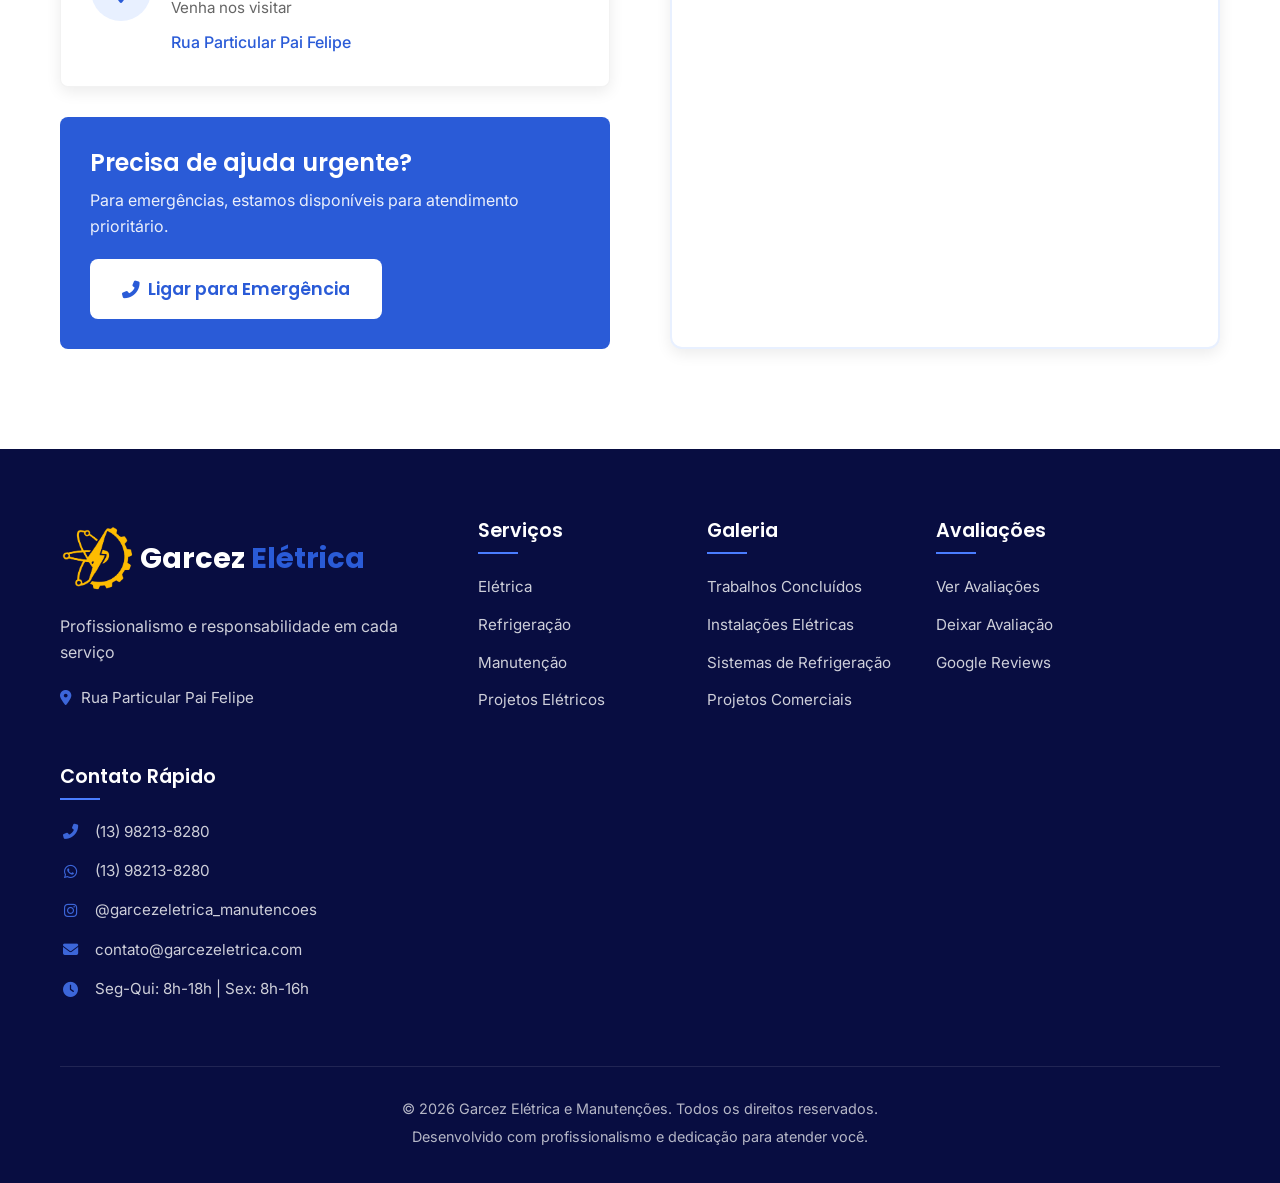
==== commit 44b81cf9: "Update index.html" ====
--- a/index.html
+++ b/index.html
@@ -935,24 +935,6 @@
                     <button class="g-dropdown-btn">▼</button>
                 </span>
             </div>
-            
-            <div class="g-suggest-links">
-                <a href="#" class="g-suggest-link">Sugerir uma alteração</a>
-                <span class="g-separator">·</span>
-                <a href="#" class="g-suggest-link">É proprietário desta empresa?</a>
-            </div>
-        </div>
-        
-        <!-- ADICIONAR INFORMAÇÕES AUSENTES - SEM WEBSITE -->
-        <div class="g-missing-info">
-            <div class="g-missing-header">
-                <span class="g-missing-icon">➕</span>
-                <span class="g-missing-title">Adicionar informações ausentes</span>
-            </div>
-            <div class="g-missing-items">
-                <!-- ITEM DE WEBSITE REMOVIDO COMPLETAMENTE -->
-                <span class="g-no-items-message">Nenhuma informação ausente</span>
-            </div>
         </div>
         
         <!-- ÁREAS ATENDIDAS -->
@@ -963,22 +945,6 @@
                     <strong>Áreas atendidas:</strong> Praia Grande e as proximidades
                 </span>
             </div>
-        </div>
-        
-        <!-- AÇÕES ADICIONAIS -->
-        <div class="g-extra-actions">
-            <button class="g-extra-btn" onclick="alert('Link enviado para seu smartphone!')">
-                <span class="g-extra-icon">📱</span>
-                Enviar para smartphone
-            </button>
-            <button class="g-extra-btn">
-                <span class="g-extra-icon">💬</span>
-                Comentar
-            </button>
-            <button class="g-extra-btn">
-                <span class="g-extra-icon">📷</span>
-                Adicionar uma foto
-            </button>
         </div>
         
         <!-- LINHA DIVISÓRIA -->
@@ -1504,3 +1470,4 @@
 
 </html>
 
+
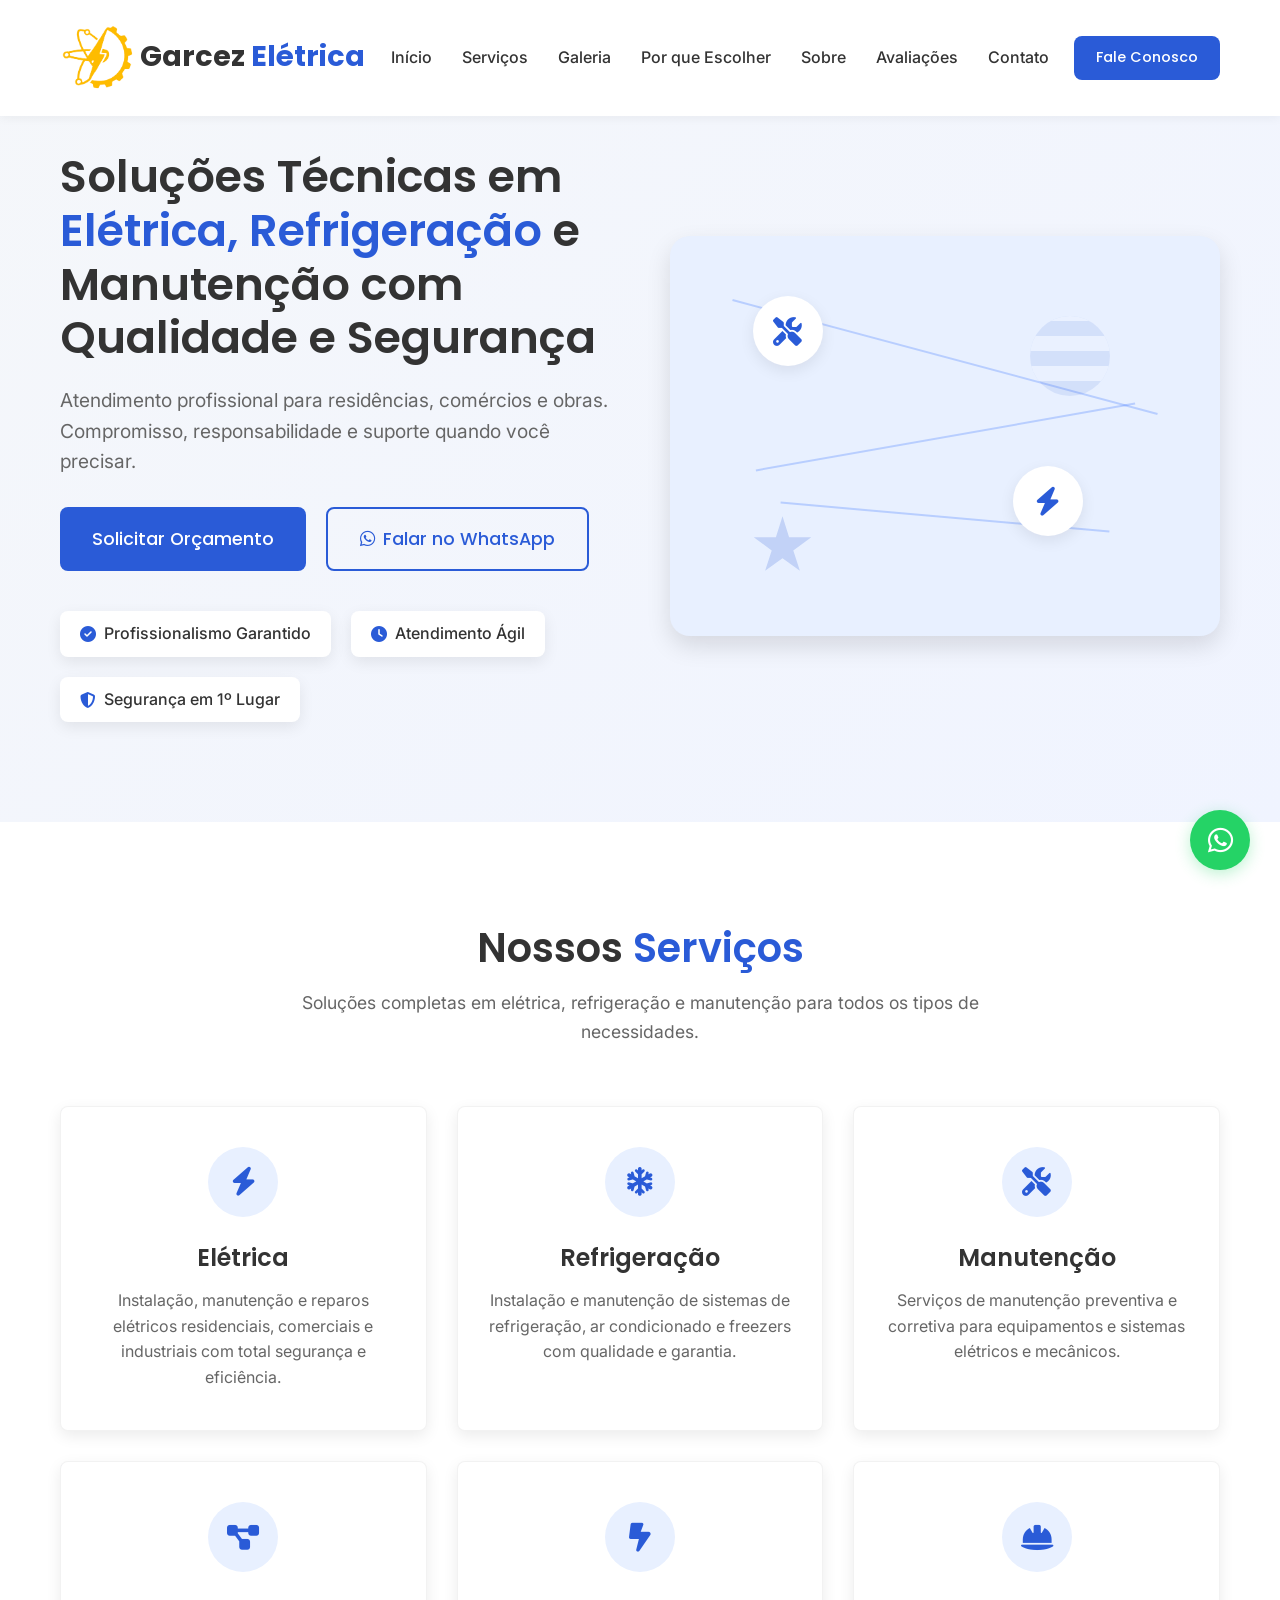
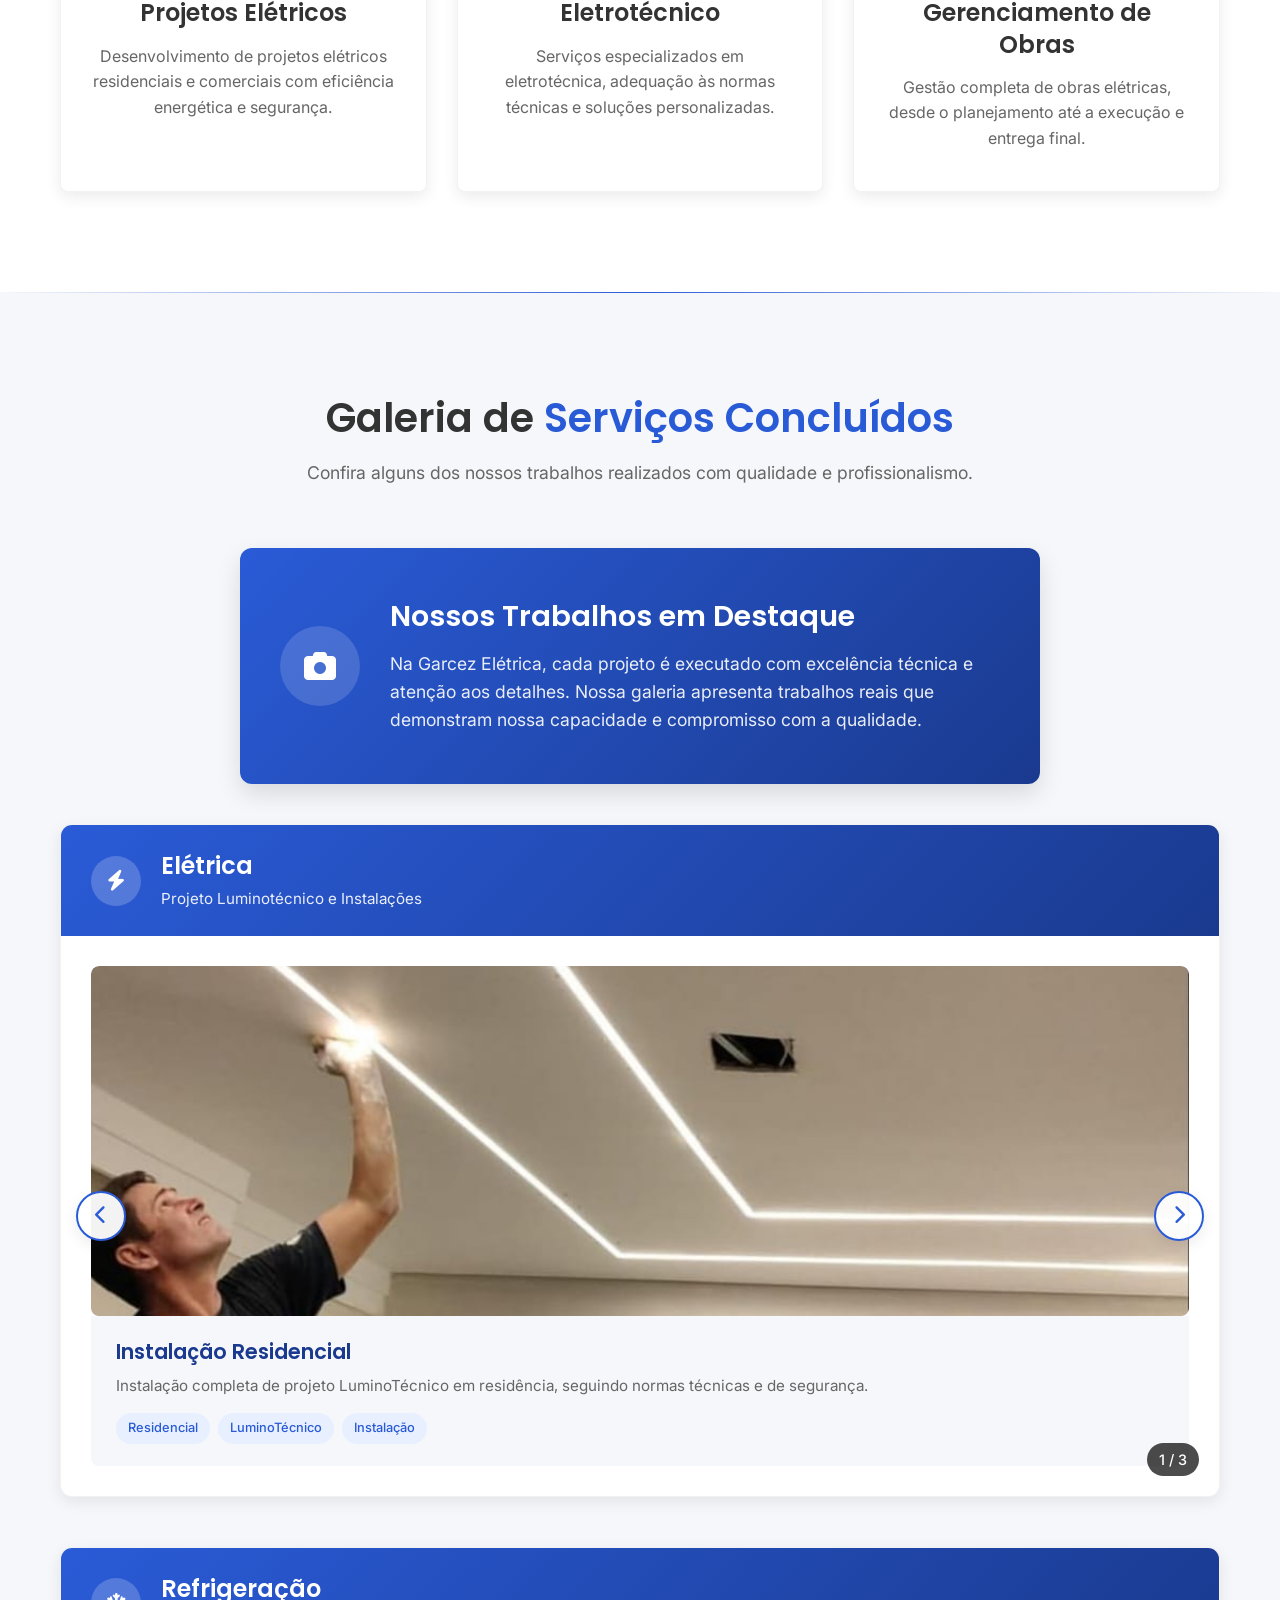
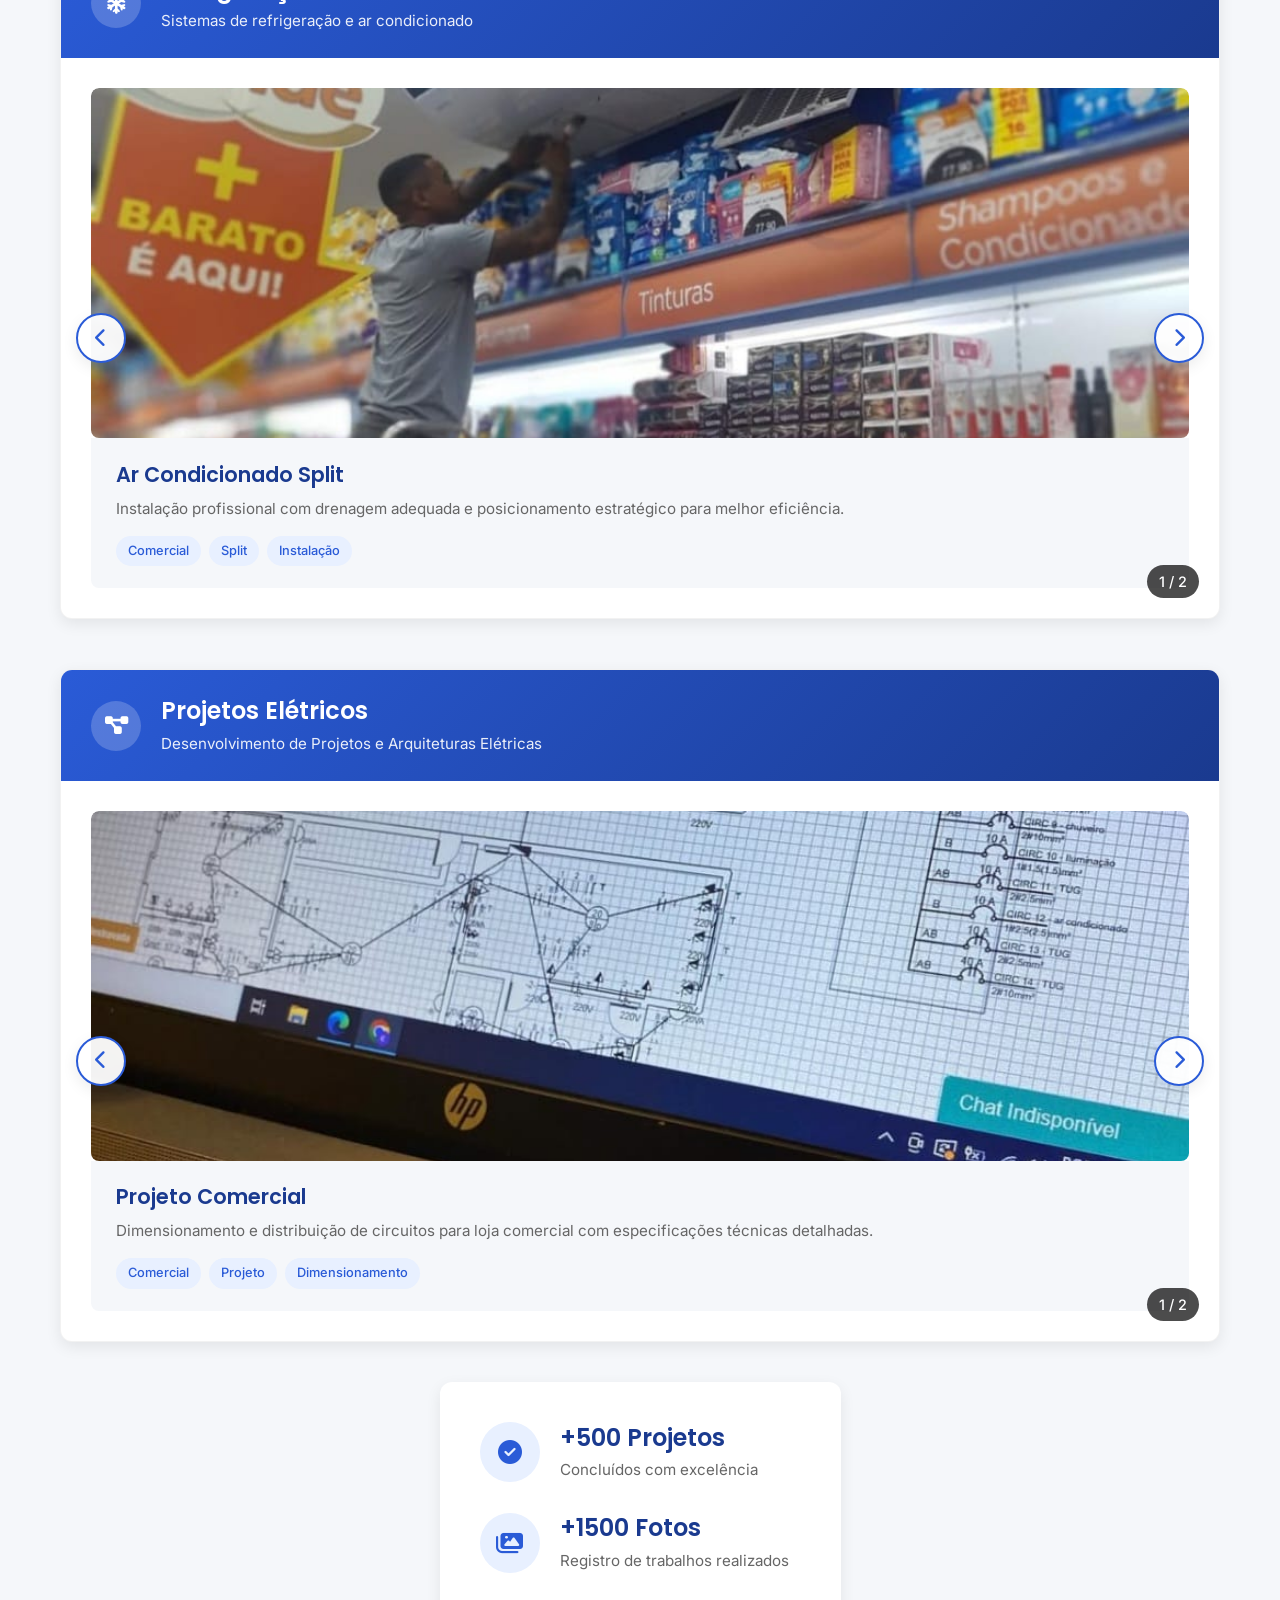
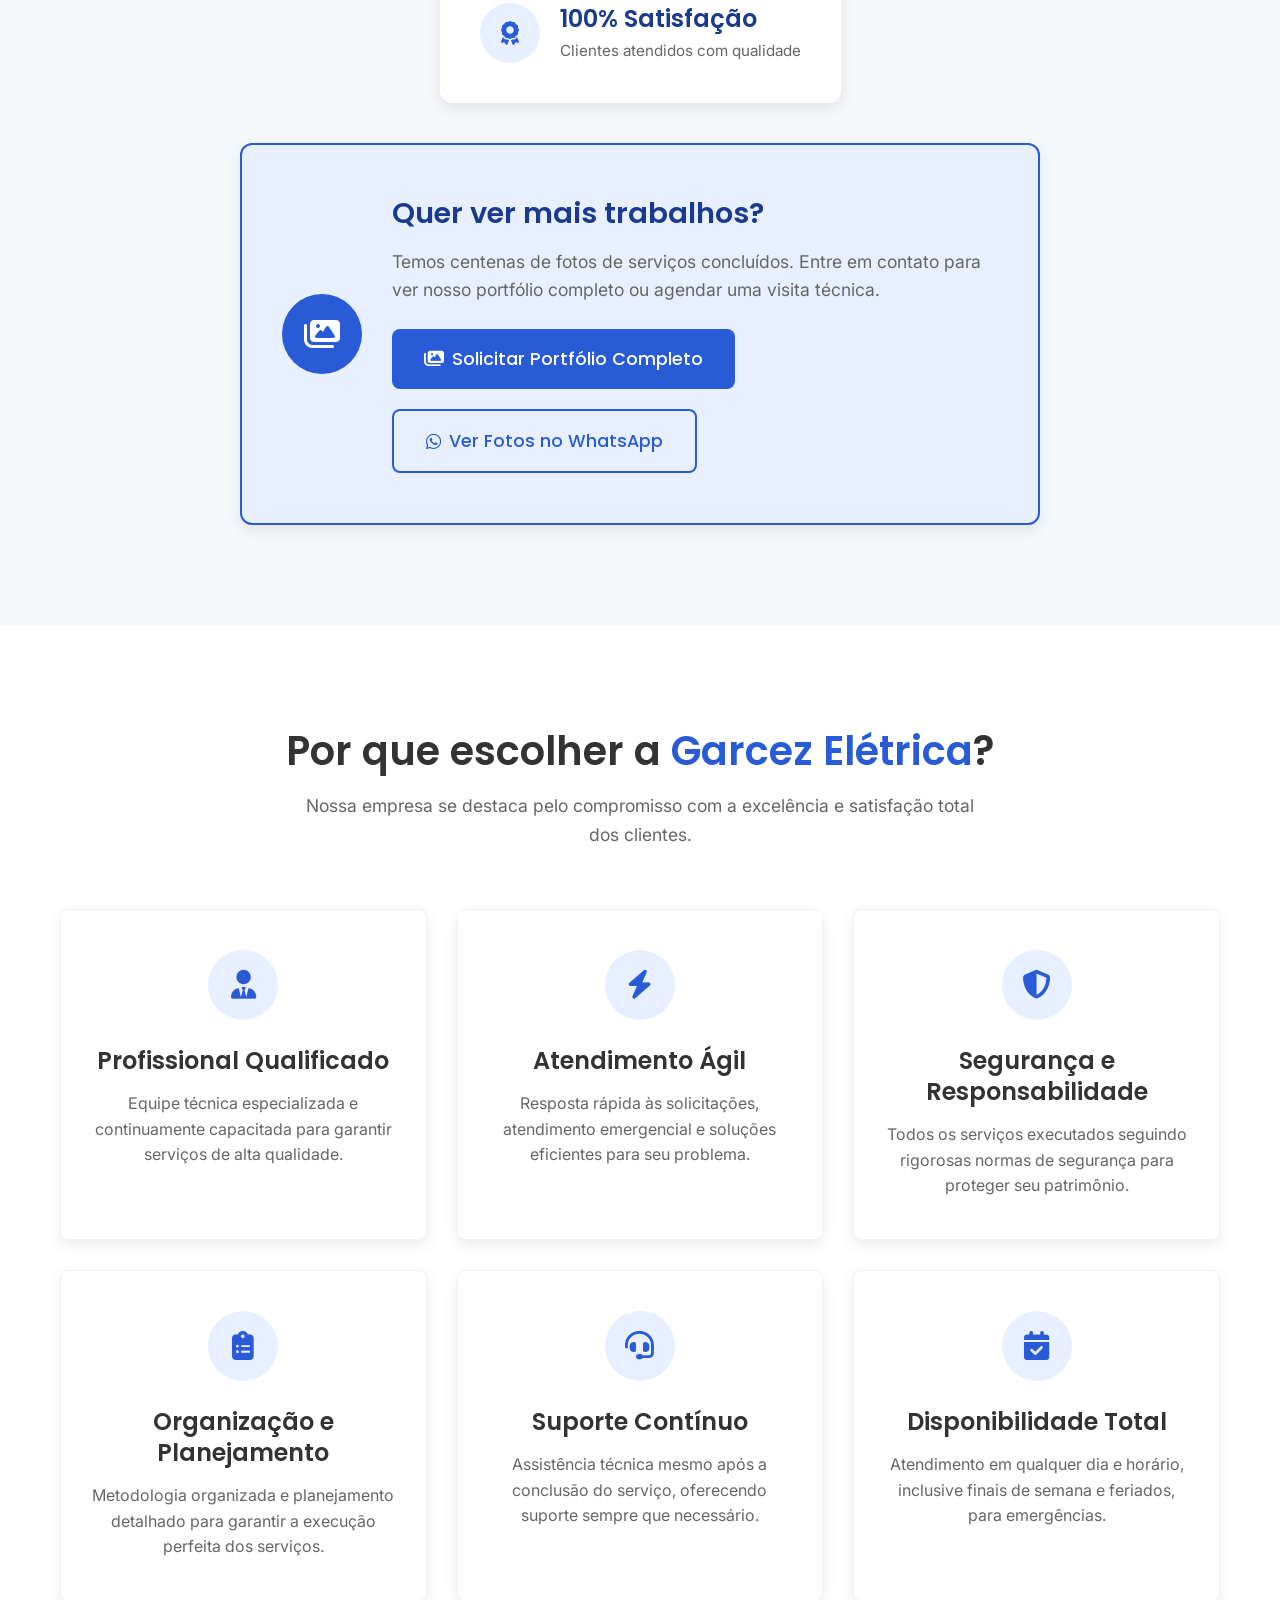
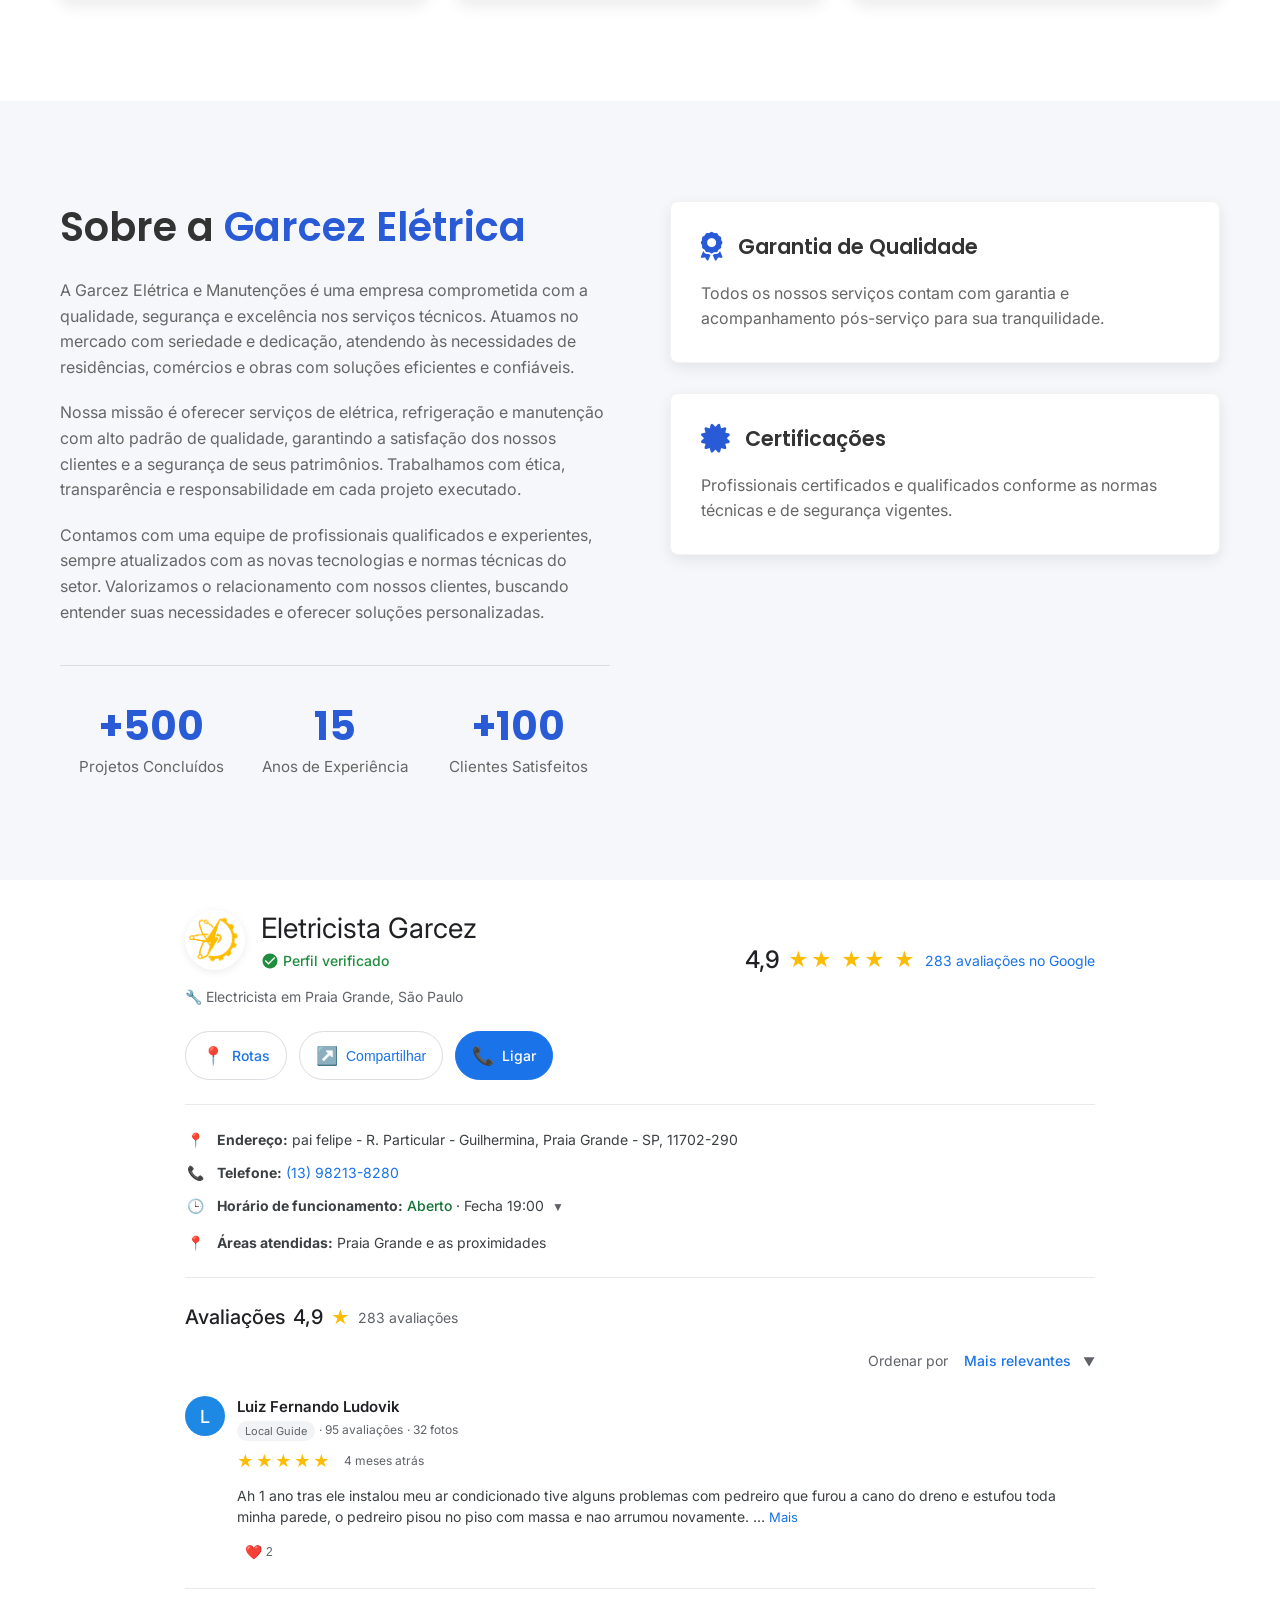
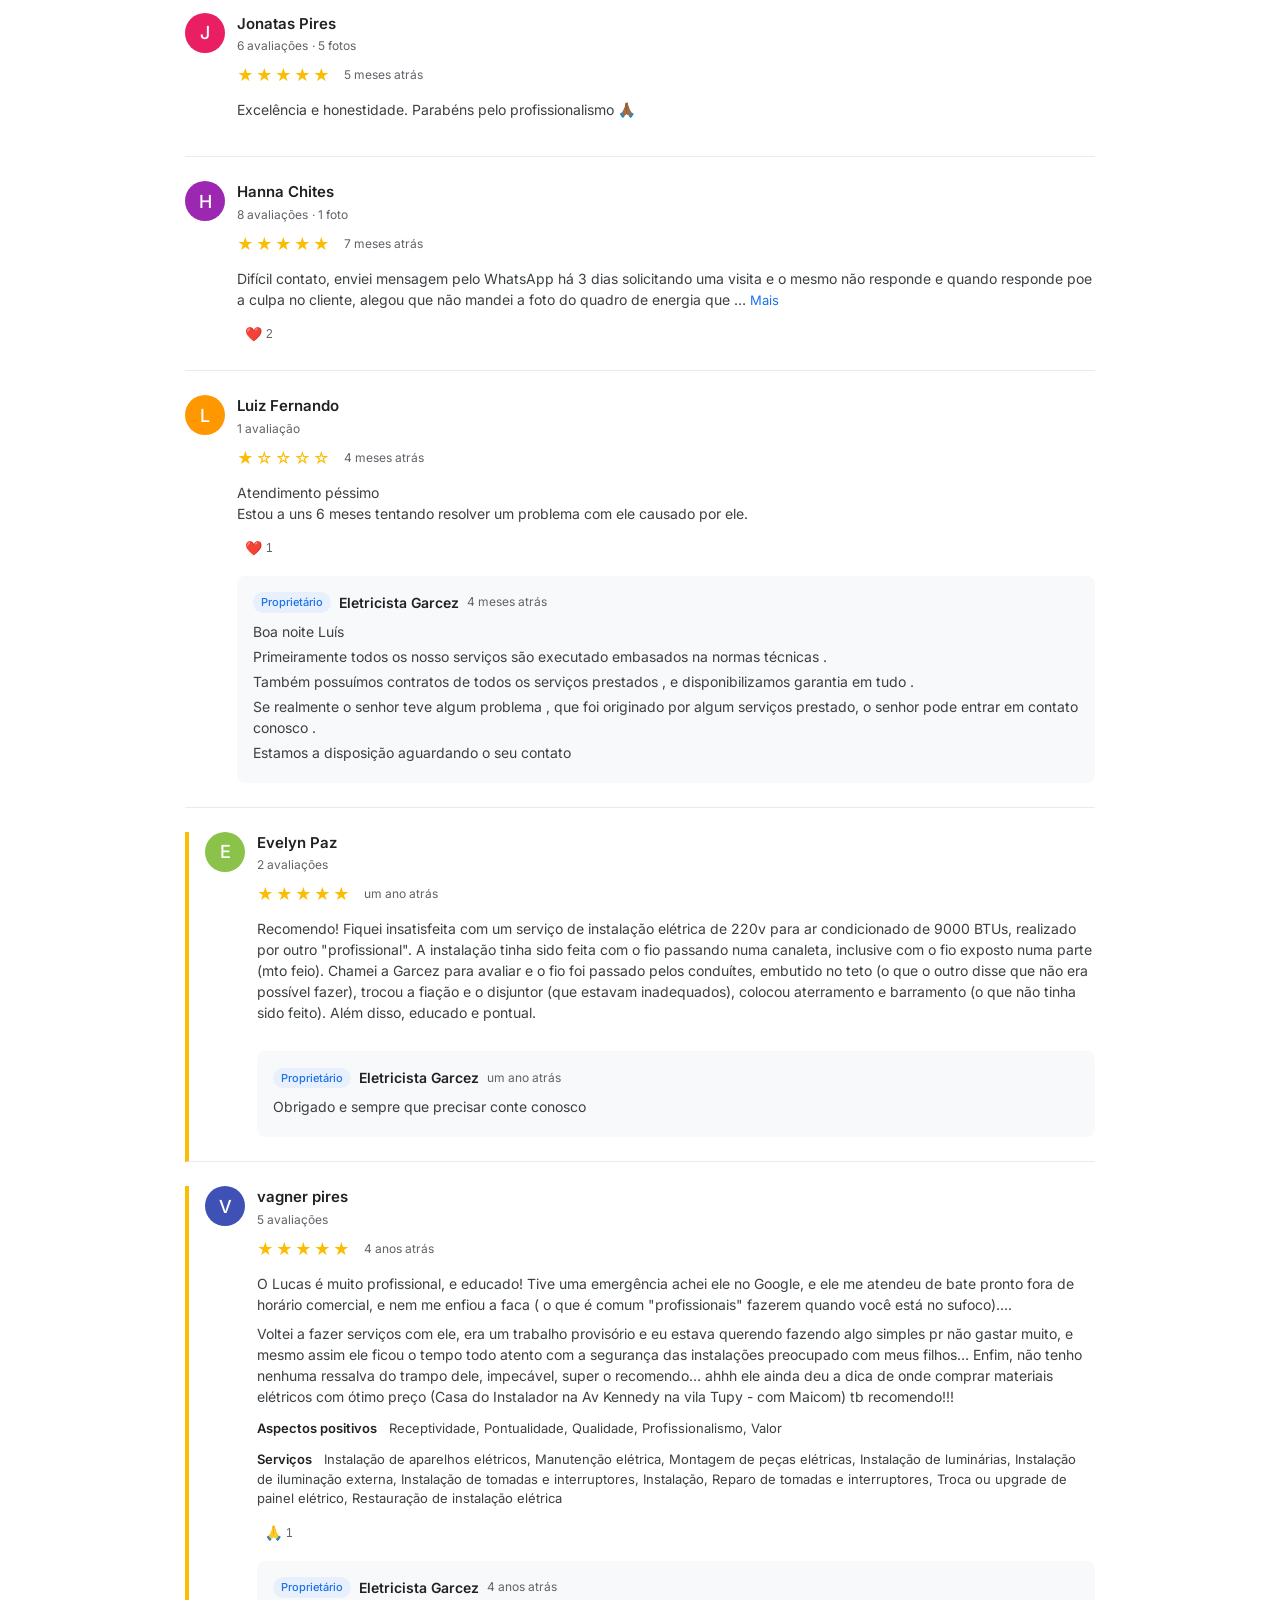
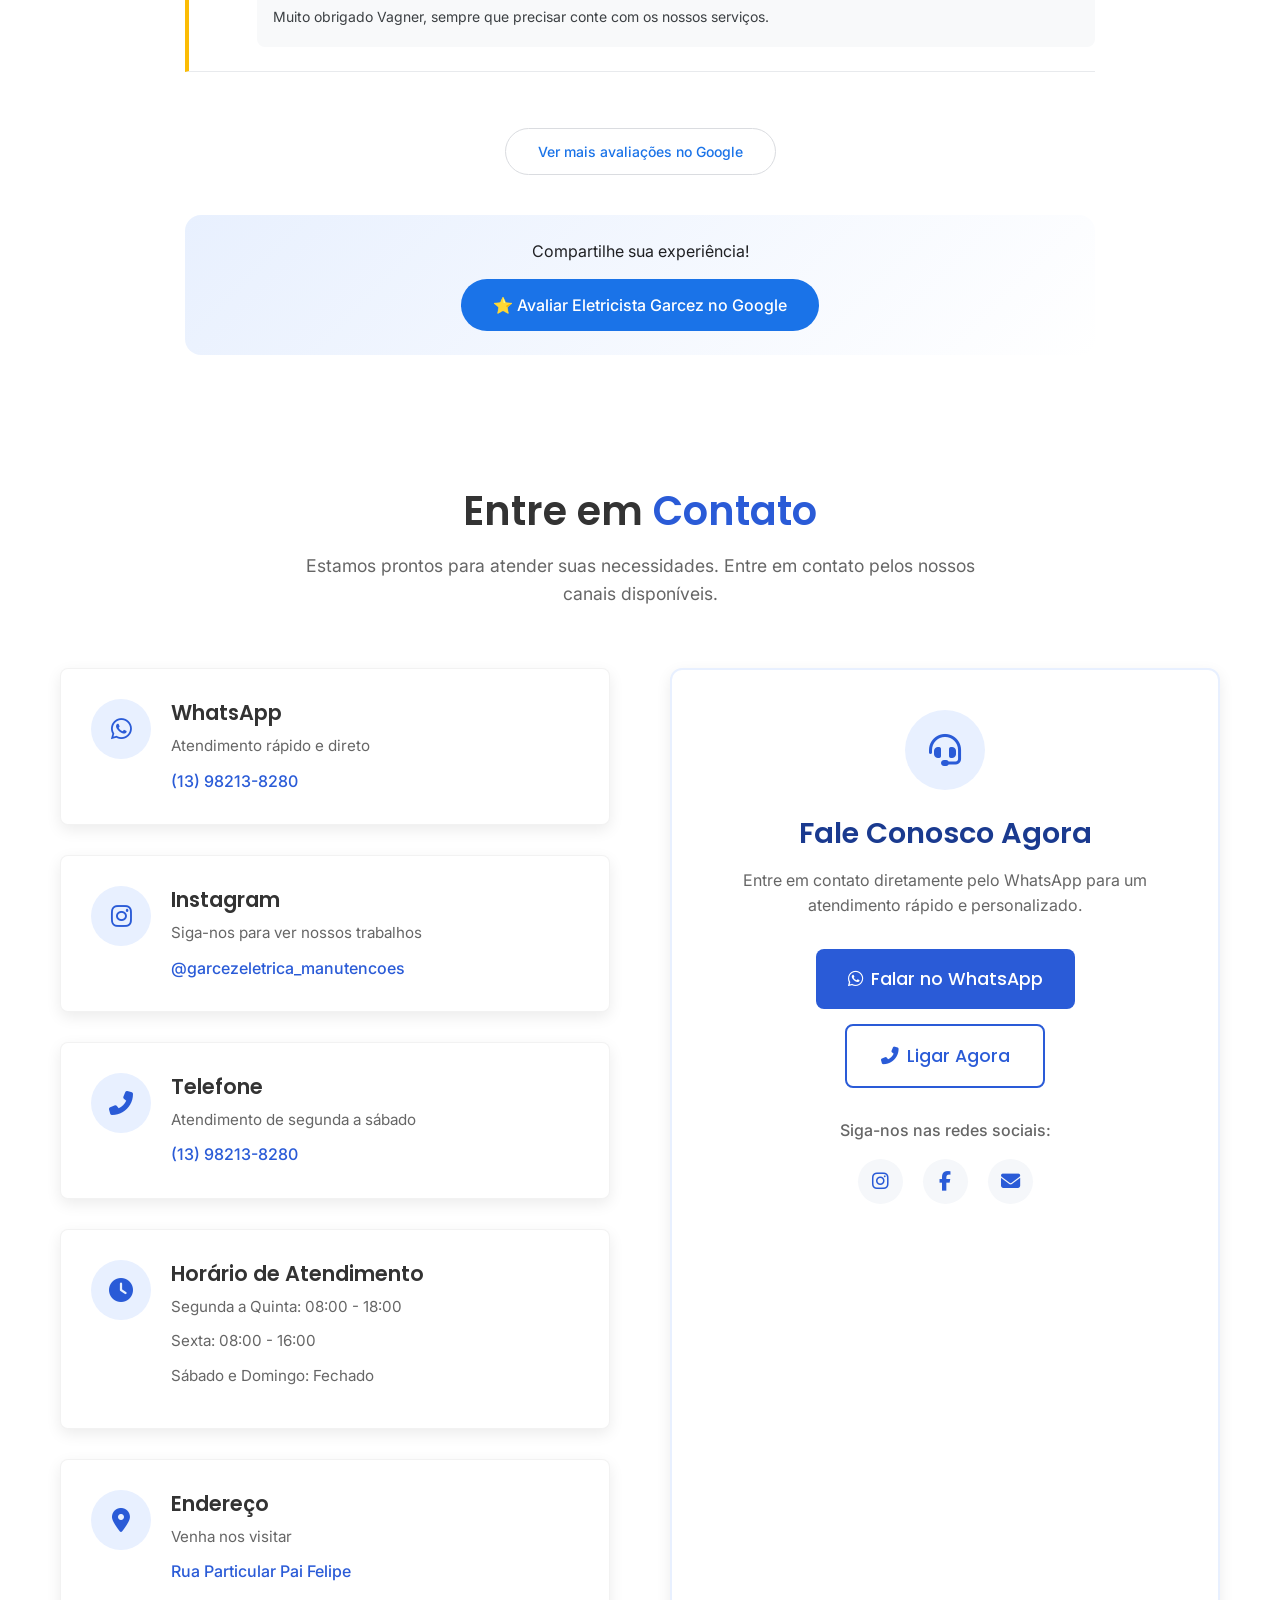
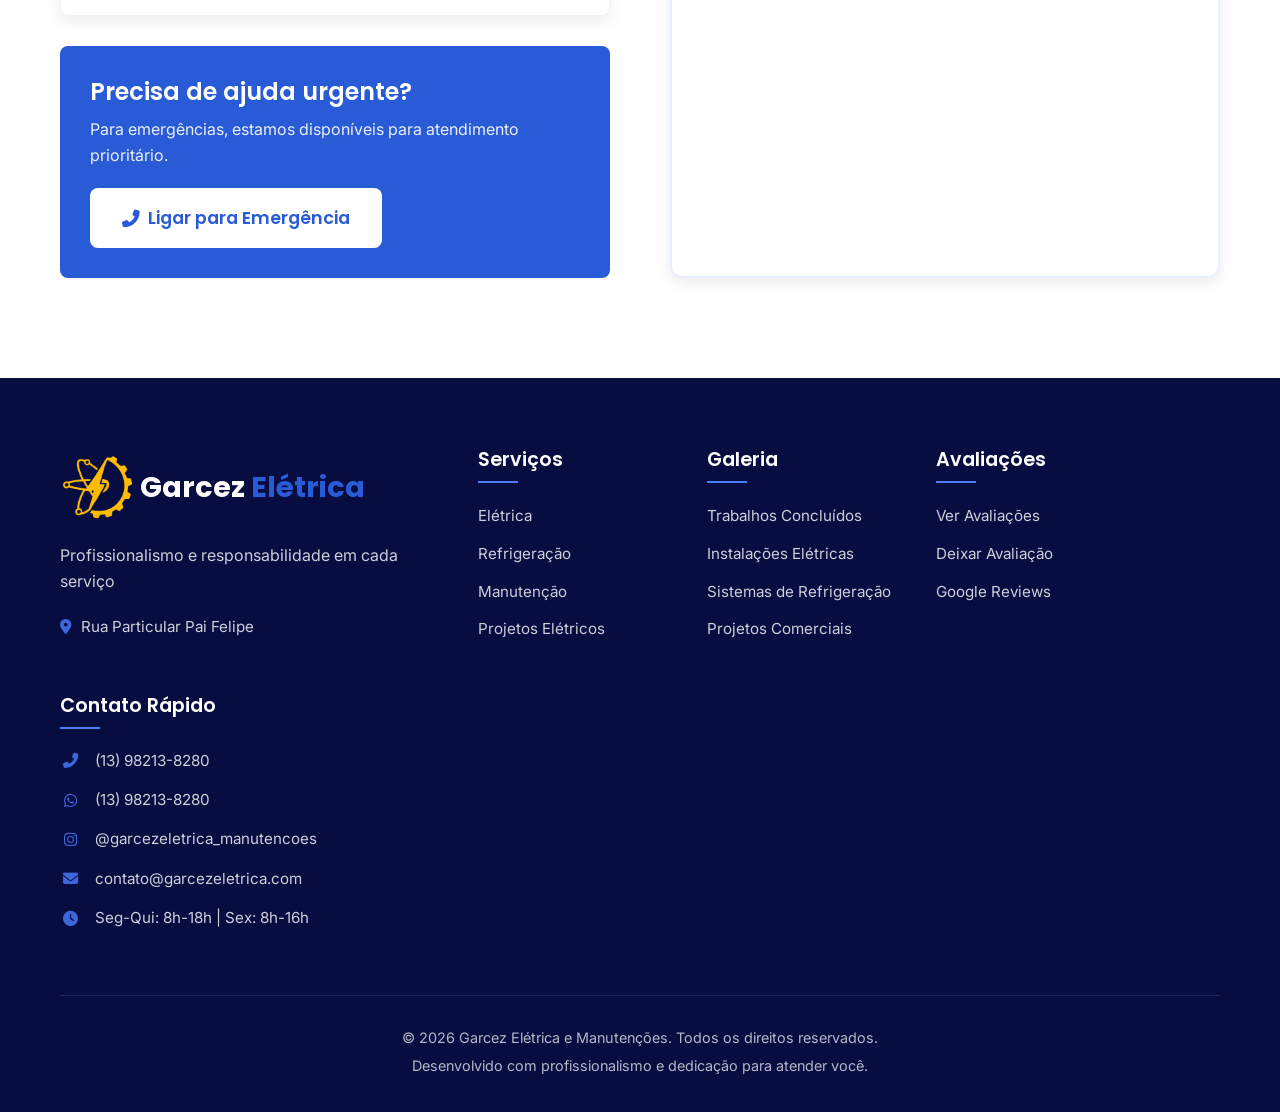
==== commit 4f8e4d43: "Update index.html" ====
--- a/index.html
+++ b/index.html
@@ -962,16 +962,6 @@
                     <span class="g-reviews-total">283 avaliações</span>
                 </div>
                 
-                <!-- FILTROS DE PALAVRAS-CHAVE -->
-                <div class="g-keyword-filters">
-                    <button class="g-filter-btn active">Tudo</button>
-                    <button class="g-filter-btn">honesto<span class="g-filter-count">16</span></button>
-                    <button class="g-filter-btn">competente<span class="g-filter-count">14</span></button>
-                    <button class="g-filter-btn">educado<span class="g-filter-count">11</span></button>
-                    <button class="g-filter-btn">experiência<span class="g-filter-count">9</span></button>
-                    <button class="g-filter-btn g-more-filters">+6</button>
-                </div>
-                
                 <!-- ORDENAR POR -->
                 <div class="g-sort-bar">
                     <span class="g-sort-label">Ordenar por</span>
@@ -1471,3 +1461,4 @@
 </html>
 
 
+
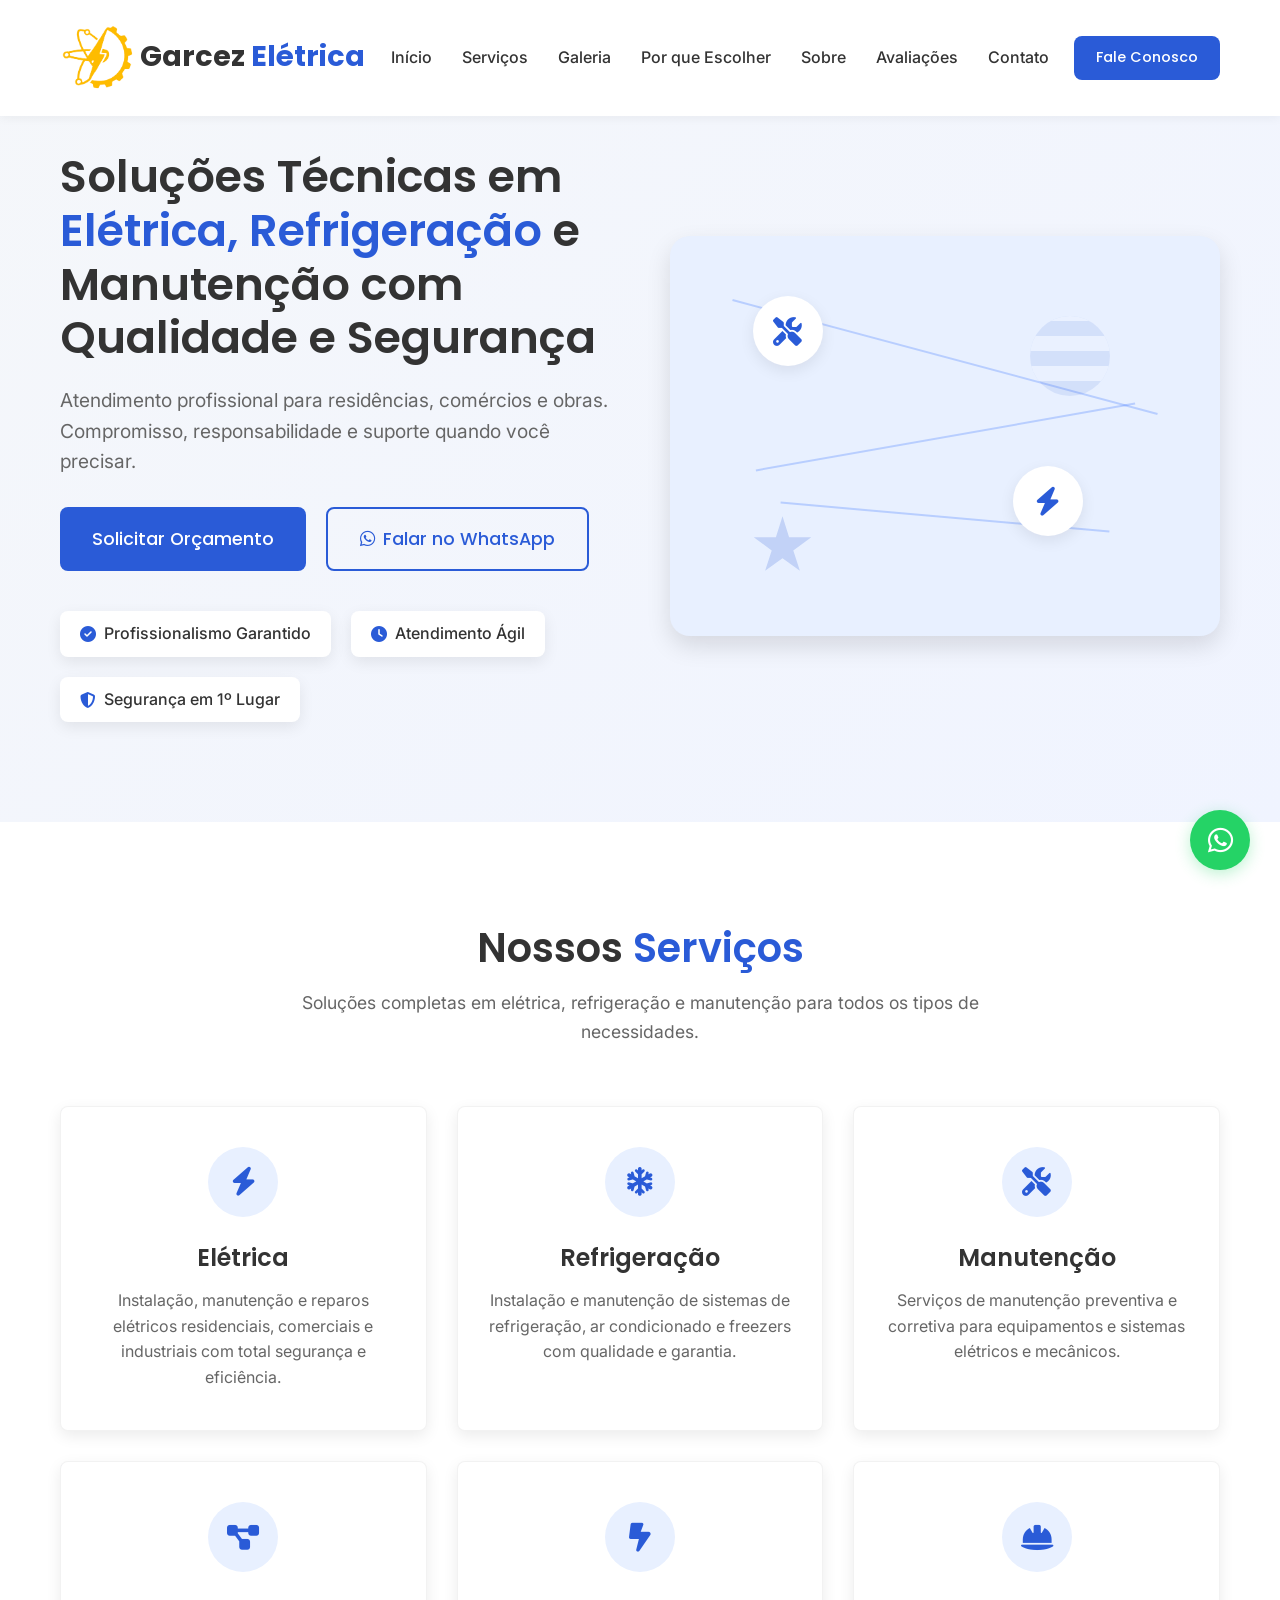
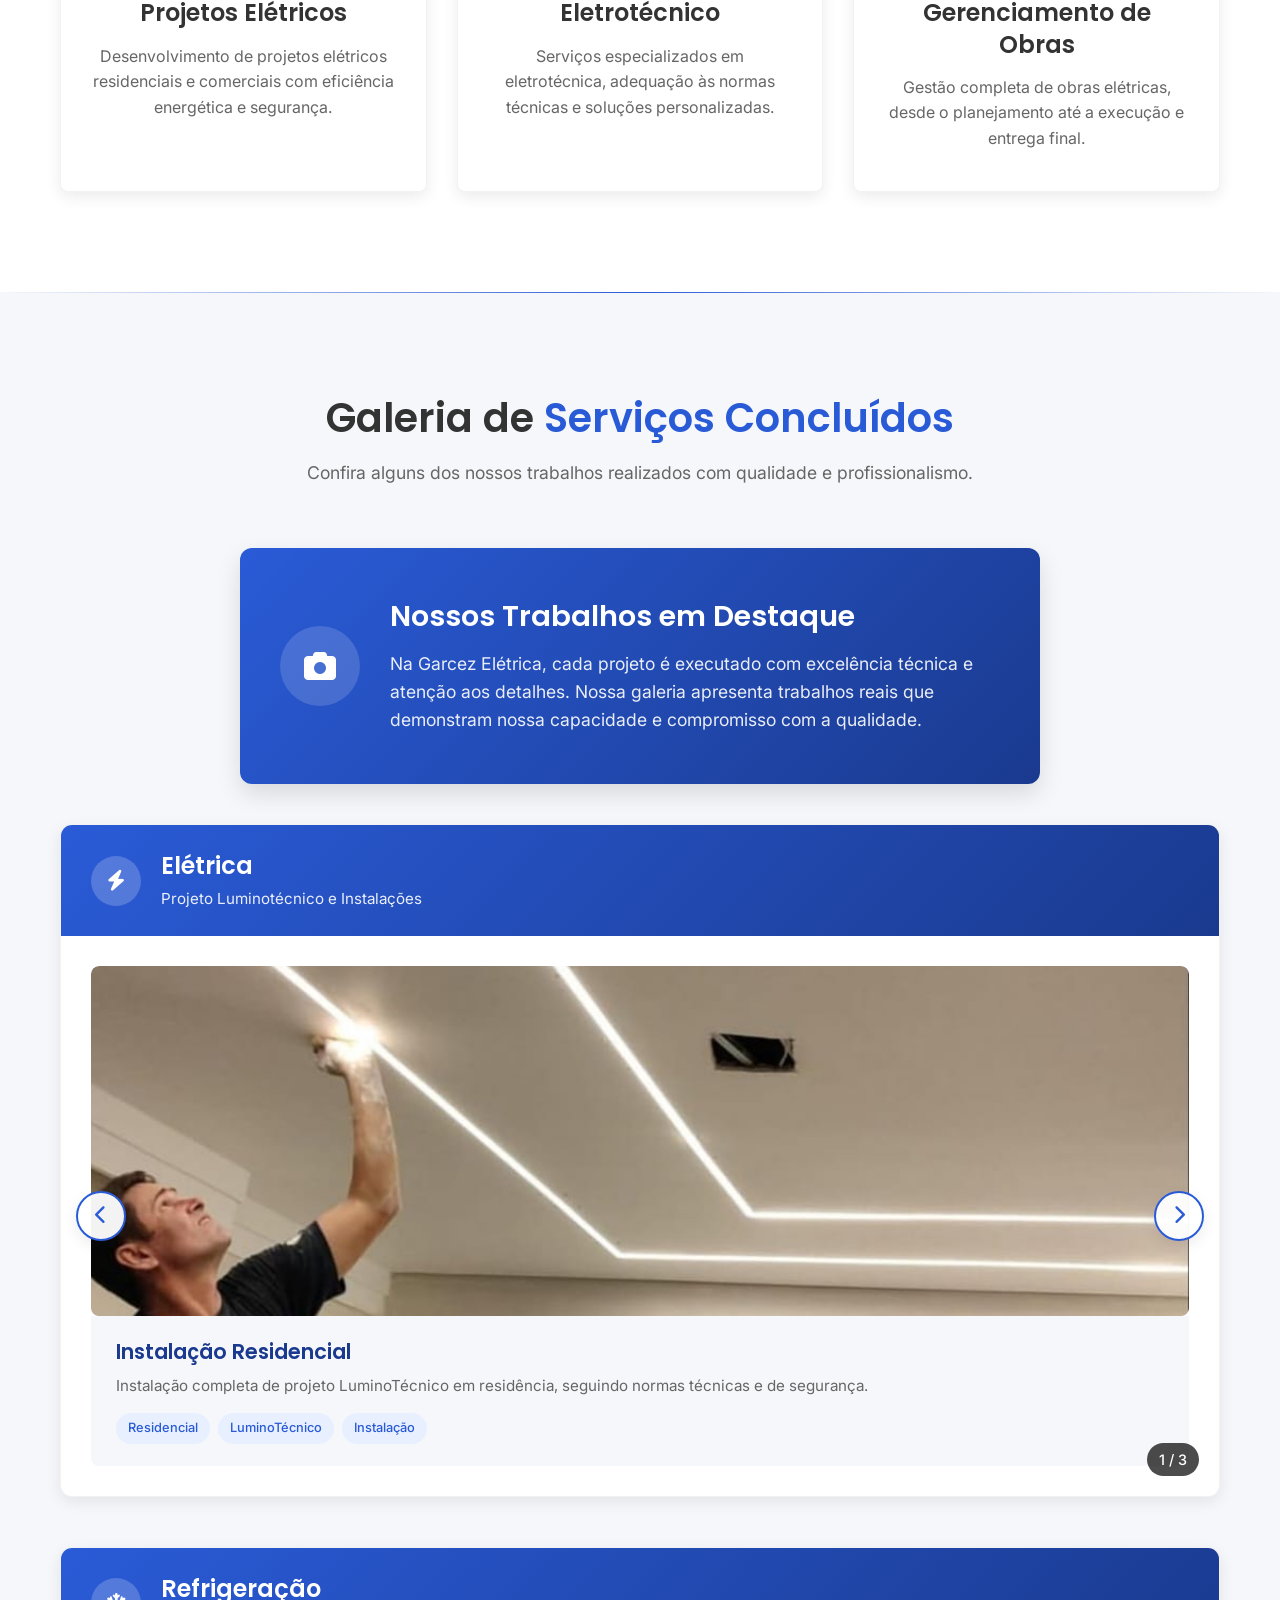
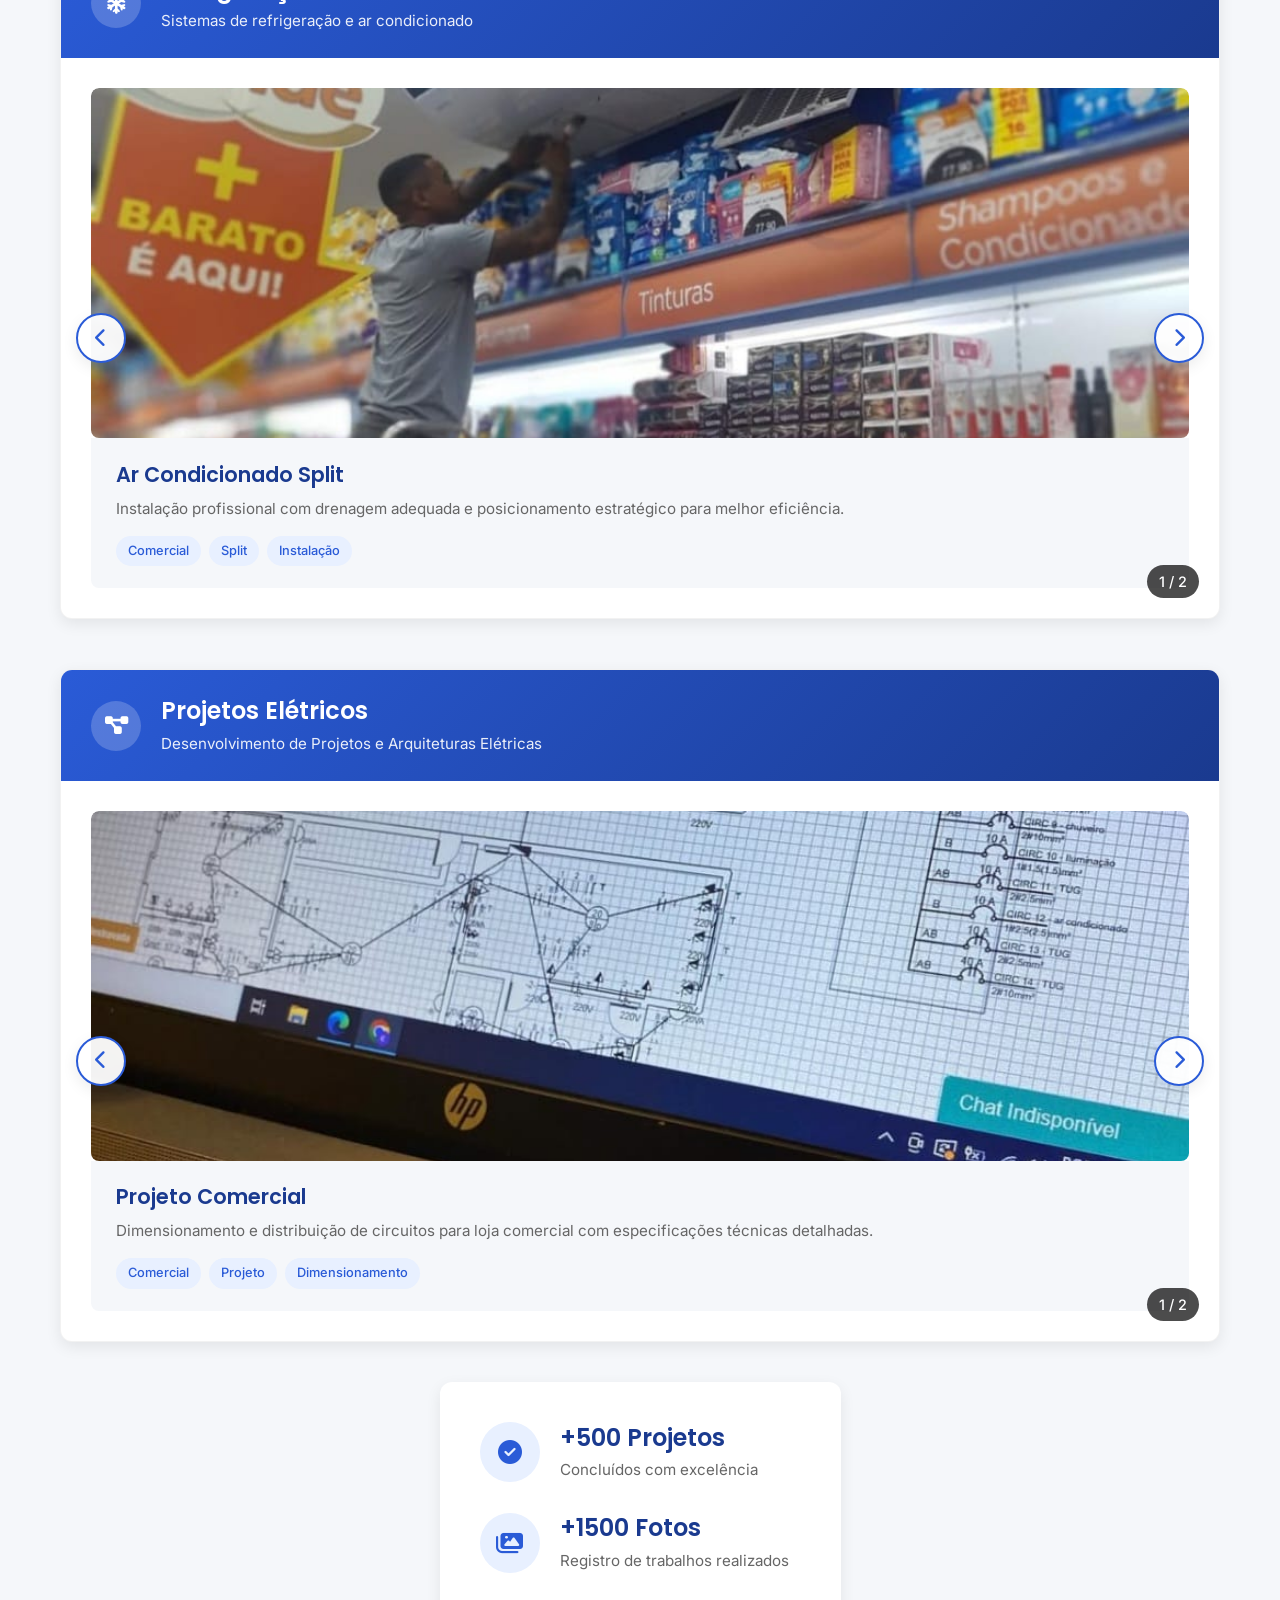
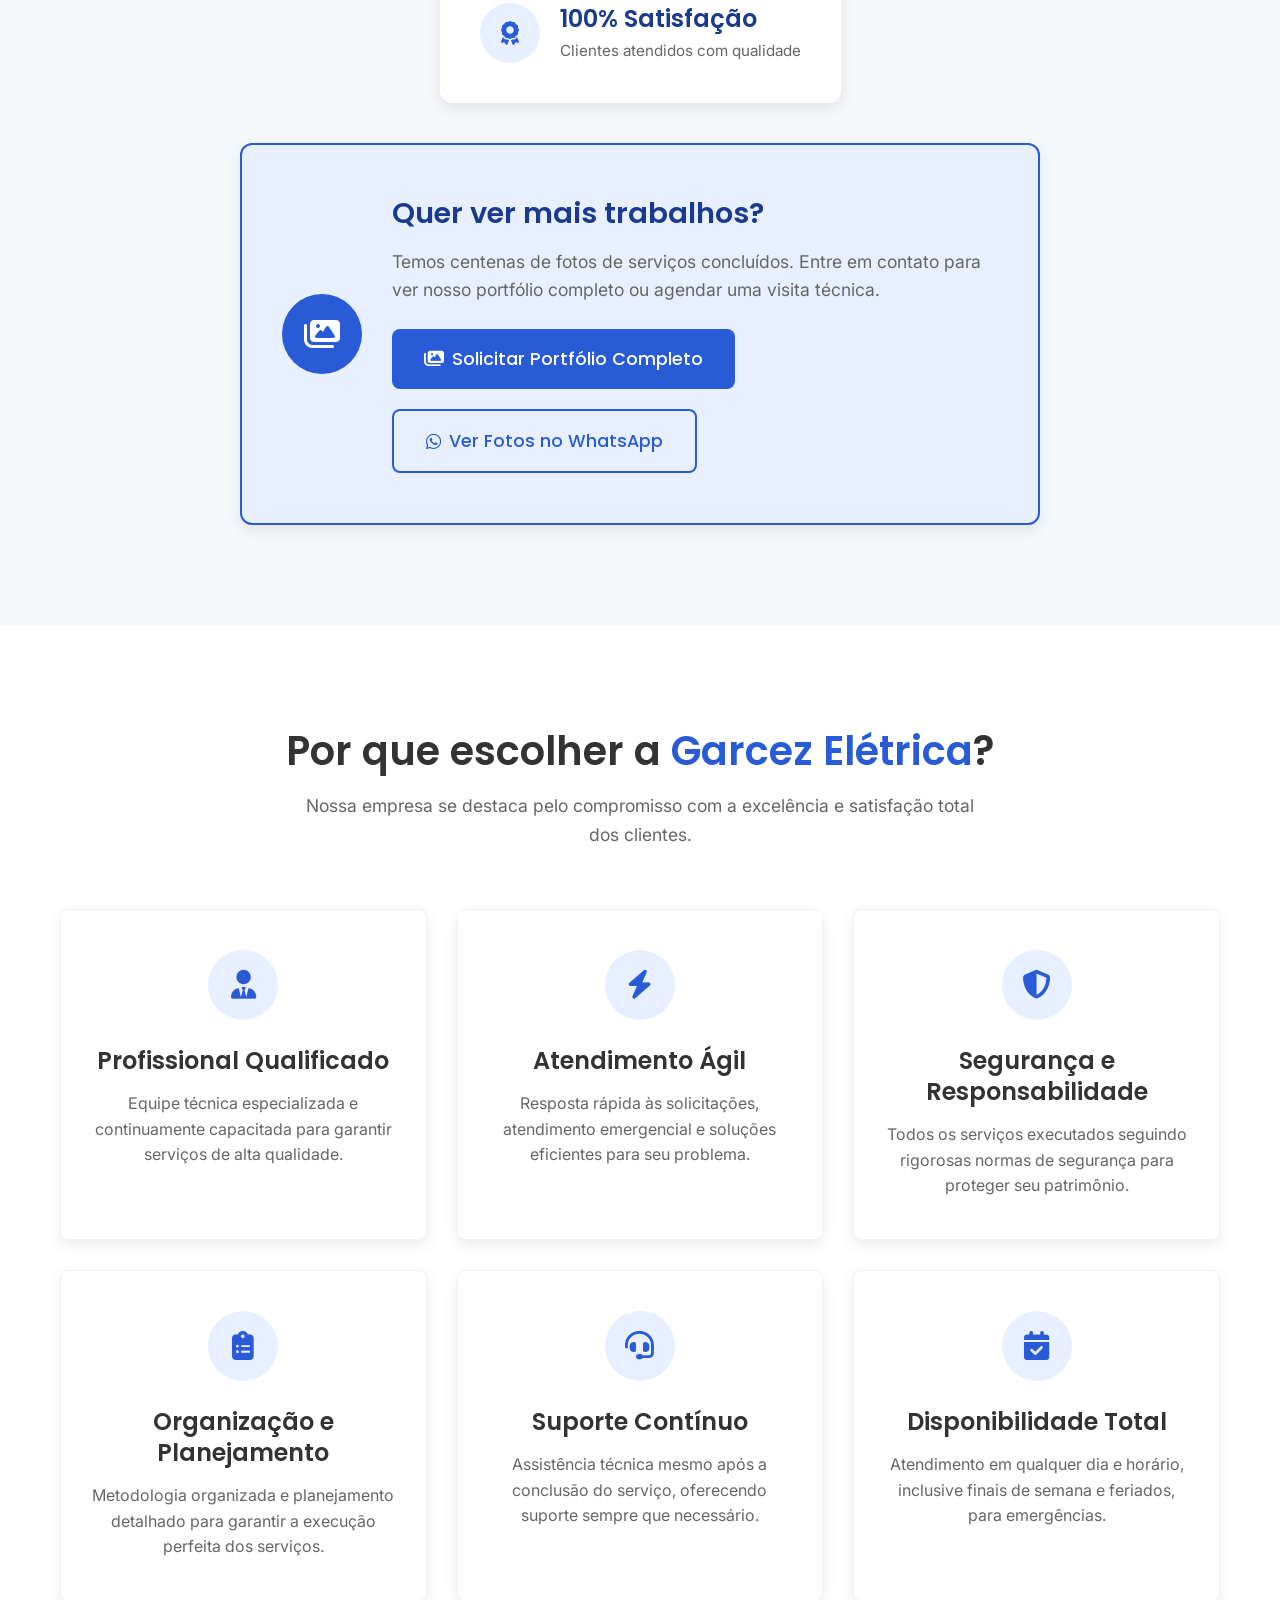
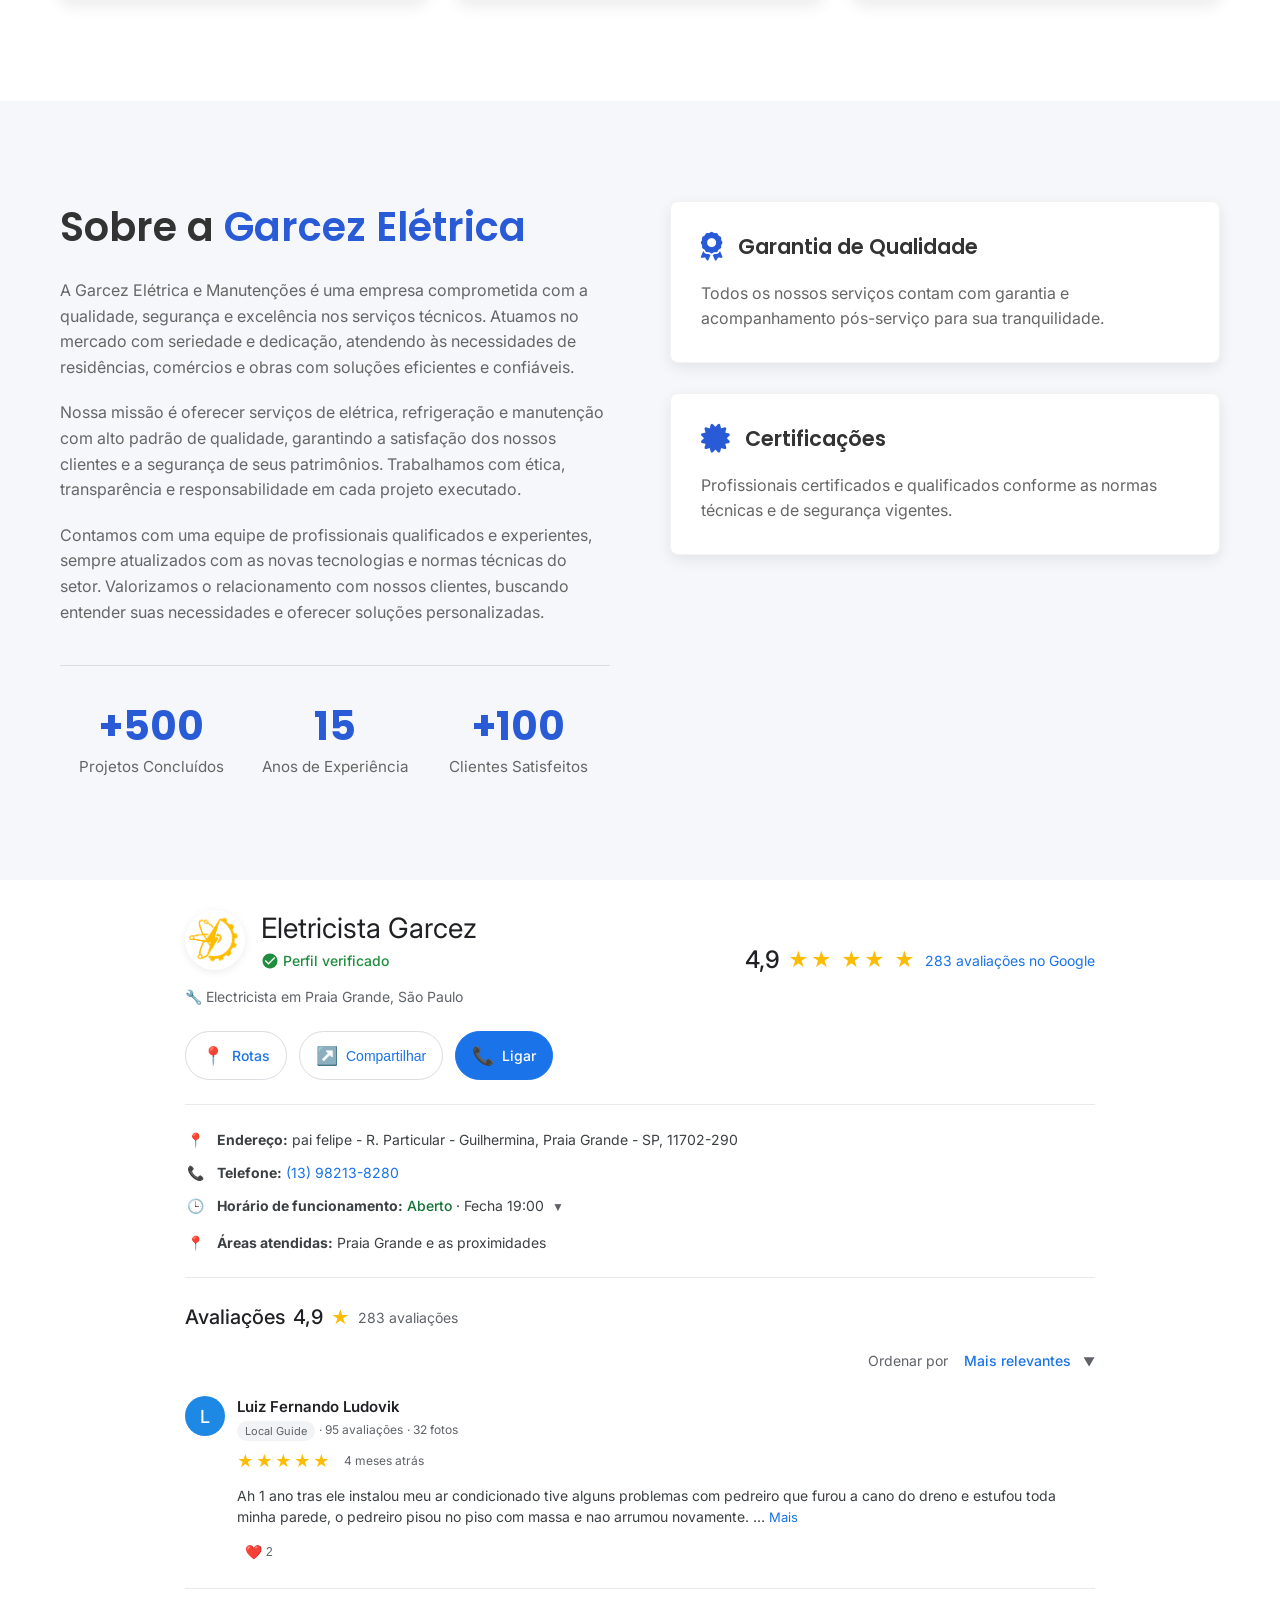
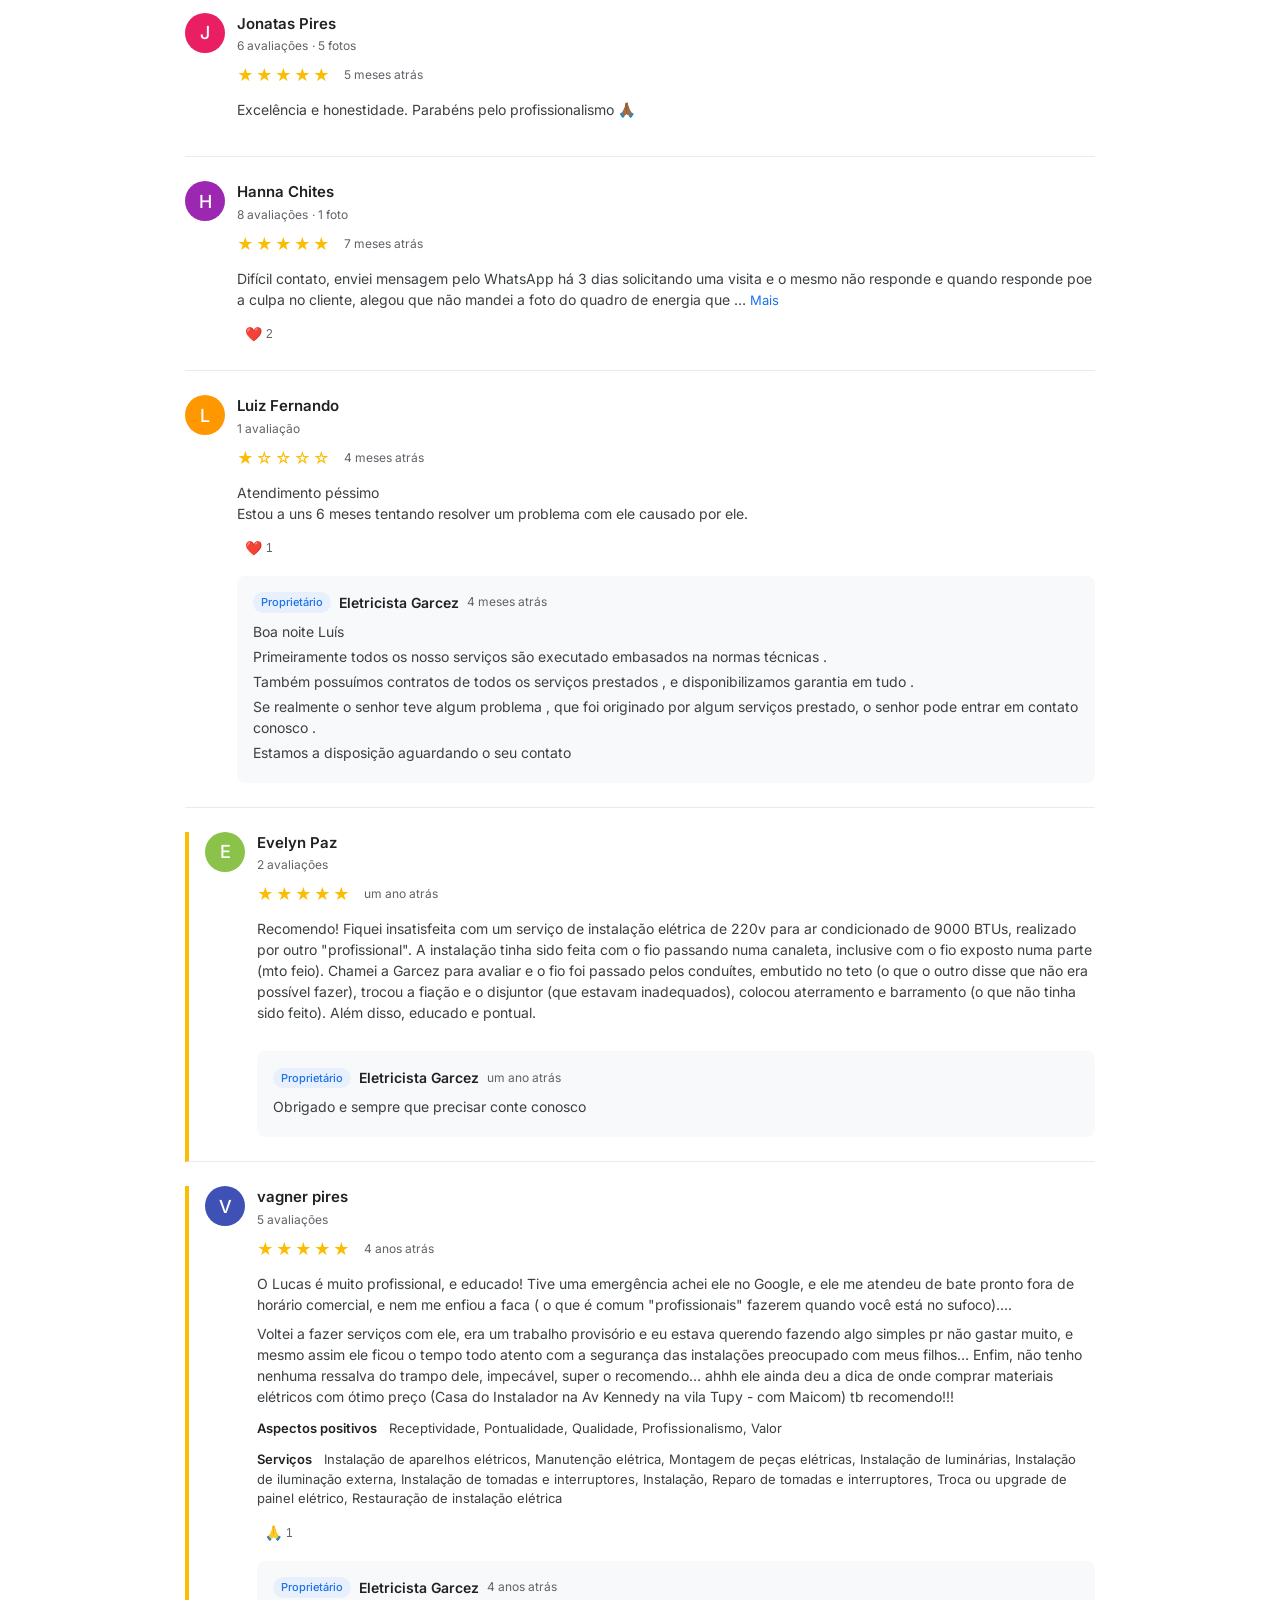
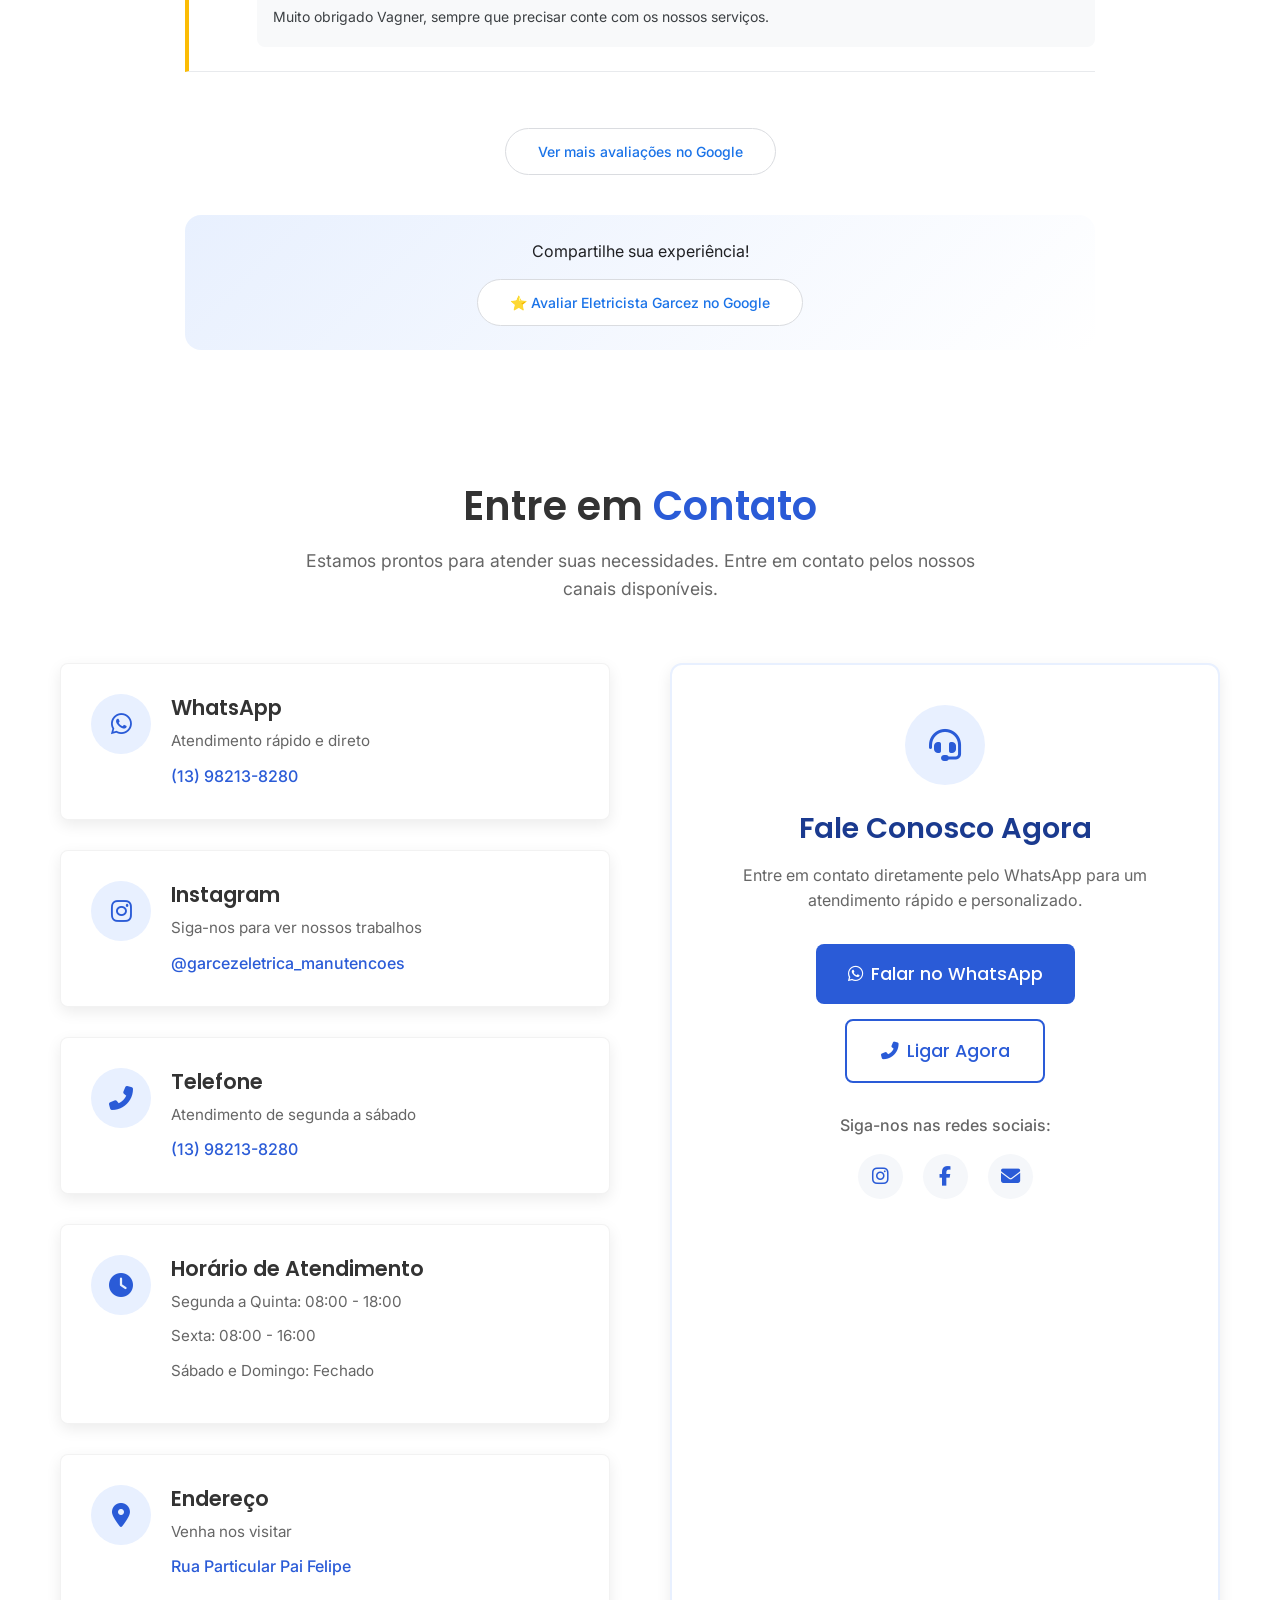
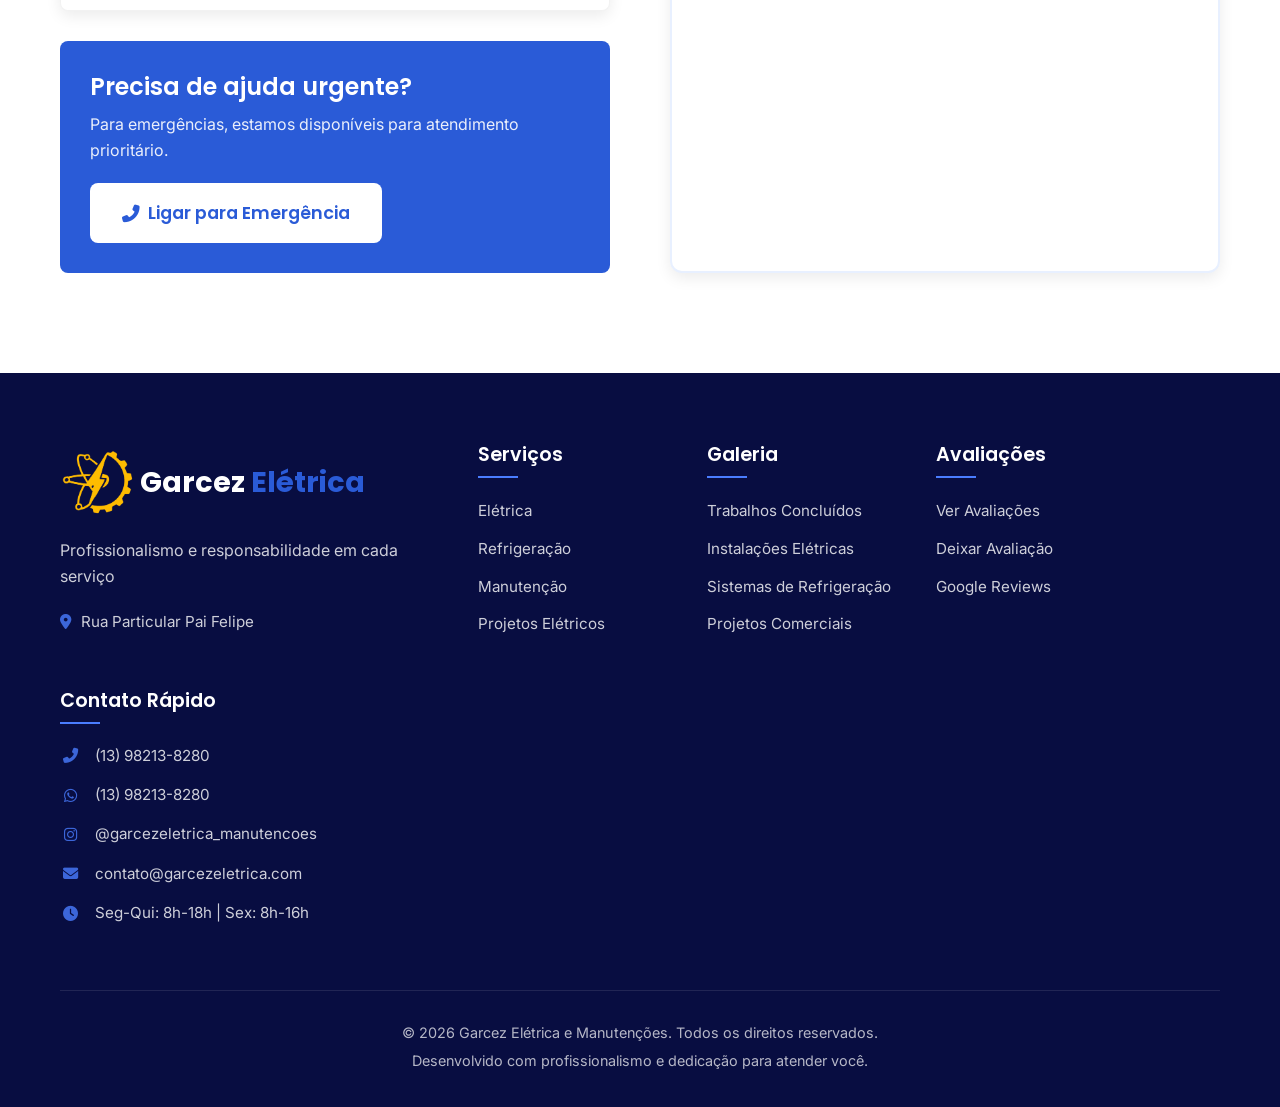
==== commit 63887ef4: "Update index.html" ====
--- a/index.html
+++ b/index.html
@@ -1250,7 +1250,7 @@
         <!-- LINK DIRETO PARA AVALIAR -->
         <div class="g-rate-cta">
             <p>Compartilhe sua experiência!</p>
-            <a href="https://search.google.com/local/writereview?placeid=0x94ce1d324d3a59af:0x87156c3451194a17" target="_blank" class="g-rate-btn">
+            <a href="https://www.google.com/search?q=Garcez+Eletrica#lrd=0x94ce1d324d3a59af:0x87156c3451194a17,1,,,," target="_blank" class="g-view-more-btn">
                 ⭐ Avaliar Eletricista Garcez no Google
             </a>
         </div>
@@ -1462,3 +1462,4 @@
 
 
 
+
